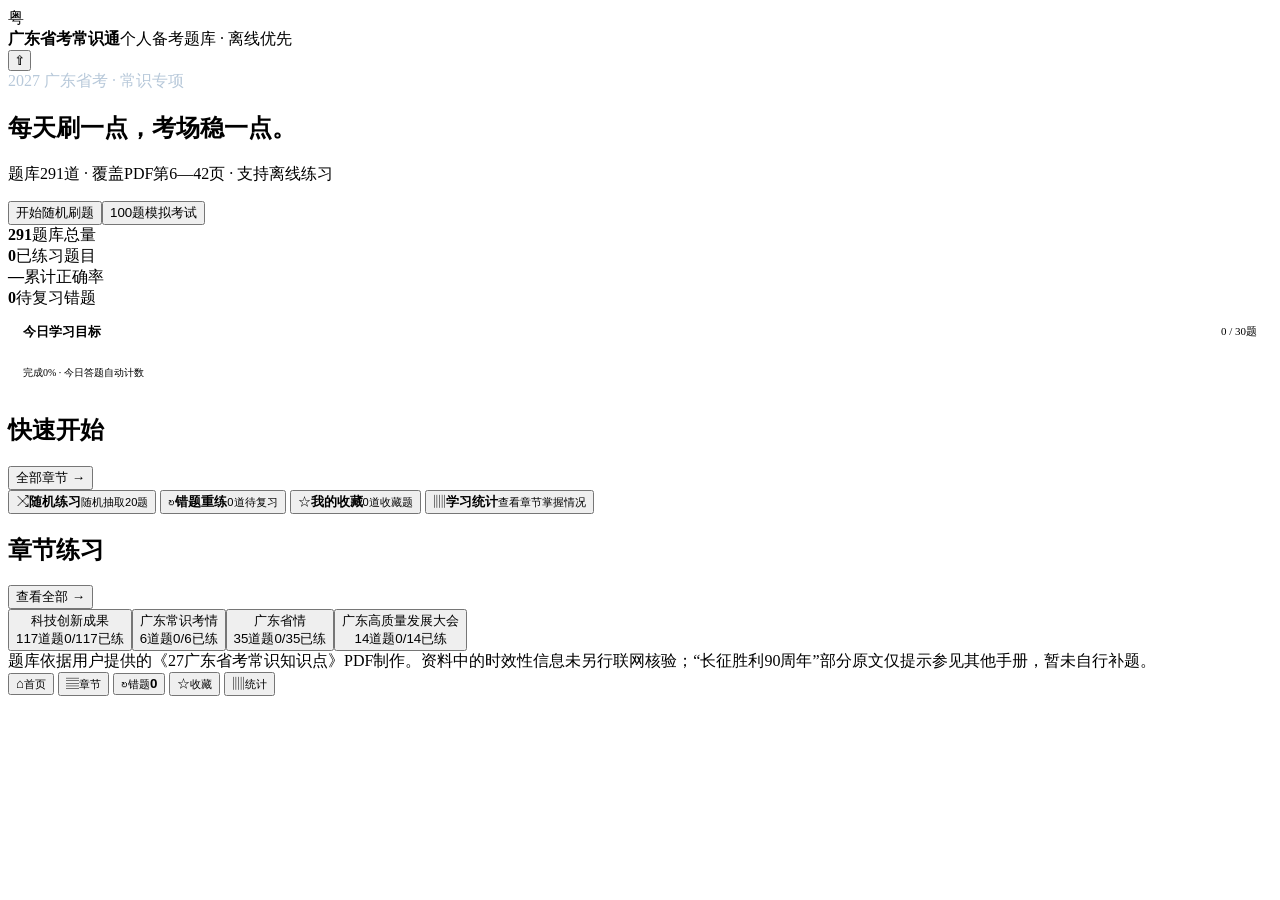
==== standalone.html @ e4b6126d "add standalone.html" ====
<!doctype html>
<html lang="zh-CN">
<head>
  <meta charset="utf-8">
  <meta name="viewport" content="width=device-width,initial-scale=1,viewport-fit=cover">
  <meta name="theme-color" content="#142d4e">
  <meta name="apple-mobile-web-app-capable" content="yes">
  <meta name="apple-mobile-web-app-status-bar-style" content="black-translucent">
  <meta name="apple-mobile-web-app-title" content="广东常识通">
  <meta name="description" content="广东省考常识离线刷题、错题复习与模拟考试">
  
  
  
  <link rel="stylesheet" href="styles.css">
  <title>广东省考常识通</title>
</head>
<body>
  <div class="app-shell">
    <header class="topbar">
      <div class="brand-mark">粤</div>
      <div class="brand-copy"><strong>广东省考常识通</strong><span>个人备考题库 · 离线优先</span></div>
      <button class="icon-button" id="backupBtn" title="数据备份" aria-label="数据备份">⇧</button>
    </header>

    <main id="app" class="main-content">
      <div class="loading"><div class="spinner"></div><p>正在载入题库…</p></div>
    </main>

    <nav class="bottom-nav" aria-label="主导航">
      <button data-nav="home" class="nav-item active"><span>⌂</span><small>首页</small></button>
      <button data-nav="chapters" class="nav-item"><span>▤</span><small>章节</small></button>
      <button data-nav="wrong" class="nav-item"><span>↻</span><small>错题</small><b id="wrongBadge" class="nav-badge">0</b></button>
      <button data-nav="favorites" class="nav-item"><span>☆</span><small>收藏</small></button>
      <button data-nav="stats" class="nav-item"><span>▥</span><small>统计</small></button>
    </nav>
  </div>

  <input type="file" id="importFile" accept="application/json,.json" hidden>
  <script>window.QUESTION_DATA = {"meta":{"title":"广东省考常识通","version":"1.0.0","source":"《27广东省考常识知识点 登科七月(11月已更新)(1).pdf》PDF第6—42页","generatedAt":"2026-11-19","totalQuestions":291,"technologyEntriesParsed":117,"note":"题目以用户提供的PDF为依据，保留原资料表述；不代表对资料中时效性信息进行了外部核验。长征胜利90周年部分原文仅提示详见“政治理论知识手册”，未提供具体知识点，因此暂不编造题目。"},"questions":[{"id":"q0001","category":"科技创新成果","section":"2026年重要科技创新成果（1—11月）","question":"根据资料，以下关于漳州核电“华龙一号”一期工程全面建成投产的表述正确的是？","options":["高丰度硼-10 同位素技术暨产业化成果发布会在山东省东营市举办，全球最大产能的高丰度 硼-10 同位素装置宣告投产","狮子洋大桥锚碇主体施工完工，锚碇承担大桥主缆传递的巨大拉力，狮子洋通道预计2029年建成通车。","漳州核电“华龙一号”一期工程 2 台机组全面建成投产，每年可提供约 200 亿度清洁电力， 相当于减少二氧化碳排放约 1600 万吨","FAST发布FASHI第二批数据，累计给出15.6万个中性氢星系源，覆盖19500平方度天区，测量精度达0.6%。"],"answer":2,"explanation":"资料第10页记载：漳州核电“华龙一号”一期工程 2 台机组全面建成投产，每年可提供约 200 亿度清洁电力， 相当于减少二氧化碳排放约 1600 万吨（对应科技成果第1项）。","sourcePage":10,"difficulty":"基础","type":"single"},{"id":"q0002","category":"科技创新成果","section":"2026年重要科技创新成果（1—11月）","question":"根据资料，以下关于我国科研团队发现火星约 7.5 亿年前仍存在水活动的表述正确的是？","options":["全球单机储热容量最大、镜场面积最大的光热电站——中广核格尔木 350 兆瓦光热示范项 目在青海开工建设","引力一号运载火箭在上海东部海域成功发射 9 颗卫星","中国科学院地质与地球物理研究所科研团队通过分析祝融号火星车此前获取的数据，发现火星表层在 约 7.5 亿年前仍存在显著水体活动，将火星含水的历史向后…","C919执飞CA723航班从北京飞往乌兰巴托，标志国产大飞机正式开启国际定期商业航线运营。"],"answer":2,"explanation":"资料第10页记载：中国科学院地质与地球物理研究所科研团队通过分析祝融号火星车此前获取的数据，发现火星表层在 约 7.5 亿年前仍存在显著水体活动，将火星含水的历史向后…（对应科技成果第2项）。","sourcePage":10,"difficulty":"基础","type":"single"},{"id":"q0003","category":"科技创新成果","section":"2026年重要科技创新成果（1—11月）","question":"根据资料，以下关于我国科学家发现 5 亿年前花垣生物群的表述正确的是？","options":["经过五年发掘研究，我国科研团队在湖南花垣生物群遗址，发掘出 5 万多块化石标本，从中识别出 150 多个动物物种，近六成为新物种，填补了 5 亿多年…","世界首台 500 兆瓦冲击式水电机组转子在西藏扎拉水电站成功吊装","我国自主研发制造的新一代“雪豹”车已成功完成在南极内陆总计超 1 万公里的测试任务","我国第四代新型粮仓——9000 吨级气膜粮仓在湖南长沙完成首次装粮压仓"],"answer":0,"explanation":"资料第10页记载：经过五年发掘研究，我国科研团队在湖南花垣生物群遗址，发掘出 5 万多块化石标本，从中识别出 150 多个动物物种，近六成为新物种，填补了 5 亿多年…（对应科技成果第3项）。","sourcePage":10,"difficulty":"基础","type":"single"},{"id":"q0004","category":"科技创新成果","section":"2026年重要科技创新成果（1—11月）","question":"根据资料，以下关于我国成功发射阿尔及利亚遥感三号卫星 B 星的表述正确的是？","options":["在中国科学院量子信息与量子科技创新研究院授权指导下，科大国盾量子技术股份有限公司（以下简 称“国盾量子”）完成工程化开发的国产稀释制冷机 ez-QF…","我国在酒泉卫星发射中心使用长征二号丙运载火箭成功将阿尔及利亚遥感三号 卫星 B 星发射升空，卫星顺利进入预定轨道","全球首款混合动力无人运输机彩虹 YH-1000S 近日在重庆梁平首飞成功","我国第四代新型粮仓——9000 吨级气膜粮仓在湖南长沙完成首次装粮压仓"],"answer":1,"explanation":"资料第11页记载：我国在酒泉卫星发射中心使用长征二号丙运载火箭成功将阿尔及利亚遥感三号 卫星 B 星发射升空，卫星顺利进入预定轨道（对应科技成果第4项）。","sourcePage":11,"difficulty":"进阶","type":"single"},{"id":"q0005","category":"科技创新成果","section":"2026年重要科技创新成果（1—11月）","question":"根据资料，以下关于全球首款混合动力无人运输机首飞成功的表述正确的是？","options":["漳州核电“华龙一号”一期工程 2 台机组全面建成投产，每年可提供约 200 亿度清洁电力， 相当于减少二氧化碳排放约 1600 万吨","全球首款混合动力无人运输机彩虹 YH-1000S 近日在重庆梁平首飞成功","我国自主研制的船用风力旋筒助推系统正式发布","我国首次在海上实施长征十号运载火箭一级箭体打捞回收，有助于推进运载火箭可重复使用技术。"],"answer":1,"explanation":"资料第11页记载：全球首款混合动力无人运输机彩虹 YH-1000S 近日在重庆梁平首飞成功（对应科技成果第5项）。","sourcePage":11,"difficulty":"基础","type":"single"},{"id":"q0006","category":"科技创新成果","section":"2026年重要科技创新成果（1—11月）","question":"根据资料，以下关于北斗短信业务全面开通的表述正确的是？","options":["由中国兵器工业集团自主研发的长鹰-8 大型运输无人机在郑州上街机场成功首飞，顺利完 成各系统关键科目验证，成为全球迄今首飞成功的最大无人运输机","我国在海南商业航天发射场使用长征八号运载火箭成功发射千帆极轨 12 组卫星， 至此，千帆星座卫星数量增至 200 颗，组网加速形成","搭载天舟十号货运飞船的长征七号遥十一运载火箭在我国文昌航天发射场点火发射， 飞船顺利进入预定轨道","支持该功能的手机可在没有地面网络信号时，直接经北斗卫星收发信息。"],"answer":3,"explanation":"资料第11页记载：支持该功能的手机可在没有地面网络信号时，直接经北斗卫星收发信息。（对应科技成果第6项）。","sourcePage":11,"difficulty":"基础","type":"single"},{"id":"q0007","category":"科技创新成果","section":"2026年重要科技创新成果（1—11月）","question":"根据资料，以下关于我国载人月球探测工程研制工作取得重要阶段性突破的表述正确的是？","options":["我国中西部地区最大乙烯产业基地——中国石油独山子石化塔里木 120 万吨乙烯绿色低碳示范工程 7 月 16 日在新疆建成投产，工程构建起全链条低碳技…","搭载天舟十号货运飞船的长征七号遥十一运载火箭在我国文昌航天发射场点火发射， 飞船顺利进入预定轨道","我国在文昌航天发射场成功组织实施长征十号运载火箭系统低空演示试验与梦舟载人飞船 系统最大动压逃逸飞行试验，我国载人月球探测工程研制工作取得重要阶段性…","张陆、武飞在舱外作业，张洪章在舱内支持；张陆当时已累计进行6次舱外活动。"],"answer":2,"explanation":"资料第11页记载：我国在文昌航天发射场成功组织实施长征十号运载火箭系统低空演示试验与梦舟载人飞船 系统最大动压逃逸飞行试验，我国载人月球探测工程研制工作取得重要阶段性…（对应科技成果第7项）。","sourcePage":11,"difficulty":"基础","type":"single"},{"id":"q0008","category":"科技创新成果","section":"2026年重要科技创新成果（1—11月）","question":"根据资料，以下关于新一代“雪豹”车成功完成南极内陆测试任务的表述正确的是？","options":["由我国科学家牵头的全球首个气溶胶预报人工智能模型 AI—GAMFS 在国际学术期刊《自然》 发布","我国自主研发制造的新一代“雪豹”车已成功完成在南极内陆总计超 1 万公里的测试任务","从中核集团了解到，我国首次成功实现丰度超过 99.99%的硅-28 同位素自主量产，产品 关键指标达国际先进水平，将为我国硅基量子计算核心材料的自主…","FAST发布FASHI第二批数据，累计给出15.6万个中性氢星系源，覆盖19500平方度天区，测量精度达0.6%。"],"answer":1,"explanation":"资料第11页记载：我国自主研发制造的新一代“雪豹”车已成功完成在南极内陆总计超 1 万公里的测试任务（对应科技成果第8项）。","sourcePage":11,"difficulty":"进阶","type":"single"},{"id":"q0009","category":"科技创新成果","section":"2026年重要科技创新成果（1—11月）","question":"根据资料，以下关于我国完成首次火箭一级箭体海上打捞回收任务的表述正确的是？","options":["我国科研团队首次揭开了制约正式结构钙钛矿太阳能电池效率的关键物理“黑箱”，并基于此创新性地 提出了连续梯度掺杂电子传输层设计","我国首次在海上实施长征十号运载火箭一级箭体打捞回收，有助于推进运载火箭可重复使用技术。","支持该功能的手机可在没有地面网络信号时，直接经北斗卫星收发信息。","长征十号乙运载火箭在海南商业航天发射场发射升空，将卫星送入预定轨道，一子级完成 全球首次海上网系回收"],"answer":1,"explanation":"资料第11页记载：我国首次在海上实施长征十号运载火箭一级箭体打捞回收，有助于推进运载火箭可重复使用技术。（对应科技成果第9项）。","sourcePage":11,"difficulty":"基础","type":"single"},{"id":"q0010","category":"科技创新成果","section":"2026年重要科技创新成果（1—11月）","question":"根据资料，以下关于“雪龙”号完成阿蒙森海大洋作业的表述正确的是？","options":["执行中国第 42 次南极考察的“雪龙”号，顺利结束在阿蒙森海区域的大洋作业，获取了南极大 磷虾、电灯鱼等一批珍贵的科研样品","位于山西的我国最大煤岩气田——大吉气田年产能突破 40 亿立方米，成为我国天然气产量 增长的重要接替资源","世界最大跨度三塔钢箱梁斜拉桥——青龙门特大桥主桥顺利合龙，大桥主体结构完工，为 宁波舟山港六横公路大桥二期工程按期通车奠定了坚实基础","2026年计划实施神舟二十三号、神舟二十四号载人飞行任务和天舟十号货运补给任务；载人登月目标为2030年前实现中国人首次登陆月球。"],"answer":0,"explanation":"资料第11页记载：执行中国第 42 次南极考察的“雪龙”号，顺利结束在阿蒙森海区域的大洋作业，获取了南极大 磷虾、电灯鱼等一批珍贵的科研样品（对应科技成果第10项）。","sourcePage":11,"difficulty":"基础","type":"single"},{"id":"q0011","category":"科技创新成果","section":"2026年重要科技创新成果（1—11月）","question":"根据资料，以下关于中国大洋考察取得新进展的表述正确的是？","options":["我国在文昌航天发射场成功组织实施长征十号运载火箭系统低空演示试验与梦舟载人飞船 系统最大动压逃逸飞行试验，我国载人月球探测工程研制工作取得重要阶段性…","平陆运河是新中国成立以来我国第一条国家层面统筹的通江达海运河工程，创下四项同类运河“世界之最”。","“深海一号”船搭载“蛟龙”号载人潜水器和无人遥控潜水器联合作业，标志“一船双潜器”模式进入业务化阶段。","在中国科学院量子信息与量子科技创新研究院授权指导下，科大国盾量子技术股份有限公司（以下简 称“国盾量子”）完成工程化开发的国产稀释制冷机 ez-QF…"],"answer":2,"explanation":"资料第11页记载：“深海一号”船搭载“蛟龙”号载人潜水器和无人遥控潜水器联合作业，标志“一船双潜器”模式进入业务化阶段。（对应科技成果第11项）。","sourcePage":11,"difficulty":"基础","type":"single"},{"id":"q0012","category":"科技创新成果","section":"2026年重要科技创新成果（1—11月）","question":"根据资料，以下关于2026 年度中国载人航天飞行任务公布的表述正确的是？","options":["2026年计划实施神舟二十三号、神舟二十四号载人飞行任务和天舟十号货运补给任务；载人登月目标为2030年前实现中国人首次登陆月球。","中广核阳江帆石海上风电项目 200 万千瓦全容量投运，共安装 33 台 18 兆瓦海上风电机组， 是我国首个规模化应用 18 兆瓦机组的海上风电项目","全长 537.25 公里的连霍高速改扩建工程星星峡至吐峪沟段正式通车运营","大桥位于钦江入海口关键区位，可满足运河5000吨级船舶安全通航需求。"],"answer":0,"explanation":"资料第11页记载：2026年计划实施神舟二十三号、神舟二十四号载人飞行任务和天舟十号货运补给任务；载人登月目标为2030年前实现中国人首次登陆月球。（对应科技成果第12项）。","sourcePage":11,"difficulty":"进阶","type":"single"},{"id":"q0013","category":"科技创新成果","section":"2026年重要科技创新成果（1—11月）","question":"根据资料，以下关于全球首个气溶胶预报人工智能模型 AI—GAMFS 发布的表述正确的是？","options":["我国在东风商业航天创新试验区使用力箭一号遥十四运载火箭，成功将吉星高 分 07C04 等 8 颗卫星发射升空，卫星顺利进入预定轨道，发射任务取得圆满成功","由我国科学家牵头的全球首个气溶胶预报人工智能模型 AI—GAMFS 在国际学术期刊《自然》 发布","我国单机容量最大抽水蓄能电站——天台抽水蓄能电站全面投产发电","截至资料记载时，航天员张陆已累计进行7次出舱活动，刷新中国航天员个人出舱活动次数纪录。"],"answer":1,"explanation":"资料第12页记载：由我国科学家牵头的全球首个气溶胶预报人工智能模型 AI—GAMFS 在国际学术期刊《自然》 发布（对应科技成果第13项）。","sourcePage":12,"difficulty":"基础","type":"single"},{"id":"q0014","category":"科技创新成果","section":"2026年重要科技创新成果（1—11月）","question":"根据资料，以下关于大吉气田年产能突破 40 亿立方米的表述正确的是？","options":["我国首次在海上实施长征十号运载火箭一级箭体打捞回收，有助于推进运载火箭可重复使用技术。","自然资源部第三海洋研究所珊瑚研究团队通过综合分类学方法，在福建东山海域发现佩罗尼同 星珊瑚，这是中国造礁石珊瑚新记录种，为珊瑚群落适应极端环境的研究…","位于山西的我国最大煤岩气田——大吉气田年产能突破 40 亿立方米，成为我国天然气产量 增长的重要接替资源","位于江苏连云港的田湾核电 7 号机组首次核燃料装载工作结束，进入带核调试阶段"],"answer":2,"explanation":"资料第12页记载：位于山西的我国最大煤岩气田——大吉气田年产能突破 40 亿立方米，成为我国天然气产量 增长的重要接替资源（对应科技成果第14项）。","sourcePage":12,"difficulty":"基础","type":"single"},{"id":"q0015","category":"科技创新成果","section":"2026年重要科技创新成果（1—11月）","question":"根据资料，以下关于“向阳红 81”科考船在海南海口入列的表述正确的是？","options":["我国首颗聚焦文物保护的定制遥感监测卫星——“文物 01 星”，日前对我国文物资源空间信息进行了 首批图像采集","我国首台 550 兆瓦 F 级燃气机组——华电重庆潼南燃机项目 1 号机组投产发电，该机组是 目前国内 F 级重型燃机单机容量最大、效率最高的机组","长三角地区首台“华龙一号”核电机组——中广核浙江三澳核电项目 1 号机组投产发电， 正式具备商业运行条件","“向阳红81”科考船搭载多波束测深仪、浅地层剖面仪、磁力仪、侧扫声呐等设备，可开展近海地球物理、海洋测绘和地质取样等综合调查。"],"answer":3,"explanation":"资料第12页记载：“向阳红81”科考船搭载多波束测深仪、浅地层剖面仪、磁力仪、侧扫声呐等设备，可开展近海地球物理、海洋测绘和地质取样等综合调查。（对应科技成果第15项）。","sourcePage":12,"difficulty":"基础","type":"single"},{"id":"q0016","category":"科技创新成果","section":"2026年重要科技创新成果（1—11月）","question":"根据资料，以下关于长三角首台“华龙一号”核电机组并网发电的表述正确的是？","options":["长三角地区首台“华龙一号”核电机组——中广核浙江三澳核电项目 1 号机组成功并网发 电","我国渤海首个千亿方大气田——渤中 19-6 气田一期开发项目全面投产，该气田日产油气当 量超 5800 立方米","天问二号探测目标是小行星和彗星，2025年5月由西昌卫星发射中心发射；天问一号负责探测火星。","中广核广东太平岭核电项目 2 号机组 7 月 4 日首次并网成功，标志着机组正式具备向电网输送电力的 能力"],"answer":0,"explanation":"资料第12页记载：长三角地区首台“华龙一号”核电机组——中广核浙江三澳核电项目 1 号机组成功并网发 电（对应科技成果第16项）。","sourcePage":12,"difficulty":"进阶","type":"single"},{"id":"q0017","category":"科技创新成果","section":"2026年重要科技创新成果（1—11月）","question":"根据资料，以下关于我国 055 型导弹驱逐舰列装数量达 10 艘的表述正确的是？","options":["055 型导弹驱逐舰东莞舰、安庆舰同步列装东部战区海军，并开展首次海上实战化训练","高丰度硼-10 同位素技术暨产业化成果发布会在山东省东营市举办，全球最大产能的高丰度 硼-10 同位素装置宣告投产","我国在海南商业航天发射场使用长征十二号运载火箭，成功将卫星互联网低轨 22 组卫星发射升空，卫星顺利进入预定轨道，发射任务圆满成功","我国在太原卫星发射中心使用长征二号丙运载火箭，成功将 SEO 卫星发射升空， 卫星顺利进入预定轨道，发射任务取得圆满成功"],"answer":0,"explanation":"资料第12页记载：055 型导弹驱逐舰东莞舰、安庆舰同步列装东部战区海军，并开展首次海上实战化训练（对应科技成果第17项）。","sourcePage":12,"difficulty":"基础","type":"single"},{"id":"q0018","category":"科技创新成果","section":"2026年重要科技创新成果（1—11月）","question":"根据资料，以下关于快舟十一号遥七运载火箭发射成功的表述正确的是？","options":["首个“预制算力中心底座”在山东青岛正式投用，能为算力中心提供持续稳定的电力支撑","我国首颗聚焦文物保护的定制遥感监测卫星——“文物 01 星”，日前对我国文物资源空间信息进行了 首批图像采集","快舟十一号遥七运载火箭在酒泉卫星发射中心发射升空，将钧天一号 04A 卫星 等 8 颗卫星顺利送入预定轨道，飞行试验任务取得圆满成功","搭载天舟十号货运飞船的长征七号遥十一运载火箭在我国文昌航天发射场点火发射， 飞船顺利进入预定轨道"],"answer":2,"explanation":"资料第12页记载：快舟十一号遥七运载火箭在酒泉卫星发射中心发射升空，将钧天一号 04A 卫星 等 8 颗卫星顺利送入预定轨道，飞行试验任务取得圆满成功（对应科技成果第18项）。","sourcePage":12,"difficulty":"基础","type":"single"},{"id":"q0019","category":"科技创新成果","section":"2026年重要科技创新成果（1—11月）","question":"根据资料，以下关于神舟二十一号航天员乘组圆满完成第二次出舱活动的表述正确的是？","options":["“微笑”卫星探测太阳风与地球磁层相互作用，将首次实现二者相互作用的整体成像观测。","我国第四代新型粮仓——9000 吨级气膜粮仓在湖南长沙完成首次装粮压仓","张陆、武飞在舱外作业，张洪章在舱内支持；张陆当时已累计进行6次舱外活动。","三体计算星座是我国正在建设的太空计算基础设施，规划到2032年达到千颗卫星规模。"],"answer":2,"explanation":"资料第12页记载：张陆、武飞在舱外作业，张洪章在舱内支持；张陆当时已累计进行6次舱外活动。（对应科技成果第19项）。","sourcePage":12,"difficulty":"基础","type":"single"},{"id":"q0020","category":"科技创新成果","section":"2026年重要科技创新成果（1—11月）","question":"根据资料，以下关于第二艘国产大型邮轮“爱达·花城号”顺利出坞的表述正确的是？","options":["“奋斗者”号共完成63个潜次，其中50次下潜深度超过6000米；本次航次历时156天，总航程超过4万公里。","“爱达·花城号”总吨位 14.19 万吨，总长 341 米","第二艘国产大型邮轮“爱达·花城号”交付，总长 341 米、总吨位 14.19 万吨、最大载客 5232 人，标志我国大型邮轮批量化设计建造能力进一步成熟","我国单机容量最大抽水蓄能电站——天台抽水蓄能电站全面投产发电"],"answer":1,"explanation":"资料第13页记载：“爱达·花城号”总吨位 14.19 万吨，总长 341 米（对应科技成果第20项）。","sourcePage":13,"difficulty":"进阶","type":"single"},{"id":"q0021","category":"科技创新成果","section":"2026年重要科技创新成果（1—11月）","question":"根据资料，以下关于我国首台 550 兆瓦 F 级燃气机组投产发电的表述正确的是？","options":["我国建造的 62000 吨多用途重吊船正式交付","我国自主研发制造的新一代“雪豹”车已成功完成在南极内陆总计超 1 万公里的测试任务","我国首台 550 兆瓦 F 级燃气机组——华电重庆潼南燃机项目 1 号机组投产发电，该机组是 目前国内 F 级重型燃机单机容量最大、效率最高的机组","大桥位于钦江入海口关键区位，可满足运河5000吨级船舶安全通航需求。"],"answer":2,"explanation":"资料第13页记载：我国首台 550 兆瓦 F 级燃气机组——华电重庆潼南燃机项目 1 号机组投产发电，该机组是 目前国内 F 级重型燃机单机容量最大、效率最高的机组（对应科技成果第21项）。","sourcePage":13,"difficulty":"基础","type":"single"},{"id":"q0022","category":"科技创新成果","section":"2026年重要科技创新成果（1—11月）","question":"根据资料，以下关于我国科学家成功培育多年生“长寿水稻”的表述正确的是？","options":["朱雀二号改进型遥七运载火箭以“一箭十星”方式将千帆极轨 19 组卫星送入轨道，这是我 国民营火箭首次实施规模化星座组网发射","位于南海的恩平 24-2 平台建成投用，是我国首座作业水深超过百米、能够在原位对油气处 理能力实施扩容的生产平台","长征十二号乙遥一运载火箭在东风商业航天创新试验区发射升空，将搭载的千帆极轨 08 组 卫星顺利送入预定轨道，飞行试验任务取得圆满成功","经过多年攻关，中国科学院科研团队首次找到决定野生稻可以多年生长的关键基因，并在现有栽培稻 的基础上培育出可以一次播种、多次收获的“长寿水稻” ，这一…"],"answer":3,"explanation":"资料第13页记载：经过多年攻关，中国科学院科研团队首次找到决定野生稻可以多年生长的关键基因，并在现有栽培稻 的基础上培育出可以一次播种、多次收获的“长寿水稻” ，这一…（对应科技成果第22项）。","sourcePage":13,"difficulty":"基础","type":"single"},{"id":"q0023","category":"科技创新成果","section":"2026年重要科技创新成果（1—11月）","question":"根据资料，以下关于“无人空中重卡”长鹰-8 成功首飞的表述正确的是？","options":["自然资源部第三海洋研究所珊瑚研究团队通过综合分类学方法，在福建东山海域发现佩罗尼同 星珊瑚，这是中国造礁石珊瑚新记录种，为珊瑚群落适应极端环境的研究…","长征十二号乙遥一运载火箭在东风商业航天创新试验区发射升空，将搭载的千帆极轨 08 组 卫星顺利送入预定轨道，飞行试验任务取得圆满成功","天问二号探测目标是小行星和彗星，2025年5月由西昌卫星发射中心发射；天问一号负责探测火星。","由中国兵器工业集团自主研发的长鹰-8 大型运输无人机在郑州上街机场成功首飞，顺利完 成各系统关键科目验证，成为全球迄今首飞成功的最大无人运输机"],"answer":3,"explanation":"资料第13页记载：由中国兵器工业集团自主研发的长鹰-8 大型运输无人机在郑州上街机场成功首飞，顺利完 成各系统关键科目验证，成为全球迄今首飞成功的最大无人运输机（对应科技成果第23项）。","sourcePage":13,"difficulty":"基础","type":"single"},{"id":"q0024","category":"科技创新成果","section":"2026年重要科技创新成果（1—11月）","question":"根据资料，以下关于力箭二号遥一运载火箭发射成功的表述正确的是？","options":["执行中国第 42 次南极考察的“雪龙”号，顺利结束在阿蒙森海区域的大洋作业，获取了南极大 磷虾、电灯鱼等一批珍贵的科研样品","力箭二号遥一运载火箭在东风商业航天创新试验区发射升空，将搭载的新征程 01 卫星、新 征程 02 卫星等顺利送入预定轨道，飞行试验任务取得圆满成功","中国超算“灵晟”以持续双精度浮点性能2.198EFlops登顶全球超算500强，芯片到系统全部自主研制。","我国首次在海上实施长征十号运载火箭一级箭体打捞回收，有助于推进运载火箭可重复使用技术。"],"answer":1,"explanation":"资料第13页记载：力箭二号遥一运载火箭在东风商业航天创新试验区发射升空，将搭载的新征程 01 卫星、新 征程 02 卫星等顺利送入预定轨道，飞行试验任务取得圆满成功（对应科技成果第24项）。","sourcePage":13,"difficulty":"进阶","type":"single"},{"id":"q0025","category":"科技创新成果","section":"2026年重要科技创新成果（1—11月）","question":"根据资料，以下关于平陆运河沙井钦江大桥建成通车的表述正确的是？","options":["长征十二号乙遥一运载火箭在东风商业航天创新试验区发射升空，将搭载的千帆极轨 08 组 卫星顺利送入预定轨道，飞行试验任务取得圆满成功","长征八号甲运载火箭在海南商业航天发射场成功发射，将千帆极轨 15 组卫星准确送入预定 轨道","大桥位于钦江入海口关键区位，可满足运河5000吨级船舶安全通航需求。","由中国航发自主研制的 AEE25 航空电动发动机完成首台下线交付"],"answer":2,"explanation":"资料第13页记载：大桥位于钦江入海口关键区位，可满足运河5000吨级船舶安全通航需求。（对应科技成果第25项）。","sourcePage":13,"difficulty":"基础","type":"single"},{"id":"q0026","category":"科技创新成果","section":"2026年重要科技创新成果（1—11月）","question":"根据资料，以下关于中国第 42 次南极考察取得丰硕成果的表述正确的是？","options":["我国在海南商业航天发射场使用长征十二号运载火箭，成功将卫星互联网低轨 22 组卫星发射升空，卫星顺利进入预定轨道，发射任务圆满成功","第二艘国产大型邮轮“爱达·花城号”交付，总长 341 米、总吨位 14.19 万吨、最大载客 5232 人，标志我国大型邮轮批量化设计建造能力进一步成熟","我国在文昌航天发射场成功组织实施长征十号运载火箭系统低空演示试验与梦舟载人飞船 系统最大动压逃逸飞行试验，我国载人月球探测工程研制工作取得重要阶段性…","执行中国第 42 次南极考察任务的“雪龙”号返回上海"],"answer":3,"explanation":"资料第13页记载：执行中国第 42 次南极考察任务的“雪龙”号返回上海（对应科技成果第26项）。","sourcePage":13,"difficulty":"基础","type":"single"},{"id":"q0027","category":"科技创新成果","section":"2026年重要科技创新成果（1—11月）","question":"根据资料，以下关于“海洋地质二号”完成第 33 航次深海科考的表述正确的是？","options":["搭载天舟十号货运飞船的长征七号遥十一运载火箭在我国文昌航天发射场点火发射， 飞船顺利进入预定轨道","历时 30 天， “海洋地质二号”圆满完成第 33 航次深海科考任务","我国在海南商业航天发射场使用长征十二号运载火箭，成功将卫星互联网低轨 24 组卫星发射升空，卫星顺利进入预定轨道，发射任务获得圆满成功","第二艘国产大型邮轮“爱达·花城号”交付，总长 341 米、总吨位 14.19 万吨、最大载客 5232 人，标志我国大型邮轮批量化设计建造能力进一步成熟"],"answer":1,"explanation":"资料第13页记载：历时 30 天， “海洋地质二号”圆满完成第 33 航次深海科考任务（对应科技成果第27项）。","sourcePage":13,"difficulty":"基础","type":"single"},{"id":"q0028","category":"科技创新成果","section":"2026年重要科技创新成果（1—11月）","question":"根据资料，以下关于我国首个海上注碳增气技术示范应用项目启动的表述正确的是？","options":["C919执飞CA723航班从北京飞往乌兰巴托，标志国产大飞机正式开启国际定期商业航线运营。","海南岛海域东方1-1气田项目是我国首个海上注碳增气技术示范应用项目，预计全面投产后每年可在地层封存超100万吨二氧化碳。","我国建造的 62000 吨多用途重吊船正式交付","我国在酒泉卫星发射中心使用长征二号丙运载火箭成功将阿尔及利亚遥感三号 卫星 B 星发射升空，卫星顺利进入预定轨道"],"answer":1,"explanation":"资料第14页记载：海南岛海域东方1-1气田项目是我国首个海上注碳增气技术示范应用项目，预计全面投产后每年可在地层封存超100万吨二氧化碳。（对应科技成果第28项）。","sourcePage":14,"difficulty":"进阶","type":"single"},{"id":"q0029","category":"科技创新成果","section":"2026年重要科技创新成果（1—11月）","question":"根据资料，以下关于我国成功发射吉星高分 07A02 星等 8 颗卫星的表述正确的是？","options":["C919执飞CA723航班从北京飞往乌兰巴托，标志国产大飞机正式开启国际定期商业航线运营。","福建舰是我国自主设计建造的首艘弹射型航空母舰，也是我国第一艘电磁弹射型航空母舰。","“海油安澜号”安装水深达到 136 米，按照可抵御 17 级台风的极端工况设计建造，整体高度近 110 层 楼高，张力腿浮式风电平台是专门为开发深远…","我国在东风商业航天创新试验区使用力箭一号遥十二运载火箭，成功将吉星高分 07A02 星 等 8 颗卫星发射升空，卫星顺利进入预定轨道，发射任务取得圆…"],"answer":3,"explanation":"资料第14页记载：我国在东风商业航天创新试验区使用力箭一号遥十二运载火箭，成功将吉星高分 07A02 星 等 8 颗卫星发射升空，卫星顺利进入预定轨道，发射任务取得圆…（对应科技成果第29项）。","sourcePage":14,"difficulty":"基础","type":"single"},{"id":"q0030","category":"科技创新成果","section":"2026年重要科技创新成果（1—11月）","question":"根据资料，以下关于神舟二十一号航天员乘组圆满完成第三次出舱活动的表述正确的是？","options":["朱雀二号改进型遥七运载火箭以“一箭十星”方式将千帆极轨 19 组卫星送入轨道，这是我 国民营火箭首次实施规模化星座组网发射","在中国科学院量子信息与量子科技创新研究院授权指导下，科大国盾量子技术股份有限公司（以下简 称“国盾量子”）完成工程化开发的国产稀释制冷机 ez-QF…","我国在文昌航天发射场成功组织实施长征十号运载火箭系统低空演示试验与梦舟载人飞船 系统最大动压逃逸飞行试验，我国载人月球探测工程研制工作取得重要阶段性…","截至资料记载时，航天员张陆已累计进行7次出舱活动，刷新中国航天员个人出舱活动次数纪录。"],"answer":3,"explanation":"资料第14页记载：截至资料记载时，航天员张陆已累计进行7次出舱活动，刷新中国航天员个人出舱活动次数纪录。（对应科技成果第30项）。","sourcePage":14,"difficulty":"基础","type":"single"},{"id":"q0031","category":"科技创新成果","section":"2026年重要科技创新成果（1—11月）","question":"根据资料，以下关于我国自研船用风力旋筒助推系统正式发布的表述正确的是？","options":["我国渤海首个千亿方大气田——渤中 19-6 气田一期开发项目全面投产，该气田日产油气当 量超 5800 立方米","引力一号运载火箭在上海东部海域成功发射 9 颗卫星","我国自主研发建造的 99000 立方米超大型乙烷乙烯运输船正式交付用户","我国自主研制的船用风力旋筒助推系统正式发布"],"answer":3,"explanation":"资料第14页记载：我国自主研制的船用风力旋筒助推系统正式发布（对应科技成果第31项）。","sourcePage":14,"difficulty":"基础","type":"single"},{"id":"q0032","category":"科技创新成果","section":"2026年重要科技创新成果（1—11月）","question":"根据资料，以下关于我国科学家研制出超强高导耐热新型铜箔的表述正确的是？","options":["“雪龙”号和“雪龙2”号共完成19个冰站的多学科综合调查，并构建北冰洋无人值守观测网。","由中船集团沪东中华建造的 17.4 万立方米大型 LNG 运输船正式交付","长三角地区首台“华龙一号”核电机组——中广核浙江三澳核电项目 1 号机组投产发电， 正式具备商业运行条件","我国科研团队成功研制出一种兼具超高强度、高导电性与优异热稳定性的新型铜箔材料"],"answer":3,"explanation":"资料第14页记载：我国科研团队成功研制出一种兼具超高强度、高导电性与优异热稳定性的新型铜箔材料（对应科技成果第32项）。","sourcePage":14,"difficulty":"进阶","type":"single"},{"id":"q0033","category":"科技创新成果","section":"2026年重要科技创新成果（1—11月）","question":"根据资料，以下关于粤港澳大湾区首台“华龙一号”核电机组投产发电的表述正确的是？","options":["自然资源部第三海洋研究所珊瑚研究团队通过综合分类学方法，在福建东山海域发现佩罗尼同 星珊瑚，这是中国造礁石珊瑚新记录种，为珊瑚群落适应极端环境的研究…","粤港澳大湾区首台“华龙一号”核电机组——中广核广东太平岭核电项目 1 号机组投产发 电，年发电量超 90 亿千瓦时","我国在太原卫星发射中心使用长征二号丙运载火箭，成功将 SEO 卫星发射升空， 卫星顺利进入预定轨道，发射任务取得圆满成功","我国在海南商业航天发射场使用长征八号运载火箭成功发射千帆极轨 12 组卫星， 至此，千帆星座卫星数量增至 200 颗，组网加速形成"],"answer":1,"explanation":"资料第14页记载：粤港澳大湾区首台“华龙一号”核电机组——中广核广东太平岭核电项目 1 号机组投产发 电，年发电量超 90 亿千瓦时（对应科技成果第33项）。","sourcePage":14,"difficulty":"基础","type":"single"},{"id":"q0034","category":"科技创新成果","section":"2026年重要科技创新成果（1—11月）","question":"根据资料，以下关于我国发现月球新矿物“铈镁嫦娥石”的表述正确的是？","options":["资料记载该工程于2025年开工建设。","平陆运河是新中国成立以来我国第一条国家层面统筹的通江达海运河工程，创下四项同类运河“世界之最”。","我国发现并申报的月球新矿物——“铈镁嫦娥石”正式获得国际矿物学会批准","中广核阳江帆石海上风电项目 200 万千瓦全容量投运，共安装 33 台 18 兆瓦海上风电机组， 是我国首个规模化应用 18 兆瓦机组的海上风电项目"],"answer":2,"explanation":"资料第14页记载：我国发现并申报的月球新矿物——“铈镁嫦娥石”正式获得国际矿物学会批准（对应科技成果第34项）。","sourcePage":14,"difficulty":"基础","type":"single"},{"id":"q0035","category":"科技创新成果","section":"2026年重要科技创新成果（1—11月）","question":"根据资料，以下关于超大规模数字虚拟宇宙“千衍”发布的表述正确的是？","options":["出舱活动历时约5.5小时，完成太阳翼舱外维修、空间碎片防护装置安装等任务。","中国科学院国家天文台 4 月 23 日发布由我国科学家领衔构建的超大规模数字虚拟宇宙“千衍”","我国在海南商业航天发射场使用长征八号运载火箭成功发射千帆极轨 12 组卫星， 至此，千帆星座卫星数量增至 200 颗，组网加速形成","国家重点电力工程——烟威 1000 千伏特高压工程实现全线贯通"],"answer":1,"explanation":"资料第14页记载：中国科学院国家天文台 4 月 23 日发布由我国科学家领衔构建的超大规模数字虚拟宇宙“千衍”（对应科技成果第35项）。","sourcePage":14,"difficulty":"基础","type":"single"},{"id":"q0036","category":"科技创新成果","section":"2026年重要科技创新成果（1—11月）","question":"根据资料，以下关于我国成功发射卫星互联网技术试验卫星的表述正确的是？","options":["我国在西昌卫星发射中心使用长征二号丁运载火箭，成功将卫星互联 网技术试验卫星发射升空","粤港澳大湾区首台“华龙一号”核电机组——中广核广东太平岭核电项目 1 号机组投产发 电，年发电量超 90 亿千瓦时","截至资料记载时，航天员张陆已累计进行7次出舱活动，刷新中国航天员个人出舱活动次数纪录。","我国实现1007.48公里空芯光纤双向实时传输，单纤双向速率64Tb/s。"],"answer":0,"explanation":"资料第14页记载：我国在西昌卫星发射中心使用长征二号丁运载火箭，成功将卫星互联 网技术试验卫星发射升空（对应科技成果第36项）。","sourcePage":14,"difficulty":"进阶","type":"single"},{"id":"q0037","category":"科技创新成果","section":"2026年重要科技创新成果（1—11月）","question":"根据资料，以下关于我国单机容量最大抽水蓄能电站 3 号机组投运的表述正确的是？","options":["出舱活动历时约5.5小时，完成太阳翼舱外维修、空间碎片防护装置安装等任务。","我国单机容量最大的抽水蓄能电站——浙江天台抽水蓄能电站 3 号机组日前顺利投运","C919 高原型首架机在上海浦东国际机场开展首次飞行试验，完成全部预定试飞科目，标志 着 C919 飞机系列化发展迈出重要一步","重庆菜园坝长江铁路隧道全长11942米，是国内首条穿越长江实现贯通的高铁隧道，属于渝厦高铁。"],"answer":1,"explanation":"资料第15页记载：我国单机容量最大的抽水蓄能电站——浙江天台抽水蓄能电站 3 号机组日前顺利投运（对应科技成果第37项）。","sourcePage":15,"difficulty":"基础","type":"single"},{"id":"q0038","category":"科技创新成果","section":"2026年重要科技创新成果（1—11月）","question":"根据资料，以下关于全球首艘万车级双燃料汽车运输船交付的表述正确的是？","options":["在中国科学院量子信息与量子科技创新研究院授权指导下，科大国盾量子技术股份有限公司（以下简 称“国盾量子”）完成工程化开发的国产稀释制冷机 ez-QF…","全球首艘万车级汽车运输船在广州南沙完成交付，标志着我国完全掌握了此类船型的建造 技术","位于江苏连云港的田湾核电 7 号机组首次核燃料装载工作结束，进入带核调试阶段","历时 30 天， “海洋地质二号”圆满完成第 33 航次深海科考任务"],"answer":1,"explanation":"资料第15页记载：全球首艘万车级汽车运输船在广州南沙完成交付，标志着我国完全掌握了此类船型的建造 技术（对应科技成果第38项）。","sourcePage":15,"difficulty":"基础","type":"single"},{"id":"q0039","category":"科技创新成果","section":"2026年重要科技创新成果（1—11月）","question":"根据资料，以下关于长三角首台“华龙一号”核电机组投产发电的表述正确的是？","options":["长征十二号乙遥一运载火箭在东风商业航天创新试验区发射升空，将搭载的千帆极轨 08 组 卫星顺利送入预定轨道，飞行试验任务取得圆满成功","长三角地区首台“华龙一号”核电机组——中广核浙江三澳核电项目 1 号机组投产发电， 正式具备商业运行条件","全球首艘万车级汽车运输船在广州南沙完成交付，标志着我国完全掌握了此类船型的建造 技术","搭载天舟十号货运飞船的长征七号遥十一运载火箭在我国文昌航天发射场点火发射， 飞船顺利进入预定轨道"],"answer":1,"explanation":"资料第15页记载：长三角地区首台“华龙一号”核电机组——中广核浙江三澳核电项目 1 号机组投产发电， 正式具备商业运行条件（对应科技成果第39项）。","sourcePage":15,"difficulty":"基础","type":"single"},{"id":"q0040","category":"科技创新成果","section":"2026年重要科技创新成果（1—11月）","question":"根据资料，以下关于我国科研团队首次揭开制约正式结构钙钛矿太阳能电池效率的关键物理“黑箱”的表述正确的是？","options":["在中国科学院量子信息与量子科技创新研究院授权指导下，科大国盾量子技术股份有限公司（以下简 称“国盾量子”）完成工程化开发的国产稀释制冷机 ez-QF…","“雪龙”号和“雪龙2”号共完成19个冰站的多学科综合调查，并构建北冰洋无人值守观测网。","海南自贸港首个“华龙一号”核电机组——华能昌江核电二期项目 3 号机组成功并网","我国科研团队首次揭开了制约正式结构钙钛矿太阳能电池效率的关键物理“黑箱”，并基于此创新性地 提出了连续梯度掺杂电子传输层设计"],"answer":3,"explanation":"资料第15页记载：我国科研团队首次揭开了制约正式结构钙钛矿太阳能电池效率的关键物理“黑箱”，并基于此创新性地 提出了连续梯度掺杂电子传输层设计（对应科技成果第40项）。","sourcePage":15,"difficulty":"进阶","type":"single"},{"id":"q0041","category":"科技创新成果","section":"2026年重要科技创新成果（1—11月）","question":"根据资料，以下关于“全球深渊探索计划”完成太平洋穿越科考航次的表述正确的是？","options":["世界最大跨度三塔钢箱梁斜拉桥——青龙门特大桥主桥顺利合龙，大桥主体结构完工，为 宁波舟山港六横公路大桥二期工程按期通车奠定了坚实基础","“奋斗者”号共完成63个潜次，其中50次下潜深度超过6000米；本次航次历时156天，总航程超过4万公里。","我国首台 550 兆瓦 F 级燃气机组——华电重庆潼南燃机项目 1 号机组投产发电，该机组是 目前国内 F 级重型燃机单机容量最大、效率最高的机组","055 型导弹驱逐舰东莞舰、安庆舰同步列装东部战区海军，并开展首次海上实战化训练"],"answer":1,"explanation":"资料第15页记载：“奋斗者”号共完成63个潜次，其中50次下潜深度超过6000米；本次航次历时156天，总航程超过4万公里。（对应科技成果第41项）。","sourcePage":15,"difficulty":"基础","type":"single"},{"id":"q0042","category":"科技创新成果","section":"2026年重要科技创新成果（1—11月）","question":"根据资料，以下关于天舟十号货运飞船发射任务取得圆满成功的表述正确的是？","options":["执行中国第 42 次南极考察的“雪龙”号，顺利结束在阿蒙森海区域的大洋作业，获取了南极大 磷虾、电灯鱼等一批珍贵的科研样品","搭载天舟十号货运飞船的长征七号遥十一运载火箭在我国文昌航天发射场点火发射， 飞船顺利进入预定轨道","我国自主研制的船用风力旋筒助推系统正式发布","我国渤海首个千亿方大气田——渤中 19-6 气田一期开发项目全面投产，该气田日产油气当 量超 5800 立方米"],"answer":1,"explanation":"资料第15页记载：搭载天舟十号货运飞船的长征七号遥十一运载火箭在我国文昌航天发射场点火发射， 飞船顺利进入预定轨道（对应科技成果第42项）。","sourcePage":15,"difficulty":"基础","type":"single"},{"id":"q0043","category":"科技创新成果","section":"2026年重要科技创新成果（1—11月）","question":"根据资料，以下关于第二艘国产大型邮轮“爱达·花城号”出海试航的表述正确的是？","options":["全球单机储热容量最大、镜场面积最大的光热电站——中广核格尔木 350 兆瓦光热示范项 目在青海开工建设","“爱达·花城号”开展为期12天的试航，检验系统可靠性和航速等关键指标，计划于2026年底交付。","长征八号甲运载火箭在海南商业航天发射场成功发射，将千帆极轨 15 组卫星准确送入预定 轨道","我国在海南商业航天发射场使用长征十二号运载火箭，成功将卫星互联网低轨 22 组卫星发射升空，卫星顺利进入预定轨道，发射任务圆满成功"],"answer":1,"explanation":"资料第15页记载：“爱达·花城号”开展为期12天的试航，检验系统可靠性和航速等关键指标，计划于2026年底交付。（对应科技成果第43项）。","sourcePage":15,"difficulty":"基础","type":"single"},{"id":"q0044","category":"科技创新成果","section":"2026年重要科技创新成果（1—11月）","question":"根据资料，以下关于中欧联合研制“微笑”卫星成功发射的表述正确的是？","options":["“微笑”卫星探测太阳风与地球磁层相互作用，将首次实现二者相互作用的整体成像观测。","出舱活动历时约5.5小时，完成太阳翼舱外维修、空间碎片防护装置安装等任务。","我国自主研发制造的新一代“雪豹”车已成功完成在南极内陆总计超 1 万公里的测试任务","我国科研团队首次实现地球和月球之间的双向高速激光通信，测得链路上行速率约每秒 1.25 兆， 下行速率约每秒 100 兆，向下传输一幅 8K 月面高…"],"answer":0,"explanation":"资料第15页记载：“微笑”卫星探测太阳风与地球磁层相互作用，将首次实现二者相互作用的整体成像观测。（对应科技成果第44项）。","sourcePage":15,"difficulty":"进阶","type":"single"},{"id":"q0045","category":"科技创新成果","section":"2026年重要科技创新成果（1—11月）","question":"根据资料，以下关于我国首次发现造礁石珊瑚新记录物种的表述正确的是？","options":["截至资料记载时，航天员张陆已累计进行7次出舱活动，刷新中国航天员个人出舱活动次数纪录。","自然资源部第三海洋研究所珊瑚研究团队通过综合分类学方法，在福建东山海域发现佩罗尼同 星珊瑚，这是中国造礁石珊瑚新记录种，为珊瑚群落适应极端环境的研究…","中国空间站梦天实验舱超冷原子柜制备出温度 9.7 皮开尔文的物质，是已知宇宙中最冷的 物质，并实现长达 7 秒的稳定观测","世界首台 500 兆瓦冲击式水电机组转子在西藏扎拉水电站成功吊装"],"answer":1,"explanation":"资料第16页记载：自然资源部第三海洋研究所珊瑚研究团队通过综合分类学方法，在福建东山海域发现佩罗尼同 星珊瑚，这是中国造礁石珊瑚新记录种，为珊瑚群落适应极端环境的研究…（对应科技成果第45项）。","sourcePage":16,"difficulty":"基础","type":"single"},{"id":"q0046","category":"科技创新成果","section":"2026年重要科技创新成果（1—11月）","question":"根据资料，以下关于国产 F406 涡扇发动机完成首飞试验的表述正确的是？","options":["全球单体规模最大的煤制油项目——国家能源集团宁夏煤业 400 万吨/年煤炭间接液化项目 完成智能化改造并投入运营","长三角地区首台“华龙一号”核电机组——中广核浙江三澳核电项目 1 号机组投产发电， 正式具备商业运行条件","我国自主研制的 600 公斤推力级 F406 涡扇发动机，以双发形式配装在先进气象无人机上，近日圆满完 成首次飞行试验","中国超算“灵晟”以持续双精度浮点性能2.198EFlops登顶全球超算500强，芯片到系统全部自主研制。"],"answer":2,"explanation":"资料第16页记载：我国自主研制的 600 公斤推力级 F406 涡扇发动机，以双发形式配装在先进气象无人机上，近日圆满完 成首次飞行试验（对应科技成果第46项）。","sourcePage":16,"difficulty":"基础","type":"single"},{"id":"q0047","category":"科技创新成果","section":"2026年重要科技创新成果（1—11月）","question":"根据资料，以下关于神舟二十三号载人飞船发射取得圆满成功的表述正确的是？","options":["搭载神舟二十三号载人飞船的长征二号 F 遥二十三运载火箭在酒泉卫星发射中 心成功发射","经过五年发掘研究，我国科研团队在湖南花垣生物群遗址，发掘出 5 万多块化石标本，从中识别出 150 多个动物物种，近六成为新物种，填补了 5 亿多年…","我国第四代新型粮仓——9000 吨级气膜粮仓在湖南长沙完成首次装粮压仓","我国在太原卫星发射中心使用长征二号丙运载火箭，成功将 SEO 卫星发射升空， 卫星顺利进入预定轨道，发射任务取得圆满成功"],"answer":0,"explanation":"资料第16页记载：搭载神舟二十三号载人飞船的长征二号 F 遥二十三运载火箭在酒泉卫星发射中 心成功发射（对应科技成果第47项）。","sourcePage":16,"difficulty":"基础","type":"single"},{"id":"q0048","category":"科技创新成果","section":"2026年重要科技创新成果（1—11月）","question":"根据资料，以下关于我国首艘货舱系统全国产低温阀 LNG 船交付的表述正确的是？","options":["全球单机储热容量最大、镜场面积最大的光热电站——中广核格尔木 350 兆瓦光热示范项 目在青海开工建设","长征十二号乙遥一运载火箭在东风商业航天创新试验区发射升空，将搭载的千帆极轨 08 组 卫星顺利送入预定轨道，飞行试验任务取得圆满成功","由中船集团沪东中华建造的 17.4 万立方米大型 LNG 运输船正式交付","搭载神舟二十三号载人飞船的长征二号 F 遥二十三运载火箭在酒泉卫星发射中 心成功发射"],"answer":2,"explanation":"资料第16页记载：由中船集团沪东中华建造的 17.4 万立方米大型 LNG 运输船正式交付（对应科技成果第48项）。","sourcePage":16,"difficulty":"进阶","type":"single"},{"id":"q0049","category":"科技创新成果","section":"2026年重要科技创新成果（1—11月）","question":"根据资料，以下关于神舟二十一号飞行乘组返回任务圆满成功的表述正确的是？","options":["神舟二十一号航天员乘组搭乘神舟二十二号载人飞船在东风着陆场成功着陆， 航天员张陆、武飞、张洪章身体状态良好，任务取得圆满成功","引力一号运载火箭在上海东部海域成功发射 9 颗卫星","搭载天舟十号货运飞船的长征七号遥十一运载火箭在我国文昌航天发射场点火发射， 飞船顺利进入预定轨道","我国自主研发建造的 99000 立方米超大型乙烷乙烯运输船正式交付用户"],"answer":0,"explanation":"资料第16页记载：神舟二十一号航天员乘组搭乘神舟二十二号载人飞船在东风着陆场成功着陆， 航天员张陆、武飞、张洪章身体状态良好，任务取得圆满成功（对应科技成果第49项）。","sourcePage":16,"difficulty":"基础","type":"single"},{"id":"q0050","category":"科技创新成果","section":"2026年重要科技创新成果（1—11月）","question":"根据资料，以下关于长征十二号乙遥一运载火箭发射成功的表述正确的是？","options":["我国发现并申报的月球新矿物——“铈镁嫦娥石”正式获得国际矿物学会批准","055 型导弹驱逐舰东莞舰、安庆舰同步列装东部战区海军，并开展首次海上实战化训练","长征十二号乙遥一运载火箭在东风商业航天创新试验区发射升空，将搭载的千帆极轨 08 组 卫星顺利送入预定轨道，飞行试验任务取得圆满成功","我国在海南商业航天发射场使用长征十二号运载火箭，成功将卫星互联网低轨 22 组卫星发射升空，卫星顺利进入预定轨道，发射任务圆满成功"],"answer":2,"explanation":"资料第16页记载：长征十二号乙遥一运载火箭在东风商业航天创新试验区发射升空，将搭载的千帆极轨 08 组 卫星顺利送入预定轨道，飞行试验任务取得圆满成功（对应科技成果第50项）。","sourcePage":16,"difficulty":"基础","type":"single"},{"id":"q0051","category":"科技创新成果","section":"2026年重要科技创新成果（1—11月）","question":"根据资料，以下关于我国成功发射千帆极轨 12 组卫星的表述正确的是？","options":["我国向联合国赠送嫦娥六号月球背面样品，交接仪式在维也纳举行","我国首台 550 兆瓦 F 级燃气机组——华电重庆潼南燃机项目 1 号机组投产发电，该机组是 目前国内 F 级重型燃机单机容量最大、效率最高的机组","我国在海南商业航天发射场使用长征八号运载火箭成功发射千帆极轨 12 组卫星， 至此，千帆星座卫星数量增至 200 颗，组网加速形成","我国实现1007.48公里空芯光纤双向实时传输，单纤双向速率64Tb/s。"],"answer":2,"explanation":"资料第16页记载：我国在海南商业航天发射场使用长征八号运载火箭成功发射千帆极轨 12 组卫星， 至此，千帆星座卫星数量增至 200 颗，组网加速形成（对应科技成果第51项）。","sourcePage":16,"difficulty":"基础","type":"single"},{"id":"q0052","category":"科技创新成果","section":"2026年重要科技创新成果（1—11月）","question":"根据资料，以下关于我国自主研制全集成航空电动发动机下线交付的表述正确的是？","options":["执行中国第 42 次南极考察任务的“雪龙”号返回上海","我国自主研制的全球首艘双向航行自卸船在江苏交付","长征十二号乙遥一运载火箭在东风商业航天创新试验区发射升空，将搭载的千帆极轨 08 组 卫星顺利送入预定轨道，飞行试验任务取得圆满成功","由中国航发自主研制的 AEE25 航空电动发动机完成首台下线交付"],"answer":3,"explanation":"资料第17页记载：由中国航发自主研制的 AEE25 航空电动发动机完成首台下线交付（对应科技成果第52项）。","sourcePage":17,"difficulty":"进阶","type":"single"},{"id":"q0053","category":"科技创新成果","section":"2026年重要科技创新成果（1—11月）","question":"根据资料，以下关于全球海洋现象智能预报大模型“琅琊”2.0 发布的表述正确的是？","options":["由中国科学院海洋研究所自主研发的全球海洋现象智能预报大模型“琅琊”2.0 发布","我国首颗聚焦文物保护的定制遥感监测卫星——“文物 01 星”，日前对我国文物资源空间信息进行了 首批图像采集","中广核广东太平岭核电项目 2 号机组 7 月 4 日首次并网成功，标志着机组正式具备向电网输送电力的 能力","由中国电科承建的新疆奇台 110 米口径射电望远镜完成核心结构安装，项目计划 2028 年建 成投用，可重点解决我国在深空探测等领域缺少超大口径天线…"],"answer":0,"explanation":"资料第17页记载：由中国科学院海洋研究所自主研发的全球海洋现象智能预报大模型“琅琊”2.0 发布（对应科技成果第53项）。","sourcePage":17,"difficulty":"基础","type":"single"},{"id":"q0054","category":"科技创新成果","section":"2026年重要科技创新成果（1—11月）","question":"根据资料，以下关于首个“预制算力中心底座”正式投用的表述正确的是？","options":["我国自主研制的全球首艘双向航行自卸船在江苏交付","由中国电科承建的新疆奇台 110 米口径射电望远镜完成核心结构安装，项目计划 2028 年建 成投用，可重点解决我国在深空探测等领域缺少超大口径天线…","首个“预制算力中心底座”在山东青岛正式投用，能为算力中心提供持续稳定的电力支撑","全长 537.25 公里的连霍高速改扩建工程星星峡至吐峪沟段正式通车运营"],"answer":2,"explanation":"资料第17页记载：首个“预制算力中心底座”在山东青岛正式投用，能为算力中心提供持续稳定的电力支撑（对应科技成果第54项）。","sourcePage":17,"difficulty":"基础","type":"single"},{"id":"q0055","category":"科技创新成果","section":"2026年重要科技创新成果（1—11月）","question":"根据资料，以下关于三峡水运新通道工程开工仪式举行的表述正确的是？","options":["工程集水利、航运、生态等功能于一体，是三峡工程之后长江干线上最大的综合性工程。","资料记载该工程于2025年开工建设。","连接雄安新区与山西忻州的雄忻高铁正线铺轨全部完成","国家重点电力工程——烟威 1000 千伏特高压工程实现全线贯通"],"answer":0,"explanation":"资料第17页记载：工程集水利、航运、生态等功能于一体，是三峡工程之后长江干线上最大的综合性工程。（对应科技成果第55项）。","sourcePage":17,"difficulty":"基础","type":"single"},{"id":"q0056","category":"科技创新成果","section":"2026年重要科技创新成果（1—11月）","question":"根据资料，以下关于我国成功实现超高丰度硅-28 自主量产的表述正确的是？","options":["我国第四代新型粮仓——9000 吨级气膜粮仓在湖南长沙完成首次装粮压仓","从中核集团了解到，我国首次成功实现丰度超过 99.99%的硅-28 同位素自主量产，产品 关键指标达国际先进水平，将为我国硅基量子计算核心材料的自主…","神舟二十一号航天员乘组搭乘神舟二十二号载人飞船在东风着陆场成功着陆， 航天员张陆、武飞、张洪章身体状态良好，任务取得圆满成功","国家电投百吨级纯电动双向行驶无人驾驶矿用自卸车成功投运"],"answer":1,"explanation":"资料第17页记载：从中核集团了解到，我国首次成功实现丰度超过 99.99%的硅-28 同位素自主量产，产品 关键指标达国际先进水平，将为我国硅基量子计算核心材料的自主…（对应科技成果第56项）。","sourcePage":17,"difficulty":"进阶","type":"single"},{"id":"q0057","category":"科技创新成果","section":"2026年重要科技创新成果（1—11月）","question":"根据资料，以下关于我国成功发射吉星高分 07C04 星等 8 颗卫星的表述正确的是？","options":["2026年计划实施神舟二十三号、神舟二十四号载人飞行任务和天舟十号货运补给任务；载人登月目标为2030年前实现中国人首次登陆月球。","执行中国第 42 次南极考察任务的“雪龙”号返回上海","由中国航发自主研制的 AEE25 航空电动发动机完成首台下线交付","我国在东风商业航天创新试验区使用力箭一号遥十四运载火箭，成功将吉星高 分 07C04 等 8 颗卫星发射升空，卫星顺利进入预定轨道，发射任务取得圆满成功"],"answer":3,"explanation":"资料第17页记载：我国在东风商业航天创新试验区使用力箭一号遥十四运载火箭，成功将吉星高 分 07C04 等 8 颗卫星发射升空，卫星顺利进入预定轨道，发射任务取得圆满成功（对应科技成果第57项）。","sourcePage":17,"difficulty":"基础","type":"single"},{"id":"q0058","category":"科技创新成果","section":"2026年重要科技创新成果（1—11月）","question":"根据资料，以下关于全球单机储热容量最大的光热电站开工建设的表述正确的是？","options":["自然资源部第三海洋研究所珊瑚研究团队通过综合分类学方法，在福建东山海域发现佩罗尼同 星珊瑚，这是中国造礁石珊瑚新记录种，为珊瑚群落适应极端环境的研究…","力箭二号遥一运载火箭在东风商业航天创新试验区发射升空，将搭载的新征程 01 卫星、新 征程 02 卫星等顺利送入预定轨道，飞行试验任务取得圆满成功","全球单机储热容量最大、镜场面积最大的光热电站——中广核格尔木 350 兆瓦光热示范项 目在青海开工建设","长征十号乙运载火箭在海南商业航天发射场发射升空，将卫星送入预定轨道，一子级完成 全球首次海上网系回收"],"answer":2,"explanation":"资料第17页记载：全球单机储热容量最大、镜场面积最大的光热电站——中广核格尔木 350 兆瓦光热示范项 目在青海开工建设（对应科技成果第58项）。","sourcePage":17,"difficulty":"基础","type":"single"},{"id":"q0059","category":"科技创新成果","section":"2026年重要科技创新成果（1—11月）","question":"根据资料，以下关于我国成功发射卫星互联网低轨 22 组卫星的表述正确的是？","options":["我国在海南商业航天发射场使用长征十二号运载火箭，成功将卫星互联网低轨 22 组卫星发射升空，卫星顺利进入预定轨道，发射任务圆满成功","我国在海南商业航天发射场使用长征八号运载火箭成功发射千帆极轨 12 组卫星， 至此，千帆星座卫星数量增至 200 颗，组网加速形成","全球单机储热容量最大、镜场面积最大的光热电站——中广核格尔木 350 兆瓦光热示范项 目在青海开工建设","搭载神舟二十三号载人飞船的长征二号 F 遥二十三运载火箭在酒泉卫星发射中 心成功发射"],"answer":0,"explanation":"资料第17页记载：我国在海南商业航天发射场使用长征十二号运载火箭，成功将卫星互联网低轨 22 组卫星发射升空，卫星顺利进入预定轨道，发射任务圆满成功（对应科技成果第59项）。","sourcePage":17,"difficulty":"基础","type":"single"},{"id":"q0060","category":"科技创新成果","section":"2026年重要科技创新成果（1—11月）","question":"根据资料，以下关于中国超算“灵晟”登顶全球超算 500 强的表述正确的是？","options":["中国超算“灵晟”以持续双精度浮点性能2.198EFlops登顶全球超算500强，芯片到系统全部自主研制。","“微笑”卫星探测太阳风与地球磁层相互作用，将首次实现二者相互作用的整体成像观测。","漳州核电“华龙一号”一期工程 2 台机组全面建成投产，每年可提供约 200 亿度清洁电力， 相当于减少二氧化碳排放约 1600 万吨","国家电投百吨级纯电动双向行驶无人驾驶矿用自卸车成功投运"],"answer":0,"explanation":"资料第18页记载：中国超算“灵晟”以持续双精度浮点性能2.198EFlops登顶全球超算500强，芯片到系统全部自主研制。（对应科技成果第60项）。","sourcePage":18,"difficulty":"进阶","type":"single"},{"id":"q0061","category":"科技创新成果","section":"2026年重要科技创新成果（1—11月）","question":"根据资料，以下关于全长 2212 米，世界最大跨度三塔钢箱梁斜拉桥，主桥顺利合龙的表述正确的是？","options":["我国在海南商业航天发射场使用长征十二号运载火箭，成功将卫星互联网低轨 22 组卫星发射升空，卫星顺利进入预定轨道，发射任务圆满成功","世界最大跨度三塔钢箱梁斜拉桥——青龙门特大桥主桥顺利合龙，大桥主体结构完工，为 宁波舟山港六横公路大桥二期工程按期通车奠定了坚实基础","长征八号甲运载火箭在海南商业航天发射场成功发射，将千帆极轨 15 组卫星准确送入预定 轨道","全球首款混合动力无人运输机彩虹 YH-1000S 近日在重庆梁平首飞成功"],"answer":1,"explanation":"资料第18页记载：世界最大跨度三塔钢箱梁斜拉桥——青龙门特大桥主桥顺利合龙，大桥主体结构完工，为 宁波舟山港六横公路大桥二期工程按期通车奠定了坚实基础（对应科技成果第61项）。","sourcePage":18,"difficulty":"基础","type":"single"},{"id":"q0062","category":"科技创新成果","section":"2026年重要科技创新成果（1—11月）","question":"根据资料，以下关于通信技术试验卫星二十六号 A 星发射任务取得圆满成功的表述正确的是？","options":["我国科研团队成功研制出一种兼具超高强度、高导电性与优异热稳定性的新型铜箔材料","自然资源部第三海洋研究所珊瑚研究团队通过综合分类学方法，在福建东山海域发现佩罗尼同 星珊瑚，这是中国造礁石珊瑚新记录种，为珊瑚群落适应极端环境的研究…","长征七号改运载火箭在中国文昌航天发射场点火起飞，随后将通信技术试验卫 星二十六号 A 星送入预定轨道，发射任务取得圆满成功","我国渤海首个千亿方大气田——渤中 19-6 气田一期开发项目全面投产，该气田日产油气当 量超 5800 立方米"],"answer":2,"explanation":"资料第18页记载：长征七号改运载火箭在中国文昌航天发射场点火起飞，随后将通信技术试验卫 星二十六号 A 星送入预定轨道，发射任务取得圆满成功（对应科技成果第62项）。","sourcePage":18,"difficulty":"基础","type":"single"},{"id":"q0063","category":"科技创新成果","section":"2026年重要科技创新成果（1—11月）","question":"根据资料，以下关于全球最大产能的高丰度硼-10 同位素装置宣告投产的表述正确的是？","options":["我国渤海首个千亿方大气田——渤中 19-6 气田一期开发项目全面投产，该气田日产油气当 量超 5800 立方米","国家电投百吨级纯电动双向行驶无人驾驶矿用自卸车成功投运","高丰度硼-10 同位素技术暨产业化成果发布会在山东省东营市举办，全球最大产能的高丰度 硼-10 同位素装置宣告投产","由中船集团沪东中华建造的 17.4 万立方米大型 LNG 运输船正式交付"],"answer":2,"explanation":"资料第18页记载：高丰度硼-10 同位素技术暨产业化成果发布会在山东省东营市举办，全球最大产能的高丰度 硼-10 同位素装置宣告投产（对应科技成果第63项）。","sourcePage":18,"difficulty":"基础","type":"single"},{"id":"q0064","category":"科技创新成果","section":"2026年重要科技创新成果（1—11月）","question":"根据资料，以下关于超导量子计算机核心设备，成功下线的表述正确的是？","options":["“奋斗者”号共完成63个潜次，其中50次下潜深度超过6000米；本次航次历时156天，总航程超过4万公里。","张陆、武飞在舱外作业，张洪章在舱内支持；张陆当时已累计进行6次舱外活动。","在中国科学院量子信息与量子科技创新研究院授权指导下，科大国盾量子技术股份有限公司（以下简 称“国盾量子”）完成工程化开发的国产稀释制冷机 ez-QF…","我国单机容量最大的抽水蓄能电站——浙江天台抽水蓄能电站 3 号机组日前顺利投运"],"answer":2,"explanation":"资料第18页记载：在中国科学院量子信息与量子科技创新研究院授权指导下，科大国盾量子技术股份有限公司（以下简 称“国盾量子”）完成工程化开发的国产稀释制冷机 ez-QF…（对应科技成果第64项）。","sourcePage":18,"difficulty":"进阶","type":"single"},{"id":"q0065","category":"科技创新成果","section":"2026年重要科技创新成果（1—11月）","question":"根据资料，以下关于天台抽水蓄能电站全面投产的表述正确的是？","options":["我国中西部地区最大乙烯产业基地——中国石油独山子石化塔里木 120 万吨乙烯绿色低碳示范工程 7 月 16 日在新疆建成投产，工程构建起全链条低碳技…","中国科学院国家天文台 4 月 23 日发布由我国科学家领衔构建的超大规模数字虚拟宇宙“千衍”","我国自主研发建造的 99000 立方米超大型乙烷乙烯运输船正式交付用户","我国单机容量最大抽水蓄能电站——天台抽水蓄能电站全面投产发电"],"answer":3,"explanation":"资料第18页记载：我国单机容量最大抽水蓄能电站——天台抽水蓄能电站全面投产发电（对应科技成果第65项）。","sourcePage":18,"difficulty":"基础","type":"single"},{"id":"q0066","category":"科技创新成果","section":"2026年重要科技创新成果（1—11月）","question":"根据资料，以下关于太平岭核电 2 号机组成功并网的表述正确的是？","options":["在中国科学院量子信息与量子科技创新研究院授权指导下，科大国盾量子技术股份有限公司（以下简 称“国盾量子”）完成工程化开发的国产稀释制冷机 ez-QF…","我国实现1007.48公里空芯光纤双向实时传输，单纤双向速率64Tb/s。","位于西藏阿里噶尔县、海拔 4300 米的光热电站并网发电，装机 15 万千瓦，为全球海拔最 高的并网光热电站","中广核广东太平岭核电项目 2 号机组 7 月 4 日首次并网成功，标志着机组正式具备向电网输送电力的 能力"],"answer":3,"explanation":"资料第18页记载：中广核广东太平岭核电项目 2 号机组 7 月 4 日首次并网成功，标志着机组正式具备向电网输送电力的 能力（对应科技成果第66项）。","sourcePage":18,"difficulty":"基础","type":"single"},{"id":"q0067","category":"科技创新成果","section":"2026年重要科技创新成果（1—11月）","question":"根据资料，以下关于天问二号探测器抵达目标小行星展开科学探测的表述正确的是？","options":["国家航天局 7 月 6 日发布消息，天问二号探测器历经约 400 天、行程约 10 亿公里的“追星”之旅，与 小行星 2016HO3 成功交会，并开…","全球首艘万车级汽车运输船在广州南沙完成交付，标志着我国完全掌握了此类船型的建造 技术","高丰度硼-10 同位素技术暨产业化成果发布会在山东省东营市举办，全球最大产能的高丰度 硼-10 同位素装置宣告投产","2026年计划实施神舟二十三号、神舟二十四号载人飞行任务和天舟十号货运补给任务；载人登月目标为2030年前实现中国人首次登陆月球。"],"answer":0,"explanation":"资料第18页记载：国家航天局 7 月 6 日发布消息，天问二号探测器历经约 400 天、行程约 10 亿公里的“追星”之旅，与 小行星 2016HO3 成功交会，并开…（对应科技成果第67项）。","sourcePage":18,"difficulty":"基础","type":"single"},{"id":"q0068","category":"科技创新成果","section":"2026年重要科技创新成果（1—11月）","question":"根据资料，以下关于我国成功发射千帆极轨 15 组卫星的表述正确的是？","options":["长征八号甲运载火箭在海南商业航天发射场成功发射，将千帆极轨 15 组卫星准确送入预定 轨道","在中国科学院量子信息与量子科技创新研究院授权指导下，科大国盾量子技术股份有限公司（以下简 称“国盾量子”）完成工程化开发的国产稀释制冷机 ez-QF…","我国单机容量最大的抽水蓄能电站——浙江天台抽水蓄能电站 3 号机组日前顺利投运","截至资料记载时，航天员张陆已累计进行7次出舱活动，刷新中国航天员个人出舱活动次数纪录。"],"answer":0,"explanation":"资料第19页记载：长征八号甲运载火箭在海南商业航天发射场成功发射，将千帆极轨 15 组卫星准确送入预定 轨道（对应科技成果第68项）。","sourcePage":19,"difficulty":"进阶","type":"single"},{"id":"q0069","category":"科技创新成果","section":"2026年重要科技创新成果（1—11月）","question":"根据资料，以下关于历史性突破长征十号乙完成全球首次海上网系回收的表述正确的是？","options":["长征十号乙运载火箭在海南商业航天发射场发射升空，将卫星送入预定轨道，一子级完成 全球首次海上网系回收","中国空间站梦天实验舱超冷原子柜制备出温度 9.7 皮开尔文的物质，是已知宇宙中最冷的 物质，并实现长达 7 秒的稳定观测","全球首艘万车级汽车运输船在广州南沙完成交付，标志着我国完全掌握了此类船型的建造 技术","出舱活动历时约5.5小时，完成太阳翼舱外维修、空间碎片防护装置安装等任务。"],"answer":0,"explanation":"资料第19页记载：长征十号乙运载火箭在海南商业航天发射场发射升空，将卫星送入预定轨道，一子级完成 全球首次海上网系回收（对应科技成果第69项）。","sourcePage":19,"difficulty":"基础","type":"single"},{"id":"q0070","category":"科技创新成果","section":"2026年重要科技创新成果（1—11月）","question":"根据资料，以下关于我国中西部地区最大乙烯产业基地建成的表述正确的是？","options":["位于山西的我国最大煤岩气田——大吉气田年产能突破 40 亿立方米，成为我国天然气产量 增长的重要接替资源","国家电投百吨级纯电动双向行驶无人驾驶矿用自卸车成功投运","“深海一号”船搭载“蛟龙”号载人潜水器和无人遥控潜水器联合作业，标志“一船双潜器”模式进入业务化阶段。","我国中西部地区最大乙烯产业基地——中国石油独山子石化塔里木 120 万吨乙烯绿色低碳示范工程 7 月 16 日在新疆建成投产，工程构建起全链条低碳技…"],"answer":3,"explanation":"资料第19页记载：我国中西部地区最大乙烯产业基地——中国石油独山子石化塔里木 120 万吨乙烯绿色低碳示范工程 7 月 16 日在新疆建成投产，工程构建起全链条低碳技…（对应科技成果第70项）。","sourcePage":19,"difficulty":"基础","type":"single"},{"id":"q0071","category":"科技创新成果","section":"2026年重要科技创新成果（1—11月）","question":"根据资料，以下关于全球最大煤制油项目智能化改造完成的表述正确的是？","options":["我国在海南商业航天发射场使用长征八号运载火箭成功发射千帆极轨 12 组卫星， 至此，千帆星座卫星数量增至 200 颗，组网加速形成","出舱活动历时约5.5小时，完成太阳翼舱外维修、空间碎片防护装置安装等任务。","中广核阳江帆石海上风电项目 200 万千瓦全容量投运，共安装 33 台 18 兆瓦海上风电机组， 是我国首个规模化应用 18 兆瓦机组的海上风电项目","全球单体规模最大的煤制油项目——国家能源集团宁夏煤业 400 万吨/年煤炭间接液化项目 完成智能化改造并投入运营"],"answer":3,"explanation":"资料第19页记载：全球单体规模最大的煤制油项目——国家能源集团宁夏煤业 400 万吨/年煤炭间接液化项目 完成智能化改造并投入运营（对应科技成果第71项）。","sourcePage":19,"difficulty":"基础","type":"single"},{"id":"q0072","category":"科技创新成果","section":"2026年重要科技创新成果（1—11月）","question":"根据资料，以下关于全球首艘 41800 吨双向航行自卸船在江苏交付的表述正确的是？","options":["我国自主研制的全球首艘双向航行自卸船在江苏交付","我国建造的 62000 吨多用途重吊船正式交付","由我国科学家牵头的全球首个气溶胶预报人工智能模型 AI—GAMFS 在国际学术期刊《自然》 发布","中广核阳江帆石海上风电项目 200 万千瓦全容量投运，共安装 33 台 18 兆瓦海上风电机组， 是我国首个规模化应用 18 兆瓦机组的海上风电项目"],"answer":0,"explanation":"资料第19页记载：我国自主研制的全球首艘双向航行自卸船在江苏交付（对应科技成果第72项）。","sourcePage":19,"difficulty":"进阶","type":"single"},{"id":"q0073","category":"科技创新成果","section":"2026年重要科技创新成果（1—11月）","question":"根据资料，以下关于强流重离子加速器装置建成试运行的表述正确的是？","options":["国家重大科技基础设施——强流重离子加速器装置通过工艺验收，转入试运行，面向全球 科研用户开放，标志着这台取得多项全球首创技术的大国重器正式建成，将为…","我国建造的 62000 吨多用途重吊船正式交付","中国科学院地质与地球物理研究所科研团队通过分析祝融号火星车此前获取的数据，发现火星表层在 约 7.5 亿年前仍存在显著水体活动，将火星含水的历史向后…","我国自主研发制造的新一代“雪豹”车已成功完成在南极内陆总计超 1 万公里的测试任务"],"answer":0,"explanation":"资料第19页记载：国家重大科技基础设施——强流重离子加速器装置通过工艺验收，转入试运行，面向全球 科研用户开放，标志着这台取得多项全球首创技术的大国重器正式建成，将为…（对应科技成果第73项）。","sourcePage":19,"difficulty":"基础","type":"single"},{"id":"q0074","category":"科技创新成果","section":"2026年重要科技创新成果（1—11月）","question":"根据资料，以下关于引力一号火箭首次远海发射任务成功的表述正确的是？","options":["海南自贸港首个“华龙一号”核电机组——华能昌江核电二期项目 3 号机组成功并网","捷龙三号运载火箭在山东海阳附近海域成功发射东方慧眼高光谱 01、02 星，这两颗卫星是 高光谱遥感卫星，搭载了 AI 大模型，主要用于水质、水体悬浮…","引力一号运载火箭在上海东部海域成功发射 9 颗卫星","我国首台 550 兆瓦 F 级燃气机组——华电重庆潼南燃机项目 1 号机组投产发电，该机组是 目前国内 F 级重型燃机单机容量最大、效率最高的机组"],"answer":2,"explanation":"资料第19页记载：引力一号运载火箭在上海东部海域成功发射 9 颗卫星（对应科技成果第74项）。","sourcePage":19,"difficulty":"基础","type":"single"},{"id":"q0075","category":"科技创新成果","section":"2026年重要科技创新成果（1—11月）","question":"根据资料，以下关于三体计算星座加速建设 2032 年实现千颗卫星规模的表述正确的是？","options":["由中国兵器工业集团自主研发的长鹰-8 大型运输无人机在郑州上街机场成功首飞，顺利完 成各系统关键科目验证，成为全球迄今首飞成功的最大无人运输机","海南岛海域东方1-1气田项目是我国首个海上注碳增气技术示范应用项目，预计全面投产后每年可在地层封存超100万吨二氧化碳。","经过五年发掘研究，我国科研团队在湖南花垣生物群遗址，发掘出 5 万多块化石标本，从中识别出 150 多个动物物种，近六成为新物种，填补了 5 亿多年…","三体计算星座是我国正在建设的太空计算基础设施，规划到2032年达到千颗卫星规模。"],"answer":3,"explanation":"资料第19页记载：三体计算星座是我国正在建设的太空计算基础设施，规划到2032年达到千颗卫星规模。（对应科技成果第75项）。","sourcePage":19,"difficulty":"基础","type":"single"},{"id":"q0076","category":"科技创新成果","section":"2026年重要科技创新成果（1—11月）","question":"根据资料，以下关于国内首条穿越长江高铁隧道贯通的表述正确的是？","options":["我国单机容量最大的抽水蓄能电站——浙江天台抽水蓄能电站 3 号机组日前顺利投运","国家重大科技基础设施——强流重离子加速器装置通过工艺验收，转入试运行，面向全球 科研用户开放，标志着这台取得多项全球首创技术的大国重器正式建成，将为…","重庆菜园坝长江铁路隧道全长11942米，是国内首条穿越长江实现贯通的高铁隧道，属于渝厦高铁。","狮子洋大桥锚碇主体施工完工，锚碇承担大桥主缆传递的巨大拉力，狮子洋通道预计2029年建成通车。"],"answer":2,"explanation":"资料第20页记载：重庆菜园坝长江铁路隧道全长11942米，是国内首条穿越长江实现贯通的高铁隧道，属于渝厦高铁。（对应科技成果第76项）。","sourcePage":20,"difficulty":"进阶","type":"single"},{"id":"q0077","category":"科技创新成果","section":"2026年重要科技创新成果（1—11月）","question":"根据资料，以下关于C919 高原型首架机完成首次飞行试验的表述正确的是？","options":["C919 高原型首架机在上海浦东国际机场开展首次飞行试验，完成全部预定试飞科目，标志 着 C919 飞机系列化发展迈出重要一步","我国在太原卫星发射中心使用长征二号丙运载火箭，成功将 SEO 卫星发射升空， 卫星顺利进入预定轨道，发射任务取得圆满成功","历时 30 天， “海洋地质二号”圆满完成第 33 航次深海科考任务","长征十二号乙遥一运载火箭在东风商业航天创新试验区发射升空，将搭载的千帆极轨 08 组 卫星顺利送入预定轨道，飞行试验任务取得圆满成功"],"answer":0,"explanation":"资料第20页记载：C919 高原型首架机在上海浦东国际机场开展首次飞行试验，完成全部预定试飞科目，标志 着 C919 飞机系列化发展迈出重要一步（对应科技成果第77项）。","sourcePage":20,"difficulty":"基础","type":"single"},{"id":"q0078","category":"科技创新成果","section":"2026年重要科技创新成果（1—11月）","question":"根据资料，以下关于连霍高速改扩建工程星星峡至吐峪沟段正式通车的表述正确的是？","options":["全长 537.25 公里的连霍高速改扩建工程星星峡至吐峪沟段正式通车运营","全球单机储热容量最大、镜场面积最大的光热电站——中广核格尔木 350 兆瓦光热示范项 目在青海开工建设","全球首艘万车级汽车运输船在广州南沙完成交付，标志着我国完全掌握了此类船型的建造 技术","由中国航发自主研制的 AEE25 航空电动发动机完成首台下线交付"],"answer":0,"explanation":"资料第20页记载：全长 537.25 公里的连霍高速改扩建工程星星峡至吐峪沟段正式通车运营（对应科技成果第78项）。","sourcePage":20,"difficulty":"基础","type":"single"},{"id":"q0079","category":"科技创新成果","section":"2026年重要科技创新成果（1—11月）","question":"根据资料，以下关于9000 吨级气膜粮仓完成首次装粮压仓的表述正确的是？","options":["我国在东风商业航天创新试验区使用力箭一号遥十二运载火箭，成功将吉星高分 07A02 星 等 8 颗卫星发射升空，卫星顺利进入预定轨道，发射任务取得圆…","我国第四代新型粮仓——9000 吨级气膜粮仓在湖南长沙完成首次装粮压仓","我国首台 550 兆瓦 F 级燃气机组——华电重庆潼南燃机项目 1 号机组投产发电，该机组是 目前国内 F 级重型燃机单机容量最大、效率最高的机组","“爱达·花城号”开展为期12天的试航，检验系统可靠性和航速等关键指标，计划于2026年底交付。"],"answer":1,"explanation":"资料第20页记载：我国第四代新型粮仓——9000 吨级气膜粮仓在湖南长沙完成首次装粮压仓（对应科技成果第79项）。","sourcePage":20,"difficulty":"基础","type":"single"},{"id":"q0080","category":"科技创新成果","section":"2026年重要科技创新成果（1—11月）","question":"根据资料，以下关于烟威 1000 千伏特高压工程今天实现全线贯通的表述正确的是？","options":["我国向联合国赠送嫦娥六号月球背面样品，交接仪式在维也纳举行","国家重点电力工程——烟威 1000 千伏特高压工程实现全线贯通","自然资源部第三海洋研究所珊瑚研究团队通过综合分类学方法，在福建东山海域发现佩罗尼同 星珊瑚，这是中国造礁石珊瑚新记录种，为珊瑚群落适应极端环境的研究…","全球首艘万车级汽车运输船在广州南沙完成交付，标志着我国完全掌握了此类船型的建造 技术"],"answer":1,"explanation":"资料第20页记载：国家重点电力工程——烟威 1000 千伏特高压工程实现全线贯通（对应科技成果第80项）。","sourcePage":20,"difficulty":"进阶","type":"single"},{"id":"q0081","category":"科技创新成果","section":"2026年重要科技创新成果（1—11月）","question":"根据资料，以下关于“文物 01 星”首批空间采集图像公布的表述正确的是？","options":["我国首颗聚焦文物保护的定制遥感监测卫星——“文物 01 星”，日前对我国文物资源空间信息进行了 首批图像采集","我国自主研制的船用风力旋筒助推系统正式发布","经过多年攻关，中国科学院科研团队首次找到决定野生稻可以多年生长的关键基因，并在现有栽培稻 的基础上培育出可以一次播种、多次收获的“长寿水稻” ，这一…","连接雄安新区与山西忻州的雄忻高铁正线铺轨全部完成"],"answer":0,"explanation":"资料第20页记载：我国首颗聚焦文物保护的定制遥感监测卫星——“文物 01 星”，日前对我国文物资源空间信息进行了 首批图像采集（对应科技成果第81项）。","sourcePage":20,"difficulty":"基础","type":"single"},{"id":"q0082","category":"科技创新成果","section":"2026年重要科技创新成果（1—11月）","question":"根据资料，以下关于海南首个“华龙一号”核电机组并网发电的表述正确的是？","options":["我国在西昌卫星发射中心使用长征二号丁运载火箭，成功将卫星互联 网技术试验卫星发射升空","位于南海的恩平 24-2 平台建成投用，是我国首座作业水深超过百米、能够在原位对油气处 理能力实施扩容的生产平台","海南自贸港首个“华龙一号”核电机组——华能昌江核电二期项目 3 号机组成功并网","首个“预制算力中心底座”在山东青岛正式投用，能为算力中心提供持续稳定的电力支撑"],"answer":2,"explanation":"资料第20页记载：海南自贸港首个“华龙一号”核电机组——华能昌江核电二期项目 3 号机组成功并网（对应科技成果第82项）。","sourcePage":20,"difficulty":"基础","type":"single"},{"id":"q0083","category":"科技创新成果","section":"2026年重要科技创新成果（1—11月）","question":"根据资料，以下关于百吨级纯电双向行驶无人驾驶矿用自卸车成功投运的表述正确的是？","options":["我国科研团队成功研制出一种兼具超高强度、高导电性与优异热稳定性的新型铜箔材料","国家电投百吨级纯电动双向行驶无人驾驶矿用自卸车成功投运","漳州核电“华龙一号”一期工程 2 台机组全面建成投产，每年可提供约 200 亿度清洁电力， 相当于减少二氧化碳排放约 1600 万吨","长征七号改运载火箭在中国文昌航天发射场点火起飞，随后将通信技术试验卫 星二十六号 A 星送入预定轨道，发射任务取得圆满成功"],"answer":1,"explanation":"资料第20页记载：国家电投百吨级纯电动双向行驶无人驾驶矿用自卸车成功投运（对应科技成果第83项）。","sourcePage":20,"difficulty":"基础","type":"single"},{"id":"q0084","category":"科技创新成果","section":"2026年重要科技创新成果（1—11月）","question":"根据资料，以下关于粤港澳大湾区首个“华龙一号”项目一期工程全面建成的表述正确的是？","options":["长征七号改运载火箭在中国文昌航天发射场点火起飞，随后将通信技术试验卫 星二十六号 A 星送入预定轨道，发射任务取得圆满成功","位于南海的恩平 24-2 平台建成投用，是我国首座作业水深超过百米、能够在原位对油气处 理能力实施扩容的生产平台","中广核广东太平岭核电项目 2 号机组正式投产发电，标志着粤港澳大湾区首个“华龙一号” 核电项目一期工程全面建成投产","神舟二十一号航天员乘组搭乘神舟二十二号载人飞船在东风着陆场成功着陆， 航天员张陆、武飞、张洪章身体状态良好，任务取得圆满成功"],"answer":2,"explanation":"资料第21页记载：中广核广东太平岭核电项目 2 号机组正式投产发电，标志着粤港澳大湾区首个“华龙一号” 核电项目一期工程全面建成投产（对应科技成果第84项）。","sourcePage":21,"difficulty":"进阶","type":"single"},{"id":"q0085","category":"科技创新成果","section":"2026年重要科技创新成果（1—11月）","question":"根据资料，以下关于捷龙三号运载火箭发射 AI 双星顺利入轨的表述正确的是？","options":["快舟十一号遥七运载火箭在酒泉卫星发射中心发射升空，将钧天一号 04A 卫星 等 8 颗卫星顺利送入预定轨道，飞行试验任务取得圆满成功","执行中国第 42 次南极考察任务的“雪龙”号返回上海","捷龙三号运载火箭在山东海阳附近海域成功发射东方慧眼高光谱 01、02 星，这两颗卫星是 高光谱遥感卫星，搭载了 AI 大模型，主要用于水质、水体悬浮…","由中船集团沪东中华建造的 17.4 万立方米大型 LNG 运输船正式交付"],"answer":2,"explanation":"资料第21页记载：捷龙三号运载火箭在山东海阳附近海域成功发射东方慧眼高光谱 01、02 星，这两颗卫星是 高光谱遥感卫星，搭载了 AI 大模型，主要用于水质、水体悬浮…（对应科技成果第85项）。","sourcePage":21,"difficulty":"基础","type":"single"},{"id":"q0086","category":"科技创新成果","section":"2026年重要科技创新成果（1—11月）","question":"根据资料，以下关于我国首座可抗 17 级台风海上浮式风电平台正式投运的表述正确的是？","options":["“海油安澜号”安装水深达到 136 米，按照可抵御 17 级台风的极端工况设计建造，整体高度近 110 层 楼高，张力腿浮式风电平台是专门为开发深远…","经过多年攻关，中国科学院科研团队首次找到决定野生稻可以多年生长的关键基因，并在现有栽培稻 的基础上培育出可以一次播种、多次收获的“长寿水稻” ，这一…","我国发现并申报的月球新矿物——“铈镁嫦娥石”正式获得国际矿物学会批准","由中国兵器工业集团自主研发的长鹰-8 大型运输无人机在郑州上街机场成功首飞，顺利完 成各系统关键科目验证，成为全球迄今首飞成功的最大无人运输机"],"answer":0,"explanation":"资料第21页记载：“海油安澜号”安装水深达到 136 米，按照可抵御 17 级台风的极端工况设计建造，整体高度近 110 层 楼高，张力腿浮式风电平台是专门为开发深远…（对应科技成果第86项）。","sourcePage":21,"difficulty":"基础","type":"single"},{"id":"q0087","category":"科技创新成果","section":"2026年重要科技创新成果（1—11月）","question":"根据资料，以下关于我国渤海首个千亿方大气田一期开发项目全面投产的表述正确的是？","options":["引力一号运载火箭在上海东部海域成功发射 9 颗卫星","长征十二号乙遥一运载火箭在东风商业航天创新试验区发射升空，将搭载的千帆极轨 08 组 卫星顺利送入预定轨道，飞行试验任务取得圆满成功","我国渤海首个千亿方大气田——渤中 19-6 气田一期开发项目全面投产，该气田日产油气当 量超 5800 立方米","重庆菜园坝长江铁路隧道全长11942米，是国内首条穿越长江实现贯通的高铁隧道，属于渝厦高铁。"],"answer":2,"explanation":"资料第21页记载：我国渤海首个千亿方大气田——渤中 19-6 气田一期开发项目全面投产，该气田日产油气当 量超 5800 立方米（对应科技成果第87项）。","sourcePage":21,"difficulty":"基础","type":"single"},{"id":"q0088","category":"科技创新成果","section":"2026年重要科技创新成果（1—11月）","question":"根据资料，以下关于世界首台 500 兆瓦冲击式水电机组转子成功吊装的表述正确的是？","options":["我国建造的 62000 吨多用途重吊船正式交付","中小型纯太阳能无人机“轻骑兵”首飞成功，实现全太阳能动力的长航时飞行","世界首台 500 兆瓦冲击式水电机组转子在西藏扎拉水电站成功吊装","国家电投百吨级纯电动双向行驶无人驾驶矿用自卸车成功投运"],"answer":2,"explanation":"资料第21页记载：世界首台 500 兆瓦冲击式水电机组转子在西藏扎拉水电站成功吊装（对应科技成果第88项）。","sourcePage":21,"difficulty":"进阶","type":"single"},{"id":"q0089","category":"科技创新成果","section":"2026年重要科技创新成果（1—11月）","question":"根据资料，以下关于我国建造的全球最大多用途重吊船交付的表述正确的是？","options":["我国单机容量最大抽水蓄能电站——天台抽水蓄能电站全面投产发电","我国建造的 62000 吨多用途重吊船正式交付","全球单机储热容量最大、镜场面积最大的光热电站——中广核格尔木 350 兆瓦光热示范项 目在青海开工建设","我国科研团队首次实现地球和月球之间的双向高速激光通信，测得链路上行速率约每秒 1.25 兆， 下行速率约每秒 100 兆，向下传输一幅 8K 月面高…"],"answer":1,"explanation":"资料第21页记载：我国建造的 62000 吨多用途重吊船正式交付（对应科技成果第89项）。","sourcePage":21,"difficulty":"基础","type":"single"},{"id":"q0090","category":"科技创新成果","section":"2026年重要科技创新成果（1—11月）","question":"根据资料，以下关于国产大飞机 C919 正式执飞国际商业航线的表述正确的是？","options":["我国实现1007.48公里空芯光纤双向实时传输，单纤双向速率64Tb/s。","C919执飞CA723航班从北京飞往乌兰巴托，标志国产大飞机正式开启国际定期商业航线运营。","我国在太原卫星发射中心使用长征二号丙运载火箭，成功将 SEO 卫星发射升空， 卫星顺利进入预定轨道，发射任务取得圆满成功","我国首次在海上实施长征十号运载火箭一级箭体打捞回收，有助于推进运载火箭可重复使用技术。"],"answer":1,"explanation":"资料第21页记载：C919执飞CA723航班从北京飞往乌兰巴托，标志国产大飞机正式开启国际定期商业航线运营。（对应科技成果第90项）。","sourcePage":21,"difficulty":"基础","type":"single"},{"id":"q0091","category":"科技创新成果","section":"2026年重要科技创新成果（1—11月）","question":"根据资料，以下关于连云港至仪征原油管道首段投产运营的表述正确的是？","options":["连云港至仪征原油管道工程连云港至淮安段成功投产","福建舰是我国自主设计建造的首艘弹射型航空母舰，也是我国第一艘电磁弹射型航空母舰。","国家重点电力工程——烟威 1000 千伏特高压工程实现全线贯通","长征八号甲运载火箭在海南商业航天发射场成功发射，将千帆极轨 15 组卫星准确送入预定 轨道"],"answer":0,"explanation":"资料第21页记载：连云港至仪征原油管道工程连云港至淮安段成功投产（对应科技成果第91项）。","sourcePage":21,"difficulty":"基础","type":"single"},{"id":"q0092","category":"科技创新成果","section":"2026年重要科技创新成果（1—11月）","question":"根据资料，以下关于狮子洋大桥完成锚碇主体施工的表述正确的是？","options":["我国第四代新型粮仓——9000 吨级气膜粮仓在湖南长沙完成首次装粮压仓","我国自主研制的船用风力旋筒助推系统正式发布","狮子洋大桥锚碇主体施工完工，锚碇承担大桥主缆传递的巨大拉力，狮子洋通道预计2029年建成通车。","三体计算星座是我国正在建设的太空计算基础设施，规划到2032年达到千颗卫星规模。"],"answer":2,"explanation":"资料第21页记载：狮子洋大桥锚碇主体施工完工，锚碇承担大桥主缆传递的巨大拉力，狮子洋通道预计2029年建成通车。（对应科技成果第92项）。","sourcePage":21,"difficulty":"进阶","type":"single"},{"id":"q0093","category":"科技创新成果","section":"2026年重要科技创新成果（1—11月）","question":"根据资料，以下关于雄忻高铁正线铺轨全部完成的表述正确的是？","options":["连接雄安新区与山西忻州的雄忻高铁正线铺轨全部完成","我国在东风商业航天创新试验区使用力箭一号遥十四运载火箭，成功将吉星高 分 07C04 等 8 颗卫星发射升空，卫星顺利进入预定轨道，发射任务取得圆满成功","2026年计划实施神舟二十三号、神舟二十四号载人飞行任务和天舟十号货运补给任务；载人登月目标为2030年前实现中国人首次登陆月球。","我国自主研制的全球首艘双向航行自卸船在江苏交付"],"answer":0,"explanation":"资料第22页记载：连接雄安新区与山西忻州的雄忻高铁正线铺轨全部完成（对应科技成果第93项）。","sourcePage":22,"difficulty":"基础","type":"single"},{"id":"q0094","category":"科技创新成果","section":"2026年重要科技创新成果（1—11月）","question":"根据资料，以下关于我国成功发射卫星互联网低轨 24 组卫星的表述正确的是？","options":["由我国科学家牵头的全球首个气溶胶预报人工智能模型 AI—GAMFS 在国际学术期刊《自然》 发布","中国超算“灵晟”以持续双精度浮点性能2.198EFlops登顶全球超算500强，芯片到系统全部自主研制。","我国在海南商业航天发射场使用长征十二号运载火箭，成功将卫星互联网低轨 24 组卫星发射升空，卫星顺利进入预定轨道，发射任务获得圆满成功","055 型导弹驱逐舰东莞舰、安庆舰同步列装东部战区海军，并开展首次海上实战化训练"],"answer":2,"explanation":"资料第22页记载：我国在海南商业航天发射场使用长征十二号运载火箭，成功将卫星互联网低轨 24 组卫星发射升空，卫星顺利进入预定轨道，发射任务获得圆满成功（对应科技成果第94项）。","sourcePage":22,"difficulty":"基础","type":"single"},{"id":"q0095","category":"科技创新成果","section":"2026年重要科技创新成果（1—11月）","question":"根据资料，以下关于田湾核电 7 号机组进入带核调试阶段的表述正确的是？","options":["位于江苏连云港的田湾核电 7 号机组首次核燃料装载工作结束，进入带核调试阶段","支持该功能的手机可在没有地面网络信号时，直接经北斗卫星收发信息。","中国科学院地质与地球物理研究所科研团队通过分析祝融号火星车此前获取的数据，发现火星表层在 约 7.5 亿年前仍存在显著水体活动，将火星含水的历史向后…","我国自主研制的全球首艘双向航行自卸船在江苏交付"],"answer":0,"explanation":"资料第22页记载：位于江苏连云港的田湾核电 7 号机组首次核燃料装载工作结束，进入带核调试阶段（对应科技成果第95项）。","sourcePage":22,"difficulty":"基础","type":"single"},{"id":"q0096","category":"科技创新成果","section":"2026年重要科技创新成果（1—11月）","question":"根据资料，以下关于新疆奇台射电望远镜完成核心结构安装的表述正确的是？","options":["张陆、武飞在舱外作业，张洪章在舱内支持；张陆当时已累计进行6次舱外活动。","神舟二十一号航天员乘组搭乘神舟二十二号载人飞船在东风着陆场成功着陆， 航天员张陆、武飞、张洪章身体状态良好，任务取得圆满成功","我国在酒泉卫星发射中心使用长征二号丙运载火箭成功将阿尔及利亚遥感三号 卫星 B 星发射升空，卫星顺利进入预定轨道","由中国电科承建的新疆奇台 110 米口径射电望远镜完成核心结构安装，项目计划 2028 年建 成投用，可重点解决我国在深空探测等领域缺少超大口径天线…"],"answer":3,"explanation":"资料第22页记载：由中国电科承建的新疆奇台 110 米口径射电望远镜完成核心结构安装，项目计划 2028 年建 成投用，可重点解决我国在深空探测等领域缺少超大口径天线…（对应科技成果第96项）。","sourcePage":22,"difficulty":"进阶","type":"single"},{"id":"q0097","category":"科技创新成果","section":"2026年重要科技创新成果（1—11月）","question":"根据资料，以下关于99000 立方米超大型乙烷乙烯运输船今天交付的表述正确的是？","options":["由中国兵器工业集团自主研发的长鹰-8 大型运输无人机在郑州上街机场成功首飞，顺利完 成各系统关键科目验证，成为全球迄今首飞成功的最大无人运输机","C919 高原型首架机在上海浦东国际机场开展首次飞行试验，完成全部预定试飞科目，标志 着 C919 飞机系列化发展迈出重要一步","中小型纯太阳能无人机“轻骑兵”首飞成功，实现全太阳能动力的长航时飞行","我国自主研发建造的 99000 立方米超大型乙烷乙烯运输船正式交付用户"],"answer":3,"explanation":"资料第22页记载：我国自主研发建造的 99000 立方米超大型乙烷乙烯运输船正式交付用户（对应科技成果第97项）。","sourcePage":22,"difficulty":"基础","type":"single"},{"id":"q0098","category":"科技创新成果","section":"2026年重要科技创新成果（1—11月）","question":"根据资料，以下关于我国首次实现火箭陆地回收的表述正确的是？","options":["在中国科学院量子信息与量子科技创新研究院授权指导下，科大国盾量子技术股份有限公司（以下简 称“国盾量子”）完成工程化开发的国产稀释制冷机 ez-QF…","我国在文昌航天发射场成功组织实施长征十号运载火箭系统低空演示试验与梦舟载人飞船 系统最大动压逃逸飞行试验，我国载人月球探测工程研制工作取得重要阶段性…","我国在海南商业航天发射场使用长征十二号运载火箭，成功将卫星互联网低轨 24 组卫星发射升空，卫星顺利进入预定轨道，发射任务获得圆满成功","在东风商业航天创新试验区，朱雀三号遥二运载火箭发射升空，将鸿鹄 03 星送入预定轨道， 火箭一子级完成我国首次着陆腿方式陆地可控回收，标志着我国在重…"],"answer":3,"explanation":"资料第22页记载：在东风商业航天创新试验区，朱雀三号遥二运载火箭发射升空，将鸿鹄 03 星送入预定轨道， 火箭一子级完成我国首次着陆腿方式陆地可控回收，标志着我国在重…（对应科技成果第98项）。","sourcePage":22,"difficulty":"基础","type":"single"},{"id":"q0099","category":"科技创新成果","section":"2026年重要科技创新成果（1—11月）","question":"根据资料，以下关于中国第 16 次北冰洋考察冰站调查全部完成的表述正确的是？","options":["“雪龙”号和“雪龙2”号共完成19个冰站的多学科综合调查，并构建北冰洋无人值守观测网。","中广核广东太平岭核电项目 2 号机组 7 月 4 日首次并网成功，标志着机组正式具备向电网输送电力的 能力","我国在酒泉卫星发射中心使用长征二号丙运载火箭成功将阿尔及利亚遥感三号 卫星 B 星发射升空，卫星顺利进入预定轨道","搭载天舟十号货运飞船的长征七号遥十一运载火箭在我国文昌航天发射场点火发射， 飞船顺利进入预定轨道"],"answer":0,"explanation":"资料第22页记载：“雪龙”号和“雪龙2”号共完成19个冰站的多学科综合调查，并构建北冰洋无人值守观测网。（对应科技成果第99项）。","sourcePage":22,"difficulty":"基础","type":"single"},{"id":"q0100","category":"科技创新成果","section":"2026年重要科技创新成果（1—11月）","question":"根据资料，以下关于我国成功发射 SEO 卫星的表述正确的是？","options":["我国在太原卫星发射中心使用长征二号丙运载火箭，成功将 SEO 卫星发射升空， 卫星顺利进入预定轨道，发射任务取得圆满成功","工程集水利、航运、生态等功能于一体，是三峡工程之后长江干线上最大的综合性工程。","快舟十一号遥七运载火箭在酒泉卫星发射中心发射升空，将钧天一号 04A 卫星 等 8 颗卫星顺利送入预定轨道，飞行试验任务取得圆满成功","我国科研团队首次揭开了制约正式结构钙钛矿太阳能电池效率的关键物理“黑箱”，并基于此创新性地 提出了连续梯度掺杂电子传输层设计"],"answer":0,"explanation":"资料第22页记载：我国在太原卫星发射中心使用长征二号丙运载火箭，成功将 SEO 卫星发射升空， 卫星顺利进入预定轨道，发射任务取得圆满成功（对应科技成果第100项）。","sourcePage":22,"difficulty":"进阶","type":"single"},{"id":"q0101","category":"科技创新成果","section":"2026年重要科技创新成果（1—11月）","question":"根据资料，以下关于神舟二十三号航天员乘组圆满完成出舱活动的表述正确的是？","options":["“雪龙”号和“雪龙2”号共完成19个冰站的多学科综合调查，并构建北冰洋无人值守观测网。","我国在海南商业航天发射场使用长征十二号运载火箭，成功将卫星互联网低轨 24 组卫星发射升空，卫星顺利进入预定轨道，发射任务获得圆满成功","漳州核电“华龙一号”一期工程 2 台机组全面建成投产，每年可提供约 200 亿度清洁电力， 相当于减少二氧化碳排放约 1600 万吨","出舱活动历时约5.5小时，完成太阳翼舱外维修、空间碎片防护装置安装等任务。"],"answer":3,"explanation":"资料第23页记载：出舱活动历时约5.5小时，完成太阳翼舱外维修、空间碎片防护装置安装等任务。（对应科技成果第101项）。","sourcePage":23,"difficulty":"基础","type":"single"},{"id":"q0102","category":"科技创新成果","section":"2026年重要科技创新成果（1—11月）","question":"根据资料，以下关于我国首次实现地月双向高速激光通信的表述正确的是？","options":["我国在酒泉卫星发射中心使用长征二号丙运载火箭成功将阿尔及利亚遥感三号 卫星 B 星发射升空，卫星顺利进入预定轨道","位于南海的恩平 24-2 平台建成投用，是我国首座作业水深超过百米、能够在原位对油气处 理能力实施扩容的生产平台","我国科研团队首次实现地球和月球之间的双向高速激光通信，测得链路上行速率约每秒 1.25 兆， 下行速率约每秒 100 兆，向下传输一幅 8K 月面高…","捷龙三号运载火箭在山东海阳附近海域成功发射东方慧眼高光谱 01、02 星，这两颗卫星是 高光谱遥感卫星，搭载了 AI 大模型，主要用于水质、水体悬浮…"],"answer":2,"explanation":"资料第23页记载：我国科研团队首次实现地球和月球之间的双向高速激光通信，测得链路上行速率约每秒 1.25 兆， 下行速率约每秒 100 兆，向下传输一幅 8K 月面高…（对应科技成果第102项）。","sourcePage":23,"difficulty":"基础","type":"single"},{"id":"q0103","category":"科技创新成果","section":"2026年重要科技创新成果（1—11月）","question":"根据资料，以下关于FAST 发布世界最大中性氢星系样本库的表述正确的是？","options":["大桥位于钦江入海口关键区位，可满足运河5000吨级船舶安全通航需求。","FAST发布FASHI第二批数据，累计给出15.6万个中性氢星系源，覆盖19500平方度天区，测量精度达0.6%。","天问二号探测目标是小行星和彗星，2025年5月由西昌卫星发射中心发射；天问一号负责探测火星。","我国首次在海上实施长征十号运载火箭一级箭体打捞回收，有助于推进运载火箭可重复使用技术。"],"answer":1,"explanation":"资料第23页记载：FAST发布FASHI第二批数据，累计给出15.6万个中性氢星系源，覆盖19500平方度天区，测量精度达0.6%。（对应科技成果第103项）。","sourcePage":23,"difficulty":"基础","type":"single"},{"id":"q0104","category":"科技创新成果","section":"2026年重要科技创新成果（1—11月）","question":"根据资料，以下关于我国首座百米水深油气原位扩容平台投用的表述正确的是？","options":["执行中国第 42 次南极考察的“雪龙”号，顺利结束在阿蒙森海区域的大洋作业，获取了南极大 磷虾、电灯鱼等一批珍贵的科研样品","重庆菜园坝长江铁路隧道全长11942米，是国内首条穿越长江实现贯通的高铁隧道，属于渝厦高铁。","我国在酒泉卫星发射中心使用长征二号丙运载火箭成功将阿尔及利亚遥感三号 卫星 B 星发射升空，卫星顺利进入预定轨道","位于南海的恩平 24-2 平台建成投用，是我国首座作业水深超过百米、能够在原位对油气处 理能力实施扩容的生产平台"],"answer":3,"explanation":"资料第23页记载：位于南海的恩平 24-2 平台建成投用，是我国首座作业水深超过百米、能够在原位对油气处 理能力实施扩容的生产平台（对应科技成果第104项）。","sourcePage":23,"difficulty":"进阶","type":"single"},{"id":"q0105","category":"科技创新成果","section":"2026年重要科技创新成果（1—11月）","question":"根据资料，以下关于我国首个地球系统数据国际交换中心启动建设的表述正确的是？","options":["中国科学院国家天文台 4 月 23 日发布由我国科学家领衔构建的超大规模数字虚拟宇宙“千衍”","长征八号甲运载火箭在海南商业航天发射场成功发射，将千帆极轨 15 组卫星准确送入预定 轨道","世界最大跨度三塔钢箱梁斜拉桥——青龙门特大桥主桥顺利合龙，大桥主体结构完工，为 宁波舟山港六横公路大桥二期工程按期通车奠定了坚实基础","我国首个地球系统数据国际交换中心在珠海横琴启动建设，将面向全球提供地球系统科学 数据的汇交、共享与交换服务"],"answer":3,"explanation":"资料第23页记载：我国首个地球系统数据国际交换中心在珠海横琴启动建设，将面向全球提供地球系统科学 数据的汇交、共享与交换服务（对应科技成果第105项）。","sourcePage":23,"difficulty":"基础","type":"single"},{"id":"q0106","category":"科技创新成果","section":"2026年重要科技创新成果（1—11月）","question":"根据资料，以下关于嫦娥六号月壤样品赠送联合国的表述正确的是？","options":["长征十二号乙遥一运载火箭在东风商业航天创新试验区发射升空，将搭载的千帆极轨 08 组 卫星顺利送入预定轨道，飞行试验任务取得圆满成功","经过五年发掘研究，我国科研团队在湖南花垣生物群遗址，发掘出 5 万多块化石标本，从中识别出 150 多个动物物种，近六成为新物种，填补了 5 亿多年…","我国向联合国赠送嫦娥六号月球背面样品，交接仪式在维也纳举行","位于山西的我国最大煤岩气田——大吉气田年产能突破 40 亿立方米，成为我国天然气产量 增长的重要接替资源"],"answer":2,"explanation":"资料第23页记载：我国向联合国赠送嫦娥六号月球背面样品，交接仪式在维也纳举行（对应科技成果第106项）。","sourcePage":23,"difficulty":"基础","type":"single"},{"id":"q0107","category":"科技创新成果","section":"2026年重要科技创新成果（1—11月）","question":"根据资料，以下关于朱雀二号改进型遥七“一箭十星”的表述正确的是？","options":["朱雀二号改进型遥七运载火箭以“一箭十星”方式将千帆极轨 19 组卫星送入轨道，这是我 国民营火箭首次实施规模化星座组网发射","“奋斗者”号共完成63个潜次，其中50次下潜深度超过6000米；本次航次历时156天，总航程超过4万公里。","我国向联合国赠送嫦娥六号月球背面样品，交接仪式在维也纳举行","国家重大科技基础设施——强流重离子加速器装置通过工艺验收，转入试运行，面向全球 科研用户开放，标志着这台取得多项全球首创技术的大国重器正式建成，将为…"],"answer":0,"explanation":"资料第23页记载：朱雀二号改进型遥七运载火箭以“一箭十星”方式将千帆极轨 19 组卫星送入轨道，这是我 国民营火箭首次实施规模化星座组网发射（对应科技成果第107项）。","sourcePage":23,"difficulty":"基础","type":"single"},{"id":"q0108","category":"科技创新成果","section":"2026年重要科技创新成果（1—11月）","question":"根据资料，以下关于平陆运河通航的表述正确的是？","options":["大桥位于钦江入海口关键区位，可满足运河5000吨级船舶安全通航需求。","力箭二号遥一运载火箭在东风商业航天创新试验区发射升空，将搭载的新征程 01 卫星、新 征程 02 卫星等顺利送入预定轨道，飞行试验任务取得圆满成功","由中船集团沪东中华建造的 17.4 万立方米大型 LNG 运输船正式交付","平陆运河是新中国成立以来我国第一条国家层面统筹的通江达海运河工程，创下四项同类运河“世界之最”。"],"answer":3,"explanation":"资料第23页记载：平陆运河是新中国成立以来我国第一条国家层面统筹的通江达海运河工程，创下四项同类运河“世界之最”。（对应科技成果第108项）。","sourcePage":23,"difficulty":"进阶","type":"single"},{"id":"q0109","category":"科技创新成果","section":"2026年重要科技创新成果（1—11月）","question":"根据资料，以下关于我国首个规模化应用 18 兆瓦海上风机项目全容量投运的表述正确的是？","options":["中广核阳江帆石海上风电项目 200 万千瓦全容量投运，共安装 33 台 18 兆瓦海上风电机组， 是我国首个规模化应用 18 兆瓦机组的海上风电项目","高丰度硼-10 同位素技术暨产业化成果发布会在山东省东营市举办，全球最大产能的高丰度 硼-10 同位素装置宣告投产","我国建造的 62000 吨多用途重吊船正式交付","“深海一号”船搭载“蛟龙”号载人潜水器和无人遥控潜水器联合作业，标志“一船双潜器”模式进入业务化阶段。"],"answer":0,"explanation":"资料第24页记载：中广核阳江帆石海上风电项目 200 万千瓦全容量投运，共安装 33 台 18 兆瓦海上风电机组， 是我国首个规模化应用 18 兆瓦机组的海上风电项目（对应科技成果第109项）。","sourcePage":24,"difficulty":"基础","type":"single"},{"id":"q0110","category":"科技创新成果","section":"2026年重要科技创新成果（1—11月）","question":"根据资料，以下关于第二艘国产大型邮轮“爱达·花城号”交付的表述正确的是？","options":["2026年计划实施神舟二十三号、神舟二十四号载人飞行任务和天舟十号货运补给任务；载人登月目标为2030年前实现中国人首次登陆月球。","自然资源部第三海洋研究所珊瑚研究团队通过综合分类学方法，在福建东山海域发现佩罗尼同 星珊瑚，这是中国造礁石珊瑚新记录种，为珊瑚群落适应极端环境的研究…","出舱活动历时约5.5小时，完成太阳翼舱外维修、空间碎片防护装置安装等任务。","第二艘国产大型邮轮“爱达·花城号”交付，总长 341 米、总吨位 14.19 万吨、最大载客 5232 人，标志我国大型邮轮批量化设计建造能力进一步成熟"],"answer":3,"explanation":"资料第24页记载：第二艘国产大型邮轮“爱达·花城号”交付，总长 341 米、总吨位 14.19 万吨、最大载客 5232 人，标志我国大型邮轮批量化设计建造能力进一步成熟（对应科技成果第110项）。","sourcePage":24,"difficulty":"基础","type":"single"},{"id":"q0111","category":"科技创新成果","section":"2026年重要科技创新成果（1—11月）","question":"根据资料，以下关于中国空间站制备出已知最冷物质的表述正确的是？","options":["在东风商业航天创新试验区，朱雀三号遥二运载火箭发射升空，将鸿鹄 03 星送入预定轨道， 火箭一子级完成我国首次着陆腿方式陆地可控回收，标志着我国在重…","引力一号运载火箭在上海东部海域成功发射 9 颗卫星","中国空间站梦天实验舱超冷原子柜制备出温度 9.7 皮开尔文的物质，是已知宇宙中最冷的 物质，并实现长达 7 秒的稳定观测","海南自贸港首个“华龙一号”核电机组——华能昌江核电二期项目 3 号机组成功并网"],"answer":2,"explanation":"资料第24页记载：中国空间站梦天实验舱超冷原子柜制备出温度 9.7 皮开尔文的物质，是已知宇宙中最冷的 物质，并实现长达 7 秒的稳定观测（对应科技成果第111项）。","sourcePage":24,"difficulty":"基础","type":"single"},{"id":"q0112","category":"科技创新成果","section":"2026年重要科技创新成果（1—11月）","question":"根据资料，以下关于全球海拔最高并网光热电站投运的表述正确的是？","options":["位于西藏阿里噶尔县、海拔 4300 米的光热电站并网发电，装机 15 万千瓦，为全球海拔最 高的并网光热电站","我国自主研制的船用风力旋筒助推系统正式发布","我国第四代新型粮仓——9000 吨级气膜粮仓在湖南长沙完成首次装粮压仓","首个“预制算力中心底座”在山东青岛正式投用，能为算力中心提供持续稳定的电力支撑"],"answer":0,"explanation":"资料第24页记载：位于西藏阿里噶尔县、海拔 4300 米的光热电站并网发电，装机 15 万千瓦，为全球海拔最 高的并网光热电站（对应科技成果第112项）。","sourcePage":24,"difficulty":"进阶","type":"single"},{"id":"q0113","category":"科技创新成果","section":"2026年重要科技创新成果（1—11月）","question":"根据资料，以下关于全球首个千公里空芯光纤双向实时传输验证成功的表述正确的是？","options":["中小型纯太阳能无人机“轻骑兵”首飞成功，实现全太阳能动力的长航时飞行","我国实现1007.48公里空芯光纤双向实时传输，单纤双向速率64Tb/s。","我国第四代新型粮仓——9000 吨级气膜粮仓在湖南长沙完成首次装粮压仓","FAST发布FASHI第二批数据，累计给出15.6万个中性氢星系源，覆盖19500平方度天区，测量精度达0.6%。"],"answer":1,"explanation":"资料第24页记载：我国实现1007.48公里空芯光纤双向实时传输，单纤双向速率64Tb/s。（对应科技成果第113项）。","sourcePage":24,"difficulty":"基础","type":"single"},{"id":"q0114","category":"科技创新成果","section":"2026年重要科技创新成果（1—11月）","question":"根据资料，以下关于“轻骑兵”中小型纯太阳能无人机首飞的表述正确的是？","options":["我国实现1007.48公里空芯光纤双向实时传输，单纤双向速率64Tb/s。","中小型纯太阳能无人机“轻骑兵”首飞成功，实现全太阳能动力的长航时飞行","重庆菜园坝长江铁路隧道全长11942米，是国内首条穿越长江实现贯通的高铁隧道，属于渝厦高铁。","全球单体规模最大的煤制油项目——国家能源集团宁夏煤业 400 万吨/年煤炭间接液化项目 完成智能化改造并投入运营"],"answer":1,"explanation":"资料第24页记载：中小型纯太阳能无人机“轻骑兵”首飞成功，实现全太阳能动力的长航时飞行（对应科技成果第114项）。","sourcePage":24,"difficulty":"基础","type":"single"},{"id":"q0115","category":"科技创新成果","section":"2026年重要科技创新成果（1—11月）","question":"根据资料，以下关于2026 年，天问二号抵达目标小行星的表述正确的是？","options":["天问二号探测目标是小行星和彗星，2025年5月由西昌卫星发射中心发射；天问一号负责探测火星。","长三角地区首台“华龙一号”核电机组——中广核浙江三澳核电项目 1 号机组成功并网发 电","世界首台 500 兆瓦冲击式水电机组转子在西藏扎拉水电站成功吊装","由我国科学家牵头的全球首个气溶胶预报人工智能模型 AI—GAMFS 在国际学术期刊《自然》 发布"],"answer":0,"explanation":"资料第24页记载：天问二号探测目标是小行星和彗星，2025年5月由西昌卫星发射中心发射；天问一号负责探测火星。（对应科技成果第115项）。","sourcePage":24,"difficulty":"基础","type":"single"},{"id":"q0116","category":"科技创新成果","section":"2026年重要科技创新成果（1—11月）","question":"根据资料，以下关于2025 年，雅鲁藏布江下游水电工程开工建设的表述正确的是？","options":["长征十二号乙遥一运载火箭在东风商业航天创新试验区发射升空，将搭载的千帆极轨 08 组 卫星顺利送入预定轨道，飞行试验任务取得圆满成功","资料记载该工程于2025年开工建设。","我国首次在海上实施长征十号运载火箭一级箭体打捞回收，有助于推进运载火箭可重复使用技术。","长征十号乙运载火箭在海南商业航天发射场发射升空，将卫星送入预定轨道，一子级完成 全球首次海上网系回收"],"answer":1,"explanation":"资料第24页记载：资料记载该工程于2025年开工建设。（对应科技成果第116项）。","sourcePage":24,"difficulty":"进阶","type":"single"},{"id":"q0117","category":"科技创新成果","section":"2026年重要科技创新成果（1—11月）","question":"根据资料，以下关于福建舰，是中国自主设计建造的首艘弹射型航空母舰，是中国第一艘电磁弹射型航空母舰的表述正确的是？","options":["狮子洋大桥锚碇主体施工完工，锚碇承担大桥主缆传递的巨大拉力，狮子洋通道预计2029年建成通车。","2026年计划实施神舟二十三号、神舟二十四号载人飞行任务和天舟十号货运补给任务；载人登月目标为2030年前实现中国人首次登陆月球。","位于西藏阿里噶尔县、海拔 4300 米的光热电站并网发电，装机 15 万千瓦，为全球海拔最 高的并网光热电站","福建舰是我国自主设计建造的首艘弹射型航空母舰，也是我国第一艘电磁弹射型航空母舰。"],"answer":3,"explanation":"资料第24页记载：福建舰是我国自主设计建造的首艘弹射型航空母舰，也是我国第一艘电磁弹射型航空母舰。（对应科技成果第117项）。","sourcePage":24,"difficulty":"基础","type":"single"},{"id":"q0118","category":"广东常识考情","section":"近五年考情概览","question":"资料说明，2025年起广东省考对哪一板块作了单独设置？","options":["科技创新板块","政治理论板块","广东省情板块","社会民生板块"],"answer":1,"explanation":"资料指出2025年起广东省考单独设置政治理论板块，因此考情表仅分析常识题，不包括政治理论题。","sourcePage":6,"difficulty":"基础","type":"single"},{"id":"q0119","category":"广东常识考情","section":"近五年考情概览","question":"按资料中的2026年广东省考常识分类统计，经济与产业类题目有几道？","options":["5道","3道","1道","2道"],"answer":1,"explanation":"资料表格中2026年经济产业为3题，广东省情和法律各1题。","sourcePage":6,"difficulty":"基础","type":"single"},{"id":"q0120","category":"广东常识考情","section":"历年考点来源","question":"资料指出，近五年广东省考常识中最稳定的高频领域之一是？","options":["文化文学","社会民生","法律","哲学思维"],"answer":2,"explanation":"资料指出法律是近五年最稳定的高频领域之一，常考具体制度与生活场景。","sourcePage":6,"difficulty":"基础","type":"single"},{"id":"q0121","category":"广东常识考情","section":"分领域考情分析","question":"资料建议复习历史题时采用哪种思路？","options":["诗句+节气+植物+地理","区域+产业+人口+财政","法律条文+司法解释+案例","时间轴+人物+著作+事件"],"answer":3,"explanation":"资料建议历史按“时间轴+人物+著作+事件”思路记忆，并补充广东地方历史。","sourcePage":6,"difficulty":"基础","type":"single"},{"id":"q0122","category":"广东常识考情","section":"分领域考情分析","question":"资料指出，广东省情与区域发展近两年呈现的考查特点是？","options":["完全退出考查范围","成为鲜明高频方向","只考人口和方言","只考广东历史"],"answer":1,"explanation":"资料指出广东省情与区域发展近两年成为鲜明高频方向，涉及重大工程和产业发展等。","sourcePage":6,"difficulty":"基础","type":"single"},{"id":"q0123","category":"广东常识考情","section":"分领域考情分析","question":"资料建议将生态农业与自然地理知识和哪一类内容结合复习？","options":["乡村振兴与绿色发展相关政策","国际贸易仲裁规则","商标注册程序","古代文学流派"],"answer":0,"explanation":"资料指出生态农业与自然地理常与乡村振兴、绿色发展结合，建议把政策文件与基础自然地理知识结合。","sourcePage":6,"difficulty":"基础","type":"single"},{"id":"q0124","category":"广东省情","section":"重大工程建设","question":"资料提到，“港车北上”“澳车北上”“粤车南下”累计通行量为多少？","options":["832万辆次","1280万辆次","532万辆次","382万辆次"],"answer":0,"explanation":"资料记载三项通行累计832万辆次，主要城市间基本实现1小时通达。","sourcePage":7,"difficulty":"基础","type":"single"},{"id":"q0125","category":"广东省情","section":"重大工程建设","question":"广东轨道交通“四网融合”试点中，资料列出的“四线贯通”组合是？","options":["广深城际、广珠城际、广佛地铁、莞深城际","广汕高铁、广湛高铁、梅龙高铁、深汕高铁","广佛南环、佛莞城际、佛肇城际、莞惠城际","广佛南环、深中通道、黄茅海通道、虎门大桥"],"answer":2,"explanation":"广佛南环、佛莞城际开通运营，与佛肇、莞惠城际“四线贯通”，实现城际公交化运营。","sourcePage":7,"difficulty":"基础","type":"single"},{"id":"q0126","category":"广东省情","section":"重大工程建设","question":"粤港澳大湾区建设中，资料所述“一区两园”对应哪一合作平台？","options":["河套","南沙","前海","横琴"],"answer":0,"explanation":"资料表述为河套“一区两园”协同发展。","sourcePage":7,"difficulty":"基础","type":"single"},{"id":"q0127","category":"广东省情","section":"重大工程建设","question":"资料列举的标志性文化设施是？","options":["广东省博物馆、广州塔","广州图书馆、深圳音乐厅","深圳科学技术馆、珠海大剧院","广州国家版本馆、白鹅潭大湾区艺术中心"],"answer":3,"explanation":"资料指出广州国家版本馆、白鹅潭大湾区艺术中心等建成使用。","sourcePage":7,"difficulty":"基础","type":"single"},{"id":"q0128","category":"广东省情","section":"重大工程建设","question":"资料提到已建成的水利工程组合是？","options":["西江引水工程、东江北干流工程","珠三角水资源配置工程、韩江榕江练江水系连通工程","韩江调水工程、鉴江水库工程","珠江口海堤工程、北江水库工程"],"answer":1,"explanation":"两项工程均在资料重大工程建设部分列明。","sourcePage":7,"difficulty":"基础","type":"single"},{"id":"q0129","category":"广东省情","section":"重大工程建设","question":"超大型风渔融合网箱平台“伏羲一号”在广东哪个城市建成投运？","options":["汕尾","湛江","阳江","珠海"],"answer":0,"explanation":"资料记载“伏羲一号”在汕尾建成投运。","sourcePage":7,"difficulty":"基础","type":"single"},{"id":"q0130","category":"广东省情","section":"重大工程建设","question":"资料中，获颁首张无人驾驶载人航空器生产许可证的企业是？","options":["珠海格力","广州广汽","广州亿航","深圳大疆"],"answer":2,"explanation":"资料指出广州亿航获颁首张无人驾驶载人航空器生产许可证。","sourcePage":7,"difficulty":"基础","type":"single"},{"id":"q0131","category":"广东省情","section":"重大工程建设","question":"全球首条跨海跨城电动垂直起降航空器航线在哪个省开展验证飞行？","options":["广东","浙江","福建","海南"],"answer":0,"explanation":"资料明确该航线在广东开展验证飞行。","sourcePage":7,"difficulty":"基础","type":"single"},{"id":"q0132","category":"广东省情","section":"重大工程建设","question":"2024年开通运营、使粤东高铁“环线”成形的是？","options":["梅龙高铁","赣深高铁","深汕高铁","广湛高铁"],"answer":0,"explanation":"资料指出2024年梅龙高铁开通运营。","sourcePage":7,"difficulty":"基础","type":"single"},{"id":"q0133","category":"广东省情","section":"重大工程建设","question":"资料提到，全球单体容量最大的漂浮式风电平台“明阳天成号”于2024年在哪个城市投运？","options":["阳江","汕尾","汕头","珠海"],"answer":0,"explanation":"“明阳天成号”在阳江投运。","sourcePage":8,"difficulty":"基础","type":"single"},{"id":"q0134","category":"广东省情","section":"重大工程建设","question":"2024年正式成立的国际红树林中心，其相关示范区建设位于哪一生态领域？","options":["红树林保护修复","海草床修复","盐沼湿地开发","珊瑚礁人工繁育"],"answer":0,"explanation":"资料记载国际红树林中心成立，万亩级红树林示范区加快建设。","sourcePage":8,"difficulty":"基础","type":"single"},{"id":"q0135","category":"广东省情","section":"重大工程建设","question":"资料指出，广东将省级科技创新发展战略专项资金的多少比例以上投向基础研究？","options":["1/2","1/5","1/4","1/3"],"answer":3,"explanation":"资料表述为将1/3以上省级科技创新发展战略专项资金投向基础研究。","sourcePage":8,"difficulty":"基础","type":"single"},{"id":"q0136","category":"广东省情","section":"自然地理","question":"广东省西南部雷州半岛隔哪一海峡与海南省相望？","options":["琼州海峡","台湾海峡","琉球海峡","渤海海峡"],"answer":0,"explanation":"雷州半岛隔琼州海峡与海南省相望。","sourcePage":8,"difficulty":"基础","type":"single"},{"id":"q0137","category":"广东省情","section":"自然地理","question":"广东省沿海面积500平方米以上的岛屿有多少个？","options":["759个","695个","579个","975个"],"answer":0,"explanation":"资料列出759个，数量居全国第三位；海岛总面积居全国第二位。","sourcePage":8,"difficulty":"基础","type":"single"},{"id":"q0138","category":"广东省情","section":"自然地理","question":"广东海域面积约为陆地面积的多少倍？","options":["3.2倍","4.3倍","2.3倍","1.3倍"],"answer":2,"explanation":"资料记载广东海域面积是陆地面积的2.3倍。","sourcePage":8,"difficulty":"基础","type":"single"},{"id":"q0139","category":"广东省情","section":"自然地理","question":"广东省大陆岸线长度及全国位次是？","options":["4368.1公里，居中国第一位","2368.1公里，居中国第二位","3368.1公里，居中国第一位","3368.1公里，居中国第三位"],"answer":2,"explanation":"资料列明大陆岸线长3368.1公里，居中国第一位。","sourcePage":8,"difficulty":"基础","type":"single"},{"id":"q0140","category":"广东省情","section":"自然地理","question":"广东省位于中国地势三级阶梯中的哪一级？","options":["跨越第一、二级阶梯","第二级阶梯","第一级阶梯","第三级阶梯"],"answer":3,"explanation":"广东位于第三级阶梯，总体海拔较低。","sourcePage":8,"difficulty":"基础","type":"single"},{"id":"q0141","category":"广东省情","section":"自然地理","question":"广东省山地和丘陵面积约占陆地总面积的比例是？","options":["70%","50%","60%","40%"],"answer":2,"explanation":"资料指出山地和丘陵约占60%，台地和平原约占40%。","sourcePage":9,"difficulty":"基础","type":"single"},{"id":"q0142","category":"广东省情","section":"自然地理","question":"广东省地势总体呈现什么特点？","options":["东高西低","北高南低","西高东低","南高北低"],"answer":1,"explanation":"北部为山地和高丘陵，南部以平原和台地为主。","sourcePage":9,"difficulty":"基础","type":"single"},{"id":"q0143","category":"广东省情","section":"自然地理","question":"广东省最高峰石坑崆的海拔约为多少米？","options":["2002米","1702米","1802米","1902米"],"answer":3,"explanation":"石坑崆位于北部南岭山地，海拔1902米。","sourcePage":9,"difficulty":"基础","type":"single"},{"id":"q0144","category":"广东省情","section":"自然地理","question":"广东省降水主要集中在哪一时段？","options":["10—12月","4—9月","1—3月","全年均匀分布"],"answer":1,"explanation":"广东属于东亚季风区，雨热同季，降水主要集中在4—9月。","sourcePage":9,"difficulty":"基础","type":"single"},{"id":"q0145","category":"广东省情","section":"建制区划","question":"公元前214年秦平定岭南后设置的三个郡是？","options":["桂林郡、苍梧郡、合浦郡","南海郡、象郡、桂林郡","南海郡、闽中郡、长沙郡","南海郡、番禺郡、交趾郡"],"answer":1,"explanation":"秦设置南海郡、象郡、桂林郡，岭南地区始有行政建制。","sourcePage":9,"difficulty":"基础","type":"single"},{"id":"q0146","category":"广东省情","section":"建制区划","question":"公元前204年，赵佗在岭南建立南越国，建都何处？","options":["番禺","广州","肇庆","南海"],"answer":0,"explanation":"资料记载南越国建都番禺。","sourcePage":9,"difficulty":"基础","type":"single"},{"id":"q0147","category":"广东省情","section":"建制区划","question":"“广东”这一名称始于哪个朝代？","options":["元代","清初","唐代","北宋初"],"answer":3,"explanation":"资料指出北宋初“广东”得名；清初正式使用“广东省”名称。","sourcePage":9,"difficulty":"基础","type":"single"},{"id":"q0148","category":"广东省情","section":"人口方言","question":"资料记载，2025年年末广东常住人口约为多少？","options":["12859万人","11859万人","12589万人","13859万人"],"answer":0,"explanation":"资料给出2025年年末常住人口12859万人。","sourcePage":9,"difficulty":"基础","type":"single"},{"id":"q0149","category":"广东省情","section":"人口方言","question":"广东境内主要分布的三大汉语方言是？","options":["粤、客、闽","客、赣、湘","闽、吴、徽","粤、吴、湘"],"answer":0,"explanation":"广东主要分布粤方言、客家方言和闽方言。","sourcePage":9,"difficulty":"基础","type":"single"},{"id":"q0150","category":"广东省情","section":"人口方言","question":"广东闽方言主要分为哪两个片区？","options":["粤中广州片、粤北韶关片","珠三角片、粤北片","粤东梅州片、粤西湛江片","粤东潮汕片、粤西雷州片"],"answer":3,"explanation":"资料明确为粤东“潮汕片”和粤西“雷州片”。","sourcePage":10,"difficulty":"基础","type":"single"},{"id":"q0151","category":"广东省情","section":"民族宗教","question":"广东省具备的民族成分和宗教种类情况是？","options":["56个民族成分齐全，五大宗教齐全","56个民族成分齐全，六大宗教齐全","少数民族成分不齐全，五大宗教齐全","55个民族成分齐全，四大宗教齐全"],"answer":0,"explanation":"资料指出广东是56个民族成分齐全、佛教等五大宗教齐全的省份。","sourcePage":10,"difficulty":"基础","type":"single"},{"id":"q0152","category":"广东省情","section":"民族宗教","question":"2007年列入世界遗产名录、成为全国首个华侨文化世界遗产项目的是？","options":["潮州古城","丹霞山","开平碉楼与村落","广州十三行遗址"],"answer":2,"explanation":"资料明确开平碉楼与村落于2007年列入世界遗产名录。","sourcePage":10,"difficulty":"基础","type":"single"},{"id":"q0153","category":"广东省情","section":"经济发展","question":"资料记载，2025年广东地区生产总值总量连续多少年居全国首位？","options":["40年","30年","37年","27年"],"answer":2,"explanation":"2025年广东GDP总量连续37年居全国首位。","sourcePage":10,"difficulty":"基础","type":"single"},{"id":"q0154","category":"广东省情","section":"经济发展","question":"资料记载，2025年广东货物进出口总额约为？","options":["9.5万亿元","7.5万亿元","10.5万亿元","8.5万亿元"],"answer":0,"explanation":"资料给出货物进出口总额9.5万亿元，增长4.4%。","sourcePage":10,"difficulty":"基础","type":"single"},{"id":"q0155","category":"广东省情","section":"经济发展","question":"2025年广东服务贸易总额突破多少？","options":["2000亿美元","2500亿美元","1500亿美元","3500亿美元"],"answer":1,"explanation":"资料记载服务贸易总额突破2500亿美元、增长12.5%。","sourcePage":10,"difficulty":"基础","type":"single"},{"id":"q0156","category":"广东省情","section":"经济发展","question":"资料列出的广东无人机、工业机器人、服务机器人产量占全国比重依次为？","options":["约四成、约八成、约九成","约八成、约九成、约四成","约九成、约四成、约八成","约九成、约八成、约四成"],"answer":2,"explanation":"资料对应无人机九成、工业机器人四成、服务机器人八成。","sourcePage":10,"difficulty":"基础","type":"single"},{"id":"q0157","category":"广东高质量发展大会","section":"大会主题","question":"2026年广东高质量发展大会的产业主题是？","options":["数字经济与农业融合发展","制造业与服务业协同发展","现代金融与房地产协同发展","先进制造业单独发展"],"answer":1,"explanation":"资料将大会产业主题概括为“制造业与服务业协同发展”。","sourcePage":24,"difficulty":"基础","type":"single"},{"id":"q0158","category":"广东高质量发展大会","section":"总体要求","question":"资料概括的现代化产业体系由哪些方面协同构成？","options":["金融资本、数字平台、基础设施、消费市场","制造业、农业、旅游业、房地产","实体经济、科技创新、现代金融、人力资源","科技创新、文化产业、教育产业、医疗产业"],"answer":2,"explanation":"习近平总书记要求加快建设实体经济、科技创新、现代金融、人力资源协同发展的产业体系。","sourcePage":24,"difficulty":"基础","type":"single"},{"id":"q0159","category":"广东高质量发展大会","section":"总体要求","question":"资料指出，广东建设现代化产业体系应坚持以什么立省？","options":["金融业","制造业","服务业","旅游业"],"answer":1,"explanation":"资料强调坚持以制造业立省，强化数字经济引领。","sourcePage":24,"difficulty":"基础","type":"single"},{"id":"q0160","category":"广东高质量发展大会","section":"协同发展逻辑","question":"推动制造业与服务业协同发展，被资料概括为顺应产业演进规律、实现什么的必由之路？","options":["产业单一化","产业高级化","产业外迁化","产业低端化"],"answer":1,"explanation":"资料将两业协同视为实现产业高级化的必由之路。","sourcePage":24,"difficulty":"基础","type":"single"},{"id":"q0161","category":"广东高质量发展大会","section":"协同发展逻辑","question":"资料所述推动两业协同发展，拥抱科技浪潮的意义是？","options":["赢得未来主动","替代实体经济","减少科技创新投入","降低制造业比重"],"answer":0,"explanation":"资料指出两业协同是拥抱科技浪潮、赢得未来主动的关键之举。","sourcePage":24,"difficulty":"基础","type":"single"},{"id":"q0162","category":"广东高质量发展大会","section":"协同发展逻辑","question":"资料认为推动制造业与服务业深度协同，有助于统筹深化供给侧结构性改革和实施什么战略？","options":["出口替代战略","区域封闭战略","单纯投资拉动战略","扩大内需战略"],"answer":3,"explanation":"资料强调促进供需良性互动，服务和融入新发展格局。","sourcePage":25,"difficulty":"基础","type":"single"},{"id":"q0163","category":"广东高质量发展大会","section":"产业体系建设","question":"资料提出要毫不动摇坚持哪一原则？","options":["服务消费为本、平台经济当家","金融资本为本、房地产当家","出口贸易为本、外资企业当家","实体经济为本、制造业当家"],"answer":3,"explanation":"大会提出坚持实体经济为本、制造业当家，优旧、育新、攀高、向强一起抓。","sourcePage":25,"difficulty":"基础","type":"single"},{"id":"q0164","category":"广东高质量发展大会","section":"产业体系建设","question":"资料中，科技服务、金融服务、商务服务分别发挥什么作用？","options":["提升制造业核心竞争力、为实体经济注入源头活水、为工业产品开具市场通行证","替代制造业、扩大财政支出、降低产品质量","增加土地供给、扩大房地产投资、减少企业融资","提供劳动力、取代研发活动、控制市场准入"],"answer":0,"explanation":"资料明确科技服务、金融服务、商务服务的三项功能。","sourcePage":25,"difficulty":"基础","type":"single"},{"id":"q0165","category":"广东高质量发展大会","section":"经营主体","question":"大会提出重点培育的生态主导型企业称为？","options":["“平台”企业","“链尾”企业","“头雁”企业","“尖兵”企业"],"answer":2,"explanation":"“头雁”企业主要由龙头企业、链主企业组建产业联盟，贯通产业链上下游。","sourcePage":25,"difficulty":"基础","type":"single"},{"id":"q0166","category":"广东高质量发展大会","section":"经营主体","question":"深耕主业、聚焦细分赛道，成长为专精特新“小巨人”和制造业“单项冠军”的企业，在资料中称为？","options":["“头雁”企业","“枢纽”企业","“尖兵”企业","“平台”企业"],"answer":2,"explanation":"资料将深耕主业的企业称为“尖兵”企业。","sourcePage":26,"difficulty":"基础","type":"single"},{"id":"q0167","category":"广东高质量发展大会","section":"经营主体","question":"资料所称枢纽型“平台”企业，重点增强哪类能力？","options":["土地开发、房地产销售、人口管理能力","单一产品研发、终端零售、品牌宣传能力","行政审批、税收征管、司法裁判能力","资源配置、渠道掌控、生产统筹能力"],"answer":3,"explanation":"平台企业高效链接制造主体与多元服务机构，催化两业协同。","sourcePage":26,"difficulty":"基础","type":"single"},{"id":"q0168","category":"广东高质量发展大会","section":"科技创新","question":"资料列出的产业协同关键攻坚领域包括？","options":["农产品、纺织品、日用品和家具","房地产、餐饮、旅游和娱乐","金融衍生品、保险、证券和信托","关键材料、关键元器件、关键设备和基础软件"],"answer":3,"explanation":"资料强调在关键材料、关键元器件、关键设备和基础软件领域聚力攻坚。","sourcePage":26,"difficulty":"基础","type":"single"},{"id":"q0169","category":"广东高质量发展大会","section":"人才与营商环境","question":"资料称2025年“百万英才汇南粤”行动计划吸纳高校毕业生在粤就业创业超过多少万人？","options":["80万","150万","110万","100万"],"answer":2,"explanation":"资料给出2025年超110万，2026年目标仍为100万以上。","sourcePage":26,"difficulty":"基础","type":"single"},{"id":"q0170","category":"广东高质量发展大会","section":"人才与营商环境","question":"资料提出广东打造政务服务最优省，强调以党委政府的高效率促进什么？","options":["土地价格的高增长","企业的高效益","行政层级的增加","财政收入的高增速"],"answer":1,"explanation":"原文表述为“以党委政府的高效率促进企业的高效益”。","sourcePage":26,"difficulty":"基础","type":"single"},{"id":"q0171","category":"新法修订","section":"网络安全法","question":"《中华人民共和国网络安全法》修改决定自何时施行？","options":["2027年1月1日","2026年7月1日","2025年10月28日","2026年1月1日"],"answer":3,"explanation":"修改决定于2025年10月28日通过，自2026年1月1日起施行。","sourcePage":26,"difficulty":"基础","type":"single"},{"id":"q0172","category":"新法修订","section":"网络安全法","question":"网络安全法修改决定首次将哪一表述写入法律？","options":["发展数字人民币","推进数据跨境自由流动","建设数字乡村示范区","推进网络强国建设"],"answer":3,"explanation":"资料列明首次将“推进网络强国建设”写入法律，并增加促进人工智能应用和健康发展专门条款。","sourcePage":26,"difficulty":"基础","type":"single"},{"id":"q0173","category":"新法修订","section":"国家公园法","question":"《中华人民共和国国家公园法》是我国哪一类立法？","options":["首部国家公园地方立法","首部野生动物保护法","首部关于国家公园的专门立法","首部自然资源法典"],"answer":2,"explanation":"资料指出该法是我国首部关于国家公园的专门立法。","sourcePage":26,"difficulty":"基础","type":"single"},{"id":"q0174","category":"新法修订","section":"国家公园法","question":"国家公园法强调按照自然生态系统特性和内在规律，对国家公园实行？","options":["整体保护、系统修复、综合治理","分散开发、分类经营、商业利用","人工修复优先、自然恢复为辅","局部保护、重点开发、分级收费"],"answer":0,"explanation":"国家公园法强调山水林田湖草沙一体化保护以及整体保护、系统修复、综合治理。","sourcePage":26,"difficulty":"基础","type":"single"},{"id":"q0175","category":"新法修订","section":"生态环境法典","question":"《中华人民共和国生态环境法典》是我国第几部以“法典”命名的法律？","options":["第四部","第三部","第一部","第二部"],"answer":3,"explanation":"第一部是《民法典》，生态环境法典为第二部。","sourcePage":27,"difficulty":"基础","type":"single"},{"id":"q0176","category":"新法修订","section":"生态环境法典","question":"生态环境法典列出的基本原则不包括以下哪项？","options":["生态优先","系统治理","预防为主","先开发后治理"],"answer":3,"explanation":"资料列出预防为主、系统治理、生态优先、绿色发展、公众参与、损害担责。","sourcePage":27,"difficulty":"基础","type":"single"},{"id":"q0177","category":"新法修订","section":"生态环境法典","question":"生态环境法典规定，违法排放受罚款处罚并被责令改正后仍拒不改正的，可采取哪项措施？","options":["仅由行业协会进行内部处分","仅处一次警告，不再罚款","自责令改正之日次日起按原罚款数额按日连续处罚","直接吊销所有相关企业营业执照"],"answer":2,"explanation":"资料介绍按日连续处罚制度。","sourcePage":27,"difficulty":"基础","type":"single"},{"id":"q0178","category":"新法修订","section":"民族团结进步促进法","question":"《中华人民共和国民族团结进步促进法》自何时施行？","options":["2026年9月1日","2027年1月1日","2026年3月12日","2026年7月1日"],"answer":3,"explanation":"该法于2026年3月12日通过，自2026年7月1日起施行。","sourcePage":27,"difficulty":"基础","type":"single"},{"id":"q0179","category":"新法修订","section":"民族团结进步促进法","question":"每年几月的第四周为民族团结进步宣传周？","options":["7月","10月","5月","9月"],"answer":3,"explanation":"资料明确每年9月的第四周为民族团结进步宣传周。","sourcePage":27,"difficulty":"基础","type":"single"},{"id":"q0180","category":"新法修订","section":"民族团结进步促进法","question":"该法所强调的民族工作主线是？","options":["促进各民族区域分治","优先发展单一民族地区","推动民族文化完全同质化","铸牢中华民族共同体意识"],"answer":3,"explanation":"铸牢中华民族共同体意识是党的民族工作主线、民族地区各项工作的主线。","sourcePage":27,"difficulty":"基础","type":"single"},{"id":"q0181","category":"新法修订","section":"国家发展规划法","question":"国家发展规划体系以什么为统领？","options":["专项规划","国土空间规划","区域规划","国家发展规划"],"answer":3,"explanation":"资料表述为以国家发展规划为统领，以国土空间规划为基础，以专项规划、区域规划为支撑。","sourcePage":27,"difficulty":"基础","type":"single"},{"id":"q0182","category":"新法修订","section":"国家发展规划法","question":"国家发展规划草案由谁组织编制？","options":["国务院","全国人大常委会","国家发展改革委单独","地方人民政府"],"answer":0,"explanation":"根据党中央关于制定五年规划的建议，由国务院组织编制。","sourcePage":27,"difficulty":"基础","type":"single"},{"id":"q0183","category":"新法修订","section":"国家发展规划法","question":"国家发展规划草案最终提请哪个机关审查和批准？","options":["全国人民代表大会","最高人民法院","国务院常务会议","全国政协"],"answer":0,"explanation":"资料规定草案经党中央、国务院审议后，提请全国人民代表大会审查和批准。","sourcePage":28,"difficulty":"基础","type":"single"},{"id":"q0184","category":"新法修订","section":"社会救助法","question":"《中华人民共和国社会救助法》将救助体系分为哪三类？","options":["临时救助、就业救助、养老救助","医疗救助、教育救助、住房救助","基本生活救助、专项社会救助、急难社会救助","现金救助、实物救助、志愿服务"],"answer":2,"explanation":"资料明确三类救助体系。","sourcePage":28,"difficulty":"基础","type":"single"},{"id":"q0185","category":"新法修订","section":"社会救助法","question":"最低生活保障金在资料中规定为如何发放？","options":["按季度发放","按年度一次性发放","按半年发放","按月发放"],"answer":3,"explanation":"最低生活保障按月发放，可按实际差额或分档定额发放。","sourcePage":28,"difficulty":"基础","type":"single"},{"id":"q0186","category":"新法修订","section":"社会救助法","question":"社会救助工作的机制是？","options":["政府领导、民政负责、社会组织牵头","市场主导、政府补充、个人自愿","党委领导、政府负责、民政牵头、部门协同、社会参与","人大监督、法院负责、企业协同"],"answer":2,"explanation":"资料列出社会救助工作机制。","sourcePage":28,"difficulty":"基础","type":"single"},{"id":"q0187","category":"新法修订","section":"监狱法","question":"修订后的《中华人民共和国监狱法》自何时施行？","options":["2026年7月1日","2026年11月1日","2027年1月1日","2026年9月1日"],"answer":1,"explanation":"资料记载监狱法修订自2026年11月1日起施行。","sourcePage":28,"difficulty":"基础","type":"single"},{"id":"q0188","category":"新法修订","section":"监狱法","question":"交付执行前剩余刑期在几个月以下的，由看守所代为执行？","options":["三个月","十二个月","一个月","六个月"],"answer":0,"explanation":"资料明确剩余刑期三个月以下的，由看守所代为执行。","sourcePage":29,"difficulty":"基础","type":"single"},{"id":"q0189","category":"新法修订","section":"监狱法","question":"监狱工作的方针是？","options":["惩罚为主、劳动为辅，以威慑为宗旨","劳动为主、惩罚为辅，以生产为宗旨","教育为主、完全不劳动，以服务为宗旨","惩罚和改造相结合、教育和劳动相结合，以改造人为宗旨"],"answer":3,"explanation":"这是资料列出的监狱工作方针。","sourcePage":28,"difficulty":"基础","type":"single"},{"id":"q0190","category":"新法修订","section":"商标法","question":"修订后的《中华人民共和国商标法》自何时施行？","options":["2026年11月1日","2027年1月1日","2026年6月26日","2027年7月1日"],"answer":1,"explanation":"资料记载该法2026年6月26日通过，2027年1月1日施行。","sourcePage":29,"difficulty":"基础","type":"single"},{"id":"q0191","category":"新法修订","section":"商标法","question":"修订后的商标法将商标定义明确为主要用于识别和区分什么？","options":["企业经营规模的标志","企业注册资本的标志","商品或者服务来源的标志","商品价格的标志"],"answer":2,"explanation":"资料强调商标是用以识别和区分商品或者服务来源的标志，使用内涵包括互联网行为。","sourcePage":29,"difficulty":"基础","type":"single"},{"id":"q0192","category":"新法修订","section":"注册会计师法","question":"资料规定，有限责任会计师事务所注册资本不得少于多少万元？","options":["30万元","50万元","100万元","10万元"],"answer":0,"explanation":"有限责任会计师事务所注册资本不少于30万元，且至少有5名注册会计师。","sourcePage":29,"difficulty":"基础","type":"single"},{"id":"q0193","category":"新法修订","section":"注册会计师法","question":"设立会计师事务所的审批机关应在多少日内决定是否批准？","options":["15日","45日","60日","30日"],"answer":0,"explanation":"资料规定审批机关15日内决定；设立所自批准之日起60日内办理登记。","sourcePage":29,"difficulty":"基础","type":"single"},{"id":"q0194","category":"新法修订","section":"增值税法实施条例","question":"《中华人民共和国增值税法实施条例》自何时起施行？","options":["2026年7月1日","2026年1月1日","2026年5月15日","2025年12月19日"],"answer":1,"explanation":"该条例于2025年12月19日通过，自2026年1月1日起施行。","sourcePage":30,"difficulty":"基础","type":"single"},{"id":"q0195","category":"新法修订","section":"药品管理法实施条例","question":"修订后的《中华人民共和国药品管理法实施条例》自何时施行？","options":["2026年5月15日","2026年3月15日","2026年6月1日","2026年1月1日"],"answer":0,"explanation":"资料记载2025年12月31日修订通过，自2026年5月15日起施行。","sourcePage":30,"difficulty":"基础","type":"single"},{"id":"q0196","category":"新法修订","section":"自然保护区条例","question":"修订后的自然保护区条例将自然保护区分为哪两级？","options":["国家级、市级","国家级、省级","省级、县级","国家级、乡镇级"],"answer":1,"explanation":"资料规定自然保护区分为国家级、省级两级。","sourcePage":30,"difficulty":"基础","type":"single"},{"id":"q0197","category":"新法修订","section":"自然保护区条例","question":"自然保护区实行的分区管控方式是？","options":["核心区、缓冲区、实验区","核心保护区、一般控制区","重点开发区、一般建设区","生态红线区、产业发展区"],"answer":1,"explanation":"修订条例资料列出核心保护区和一般控制区。","sourcePage":31,"difficulty":"基础","type":"single"},{"id":"q0198","category":"新法修订","section":"供水条例","question":"《供水条例》自何时起施行？","options":["2026年8月1日","2027年1月1日","2026年6月1日","2026年7月1日"],"answer":2,"explanation":"资料明确供水条例自2026年6月1日起施行。","sourcePage":31,"difficulty":"基础","type":"single"},{"id":"q0199","category":"新法修订","section":"供水条例","question":"供水水源建设应统筹哪两组水源关系？","options":["河流水与湖泊水、冰川水与地下水","地表水与地下水、当地水与外调水","饮用水与工业水、城市水与农业水","淡水与海水、雨水与污水"],"answer":1,"explanation":"资料要求统筹地表水与地下水、当地水与外调水，实现多水源互补。","sourcePage":31,"difficulty":"基础","type":"single"},{"id":"q0200","category":"新法修订","section":"行政复议法实施条例","question":"修订后的行政复议法实施条例要求行政复议机关对行政行为进行哪两方面全面审查？","options":["合理性、可行性","必要性、经济性","合法性、适当性","真实性、盈利性"],"answer":2,"explanation":"资料明确对行政行为的合法性、适当性进行全面审查。","sourcePage":31,"difficulty":"基础","type":"single"},{"id":"q0201","category":"新法修订","section":"超龄劳动者权益","question":"《超龄劳动者基本权益保障暂行规定》是我国首部专门规范哪类群体权益的部门规章？","options":["超龄劳动者","退休公务员","灵活就业大学生","外卖骑手"],"answer":0,"explanation":"资料指出该规定是我国首部专门规范超龄劳动者权益的部门规章。","sourcePage":32,"difficulty":"基础","type":"single"},{"id":"q0202","category":"新法修订","section":"超龄劳动者权益","question":"暂行规定重点保障超龄劳动者的哪些权益？","options":["股权激励、企业分红、创业贷款","劳动报酬、休息休假、工伤保障等","职务晋升、职称评定、带薪留学","住房、购车、教育补贴"],"answer":1,"explanation":"资料列明劳动报酬、休息休假、工伤保障等合法权益。","sourcePage":32,"difficulty":"基础","type":"single"},{"id":"q0203","category":"新法修订","section":"行政法规制定程序条例","question":"修订后的《行政法规制定程序条例》自何时起施行？","options":["2027年1月1日","2026年8月1日","2026年6月1日","2026年7月1日"],"answer":3,"explanation":"资料明确自2026年7月1日起施行。","sourcePage":32,"difficulty":"基础","type":"single"},{"id":"q0204","category":"新法修订","section":"矿产资源法实施条例","question":"矿区生态修复的责任人是谁？","options":["矿产品购买者","矿区所在地居民","矿业行业协会","采矿权人"],"answer":3,"explanation":"资料明确采矿权人是矿区生态修复责任人。","sourcePage":32,"difficulty":"基础","type":"single"},{"id":"q0205","category":"新法修订","section":"疲劳驾驶认定规则","question":"普通驾驶人连续驾车超过多长时间且休息不足20分钟，可认定为疲劳驾驶？","options":["2小时","6小时","8小时","4小时"],"answer":3,"explanation":"GA/T2372—2026列出连续驾车超4小时、休息不足20分钟的判定标准。","sourcePage":33,"difficulty":"基础","type":"single"},{"id":"q0206","category":"新法修订","section":"疲劳驾驶认定规则","question":"客运驾驶人24小时累计驾车时长超过多少小时，出现该情形即可认定疲劳驾驶？","options":["8小时","10小时","12小时","6小时"],"answer":0,"explanation":"资料列出24小时累计驾车时长超出8小时的判定情形。","sourcePage":33,"difficulty":"基础","type":"single"},{"id":"q0207","category":"新法修订","section":"幼儿园食品安全","question":"《幼儿园落实食品安全主体责任监督管理规定》要求每学期检查不少于几次？","options":["两次","四次","三次","一次"],"answer":0,"explanation":"资料要求每学期检查不少于两次。","sourcePage":33,"difficulty":"基础","type":"single"},{"id":"q0208","category":"新法修订","section":"商业秘密保护规定","question":"经营者以电子侵入等不正当手段获取商业秘密，属于哪种行为？","options":["合法的信息公开行为","被禁止的不正当获取行为","受保护的商业秘密许可行为","正常的市场调查行为"],"answer":1,"explanation":"规定禁止盗窃、贿赂、欺诈、胁迫、电子侵入等不正当手段获取商业秘密。","sourcePage":33,"difficulty":"基础","type":"single"},{"id":"q0209","category":"新法修订","section":"退役军人就业创业促进条例","question":"退役军人就业优待中，机关、事业单位和国有企业招录招聘时可如何处理年龄和学历条件？","options":["可以适当放宽，同等条件下优先招录招聘","一律提高学历门槛","仅允许放宽年龄，不得优先","不得放宽且不得优先"],"answer":0,"explanation":"资料明确可以适当放宽年龄和学历条件，同等条件下优先招录、招聘退役军人。","sourcePage":33,"difficulty":"基础","type":"single"},{"id":"q0210","category":"新法修订","section":"退役军人就业创业促进条例","question":"资料提到，面向服现役满多少年的高校毕业生退役军人设置一定数量基层公务员职位？","options":["满5年","满3年","满8年","满2年"],"answer":0,"explanation":"资料规定面向服现役满5年的高校毕业生退役军人招考。","sourcePage":34,"difficulty":"基础","type":"single"},{"id":"q0211","category":"新法修订","section":"律师法","question":"修订后的律师法明确，符合条件的港澳律师取得内地执业资质后，可在粤港澳大湾区内地多少个城市开展规定范围的法律业务？","options":["十五市","六市","九市","十一市"],"answer":2,"explanation":"资料规定可在粤港澳大湾区内地九市从事规定范围法律业务。","sourcePage":34,"difficulty":"基础","type":"single"},{"id":"q0212","category":"新法修订","section":"国防动员法","question":"修订后的国防动员法将哪项制度上升为法律规定？","options":["全民义务教育制度","后备兵员储备制度","地方财政转移支付制度","退役军人就业推荐制度"],"answer":1,"explanation":"资料列明将后备兵员储备制度上升为法律规定，并要求公民和组织依法参加训练、演练。","sourcePage":34,"difficulty":"基础","type":"single"},{"id":"q0213","category":"重要事件史实","section":"全面从严治党","question":"资料记载，党的哪次全国代表大会首次提出“从严治党”？","options":["党的十四大","党的十二大","党的十五大","党的十三大"],"answer":3,"explanation":"资料记载1987年党的十三大首次提出“从严治党”。","sourcePage":34,"difficulty":"基础","type":"single"},{"id":"q0214","category":"重要事件史实","section":"全面从严治党","question":"中央八项规定出台的日期是？","options":["2013年12月4日","2014年12月4日","2012年10月1日","2012年12月4日"],"answer":3,"explanation":"资料列明2012年12月4日出台中央八项规定。","sourcePage":34,"difficulty":"基础","type":"single"},{"id":"q0215","category":"重要事件史实","section":"全面从严治党","question":"2013年党的群众路线教育实践活动聚焦的主题是？","options":["严以修身、严以用权、严以律己","学党章党规、学系列讲话","学思想、强党性、重实践、建新功","为民务实清廉"],"answer":3,"explanation":"2013年活动聚焦“为民务实清廉”，集中整治“四风”。","sourcePage":34,"difficulty":"基础","type":"single"},{"id":"q0216","category":"重要事件史实","section":"全面从严治党","question":"资料记载，习近平总书记首次明确提出“全面从严治党”是在何时？","options":["2017年10月","2016年10月","2012年12月","2014年12月"],"answer":3,"explanation":"资料记载2014年12月在江苏考察时首次提出“全面从严治党”。","sourcePage":35,"difficulty":"基础","type":"single"},{"id":"q0217","category":"重要事件史实","section":"全面从严治党","question":"“三严三实”专题教育面向的重点对象是？","options":["县处级以上领导干部","所有企业员工","全体中小学生","基层群众代表"],"answer":0,"explanation":"资料记载2015年“三严三实”专题教育面向县处级以上领导干部。","sourcePage":35,"difficulty":"基础","type":"single"},{"id":"q0218","category":"重要事件史实","section":"全面从严治党","question":"“两学一做”中的“两学”是指？","options":["学党章、学宪法","学党史、学法律法规","学党章党规、学系列讲话","学理论、学业务技能"],"answer":2,"explanation":"“两学一做”即学党章党规、学系列讲话，做合格党员。","sourcePage":35,"difficulty":"基础","type":"single"},{"id":"q0219","category":"重要事件史实","section":"全面从严治党","question":"2016年10月27日，十八届六中全会审议通过的两部法规是？","options":["《中国共产党纪律处分条例》和《中国共产党章程》","《中国共产党问责条例》和《党政领导干部选拔任用工作条例》","《关于新形势下党内政治生活的若干准则》和修订后的《中国共产党党内监督条例》","《中国共产党巡视工作条例》和《中华人民共和国监察法》"],"answer":2,"explanation":"资料列明这两部法规是十八届六中全会的重要制度成果。","sourcePage":35,"difficulty":"基础","type":"single"},{"id":"q0220","category":"重要事件史实","section":"全面从严治党","question":"党的十九大将党的哪项建设摆在首位？","options":["思想建设","组织建设","政治建设","作风建设"],"answer":2,"explanation":"资料记载党的十九大将党的政治建设摆在首位。","sourcePage":35,"difficulty":"基础","type":"single"},{"id":"q0221","category":"重要事件史实","section":"全面从严治党","question":"“不忘初心、牢记使命”主题教育以哪类干部为重点？","options":["县处级以上领导干部","乡村普通居民","国有企业一线员工","高校本科生"],"answer":0,"explanation":"资料记载2019年主题教育以县处级以上领导干部为重点。","sourcePage":35,"difficulty":"基础","type":"single"},{"id":"q0222","category":"重要事件史实","section":"全面从严治党","question":"党史学习教育提出的要求是？","options":["学党章、学党规、学讲话、做表率","学理论、学政策、学技术、学管理","明方向、强能力、重实践、促发展","学史明理、学史增信、学史崇德、学史力行"],"answer":3,"explanation":"资料记载2021年党史学习教育的四项要求。","sourcePage":35,"difficulty":"基础","type":"single"},{"id":"q0223","category":"重要事件史实","section":"全面从严治党","question":"十九届六中全会总结的“十个坚持”历史经验中，第十条是？","options":["坚持独立自主","坚持人民至上","坚持统一战线","坚持自我革命"],"answer":3,"explanation":"资料明确第十条为“坚持自我革命”。","sourcePage":35,"difficulty":"基础","type":"single"},{"id":"q0224","category":"重要事件史实","section":"全面从严治党","question":"2023年学习贯彻习近平新时代中国特色社会主义思想主题教育的总要求是？","options":["为民务实清廉","学思想、强党性、重实践、建新功","学党章、学党规、学讲话、做合格党员","严以修身、严以用权、严以律己"],"answer":1,"explanation":"资料列明2023年主题教育总要求。","sourcePage":35,"difficulty":"基础","type":"single"},{"id":"q0225","category":"重要事件史实","section":"全面从严治党","question":"1945年毛泽东在延安回答黄炎培关于“历史周期率”的提问时，给出的第一个答案是？","options":["自我革命","让人民来监督政府","民主集中制","依法治国"],"answer":1,"explanation":"资料将“让人民来监督政府”列为第一个答案，新时代的第二个答案是自我革命。","sourcePage":36,"difficulty":"基础","type":"single"},{"id":"q0226","category":"重要事件史实","section":"全面从严治党","question":"资料所述历史周期率的第二个答案是？","options":["依法治国","全面深化改革","让人民来监督政府","自我革命"],"answer":3,"explanation":"进入新时代，我们党给出的第二个答案是自我革命。","sourcePage":36,"difficulty":"基础","type":"single"},{"id":"q0227","category":"重要事件史实","section":"APEC","question":"亚太经合组织（APEC）成立于哪一年？","options":["1991年","2001年","1989年","1993年"],"answer":2,"explanation":"1989年11月5日至7日，APEC首届部长级会议在堪培拉举行，标志APEC正式成立。","sourcePage":36,"difficulty":"基础","type":"single"},{"id":"q0228","category":"重要事件史实","section":"APEC","question":"APEC成立时的创始成员数量为？","options":["21个","12个","18个","15个"],"answer":1,"explanation":"资料记载创始成员12个。","sourcePage":36,"difficulty":"基础","type":"single"},{"id":"q0229","category":"重要事件史实","section":"APEC","question":"中国、中国台北、中国香港同时加入APEC的时间是？","options":["2001年10月","1991年11月","1993年11月","1989年11月"],"answer":1,"explanation":"资料记载1991年11月三方同时加入APEC。","sourcePage":36,"difficulty":"基础","type":"single"},{"id":"q0230","category":"重要事件史实","section":"APEC","question":"APEC首次领导人非正式会议于何时举行？","options":["1995年11月","1993年11月","1989年11月","1991年11月"],"answer":1,"explanation":"1993年11月首次领导人非正式会议举行，此后成为最高决策机制，每年一次。","sourcePage":36,"difficulty":"基础","type":"single"},{"id":"q0231","category":"重要事件史实","section":"APEC","question":"资料记载，APEC现有多少个成员？","options":["18个","12个","21个","25个"],"answer":2,"explanation":"资料记载APEC现有21个成员。","sourcePage":36,"difficulty":"基础","type":"single"},{"id":"q0232","category":"重要事件史实","section":"APEC","question":"中国三次担任APEC东道主的城市依次是？","options":["上海、北京、深圳","北京、深圳、上海","北京、上海、广州","上海、广州、深圳"],"answer":0,"explanation":"资料列明2001年上海、2014年北京、2026年深圳。","sourcePage":36,"difficulty":"基础","type":"single"},{"id":"q0233","category":"重要事件史实","section":"APEC","question":"2026年APEC领导人非正式会议在深圳举行的会期和主题是？","options":["10月18日至19日，“亚太互联互通”","11月17日至18日，“开放包容、合作共赢”","11月18日至19日，“建设亚太共同体，促进共同繁荣”","12月18日至19日，“共建数字未来”"],"answer":2,"explanation":"资料列明深圳会议会期为11月18日至19日，主题为“建设亚太共同体，促进共同繁荣”。","sourcePage":37,"difficulty":"基础","type":"single"},{"id":"q0234","category":"重要事件史实","section":"APEC","question":"资料所述，2025年11月以来广东对APEC其他经济体进出口总额达到什么水平？","options":["迈上5万亿元台阶，位居全国第二","迈上10万亿元台阶，稳居全国第一","迈上3万亿元台阶，位居全国第三","迈上7万亿元台阶，稳居全国第一"],"answer":3,"explanation":"资料记载广东对APEC其他经济体进出口总额迈上7万亿元台阶，稳居全国第一。","sourcePage":37,"difficulty":"基础","type":"single"},{"id":"q0235","category":"政府工作报告","section":"经济数据","question":"据资料所引2026年广东省政府工作报告，2026年广东地区生产总值预期增长目标为？","options":["3%至3.5%","6%至6.5%","4.5%至5%","5.5%至6%"],"answer":2,"explanation":"资料列明2026年预期目标为地区生产总值增长4.5%至5%。","sourcePage":37,"difficulty":"基础","type":"single"},{"id":"q0236","category":"政府工作报告","section":"经济数据","question":"“十五五”时期广东地区生产总值年均增长目标约为？","options":["3%左右","6%左右","5%左右","4%左右"],"answer":2,"explanation":"资料记载“十五五”时期GDP年均增长5%左右。","sourcePage":37,"difficulty":"基础","type":"single"},{"id":"q0237","category":"政府工作报告","section":"标志性工程","question":"资料指出，广湛高铁建成通车、广汕汕高铁全线贯通后，广东哪项指标跃居全国第一？","options":["高速公路里程","民用机场数量","城际铁路站点数量","高铁运营里程"],"answer":3,"explanation":"资料指出全省高铁运营里程跃居全国第一。","sourcePage":37,"difficulty":"基础","type":"single"},{"id":"q0238","category":"政府工作报告","section":"标志性工程","question":"资料列举的2025年建成投用跨江跨海通道包括？","options":["南沙大桥、莲花山通道","深中通道、黄茅海通道","琼州海峡通道、伶仃洋通道","港珠澳大桥、虎门大桥"],"answer":1,"explanation":"资料列举深中通道、黄茅海通道等建成。","sourcePage":37,"difficulty":"基础","type":"single"},{"id":"q0239","category":"政府工作报告","section":"标志性工程","question":"资料指出，揭阳潮汕机场成为广东省第几个旅客吞吐量超千万人次机场？","options":["第3个","第5个","第2个","第4个"],"answer":3,"explanation":"资料指出揭阳潮汕机场成为全省第4个旅客吞吐量超千万人次机场。","sourcePage":37,"difficulty":"基础","type":"single"},{"id":"q0240","category":"政府工作报告","section":"标志性工程","question":"资料记载，广东2025年全省高速公路通车总里程约为？","options":["0.8万公里","1.2万公里","1.5万公里","1.0万公里"],"answer":1,"explanation":"资料列明全省高速公路通车总里程1.2万公里。","sourcePage":37,"difficulty":"基础","type":"single"},{"id":"q0241","category":"政府工作报告","section":"产业科技创新","question":"2025年广东全社会研发投入约为多少亿元？","options":["7350亿元","5350亿元","4350亿元","6350亿元"],"answer":1,"explanation":"资料列明2025年全社会研发投入5350亿元，增长4.9%，研发投入强度3.6%。","sourcePage":37,"difficulty":"基础","type":"single"},{"id":"q0242","category":"政府工作报告","section":"产业科技创新","question":"“深圳—香港—广州”创新集群在资料中位居全球第几？","options":["第二位","首位","第三位","第五位"],"answer":1,"explanation":"资料指出该创新集群跃居全球首位，区域创新能力连续9年全国第一。","sourcePage":37,"difficulty":"基础","type":"single"},{"id":"q0243","category":"政府工作报告","section":"产业科技创新","question":"资料列出的广东未来产业不包括以下哪一项？","options":["量子科技","具身智能","脑科学与脑机接口","传统房地产开发"],"answer":3,"explanation":"资料列出六代移动通信、具身智能、细胞与基因治疗、脑机接口、氢能及先进核能、深海探测、量子科技等。","sourcePage":38,"difficulty":"基础","type":"single"},{"id":"q0244","category":"政府工作报告","section":"产业科技创新","question":"资料列出的广东低空经济起降设施数量增至多少个？","options":["5592个","4592个","3592个","2592个"],"answer":2,"explanation":"资料列明低空经济起降设施增至3592个、飞行规模2061万架次。","sourcePage":38,"difficulty":"基础","type":"single"},{"id":"q0245","category":"政府工作报告","section":"产业科技创新","question":"资料所述广东低空经济飞行规模约为？","options":["2061万架次","1061万架次","3061万架次","4061万架次"],"answer":0,"explanation":"资料列明飞行规模2061万架次。","sourcePage":38,"difficulty":"基础","type":"single"},{"id":"q0246","category":"名词解读","section":"“十五五”规划纲要新词热词","question":"根据资料，“新兴支柱产业”的含义最符合以下哪项？","options":["发挥老年人的知识、技能和经验优势，鼓励志愿服务、社会参与和适宜岗位就业，开发老年人力资源。","重点培育新一代信息技术、新能源、新材料、智能网联新能源汽车、机器人、生物医药、高端装备、航空航天等战略性新兴产业，形成特色鲜明、优势互补的产业集群。","完善国家数据资源体系及统计调查制度，统一掌握全国数据资源规模、分布和使用情况，建立统一台账。","倡导积极健康的婚姻家庭观念和生育观念，治理高额彩礼等突出问题，形成文明理性的婚育环境。"],"answer":1,"explanation":"资料第38页对“新兴支柱产业”的解释为：重点培育新一代信息技术、新能源、新材料、智能网联新能源汽车、机器人、生物医药、高端装备、航空航天等战略性新兴产业，形成特色鲜明、优势互补的产业集群。","sourcePage":38,"difficulty":"进阶","type":"single"},{"id":"q0247","category":"名词解读","section":"“十五五”规划纲要新词热词","question":"根据资料，“未来产业发展示范工程”的含义最符合以下哪项？","options":["推动工业、交通、建筑等终端能源消费环节更多使用电能，减少化石能源直接使用，促进绿色低碳转型。","发挥老年人的知识、技能和经验优势，鼓励志愿服务、社会参与和适宜岗位就业，开发老年人力资源。","完善未来产业资金投入和风险分担制度，开展发展示范，探索技术路线、应用场景、商业模式和监管规则。","针对集成电路、工业母机、高端仪器、基础软件、先进材料、生物制造等重点领域，采取力度更大、组织更集中的措施突破关键核心技术。"],"answer":2,"explanation":"资料第38页对“未来产业发展示范工程”的解释为：完善未来产业资金投入和风险分担制度，开展发展示范，探索技术路线、应用场景、商业模式和监管规则。","sourcePage":38,"difficulty":"基础","type":"single"},{"id":"q0248","category":"名词解读","section":"“十五五”规划纲要新词热词","question":"根据资料，“新型储能”的含义最符合以下哪项？","options":["推动智能驾驶、新型太阳能电池和新型储能技术创新，扩大高安全性、高能量密度电池应用，并统筹抽水蓄能等技术。","推动数据与不同行业深度融合，培育数据产业，释放数据作为生产要素的价值。","完善适老化公共设施和数字服务，降低老年人使用数字技术的门槛，提升办事便利度。","依托产业集群建设共性技术服务平台、中试验证平台和质量基础设施，对关键技术和科研成果开展工程化验证与示范应用。"],"answer":0,"explanation":"资料第38页对“新型储能”的解释为：推动智能驾驶、新型太阳能电池和新型储能技术创新，扩大高安全性、高能量密度电池应用，并统筹抽水蓄能等技术。","sourcePage":38,"difficulty":"基础","type":"single"},{"id":"q0249","category":"名词解读","section":"“十五五”规划纲要新词热词","question":"根据资料，“终端用能电气化”的含义最符合以下哪项？","options":["推动粮食生产、加工、运输、储存、消费等环节节约减损，倡导合理膳食，提高粮食资源利用效率。","推动工业、交通、建筑等终端能源消费环节更多使用电能，减少化石能源直接使用，促进绿色低碳转型。","推动住房更加安全、舒适、绿色、智慧，实施房屋品质和物业服务质量提升行动。","针对集成电路、工业母机、高端仪器、基础软件、先进材料、生物制造等重点领域，采取力度更大、组织更集中的措施突破关键核心技术。"],"answer":1,"explanation":"资料第38页对“终端用能电气化”的解释为：推动工业、交通、建筑等终端能源消费环节更多使用电能，减少化石能源直接使用，促进绿色低碳转型。","sourcePage":38,"difficulty":"进阶","type":"single"},{"id":"q0250","category":"名词解读","section":"“十五五”规划纲要新词热词","question":"根据资料，“智改数转网联”的含义最符合以下哪项？","options":["推动制造业智能化改造、数字化转型、网络化联接，建设工业互联网网络、标识、平台、数据及安全体系。","重点培育新一代信息技术、新能源、新材料、智能网联新能源汽车、机器人、生物医药、高端装备、航空航天等战略性新兴产业，形成特色鲜明、优势互补的产业集群。","协调人口流动与土地资源、财政资金配置，使公共服务和资源配置适应人口流入流出变化。","组织专业人才团队对重点地区实施系统性帮扶，注重干部人才队伍建设和专业能力提升。"],"answer":0,"explanation":"资料第38页对“智改数转网联”的解释为：推动制造业智能化改造、数字化转型、网络化联接，建设工业互联网网络、标识、平台、数据及安全体系。","sourcePage":38,"difficulty":"基础","type":"single"},{"id":"q0251","category":"名词解读","section":"“十五五”规划纲要新词热词","question":"根据资料，“容灾备份体系”的含义最符合以下哪项？","options":["健全信息系统和数据灾难恢复、备份保障机制，强化网络安全防护，提高系统运行安全性与连续性。","实施就业优先战略，把扩大就业容量与提高就业质量结合起来，促进更充分、更高质量就业。","统筹建设卫星互联网星座，完善卫星发射、测控及安全保障能力，推动与北斗系统在重点行业和消费领域应用。","组织专业人才团队对重点地区实施系统性帮扶，注重干部人才队伍建设和专业能力提升。"],"answer":0,"explanation":"资料第38页对“容灾备份体系”的解释为：健全信息系统和数据灾难恢复、备份保障机制，强化网络安全防护，提高系统运行安全性与连续性。","sourcePage":38,"difficulty":"基础","type":"single"},{"id":"q0252","category":"名词解读","section":"“十五五”规划纲要新词热词","question":"根据资料，“中试”的含义最符合以下哪项？","options":["实施就业优先战略，把扩大就业容量与提高就业质量结合起来，促进更充分、更高质量就业。","针对集成电路、工业母机、高端仪器、基础软件、先进材料、生物制造等重点领域，采取力度更大、组织更集中的措施突破关键核心技术。","依托产业集群建设共性技术服务平台、中试验证平台和质量基础设施，对关键技术和科研成果开展工程化验证与示范应用。","发挥老年人的知识、技能和经验优势，鼓励志愿服务、社会参与和适宜岗位就业，开发老年人力资源。"],"answer":2,"explanation":"资料第38页对“中试”的解释为：依托产业集群建设共性技术服务平台、中试验证平台和质量基础设施，对关键技术和科研成果开展工程化验证与示范应用。","sourcePage":38,"difficulty":"进阶","type":"single"},{"id":"q0253","category":"名词解读","section":"“十五五”规划纲要新词热词","question":"根据资料，“超常规”的含义最符合以下哪项？","options":["发挥老年人的知识、技能和经验优势，鼓励志愿服务、社会参与和适宜岗位就业，开发老年人力资源。","健全数据标准与质量管理制度，建设人工智能训练语料库，开发能源、交通、制造、教育、健康、金融等领域高质量数据资源。","针对集成电路、工业母机、高端仪器、基础软件、先进材料、生物制造等重点领域，采取力度更大、组织更集中的措施突破关键核心技术。","推动社会保险参保扩面，完善社会保障制度，提高参保服务质量和保障水平。"],"answer":2,"explanation":"资料第39页对“超常规”的解释为：针对集成电路、工业母机、高端仪器、基础软件、先进材料、生物制造等重点领域，采取力度更大、组织更集中的措施突破关键核心技术。","sourcePage":38,"difficulty":"基础","type":"single"},{"id":"q0254","category":"名词解读","section":"“十五五”规划纲要新词热词","question":"根据资料，“卫星互联网”的含义最符合以下哪项？","options":["推进“东数西算”，建设多层次算力基础设施，强化跨区域算力协同调度，形成统一协调的算力网络。","依托产业集群建设共性技术服务平台、中试验证平台和质量基础设施，对关键技术和科研成果开展工程化验证与示范应用。","统筹建设卫星互联网星座，完善卫星发射、测控及安全保障能力，推动与北斗系统在重点行业和消费领域应用。","推动智能驾驶、新型太阳能电池和新型储能技术创新，扩大高安全性、高能量密度电池应用，并统筹抽水蓄能等技术。"],"answer":2,"explanation":"资料第39页对“卫星互联网”的解释为：统筹建设卫星互联网星座，完善卫星发射、测控及安全保障能力，推动与北斗系统在重点行业和消费领域应用。","sourcePage":39,"difficulty":"基础","type":"single"},{"id":"q0255","category":"名词解读","section":"“十五五”规划纲要新词热词","question":"根据资料，“全国一体化算力网”的含义最符合以下哪项？","options":["协调人口流动与土地资源、财政资金配置，使公共服务和资源配置适应人口流入流出变化。","推进“东数西算”，建设多层次算力基础设施，强化跨区域算力协同调度，形成统一协调的算力网络。","推动数据与不同行业深度融合，培育数据产业，释放数据作为生产要素的价值。","“一单制”强调多式联运全过程单证衔接；“一箱制”强调集装箱在多种运输方式间高效转换、减少重复装卸。"],"answer":1,"explanation":"资料第39页对“全国一体化算力网”的解释为：推进“东数西算”，建设多层次算力基础设施，强化跨区域算力协同调度，形成统一协调的算力网络。","sourcePage":39,"difficulty":"进阶","type":"single"},{"id":"q0256","category":"名词解读","section":"“十五五”规划纲要新词热词","question":"根据资料，“人工智能+”的含义最符合以下哪项？","options":["健全数据标准与质量管理制度，建设人工智能训练语料库，开发能源、交通、制造、教育、健康、金融等领域高质量数据资源。","推动人工智能与科技创新、产业发展、文化建设、民生保障和社会治理深度融合，拓展应用场景。","“一单制”强调多式联运全过程单证衔接；“一箱制”强调集装箱在多种运输方式间高效转换、减少重复装卸。","统筹建设卫星互联网星座，完善卫星发射、测控及安全保障能力，推动与北斗系统在重点行业和消费领域应用。"],"answer":1,"explanation":"资料第39页对“人工智能+”的解释为：推动人工智能与科技创新、产业发展、文化建设、民生保障和社会治理深度融合，拓展应用场景。","sourcePage":39,"difficulty":"基础","type":"single"},{"id":"q0257","category":"名词解读","section":"“十五五”规划纲要新词热词","question":"根据资料，“高质量数据集”的含义最符合以下哪项？","options":["推动社会保险参保扩面，完善社会保障制度，提高参保服务质量和保障水平。","实施就业优先战略，把扩大就业容量与提高就业质量结合起来，促进更充分、更高质量就业。","健全数据标准与质量管理制度，建设人工智能训练语料库，开发能源、交通、制造、教育、健康、金融等领域高质量数据资源。","完善政府投资基金从投资、融资到管理、退出的全流程机制，优化基金布局和投资评价体系。"],"answer":2,"explanation":"资料第39页对“高质量数据集”的解释为：健全数据标准与质量管理制度，建设人工智能训练语料库，开发能源、交通、制造、教育、健康、金融等领域高质量数据资源。","sourcePage":39,"difficulty":"基础","type":"single"},{"id":"q0258","category":"名词解读","section":"“十五五”规划纲要新词热词","question":"根据资料，“全国数据资源“一本账””的含义最符合以下哪项？","options":["重点培育新一代信息技术、新能源、新材料、智能网联新能源汽车、机器人、生物医药、高端装备、航空航天等战略性新兴产业，形成特色鲜明、优势互补的产业集群。","针对集成电路、工业母机、高端仪器、基础软件、先进材料、生物制造等重点领域，采取力度更大、组织更集中的措施突破关键核心技术。","完善国家数据资源体系及统计调查制度，统一掌握全国数据资源规模、分布和使用情况，建立统一台账。","依托产业集群建设共性技术服务平台、中试验证平台和质量基础设施，对关键技术和科研成果开展工程化验证与示范应用。"],"answer":2,"explanation":"资料第39页对“全国数据资源“一本账””的解释为：完善国家数据资源体系及统计调查制度，统一掌握全国数据资源规模、分布和使用情况，建立统一台账。","sourcePage":39,"difficulty":"进阶","type":"single"},{"id":"q0259","category":"名词解读","section":"“十五五”规划纲要新词热词","question":"根据资料，“数据要素×”的含义最符合以下哪项？","options":["发挥政策性金融工具支持和引导作用，为符合国家战略方向的重大项目、重点领域提供金融支持，带动社会资本参与。","推动智能驾驶、新型太阳能电池和新型储能技术创新，扩大高安全性、高能量密度电池应用，并统筹抽水蓄能等技术。","“一单制”强调多式联运全过程单证衔接；“一箱制”强调集装箱在多种运输方式间高效转换、减少重复装卸。","推动数据与不同行业深度融合，培育数据产业，释放数据作为生产要素的价值。"],"answer":3,"explanation":"资料第39页对“数据要素×”的解释为：推动数据与不同行业深度融合，培育数据产业，释放数据作为生产要素的价值。","sourcePage":39,"difficulty":"基础","type":"single"},{"id":"q0260","category":"名词解读","section":"“十五五”规划纲要新词热词","question":"根据资料，“购在中国”的含义最符合以下哪项？","options":["完善国家数据资源体系及统计调查制度，统一掌握全国数据资源规模、分布和使用情况，建立统一台账。","重点培育新一代信息技术、新能源、新材料、智能网联新能源汽车、机器人、生物医药、高端装备、航空航天等战略性新兴产业，形成特色鲜明、优势互补的产业集群。","健全数据标准与质量管理制度，建设人工智能训练语料库，开发能源、交通、制造、教育、健康、金融等领域高质量数据资源。","改善入境消费环境，优化离境退税商店布局，培育国际消费中心城市，提升“中国购物”国际影响力。"],"answer":3,"explanation":"资料第40页对“购在中国”的解释为：改善入境消费环境，优化离境退税商店布局，培育国际消费中心城市，提升“中国购物”国际影响力。","sourcePage":39,"difficulty":"基础","type":"single"},{"id":"q0261","category":"名词解读","section":"“十五五”规划纲要新词热词","question":"根据资料，“入境旅游促进计划”的含义最符合以下哪项？","options":["支持低收入群体增收，扩大中等收入群体规模，完善收入分配制度，持续缩小收入差距。","面向境外游客完善旅游便利化服务，提升我国旅游市场国际化水平和吸引力。","扩大高水平教育对外开放，吸引国外优秀学生来华接受高等教育，加强“留学中国”品牌建设。","健全数据标准与质量管理制度，建设人工智能训练语料库，开发能源、交通、制造、教育、健康、金融等领域高质量数据资源。"],"answer":1,"explanation":"资料第40页对“入境旅游促进计划”的解释为：面向境外游客完善旅游便利化服务，提升我国旅游市场国际化水平和吸引力。","sourcePage":39,"difficulty":"进阶","type":"single"},{"id":"q0262","category":"名词解读","section":"“十五五”规划纲要新词热词","question":"根据资料，“留学中国”的含义最符合以下哪项？","options":["推动粮食生产、加工、运输、储存、消费等环节节约减损，倡导合理膳食，提高粮食资源利用效率。","扩大高水平教育对外开放，吸引国外优秀学生来华接受高等教育，加强“留学中国”品牌建设。","统筹建设卫星互联网星座，完善卫星发射、测控及安全保障能力，推动与北斗系统在重点行业和消费领域应用。","发挥政策性金融工具支持和引导作用，为符合国家战略方向的重大项目、重点领域提供金融支持，带动社会资本参与。"],"answer":1,"explanation":"资料第40页对“留学中国”的解释为：扩大高水平教育对外开放，吸引国外优秀学生来华接受高等教育，加强“留学中国”品牌建设。","sourcePage":39,"difficulty":"基础","type":"single"},{"id":"q0263","category":"名词解读","section":"“十五五”规划纲要新词热词","question":"根据资料，“新型政策性金融工具”的含义最符合以下哪项？","options":["发挥政策性金融工具支持和引导作用，为符合国家战略方向的重大项目、重点领域提供金融支持，带动社会资本参与。","完善政府投资基金从投资、融资到管理、退出的全流程机制，优化基金布局和投资评价体系。","针对集成电路、工业母机、高端仪器、基础软件、先进材料、生物制造等重点领域，采取力度更大、组织更集中的措施突破关键核心技术。","完善适老化公共设施和数字服务，降低老年人使用数字技术的门槛，提升办事便利度。"],"answer":0,"explanation":"资料第40页对“新型政策性金融工具”的解释为：发挥政策性金融工具支持和引导作用，为符合国家战略方向的重大项目、重点领域提供金融支持，带动社会资本参与。","sourcePage":39,"difficulty":"基础","type":"single"},{"id":"q0264","category":"名词解读","section":"“十五五”规划纲要新词热词","question":"根据资料，“投融管退”的含义最符合以下哪项？","options":["推动工业、交通、建筑等终端能源消费环节更多使用电能，减少化石能源直接使用，促进绿色低碳转型。","完善政府投资基金从投资、融资到管理、退出的全流程机制，优化基金布局和投资评价体系。","倡导积极健康的婚姻家庭观念和生育观念，治理高额彩礼等突出问题，形成文明理性的婚育环境。","改善入境消费环境，优化离境退税商店布局，培育国际消费中心城市，提升“中国购物”国际影响力。"],"answer":1,"explanation":"资料第40页对“投融管退”的解释为：完善政府投资基金从投资、融资到管理、退出的全流程机制，优化基金布局和投资评价体系。","sourcePage":40,"difficulty":"进阶","type":"single"},{"id":"q0265","category":"名词解读","section":"“十五五”规划纲要新词热词","question":"根据资料，“耐心资本”的含义最符合以下哪项？","options":["通过合理膳食、科学运动和健康教育加强居民体重管理，预防和减少肥胖及相关慢性疾病风险。","发展注重长期价值的资本力量，支持中长期资金进入资本市场，为科技创新和长期产业发展提供稳定资金。","统筹建设卫星互联网星座，完善卫星发射、测控及安全保障能力，推动与北斗系统在重点行业和消费领域应用。","倡导积极健康的婚姻家庭观念和生育观念，治理高额彩礼等突出问题，形成文明理性的婚育环境。"],"answer":1,"explanation":"资料第40页对“耐心资本”的解释为：发展注重长期价值的资本力量，支持中长期资金进入资本市场，为科技创新和长期产业发展提供稳定资金。","sourcePage":40,"difficulty":"基础","type":"single"},{"id":"q0266","category":"名词解读","section":"“十五五”规划纲要新词热词","question":"根据资料，“沙盒监管”的含义最符合以下哪项？","options":["利用生物工程技术开发新产品和生产方式，拓展新型蛋白质来源，服务食品供给和生物制造。","在风险可控范围内探索适应新技术、新产业、新业态的试验性、包容性监管方式，包括沙盒监管、触发式监管。","推动工业、交通、建筑等终端能源消费环节更多使用电能，减少化石能源直接使用，促进绿色低碳转型。","健全数据标准与质量管理制度，建设人工智能训练语料库，开发能源、交通、制造、教育、健康、金融等领域高质量数据资源。"],"answer":1,"explanation":"资料第40页对“沙盒监管”的解释为：在风险可控范围内探索适应新技术、新产业、新业态的试验性、包容性监管方式，包括沙盒监管、触发式监管。","sourcePage":40,"difficulty":"基础","type":"single"},{"id":"q0267","category":"名词解读","section":"“十五五”规划纲要新词热词","question":"根据资料，“一单制、一箱制”的含义最符合以下哪项？","options":["实施就业优先战略，把扩大就业容量与提高就业质量结合起来，促进更充分、更高质量就业。","“一单制”强调多式联运全过程单证衔接；“一箱制”强调集装箱在多种运输方式间高效转换、减少重复装卸。","完善国家数据资源体系及统计调查制度，统一掌握全国数据资源规模、分布和使用情况，建立统一台账。","落实职工带薪休假制度，探索错峰休假安排，在符合条件地区推行中小学生春秋假。"],"answer":1,"explanation":"资料第41页对“一单制、一箱制”的解释为：“一单制”强调多式联运全过程单证衔接；“一箱制”强调集装箱在多种运输方式间高效转换、减少重复装卸。","sourcePage":40,"difficulty":"进阶","type":"single"},{"id":"q0268","category":"名词解读","section":"“十五五”规划纲要新词热词","question":"根据资料，“组团式帮扶”的含义最符合以下哪项？","options":["推进“东数西算”，建设多层次算力基础设施，强化跨区域算力协同调度，形成统一协调的算力网络。","推动人工智能与科技创新、产业发展、文化建设、民生保障和社会治理深度融合，拓展应用场景。","组织专业人才团队对重点地区实施系统性帮扶，注重干部人才队伍建设和专业能力提升。","推动粮食生产、加工、运输、储存、消费等环节节约减损，倡导合理膳食，提高粮食资源利用效率。"],"answer":2,"explanation":"资料第41页对“组团式帮扶”的解释为：组织专业人才团队对重点地区实施系统性帮扶，注重干部人才队伍建设和专业能力提升。","sourcePage":40,"difficulty":"基础","type":"single"},{"id":"q0269","category":"名词解读","section":"“十五五”规划纲要新词热词","question":"根据资料，“人地钱挂钩”的含义最符合以下哪项？","options":["推进跨城市交通、产业和公共服务一体化，构建通勤便捷的交通圈、分工协作的产业圈、便利共享的生活圈。","协调人口流动与土地资源、财政资金配置，使公共服务和资源配置适应人口流入流出变化。","重点培育新一代信息技术、新能源、新材料、智能网联新能源汽车、机器人、生物医药、高端装备、航空航天等战略性新兴产业，形成特色鲜明、优势互补的产业集群。","面向境外游客完善旅游便利化服务，提升我国旅游市场国际化水平和吸引力。"],"answer":1,"explanation":"资料第41页对“人地钱挂钩”的解释为：协调人口流动与土地资源、财政资金配置，使公共服务和资源配置适应人口流入流出变化。","sourcePage":40,"difficulty":"基础","type":"single"},{"id":"q0270","category":"名词解读","section":"“十五五”规划纲要新词热词","question":"根据资料，“好房子”的含义最符合以下哪项？","options":["推动工业、交通、建筑等终端能源消费环节更多使用电能，减少化石能源直接使用，促进绿色低碳转型。","利用生物工程技术开发新产品和生产方式，拓展新型蛋白质来源，服务食品供给和生物制造。","完善未来产业资金投入和风险分担制度，开展发展示范，探索技术路线、应用场景、商业模式和监管规则。","推动住房更加安全、舒适、绿色、智慧，实施房屋品质和物业服务质量提升行动。"],"answer":3,"explanation":"资料第41页对“好房子”的解释为：推动住房更加安全、舒适、绿色、智慧，实施房屋品质和物业服务质量提升行动。","sourcePage":40,"difficulty":"进阶","type":"single"},{"id":"q0271","category":"名词解读","section":"“十五五”规划纲要新词热词","question":"根据资料，“都市圈同城化发展”的含义最符合以下哪项？","options":["推进跨城市交通、产业和公共服务一体化，构建通勤便捷的交通圈、分工协作的产业圈、便利共享的生活圈。","改善入境消费环境，优化离境退税商店布局，培育国际消费中心城市，提升“中国购物”国际影响力。","推动数据与不同行业深度融合，培育数据产业，释放数据作为生产要素的价值。","推动住房更加安全、舒适、绿色、智慧，实施房屋品质和物业服务质量提升行动。"],"answer":0,"explanation":"资料第41页对“都市圈同城化发展”的解释为：推进跨城市交通、产业和公共服务一体化，构建通勤便捷的交通圈、分工协作的产业圈、便利共享的生活圈。","sourcePage":40,"difficulty":"基础","type":"single"},{"id":"q0272","category":"名词解读","section":"“十五五”规划纲要新词热词","question":"根据资料，“新型婚育文化”的含义最符合以下哪项？","options":["改善入境消费环境，优化离境退税商店布局，培育国际消费中心城市，提升“中国购物”国际影响力。","发展注重长期价值的资本力量，支持中长期资金进入资本市场，为科技创新和长期产业发展提供稳定资金。","推进“东数西算”，建设多层次算力基础设施，强化跨区域算力协同调度，形成统一协调的算力网络。","倡导积极健康的婚姻家庭观念和生育观念，治理高额彩礼等突出问题，形成文明理性的婚育环境。"],"answer":3,"explanation":"资料第41页对“新型婚育文化”的解释为：倡导积极健康的婚姻家庭观念和生育观念，治理高额彩礼等突出问题，形成文明理性的婚育环境。","sourcePage":40,"difficulty":"基础","type":"single"},{"id":"q0273","category":"名词解读","section":"“十五五”规划纲要新词热词","question":"根据资料，“健康体重管理行动”的含义最符合以下哪项？","options":["推进“东数西算”，建设多层次算力基础设施，强化跨区域算力协同调度，形成统一协调的算力网络。","通过合理膳食、科学运动和健康教育加强居民体重管理，预防和减少肥胖及相关慢性疾病风险。","推动粮食生产、加工、运输、储存、消费等环节节约减损，倡导合理膳食，提高粮食资源利用效率。","统筹建设卫星互联网星座，完善卫星发射、测控及安全保障能力，推动与北斗系统在重点行业和消费领域应用。"],"answer":1,"explanation":"资料第41页对“健康体重管理行动”的解释为：通过合理膳食、科学运动和健康教育加强居民体重管理，预防和减少肥胖及相关慢性疾病风险。","sourcePage":40,"difficulty":"进阶","type":"single"},{"id":"q0274","category":"名词解读","section":"“十五五”规划纲要新词热词","question":"根据资料，“中小学生春秋假”的含义最符合以下哪项？","options":["改善入境消费环境，优化离境退税商店布局，培育国际消费中心城市，提升“中国购物”国际影响力。","扩大高水平教育对外开放，吸引国外优秀学生来华接受高等教育，加强“留学中国”品牌建设。","落实职工带薪休假制度，探索错峰休假安排，在符合条件地区推行中小学生春秋假。","通过合理膳食、科学运动和健康教育加强居民体重管理，预防和减少肥胖及相关慢性疾病风险。"],"answer":2,"explanation":"资料第42页对“中小学生春秋假”的解释为：落实职工带薪休假制度，探索错峰休假安排，在符合条件地区推行中小学生春秋假。","sourcePage":41,"difficulty":"基础","type":"single"},{"id":"q0275","category":"名词解读","section":"“十五五”规划纲要新词热词","question":"根据资料，“银龄行动”的含义最符合以下哪项？","options":["推动数据与不同行业深度融合，培育数据产业，释放数据作为生产要素的价值。","推进跨城市交通、产业和公共服务一体化，构建通勤便捷的交通圈、分工协作的产业圈、便利共享的生活圈。","发挥老年人的知识、技能和经验优势，鼓励志愿服务、社会参与和适宜岗位就业，开发老年人力资源。","协调人口流动与土地资源、财政资金配置，使公共服务和资源配置适应人口流入流出变化。"],"answer":2,"explanation":"资料第42页对“银龄行动”的解释为：发挥老年人的知识、技能和经验优势，鼓励志愿服务、社会参与和适宜岗位就业，开发老年人力资源。","sourcePage":41,"difficulty":"基础","type":"single"},{"id":"q0276","category":"名词解读","section":"“十五五”规划纲要新词热词","question":"根据资料，“智慧助老”的含义最符合以下哪项？","options":["推动制造业智能化改造、数字化转型、网络化联接，建设工业互联网网络、标识、平台、数据及安全体系。","完善适老化公共设施和数字服务，降低老年人使用数字技术的门槛，提升办事便利度。","针对集成电路、工业母机、高端仪器、基础软件、先进材料、生物制造等重点领域，采取力度更大、组织更集中的措施突破关键核心技术。","推进跨城市交通、产业和公共服务一体化，构建通勤便捷的交通圈、分工协作的产业圈、便利共享的生活圈。"],"answer":1,"explanation":"资料第42页对“智慧助老”的解释为：完善适老化公共设施和数字服务，降低老年人使用数字技术的门槛，提升办事便利度。","sourcePage":41,"difficulty":"进阶","type":"single"},{"id":"q0277","category":"名词解读","section":"“十五五”规划纲要新词热词","question":"根据资料，“城乡居民增收计划”的含义最符合以下哪项？","options":["落实职工带薪休假制度，探索错峰休假安排，在符合条件地区推行中小学生春秋假。","支持低收入群体增收，扩大中等收入群体规模，完善收入分配制度，持续缩小收入差距。","推动社会保险参保扩面，完善社会保障制度，提高参保服务质量和保障水平。","完善适老化公共设施和数字服务，降低老年人使用数字技术的门槛，提升办事便利度。"],"answer":1,"explanation":"资料第42页对“城乡居民增收计划”的解释为：支持低收入群体增收，扩大中等收入群体规模，完善收入分配制度，持续缩小收入差距。","sourcePage":41,"difficulty":"基础","type":"single"},{"id":"q0278","category":"名词解读","section":"“十五五”规划纲要新词热词","question":"根据资料，“就业友好型发展方式”的含义最符合以下哪项？","options":["发挥政策性金融工具支持和引导作用，为符合国家战略方向的重大项目、重点领域提供金融支持，带动社会资本参与。","推动人工智能与科技创新、产业发展、文化建设、民生保障和社会治理深度融合，拓展应用场景。","实施就业优先战略，把扩大就业容量与提高就业质量结合起来，促进更充分、更高质量就业。","推动智能驾驶、新型太阳能电池和新型储能技术创新，扩大高安全性、高能量密度电池应用，并统筹抽水蓄能等技术。"],"answer":2,"explanation":"资料第42页对“就业友好型发展方式”的解释为：实施就业优先战略，把扩大就业容量与提高就业质量结合起来，促进更充分、更高质量就业。","sourcePage":41,"difficulty":"基础","type":"single"},{"id":"q0279","category":"名词解读","section":"“十五五”规划纲要新词热词","question":"根据资料，“高质量参保行动”的含义最符合以下哪项？","options":["推动社会保险参保扩面，完善社会保障制度，提高参保服务质量和保障水平。","推进“东数西算”，建设多层次算力基础设施，强化跨区域算力协同调度，形成统一协调的算力网络。","完善国家数据资源体系及统计调查制度，统一掌握全国数据资源规模、分布和使用情况，建立统一台账。","落实职工带薪休假制度，探索错峰休假安排，在符合条件地区推行中小学生春秋假。"],"answer":0,"explanation":"资料第42页对“高质量参保行动”的解释为：推动社会保险参保扩面，完善社会保障制度，提高参保服务质量和保障水平。","sourcePage":41,"difficulty":"进阶","type":"single"},{"id":"q0280","category":"名词解读","section":"“十五五”规划纲要新词热词","question":"根据资料，“全谷物行动计划”的含义最符合以下哪项？","options":["完善未来产业资金投入和风险分担制度，开展发展示范，探索技术路线、应用场景、商业模式和监管规则。","改善入境消费环境，优化离境退税商店布局，培育国际消费中心城市，提升“中国购物”国际影响力。","推动粮食生产、加工、运输、储存、消费等环节节约减损，倡导合理膳食，提高粮食资源利用效率。","完善政府投资基金从投资、融资到管理、退出的全流程机制，优化基金布局和投资评价体系。"],"answer":2,"explanation":"资料第42页对“全谷物行动计划”的解释为：推动粮食生产、加工、运输、储存、消费等环节节约减损，倡导合理膳食，提高粮食资源利用效率。","sourcePage":41,"difficulty":"基础","type":"single"},{"id":"q0281","category":"名词解读","section":"“十五五”规划纲要新词热词","question":"根据资料，“合成生物技术”的含义最符合以下哪项？","options":["利用生物工程技术开发新产品和生产方式，拓展新型蛋白质来源，服务食品供给和生物制造。","推动住房更加安全、舒适、绿色、智慧，实施房屋品质和物业服务质量提升行动。","健全信息系统和数据灾难恢复、备份保障机制，强化网络安全防护，提高系统运行安全性与连续性。","推动社会保险参保扩面，完善社会保障制度，提高参保服务质量和保障水平。"],"answer":0,"explanation":"资料第43页对“合成生物技术”的解释为：利用生物工程技术开发新产品和生产方式，拓展新型蛋白质来源，服务食品供给和生物制造。","sourcePage":41,"difficulty":"基础","type":"single"},{"id":"q0282","category":"广东省情","section":"人口方言","question":"资料记载，2025年广东常住人口城镇化率为？","options":["66.58%","86.58%","76.58%","70.68%"],"answer":2,"explanation":"资料给出2025年年末城镇常住人口9847万人，常住人口城镇化率76.58%。","sourcePage":10,"difficulty":"基础","type":"single"},{"id":"q0283","category":"广东省情","section":"经济发展","question":"资料记载，2025年广东地区生产总值约为多少亿元？","options":["135846.76亿元","155846.76亿元","145486.76亿元","145846.76亿元"],"answer":3,"explanation":"资料记载2025年广东GDP为145846.76亿元，增长3.9%。","sourcePage":10,"difficulty":"基础","type":"single"},{"id":"q0284","category":"名词解读","section":"2025年中央一号文件","question":"资料归纳的2025年中央一号文件三个关键词是？","options":["稳粮、强农、富民","安全、绿色、协调","改革、创新、开放","持续、完善、发展"],"answer":3,"explanation":"资料将2025年中央一号文件的三个关键词归纳为“持续”“完善”“发展”。","sourcePage":42,"difficulty":"基础","type":"single"},{"id":"q0285","category":"名词解读","section":"2025年中央一号文件","question":"2025年中央一号文件中，粮食播种面积基本稳定在多少以上？","options":["15亿亩","17亿亩","18亿亩","16亿亩"],"answer":1,"explanation":"资料记载我国粮食播种面积基本稳定在17亿亩以上，稳产增产主要靠提高单产。","sourcePage":42,"difficulty":"基础","type":"single"},{"id":"q0286","category":"名词解读","section":"2025年中央一号文件","question":"资料所述第二轮土地承包到期后再延长多少年？","options":["二十年","十五年","五十年","三十年"],"answer":3,"explanation":"“完善”关键词涉及扩大第二轮土地承包到期后再延长三十年整省试点范围。","sourcePage":42,"difficulty":"基础","type":"single"},{"id":"q0287","category":"名词解读","section":"2025年中央一号文件","question":"资料所述“发展”关键词提出因地制宜发展什么？","options":["农业新质生产力","农业传统产能","单一规模化种植","房地产新质生产力"],"answer":0,"explanation":"新提法是以科技创新引领先进生产要素集聚，因地制宜发展农业新质生产力。","sourcePage":42,"difficulty":"基础","type":"single"},{"id":"q0288","category":"名词解读","section":"2025年中央一号文件","question":"资料记载，2025年是巩固拓展脱贫攻坚成果五年过渡期的哪一年？","options":["第三年","最后一年","第二年","第一年"],"answer":1,"explanation":"资料指出2025年是五年过渡期最后一年，要求持续完善防止返贫致贫监测和帮扶机制。","sourcePage":42,"difficulty":"基础","type":"single"},{"id":"q0289","category":"名词解读","section":"2025年中央一号文件","question":"资料对农村宅基地管理明确提出，以下哪种做法不能允许？","options":["农民合法取得的住房通过出租方式盘活利用","城镇居民下乡购买宅基地、退休干部到农村占地建房","农民合法取得的住房通过入股方式盘活利用","农民合法取得的住房通过合作方式盘活利用"],"answer":1,"explanation":"资料强调城镇居民下乡购买宅基地、退休干部到农村占地建房“两个口子”不能开。","sourcePage":42,"difficulty":"基础","type":"single"},{"id":"q0290","category":"名词解读","section":"2025年中央一号文件","question":"资料列出的我国农业科技进步贡献率约为？","options":["53.2%","73.2%","83.2%","63.2%"],"answer":3,"explanation":"资料记载当时我国农业科技进步贡献率为63.2%。","sourcePage":42,"difficulty":"基础","type":"single"},{"id":"q0291","category":"名词解读","section":"2025年中央一号文件","question":"资料记载，2024年我国粮食产量首次突破多少？","options":["1.2万亿斤","1.4万亿斤","1.3万亿斤","1.5万亿斤"],"answer":1,"explanation":"资料记载2024年粮食产量首次突破1.4万亿斤。","sourcePage":42,"difficulty":"基础","type":"single"}]};</script>
  <script src="app.js"></script>
</body>
</html>
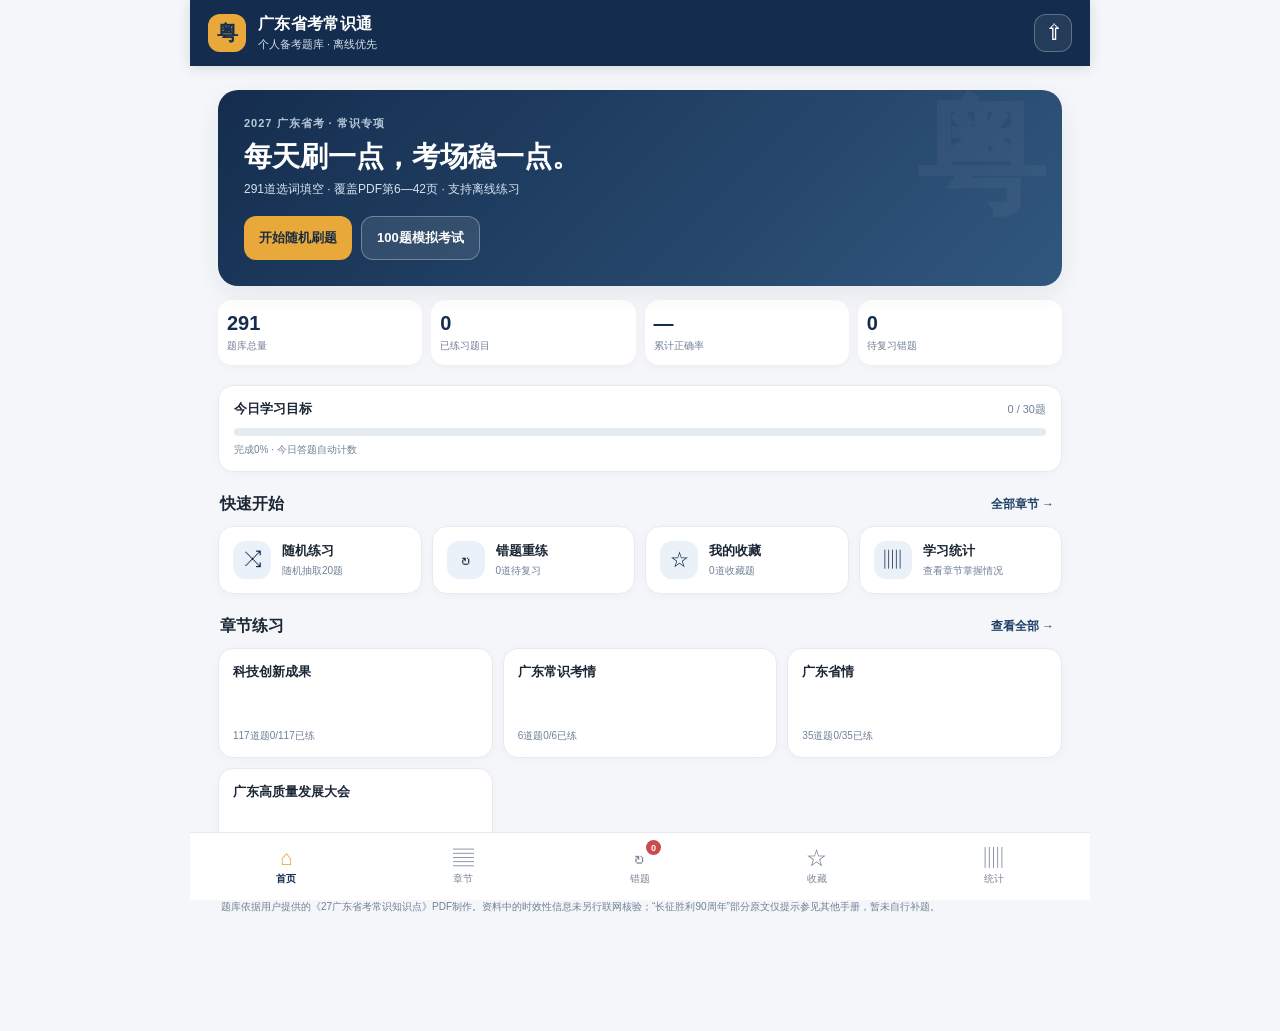
==== commit b39a46d0: "add standalone.html" ====
--- a/standalone.html
+++ b/standalone.html
@@ -7,11 +7,20 @@
   <meta name="apple-mobile-web-app-capable" content="yes">
   <meta name="apple-mobile-web-app-status-bar-style" content="black-translucent">
   <meta name="apple-mobile-web-app-title" content="广东常识通">
-  <meta name="description" content="广东省考常识离线刷题、错题复习与模拟考试">
+  <meta name="description" content="广东省考常识四选一选词填空、错题复习与模拟考试">
   
   
   
-  <link rel="stylesheet" href="styles.css">
+  <style>
+:root{--navy:#142d4e;--navy2:#203f65;--gold:#e8a93a;--bg:#f4f6f9;--card:#fff;--text:#1c2735;--muted:#718096;--line:#e7ebf0;--green:#16845b;--red:#c94b4b;--softblue:#eaf1f8;--shadow:0 8px 24px rgba(25,45,70,.07);font-family:-apple-system,BlinkMacSystemFont,"SF Pro Text","PingFang SC","Microsoft YaHei",sans-serif;color:var(--text)}
+*{box-sizing:border-box}body{margin:0;background:var(--bg);padding:0 0 env(safe-area-inset-bottom)}button,input{font:inherit}button{cursor:pointer}.app-shell{max-width:900px;min-height:100vh;margin:0 auto;background:var(--bg);padding-bottom:calc(76px + env(safe-area-inset-bottom))}.topbar{height:66px;background:var(--navy);color:white;display:flex;align-items:center;padding:0 18px;gap:12px;position:sticky;top:0;z-index:10;box-shadow:0 2px 12px #0b203a22}.brand-mark{width:38px;height:38px;border-radius:12px;background:var(--gold);color:#172f4e;display:grid;place-items:center;font-size:21px;font-weight:900}.brand-copy{display:flex;flex-direction:column;gap:2px;flex:1}.brand-copy strong{font-size:16px;letter-spacing:.3px}.brand-copy span{font-size:11px;color:#d6e0eb}.icon-button{width:38px;height:38px;border:1px solid #ffffff45;border-radius:12px;background:#ffffff12;color:white;font-size:22px}.main-content{padding:18px 16px 28px}.bottom-nav{position:fixed;bottom:0;left:50%;transform:translateX(-50%);width:min(100%,900px);height:calc(66px + env(safe-area-inset-bottom));padding:7px 8px calc(7px + env(safe-area-inset-bottom));background:#fff;border-top:1px solid var(--line);display:flex;justify-content:space-around;z-index:20}.nav-item{position:relative;border:0;background:transparent;color:#7b8795;min-width:54px;display:flex;flex-direction:column;align-items:center;justify-content:center;gap:3px}.nav-item span{font-size:21px;line-height:22px}.nav-item small{font-size:10px}.nav-item.active{color:var(--navy);font-weight:700}.nav-item.active span{color:var(--gold)}.nav-badge{position:absolute;top:0;right:6px;background:var(--red);color:white;border-radius:10px;font-size:9px;min-width:15px;height:15px;display:grid;place-items:center;padding:0 4px}.loading{padding:80px 10px;text-align:center;color:var(--muted)}.spinner{width:25px;height:25px;border:3px solid #dbe3ec;border-top-color:var(--gold);border-radius:50%;margin:0 auto 12px;animation:spin .8s linear infinite}@keyframes spin{to{transform:rotate(360deg)}}
+.eyebrow{font-size:11px;color:var(--muted);letter-spacing:1px;font-weight:700;text-transform:uppercase}.hero{background:linear-gradient(135deg,#142d4e,#31577e);color:white;border-radius:20px;padding:20px;box-shadow:var(--shadow);position:relative;overflow:hidden}.hero:after{content:"粤";position:absolute;right:16px;top:-20px;font-size:130px;font-weight:900;color:#ffffff0b}.hero h1{font-size:23px;margin:7px 0 5px;position:relative;z-index:1}.hero p{margin:0;color:#d7e2ef;font-size:12px;position:relative;z-index:1}.hero-actions{display:flex;gap:9px;margin-top:18px;position:relative;z-index:1}.btn{border:0;border-radius:12px;padding:12px 15px;font-weight:700;font-size:13px}.btn-primary{background:var(--gold);color:#1b2d43}.btn-light{background:#ffffff19;color:#fff;border:1px solid #ffffff50}.btn-outline{background:white;color:var(--navy);border:1px solid var(--line)}.btn-danger{background:#fff1f1;color:var(--red);border:1px solid #f4d6d6}.btn-small{padding:8px 11px;font-size:12px;border-radius:9px}.stats-grid{display:grid;grid-template-columns:repeat(4,1fr);gap:9px;margin:14px 0 20px}.stat-card{background:var(--card);border-radius:14px;padding:12px 9px;box-shadow:0 2px 10px #1d34550a;min-width:0}.stat-card strong{display:block;font-size:20px;color:var(--navy);font-variant-numeric:tabular-nums}.stat-card span{font-size:10px;color:var(--muted)}.section-head{display:flex;align-items:center;justify-content:space-between;margin:22px 2px 11px}.section-head h2{font-size:16px;margin:0}.section-head button{border:0;background:transparent;color:var(--navy2);font-size:12px;font-weight:700}.quick-grid{display:grid;grid-template-columns:repeat(2,1fr);gap:10px}.quick-card,.chapter-card,.panel{background:white;border:1px solid var(--line);border-radius:15px;padding:14px;box-shadow:0 2px 10px #1d345508}.quick-card{display:flex;align-items:center;gap:11px;text-align:left;color:var(--text);border:1px solid var(--line)}.quick-icon{width:38px;height:38px;border-radius:12px;background:var(--softblue);display:grid;place-items:center;font-size:19px;color:var(--navy)}.quick-card strong{font-size:13px;display:block}.quick-card small{font-size:10px;color:var(--muted)}.chapter-list{display:grid;grid-template-columns:repeat(2,minmax(0,1fr));gap:10px}.chapter-card{cursor:pointer;text-align:left;color:var(--text);min-height:110px;display:flex;flex-direction:column;gap:8px}.chapter-card .chapter-title{font-weight:750;font-size:13px;line-height:1.4}.chapter-card .chapter-meta{display:flex;justify-content:space-between;align-items:center;color:var(--muted);font-size:10px;margin-top:auto}.mini-track{height:5px;background:#edf1f5;border-radius:99px;overflow:hidden}.mini-track i{display:block;height:100%;background:var(--gold);border-radius:99px}.searchbar{display:flex;gap:8px;margin:12px 0}.searchbar input{width:100%;border:1px solid var(--line);background:white;border-radius:12px;padding:12px 14px;outline:none}.searchbar input:focus{border-color:#9bb2cb}.page-title{font-size:21px;margin:4px 0 5px}.page-subtitle{font-size:12px;color:var(--muted);margin:0 0 16px;line-height:1.6}.notice{padding:11px 13px;background:#fff8e8;border:1px solid #f5e5bd;border-radius:12px;color:#76531a;font-size:11px;line-height:1.6;margin:12px 0}.question-card{background:white;border:1px solid var(--line);border-radius:18px;padding:17px;box-shadow:var(--shadow)}.q-top{display:flex;align-items:center;justify-content:space-between;gap:8px}.pill{border-radius:99px;background:#edf2f7;color:var(--navy2);font-size:10px;padding:5px 9px;font-weight:700}.q-number{font-size:11px;color:var(--muted);font-variant-numeric:tabular-nums}.q-text{font-size:17px;line-height:1.65;font-weight:700;margin:18px 0}.option-list{display:flex;flex-direction:column;gap:9px}.option{display:flex;align-items:flex-start;gap:10px;width:100%;text-align:left;background:#fff;border:1px solid #e3e8ee;border-radius:13px;padding:12px;color:var(--text);font-size:13px;line-height:1.55;transition:.15s}.option .letter{flex:0 0 24px;height:24px;border-radius:50%;display:grid;place-items:center;background:#f0f3f6;color:#5e6b79;font-size:11px;font-weight:800}.option.selected{border-color:var(--navy2);background:#f2f6fb}.option.correct{border-color:#61b995;background:#effaf5}.option.correct .letter{background:var(--green);color:white}.option.incorrect{border-color:#e49a9a;background:#fff4f4}.option.incorrect .letter{background:var(--red);color:white}.option:disabled{cursor:default}.feedback{border-radius:13px;padding:13px;margin-top:14px;font-size:12px;line-height:1.65}.feedback.good{background:#effaf5;border:1px solid #cdebdc;color:#175b42}.feedback.bad{background:#fff5f5;border:1px solid #f2d4d4;color:#8a3333}.feedback strong{display:block;margin-bottom:3px}.explanation{color:#4b5a69}.q-actions{display:flex;justify-content:space-between;gap:9px;margin-top:16px}.q-actions .btn{flex:1}.progress-row{display:flex;align-items:center;gap:9px;margin:13px 0}.progress-track{height:6px;flex:1;background:#e6ebf0;border-radius:99px;overflow:hidden}.progress-track i{height:100%;display:block;background:var(--gold)}.progress-row small{font-size:10px;color:var(--muted);white-space:nowrap}.bookmark{border:1px solid var(--line);background:white;color:#a17a2a;border-radius:10px;padding:7px 9px;font-size:12px}.bookmark.on{background:#fff8e8;border-color:#f0dba8}.result-hero{background:white;border-radius:18px;padding:20px;text-align:center;box-shadow:var(--shadow)}.score{font-size:42px;font-weight:850;color:var(--navy);margin:8px}.score-label{color:var(--muted);font-size:12px}.result-list{display:flex;flex-direction:column;gap:9px;margin-top:13px}.result-item{background:white;border:1px solid var(--line);border-radius:13px;padding:12px;font-size:12px;line-height:1.6}.result-item strong{display:block;margin-bottom:4px}.toolbar{display:flex;flex-wrap:wrap;gap:8px;margin:13px 0}.empty{background:white;border:1px dashed #d5dde6;border-radius:15px;padding:28px 18px;text-align:center;color:var(--muted);font-size:12px;line-height:1.7}.empty b{display:block;color:var(--navy);font-size:15px;margin-bottom:5px}.bar-row{display:grid;grid-template-columns:100px 1fr 38px;gap:8px;align-items:center;margin:11px 0;font-size:11px}.bar-row .track{height:8px;background:#edf1f5;border-radius:99px;overflow:hidden}.bar-row .track i{display:block;height:100%;background:var(--navy2)}.bar-row em{font-style:normal;text-align:right;color:var(--muted)}.source-line{font-size:10px;color:var(--muted);margin-top:12px}.settings-row{display:flex;align-items:center;justify-content:space-between;gap:12px;padding:13px 0;border-bottom:1px solid var(--line);font-size:12px}.settings-row:last-child{border:0}.settings-row input{width:70px;border:1px solid var(--line);border-radius:9px;padding:7px}.footer-note{font-size:10px;line-height:1.7;color:var(--muted);margin:20px 3px 4px}.two-col{display:grid;grid-template-columns:1fr 1fr;gap:9px}.hidden{display:none!important}
+@media(min-width:700px){.main-content{padding:24px 28px 32px}.hero{padding:26px}.hero h1{font-size:28px}.chapter-list{grid-template-columns:repeat(3,minmax(0,1fr))}.quick-grid{grid-template-columns:repeat(4,1fr)}.q-text{font-size:20px}.option{font-size:14px;padding:14px}.question-card{padding:24px}.bottom-nav{height:68px;padding-bottom:7px}.app-shell{padding-bottom:80px}}
+@media(max-width:380px){.stats-grid{grid-template-columns:repeat(2,1fr)}.quick-grid{grid-template-columns:1fr}.hero-actions{flex-wrap:wrap}.hero-actions .btn{flex:1}.q-text{font-size:16px}}
+
+.q-format{display:inline-flex;align-items:center;background:#fff7e6;color:#8a6420;border:1px solid #f0dfb7;border-radius:8px;padding:5px 9px;font-size:10px;font-weight:800;letter-spacing:.3px;margin-top:14px}.q-text{margin-top:9px}
+
+</style>
   <title>广东省考常识通</title>
 </head>
 <body>
@@ -36,7 +45,205 @@
   </div>
 
   <input type="file" id="importFile" accept="application/json,.json" hidden>
-  <script>window.QUESTION_DATA = {"meta":{"title":"广东省考常识通","version":"1.0.0","source":"《27广东省考常识知识点 登科七月(11月已更新)(1).pdf》PDF第6—42页","generatedAt":"2026-11-19","totalQuestions":291,"technologyEntriesParsed":117,"note":"题目以用户提供的PDF为依据，保留原资料表述；不代表对资料中时效性信息进行了外部核验。长征胜利90周年部分原文仅提示详见“政治理论知识手册”，未提供具体知识点，因此暂不编造题目。"},"questions":[{"id":"q0001","category":"科技创新成果","section":"2026年重要科技创新成果（1—11月）","question":"根据资料，以下关于漳州核电“华龙一号”一期工程全面建成投产的表述正确的是？","options":["高丰度硼-10 同位素技术暨产业化成果发布会在山东省东营市举办，全球最大产能的高丰度 硼-10 同位素装置宣告投产","狮子洋大桥锚碇主体施工完工，锚碇承担大桥主缆传递的巨大拉力，狮子洋通道预计2029年建成通车。","漳州核电“华龙一号”一期工程 2 台机组全面建成投产，每年可提供约 200 亿度清洁电力， 相当于减少二氧化碳排放约 1600 万吨","FAST发布FASHI第二批数据，累计给出15.6万个中性氢星系源，覆盖19500平方度天区，测量精度达0.6%。"],"answer":2,"explanation":"资料第10页记载：漳州核电“华龙一号”一期工程 2 台机组全面建成投产，每年可提供约 200 亿度清洁电力， 相当于减少二氧化碳排放约 1600 万吨（对应科技成果第1项）。","sourcePage":10,"difficulty":"基础","type":"single"},{"id":"q0002","category":"科技创新成果","section":"2026年重要科技创新成果（1—11月）","question":"根据资料，以下关于我国科研团队发现火星约 7.5 亿年前仍存在水活动的表述正确的是？","options":["全球单机储热容量最大、镜场面积最大的光热电站——中广核格尔木 350 兆瓦光热示范项 目在青海开工建设","引力一号运载火箭在上海东部海域成功发射 9 颗卫星","中国科学院地质与地球物理研究所科研团队通过分析祝融号火星车此前获取的数据，发现火星表层在 约 7.5 亿年前仍存在显著水体活动，将火星含水的历史向后…","C919执飞CA723航班从北京飞往乌兰巴托，标志国产大飞机正式开启国际定期商业航线运营。"],"answer":2,"explanation":"资料第10页记载：中国科学院地质与地球物理研究所科研团队通过分析祝融号火星车此前获取的数据，发现火星表层在 约 7.5 亿年前仍存在显著水体活动，将火星含水的历史向后…（对应科技成果第2项）。","sourcePage":10,"difficulty":"基础","type":"single"},{"id":"q0003","category":"科技创新成果","section":"2026年重要科技创新成果（1—11月）","question":"根据资料，以下关于我国科学家发现 5 亿年前花垣生物群的表述正确的是？","options":["经过五年发掘研究，我国科研团队在湖南花垣生物群遗址，发掘出 5 万多块化石标本，从中识别出 150 多个动物物种，近六成为新物种，填补了 5 亿多年…","世界首台 500 兆瓦冲击式水电机组转子在西藏扎拉水电站成功吊装","我国自主研发制造的新一代“雪豹”车已成功完成在南极内陆总计超 1 万公里的测试任务","我国第四代新型粮仓——9000 吨级气膜粮仓在湖南长沙完成首次装粮压仓"],"answer":0,"explanation":"资料第10页记载：经过五年发掘研究，我国科研团队在湖南花垣生物群遗址，发掘出 5 万多块化石标本，从中识别出 150 多个动物物种，近六成为新物种，填补了 5 亿多年…（对应科技成果第3项）。","sourcePage":10,"difficulty":"基础","type":"single"},{"id":"q0004","category":"科技创新成果","section":"2026年重要科技创新成果（1—11月）","question":"根据资料，以下关于我国成功发射阿尔及利亚遥感三号卫星 B 星的表述正确的是？","options":["在中国科学院量子信息与量子科技创新研究院授权指导下，科大国盾量子技术股份有限公司（以下简 称“国盾量子”）完成工程化开发的国产稀释制冷机 ez-QF…","我国在酒泉卫星发射中心使用长征二号丙运载火箭成功将阿尔及利亚遥感三号 卫星 B 星发射升空，卫星顺利进入预定轨道","全球首款混合动力无人运输机彩虹 YH-1000S 近日在重庆梁平首飞成功","我国第四代新型粮仓——9000 吨级气膜粮仓在湖南长沙完成首次装粮压仓"],"answer":1,"explanation":"资料第11页记载：我国在酒泉卫星发射中心使用长征二号丙运载火箭成功将阿尔及利亚遥感三号 卫星 B 星发射升空，卫星顺利进入预定轨道（对应科技成果第4项）。","sourcePage":11,"difficulty":"进阶","type":"single"},{"id":"q0005","category":"科技创新成果","section":"2026年重要科技创新成果（1—11月）","question":"根据资料，以下关于全球首款混合动力无人运输机首飞成功的表述正确的是？","options":["漳州核电“华龙一号”一期工程 2 台机组全面建成投产，每年可提供约 200 亿度清洁电力， 相当于减少二氧化碳排放约 1600 万吨","全球首款混合动力无人运输机彩虹 YH-1000S 近日在重庆梁平首飞成功","我国自主研制的船用风力旋筒助推系统正式发布","我国首次在海上实施长征十号运载火箭一级箭体打捞回收，有助于推进运载火箭可重复使用技术。"],"answer":1,"explanation":"资料第11页记载：全球首款混合动力无人运输机彩虹 YH-1000S 近日在重庆梁平首飞成功（对应科技成果第5项）。","sourcePage":11,"difficulty":"基础","type":"single"},{"id":"q0006","category":"科技创新成果","section":"2026年重要科技创新成果（1—11月）","question":"根据资料，以下关于北斗短信业务全面开通的表述正确的是？","options":["由中国兵器工业集团自主研发的长鹰-8 大型运输无人机在郑州上街机场成功首飞，顺利完 成各系统关键科目验证，成为全球迄今首飞成功的最大无人运输机","我国在海南商业航天发射场使用长征八号运载火箭成功发射千帆极轨 12 组卫星， 至此，千帆星座卫星数量增至 200 颗，组网加速形成","搭载天舟十号货运飞船的长征七号遥十一运载火箭在我国文昌航天发射场点火发射， 飞船顺利进入预定轨道","支持该功能的手机可在没有地面网络信号时，直接经北斗卫星收发信息。"],"answer":3,"explanation":"资料第11页记载：支持该功能的手机可在没有地面网络信号时，直接经北斗卫星收发信息。（对应科技成果第6项）。","sourcePage":11,"difficulty":"基础","type":"single"},{"id":"q0007","category":"科技创新成果","section":"2026年重要科技创新成果（1—11月）","question":"根据资料，以下关于我国载人月球探测工程研制工作取得重要阶段性突破的表述正确的是？","options":["我国中西部地区最大乙烯产业基地——中国石油独山子石化塔里木 120 万吨乙烯绿色低碳示范工程 7 月 16 日在新疆建成投产，工程构建起全链条低碳技…","搭载天舟十号货运飞船的长征七号遥十一运载火箭在我国文昌航天发射场点火发射， 飞船顺利进入预定轨道","我国在文昌航天发射场成功组织实施长征十号运载火箭系统低空演示试验与梦舟载人飞船 系统最大动压逃逸飞行试验，我国载人月球探测工程研制工作取得重要阶段性…","张陆、武飞在舱外作业，张洪章在舱内支持；张陆当时已累计进行6次舱外活动。"],"answer":2,"explanation":"资料第11页记载：我国在文昌航天发射场成功组织实施长征十号运载火箭系统低空演示试验与梦舟载人飞船 系统最大动压逃逸飞行试验，我国载人月球探测工程研制工作取得重要阶段性…（对应科技成果第7项）。","sourcePage":11,"difficulty":"基础","type":"single"},{"id":"q0008","category":"科技创新成果","section":"2026年重要科技创新成果（1—11月）","question":"根据资料，以下关于新一代“雪豹”车成功完成南极内陆测试任务的表述正确的是？","options":["由我国科学家牵头的全球首个气溶胶预报人工智能模型 AI—GAMFS 在国际学术期刊《自然》 发布","我国自主研发制造的新一代“雪豹”车已成功完成在南极内陆总计超 1 万公里的测试任务","从中核集团了解到，我国首次成功实现丰度超过 99.99%的硅-28 同位素自主量产，产品 关键指标达国际先进水平，将为我国硅基量子计算核心材料的自主…","FAST发布FASHI第二批数据，累计给出15.6万个中性氢星系源，覆盖19500平方度天区，测量精度达0.6%。"],"answer":1,"explanation":"资料第11页记载：我国自主研发制造的新一代“雪豹”车已成功完成在南极内陆总计超 1 万公里的测试任务（对应科技成果第8项）。","sourcePage":11,"difficulty":"进阶","type":"single"},{"id":"q0009","category":"科技创新成果","section":"2026年重要科技创新成果（1—11月）","question":"根据资料，以下关于我国完成首次火箭一级箭体海上打捞回收任务的表述正确的是？","options":["我国科研团队首次揭开了制约正式结构钙钛矿太阳能电池效率的关键物理“黑箱”，并基于此创新性地 提出了连续梯度掺杂电子传输层设计","我国首次在海上实施长征十号运载火箭一级箭体打捞回收，有助于推进运载火箭可重复使用技术。","支持该功能的手机可在没有地面网络信号时，直接经北斗卫星收发信息。","长征十号乙运载火箭在海南商业航天发射场发射升空，将卫星送入预定轨道，一子级完成 全球首次海上网系回收"],"answer":1,"explanation":"资料第11页记载：我国首次在海上实施长征十号运载火箭一级箭体打捞回收，有助于推进运载火箭可重复使用技术。（对应科技成果第9项）。","sourcePage":11,"difficulty":"基础","type":"single"},{"id":"q0010","category":"科技创新成果","section":"2026年重要科技创新成果（1—11月）","question":"根据资料，以下关于“雪龙”号完成阿蒙森海大洋作业的表述正确的是？","options":["执行中国第 42 次南极考察的“雪龙”号，顺利结束在阿蒙森海区域的大洋作业，获取了南极大 磷虾、电灯鱼等一批珍贵的科研样品","位于山西的我国最大煤岩气田——大吉气田年产能突破 40 亿立方米，成为我国天然气产量 增长的重要接替资源","世界最大跨度三塔钢箱梁斜拉桥——青龙门特大桥主桥顺利合龙，大桥主体结构完工，为 宁波舟山港六横公路大桥二期工程按期通车奠定了坚实基础","2026年计划实施神舟二十三号、神舟二十四号载人飞行任务和天舟十号货运补给任务；载人登月目标为2030年前实现中国人首次登陆月球。"],"answer":0,"explanation":"资料第11页记载：执行中国第 42 次南极考察的“雪龙”号，顺利结束在阿蒙森海区域的大洋作业，获取了南极大 磷虾、电灯鱼等一批珍贵的科研样品（对应科技成果第10项）。","sourcePage":11,"difficulty":"基础","type":"single"},{"id":"q0011","category":"科技创新成果","section":"2026年重要科技创新成果（1—11月）","question":"根据资料，以下关于中国大洋考察取得新进展的表述正确的是？","options":["我国在文昌航天发射场成功组织实施长征十号运载火箭系统低空演示试验与梦舟载人飞船 系统最大动压逃逸飞行试验，我国载人月球探测工程研制工作取得重要阶段性…","平陆运河是新中国成立以来我国第一条国家层面统筹的通江达海运河工程，创下四项同类运河“世界之最”。","“深海一号”船搭载“蛟龙”号载人潜水器和无人遥控潜水器联合作业，标志“一船双潜器”模式进入业务化阶段。","在中国科学院量子信息与量子科技创新研究院授权指导下，科大国盾量子技术股份有限公司（以下简 称“国盾量子”）完成工程化开发的国产稀释制冷机 ez-QF…"],"answer":2,"explanation":"资料第11页记载：“深海一号”船搭载“蛟龙”号载人潜水器和无人遥控潜水器联合作业，标志“一船双潜器”模式进入业务化阶段。（对应科技成果第11项）。","sourcePage":11,"difficulty":"基础","type":"single"},{"id":"q0012","category":"科技创新成果","section":"2026年重要科技创新成果（1—11月）","question":"根据资料，以下关于2026 年度中国载人航天飞行任务公布的表述正确的是？","options":["2026年计划实施神舟二十三号、神舟二十四号载人飞行任务和天舟十号货运补给任务；载人登月目标为2030年前实现中国人首次登陆月球。","中广核阳江帆石海上风电项目 200 万千瓦全容量投运，共安装 33 台 18 兆瓦海上风电机组， 是我国首个规模化应用 18 兆瓦机组的海上风电项目","全长 537.25 公里的连霍高速改扩建工程星星峡至吐峪沟段正式通车运营","大桥位于钦江入海口关键区位，可满足运河5000吨级船舶安全通航需求。"],"answer":0,"explanation":"资料第11页记载：2026年计划实施神舟二十三号、神舟二十四号载人飞行任务和天舟十号货运补给任务；载人登月目标为2030年前实现中国人首次登陆月球。（对应科技成果第12项）。","sourcePage":11,"difficulty":"进阶","type":"single"},{"id":"q0013","category":"科技创新成果","section":"2026年重要科技创新成果（1—11月）","question":"根据资料，以下关于全球首个气溶胶预报人工智能模型 AI—GAMFS 发布的表述正确的是？","options":["我国在东风商业航天创新试验区使用力箭一号遥十四运载火箭，成功将吉星高 分 07C04 等 8 颗卫星发射升空，卫星顺利进入预定轨道，发射任务取得圆满成功","由我国科学家牵头的全球首个气溶胶预报人工智能模型 AI—GAMFS 在国际学术期刊《自然》 发布","我国单机容量最大抽水蓄能电站——天台抽水蓄能电站全面投产发电","截至资料记载时，航天员张陆已累计进行7次出舱活动，刷新中国航天员个人出舱活动次数纪录。"],"answer":1,"explanation":"资料第12页记载：由我国科学家牵头的全球首个气溶胶预报人工智能模型 AI—GAMFS 在国际学术期刊《自然》 发布（对应科技成果第13项）。","sourcePage":12,"difficulty":"基础","type":"single"},{"id":"q0014","category":"科技创新成果","section":"2026年重要科技创新成果（1—11月）","question":"根据资料，以下关于大吉气田年产能突破 40 亿立方米的表述正确的是？","options":["我国首次在海上实施长征十号运载火箭一级箭体打捞回收，有助于推进运载火箭可重复使用技术。","自然资源部第三海洋研究所珊瑚研究团队通过综合分类学方法，在福建东山海域发现佩罗尼同 星珊瑚，这是中国造礁石珊瑚新记录种，为珊瑚群落适应极端环境的研究…","位于山西的我国最大煤岩气田——大吉气田年产能突破 40 亿立方米，成为我国天然气产量 增长的重要接替资源","位于江苏连云港的田湾核电 7 号机组首次核燃料装载工作结束，进入带核调试阶段"],"answer":2,"explanation":"资料第12页记载：位于山西的我国最大煤岩气田——大吉气田年产能突破 40 亿立方米，成为我国天然气产量 增长的重要接替资源（对应科技成果第14项）。","sourcePage":12,"difficulty":"基础","type":"single"},{"id":"q0015","category":"科技创新成果","section":"2026年重要科技创新成果（1—11月）","question":"根据资料，以下关于“向阳红 81”科考船在海南海口入列的表述正确的是？","options":["我国首颗聚焦文物保护的定制遥感监测卫星——“文物 01 星”，日前对我国文物资源空间信息进行了 首批图像采集","我国首台 550 兆瓦 F 级燃气机组——华电重庆潼南燃机项目 1 号机组投产发电，该机组是 目前国内 F 级重型燃机单机容量最大、效率最高的机组","长三角地区首台“华龙一号”核电机组——中广核浙江三澳核电项目 1 号机组投产发电， 正式具备商业运行条件","“向阳红81”科考船搭载多波束测深仪、浅地层剖面仪、磁力仪、侧扫声呐等设备，可开展近海地球物理、海洋测绘和地质取样等综合调查。"],"answer":3,"explanation":"资料第12页记载：“向阳红81”科考船搭载多波束测深仪、浅地层剖面仪、磁力仪、侧扫声呐等设备，可开展近海地球物理、海洋测绘和地质取样等综合调查。（对应科技成果第15项）。","sourcePage":12,"difficulty":"基础","type":"single"},{"id":"q0016","category":"科技创新成果","section":"2026年重要科技创新成果（1—11月）","question":"根据资料，以下关于长三角首台“华龙一号”核电机组并网发电的表述正确的是？","options":["长三角地区首台“华龙一号”核电机组——中广核浙江三澳核电项目 1 号机组成功并网发 电","我国渤海首个千亿方大气田——渤中 19-6 气田一期开发项目全面投产，该气田日产油气当 量超 5800 立方米","天问二号探测目标是小行星和彗星，2025年5月由西昌卫星发射中心发射；天问一号负责探测火星。","中广核广东太平岭核电项目 2 号机组 7 月 4 日首次并网成功，标志着机组正式具备向电网输送电力的 能力"],"answer":0,"explanation":"资料第12页记载：长三角地区首台“华龙一号”核电机组——中广核浙江三澳核电项目 1 号机组成功并网发 电（对应科技成果第16项）。","sourcePage":12,"difficulty":"进阶","type":"single"},{"id":"q0017","category":"科技创新成果","section":"2026年重要科技创新成果（1—11月）","question":"根据资料，以下关于我国 055 型导弹驱逐舰列装数量达 10 艘的表述正确的是？","options":["055 型导弹驱逐舰东莞舰、安庆舰同步列装东部战区海军，并开展首次海上实战化训练","高丰度硼-10 同位素技术暨产业化成果发布会在山东省东营市举办，全球最大产能的高丰度 硼-10 同位素装置宣告投产","我国在海南商业航天发射场使用长征十二号运载火箭，成功将卫星互联网低轨 22 组卫星发射升空，卫星顺利进入预定轨道，发射任务圆满成功","我国在太原卫星发射中心使用长征二号丙运载火箭，成功将 SEO 卫星发射升空， 卫星顺利进入预定轨道，发射任务取得圆满成功"],"answer":0,"explanation":"资料第12页记载：055 型导弹驱逐舰东莞舰、安庆舰同步列装东部战区海军，并开展首次海上实战化训练（对应科技成果第17项）。","sourcePage":12,"difficulty":"基础","type":"single"},{"id":"q0018","category":"科技创新成果","section":"2026年重要科技创新成果（1—11月）","question":"根据资料，以下关于快舟十一号遥七运载火箭发射成功的表述正确的是？","options":["首个“预制算力中心底座”在山东青岛正式投用，能为算力中心提供持续稳定的电力支撑","我国首颗聚焦文物保护的定制遥感监测卫星——“文物 01 星”，日前对我国文物资源空间信息进行了 首批图像采集","快舟十一号遥七运载火箭在酒泉卫星发射中心发射升空，将钧天一号 04A 卫星 等 8 颗卫星顺利送入预定轨道，飞行试验任务取得圆满成功","搭载天舟十号货运飞船的长征七号遥十一运载火箭在我国文昌航天发射场点火发射， 飞船顺利进入预定轨道"],"answer":2,"explanation":"资料第12页记载：快舟十一号遥七运载火箭在酒泉卫星发射中心发射升空，将钧天一号 04A 卫星 等 8 颗卫星顺利送入预定轨道，飞行试验任务取得圆满成功（对应科技成果第18项）。","sourcePage":12,"difficulty":"基础","type":"single"},{"id":"q0019","category":"科技创新成果","section":"2026年重要科技创新成果（1—11月）","question":"根据资料，以下关于神舟二十一号航天员乘组圆满完成第二次出舱活动的表述正确的是？","options":["“微笑”卫星探测太阳风与地球磁层相互作用，将首次实现二者相互作用的整体成像观测。","我国第四代新型粮仓——9000 吨级气膜粮仓在湖南长沙完成首次装粮压仓","张陆、武飞在舱外作业，张洪章在舱内支持；张陆当时已累计进行6次舱外活动。","三体计算星座是我国正在建设的太空计算基础设施，规划到2032年达到千颗卫星规模。"],"answer":2,"explanation":"资料第12页记载：张陆、武飞在舱外作业，张洪章在舱内支持；张陆当时已累计进行6次舱外活动。（对应科技成果第19项）。","sourcePage":12,"difficulty":"基础","type":"single"},{"id":"q0020","category":"科技创新成果","section":"2026年重要科技创新成果（1—11月）","question":"根据资料，以下关于第二艘国产大型邮轮“爱达·花城号”顺利出坞的表述正确的是？","options":["“奋斗者”号共完成63个潜次，其中50次下潜深度超过6000米；本次航次历时156天，总航程超过4万公里。","“爱达·花城号”总吨位 14.19 万吨，总长 341 米","第二艘国产大型邮轮“爱达·花城号”交付，总长 341 米、总吨位 14.19 万吨、最大载客 5232 人，标志我国大型邮轮批量化设计建造能力进一步成熟","我国单机容量最大抽水蓄能电站——天台抽水蓄能电站全面投产发电"],"answer":1,"explanation":"资料第13页记载：“爱达·花城号”总吨位 14.19 万吨，总长 341 米（对应科技成果第20项）。","sourcePage":13,"difficulty":"进阶","type":"single"},{"id":"q0021","category":"科技创新成果","section":"2026年重要科技创新成果（1—11月）","question":"根据资料，以下关于我国首台 550 兆瓦 F 级燃气机组投产发电的表述正确的是？","options":["我国建造的 62000 吨多用途重吊船正式交付","我国自主研发制造的新一代“雪豹”车已成功完成在南极内陆总计超 1 万公里的测试任务","我国首台 550 兆瓦 F 级燃气机组——华电重庆潼南燃机项目 1 号机组投产发电，该机组是 目前国内 F 级重型燃机单机容量最大、效率最高的机组","大桥位于钦江入海口关键区位，可满足运河5000吨级船舶安全通航需求。"],"answer":2,"explanation":"资料第13页记载：我国首台 550 兆瓦 F 级燃气机组——华电重庆潼南燃机项目 1 号机组投产发电，该机组是 目前国内 F 级重型燃机单机容量最大、效率最高的机组（对应科技成果第21项）。","sourcePage":13,"difficulty":"基础","type":"single"},{"id":"q0022","category":"科技创新成果","section":"2026年重要科技创新成果（1—11月）","question":"根据资料，以下关于我国科学家成功培育多年生“长寿水稻”的表述正确的是？","options":["朱雀二号改进型遥七运载火箭以“一箭十星”方式将千帆极轨 19 组卫星送入轨道，这是我 国民营火箭首次实施规模化星座组网发射","位于南海的恩平 24-2 平台建成投用，是我国首座作业水深超过百米、能够在原位对油气处 理能力实施扩容的生产平台","长征十二号乙遥一运载火箭在东风商业航天创新试验区发射升空，将搭载的千帆极轨 08 组 卫星顺利送入预定轨道，飞行试验任务取得圆满成功","经过多年攻关，中国科学院科研团队首次找到决定野生稻可以多年生长的关键基因，并在现有栽培稻 的基础上培育出可以一次播种、多次收获的“长寿水稻” ，这一…"],"answer":3,"explanation":"资料第13页记载：经过多年攻关，中国科学院科研团队首次找到决定野生稻可以多年生长的关键基因，并在现有栽培稻 的基础上培育出可以一次播种、多次收获的“长寿水稻” ，这一…（对应科技成果第22项）。","sourcePage":13,"difficulty":"基础","type":"single"},{"id":"q0023","category":"科技创新成果","section":"2026年重要科技创新成果（1—11月）","question":"根据资料，以下关于“无人空中重卡”长鹰-8 成功首飞的表述正确的是？","options":["自然资源部第三海洋研究所珊瑚研究团队通过综合分类学方法，在福建东山海域发现佩罗尼同 星珊瑚，这是中国造礁石珊瑚新记录种，为珊瑚群落适应极端环境的研究…","长征十二号乙遥一运载火箭在东风商业航天创新试验区发射升空，将搭载的千帆极轨 08 组 卫星顺利送入预定轨道，飞行试验任务取得圆满成功","天问二号探测目标是小行星和彗星，2025年5月由西昌卫星发射中心发射；天问一号负责探测火星。","由中国兵器工业集团自主研发的长鹰-8 大型运输无人机在郑州上街机场成功首飞，顺利完 成各系统关键科目验证，成为全球迄今首飞成功的最大无人运输机"],"answer":3,"explanation":"资料第13页记载：由中国兵器工业集团自主研发的长鹰-8 大型运输无人机在郑州上街机场成功首飞，顺利完 成各系统关键科目验证，成为全球迄今首飞成功的最大无人运输机（对应科技成果第23项）。","sourcePage":13,"difficulty":"基础","type":"single"},{"id":"q0024","category":"科技创新成果","section":"2026年重要科技创新成果（1—11月）","question":"根据资料，以下关于力箭二号遥一运载火箭发射成功的表述正确的是？","options":["执行中国第 42 次南极考察的“雪龙”号，顺利结束在阿蒙森海区域的大洋作业，获取了南极大 磷虾、电灯鱼等一批珍贵的科研样品","力箭二号遥一运载火箭在东风商业航天创新试验区发射升空，将搭载的新征程 01 卫星、新 征程 02 卫星等顺利送入预定轨道，飞行试验任务取得圆满成功","中国超算“灵晟”以持续双精度浮点性能2.198EFlops登顶全球超算500强，芯片到系统全部自主研制。","我国首次在海上实施长征十号运载火箭一级箭体打捞回收，有助于推进运载火箭可重复使用技术。"],"answer":1,"explanation":"资料第13页记载：力箭二号遥一运载火箭在东风商业航天创新试验区发射升空，将搭载的新征程 01 卫星、新 征程 02 卫星等顺利送入预定轨道，飞行试验任务取得圆满成功（对应科技成果第24项）。","sourcePage":13,"difficulty":"进阶","type":"single"},{"id":"q0025","category":"科技创新成果","section":"2026年重要科技创新成果（1—11月）","question":"根据资料，以下关于平陆运河沙井钦江大桥建成通车的表述正确的是？","options":["长征十二号乙遥一运载火箭在东风商业航天创新试验区发射升空，将搭载的千帆极轨 08 组 卫星顺利送入预定轨道，飞行试验任务取得圆满成功","长征八号甲运载火箭在海南商业航天发射场成功发射，将千帆极轨 15 组卫星准确送入预定 轨道","大桥位于钦江入海口关键区位，可满足运河5000吨级船舶安全通航需求。","由中国航发自主研制的 AEE25 航空电动发动机完成首台下线交付"],"answer":2,"explanation":"资料第13页记载：大桥位于钦江入海口关键区位，可满足运河5000吨级船舶安全通航需求。（对应科技成果第25项）。","sourcePage":13,"difficulty":"基础","type":"single"},{"id":"q0026","category":"科技创新成果","section":"2026年重要科技创新成果（1—11月）","question":"根据资料，以下关于中国第 42 次南极考察取得丰硕成果的表述正确的是？","options":["我国在海南商业航天发射场使用长征十二号运载火箭，成功将卫星互联网低轨 22 组卫星发射升空，卫星顺利进入预定轨道，发射任务圆满成功","第二艘国产大型邮轮“爱达·花城号”交付，总长 341 米、总吨位 14.19 万吨、最大载客 5232 人，标志我国大型邮轮批量化设计建造能力进一步成熟","我国在文昌航天发射场成功组织实施长征十号运载火箭系统低空演示试验与梦舟载人飞船 系统最大动压逃逸飞行试验，我国载人月球探测工程研制工作取得重要阶段性…","执行中国第 42 次南极考察任务的“雪龙”号返回上海"],"answer":3,"explanation":"资料第13页记载：执行中国第 42 次南极考察任务的“雪龙”号返回上海（对应科技成果第26项）。","sourcePage":13,"difficulty":"基础","type":"single"},{"id":"q0027","category":"科技创新成果","section":"2026年重要科技创新成果（1—11月）","question":"根据资料，以下关于“海洋地质二号”完成第 33 航次深海科考的表述正确的是？","options":["搭载天舟十号货运飞船的长征七号遥十一运载火箭在我国文昌航天发射场点火发射， 飞船顺利进入预定轨道","历时 30 天， “海洋地质二号”圆满完成第 33 航次深海科考任务","我国在海南商业航天发射场使用长征十二号运载火箭，成功将卫星互联网低轨 24 组卫星发射升空，卫星顺利进入预定轨道，发射任务获得圆满成功","第二艘国产大型邮轮“爱达·花城号”交付，总长 341 米、总吨位 14.19 万吨、最大载客 5232 人，标志我国大型邮轮批量化设计建造能力进一步成熟"],"answer":1,"explanation":"资料第13页记载：历时 30 天， “海洋地质二号”圆满完成第 33 航次深海科考任务（对应科技成果第27项）。","sourcePage":13,"difficulty":"基础","type":"single"},{"id":"q0028","category":"科技创新成果","section":"2026年重要科技创新成果（1—11月）","question":"根据资料，以下关于我国首个海上注碳增气技术示范应用项目启动的表述正确的是？","options":["C919执飞CA723航班从北京飞往乌兰巴托，标志国产大飞机正式开启国际定期商业航线运营。","海南岛海域东方1-1气田项目是我国首个海上注碳增气技术示范应用项目，预计全面投产后每年可在地层封存超100万吨二氧化碳。","我国建造的 62000 吨多用途重吊船正式交付","我国在酒泉卫星发射中心使用长征二号丙运载火箭成功将阿尔及利亚遥感三号 卫星 B 星发射升空，卫星顺利进入预定轨道"],"answer":1,"explanation":"资料第14页记载：海南岛海域东方1-1气田项目是我国首个海上注碳增气技术示范应用项目，预计全面投产后每年可在地层封存超100万吨二氧化碳。（对应科技成果第28项）。","sourcePage":14,"difficulty":"进阶","type":"single"},{"id":"q0029","category":"科技创新成果","section":"2026年重要科技创新成果（1—11月）","question":"根据资料，以下关于我国成功发射吉星高分 07A02 星等 8 颗卫星的表述正确的是？","options":["C919执飞CA723航班从北京飞往乌兰巴托，标志国产大飞机正式开启国际定期商业航线运营。","福建舰是我国自主设计建造的首艘弹射型航空母舰，也是我国第一艘电磁弹射型航空母舰。","“海油安澜号”安装水深达到 136 米，按照可抵御 17 级台风的极端工况设计建造，整体高度近 110 层 楼高，张力腿浮式风电平台是专门为开发深远…","我国在东风商业航天创新试验区使用力箭一号遥十二运载火箭，成功将吉星高分 07A02 星 等 8 颗卫星发射升空，卫星顺利进入预定轨道，发射任务取得圆…"],"answer":3,"explanation":"资料第14页记载：我国在东风商业航天创新试验区使用力箭一号遥十二运载火箭，成功将吉星高分 07A02 星 等 8 颗卫星发射升空，卫星顺利进入预定轨道，发射任务取得圆…（对应科技成果第29项）。","sourcePage":14,"difficulty":"基础","type":"single"},{"id":"q0030","category":"科技创新成果","section":"2026年重要科技创新成果（1—11月）","question":"根据资料，以下关于神舟二十一号航天员乘组圆满完成第三次出舱活动的表述正确的是？","options":["朱雀二号改进型遥七运载火箭以“一箭十星”方式将千帆极轨 19 组卫星送入轨道，这是我 国民营火箭首次实施规模化星座组网发射","在中国科学院量子信息与量子科技创新研究院授权指导下，科大国盾量子技术股份有限公司（以下简 称“国盾量子”）完成工程化开发的国产稀释制冷机 ez-QF…","我国在文昌航天发射场成功组织实施长征十号运载火箭系统低空演示试验与梦舟载人飞船 系统最大动压逃逸飞行试验，我国载人月球探测工程研制工作取得重要阶段性…","截至资料记载时，航天员张陆已累计进行7次出舱活动，刷新中国航天员个人出舱活动次数纪录。"],"answer":3,"explanation":"资料第14页记载：截至资料记载时，航天员张陆已累计进行7次出舱活动，刷新中国航天员个人出舱活动次数纪录。（对应科技成果第30项）。","sourcePage":14,"difficulty":"基础","type":"single"},{"id":"q0031","category":"科技创新成果","section":"2026年重要科技创新成果（1—11月）","question":"根据资料，以下关于我国自研船用风力旋筒助推系统正式发布的表述正确的是？","options":["我国渤海首个千亿方大气田——渤中 19-6 气田一期开发项目全面投产，该气田日产油气当 量超 5800 立方米","引力一号运载火箭在上海东部海域成功发射 9 颗卫星","我国自主研发建造的 99000 立方米超大型乙烷乙烯运输船正式交付用户","我国自主研制的船用风力旋筒助推系统正式发布"],"answer":3,"explanation":"资料第14页记载：我国自主研制的船用风力旋筒助推系统正式发布（对应科技成果第31项）。","sourcePage":14,"difficulty":"基础","type":"single"},{"id":"q0032","category":"科技创新成果","section":"2026年重要科技创新成果（1—11月）","question":"根据资料，以下关于我国科学家研制出超强高导耐热新型铜箔的表述正确的是？","options":["“雪龙”号和“雪龙2”号共完成19个冰站的多学科综合调查，并构建北冰洋无人值守观测网。","由中船集团沪东中华建造的 17.4 万立方米大型 LNG 运输船正式交付","长三角地区首台“华龙一号”核电机组——中广核浙江三澳核电项目 1 号机组投产发电， 正式具备商业运行条件","我国科研团队成功研制出一种兼具超高强度、高导电性与优异热稳定性的新型铜箔材料"],"answer":3,"explanation":"资料第14页记载：我国科研团队成功研制出一种兼具超高强度、高导电性与优异热稳定性的新型铜箔材料（对应科技成果第32项）。","sourcePage":14,"difficulty":"进阶","type":"single"},{"id":"q0033","category":"科技创新成果","section":"2026年重要科技创新成果（1—11月）","question":"根据资料，以下关于粤港澳大湾区首台“华龙一号”核电机组投产发电的表述正确的是？","options":["自然资源部第三海洋研究所珊瑚研究团队通过综合分类学方法，在福建东山海域发现佩罗尼同 星珊瑚，这是中国造礁石珊瑚新记录种，为珊瑚群落适应极端环境的研究…","粤港澳大湾区首台“华龙一号”核电机组——中广核广东太平岭核电项目 1 号机组投产发 电，年发电量超 90 亿千瓦时","我国在太原卫星发射中心使用长征二号丙运载火箭，成功将 SEO 卫星发射升空， 卫星顺利进入预定轨道，发射任务取得圆满成功","我国在海南商业航天发射场使用长征八号运载火箭成功发射千帆极轨 12 组卫星， 至此，千帆星座卫星数量增至 200 颗，组网加速形成"],"answer":1,"explanation":"资料第14页记载：粤港澳大湾区首台“华龙一号”核电机组——中广核广东太平岭核电项目 1 号机组投产发 电，年发电量超 90 亿千瓦时（对应科技成果第33项）。","sourcePage":14,"difficulty":"基础","type":"single"},{"id":"q0034","category":"科技创新成果","section":"2026年重要科技创新成果（1—11月）","question":"根据资料，以下关于我国发现月球新矿物“铈镁嫦娥石”的表述正确的是？","options":["资料记载该工程于2025年开工建设。","平陆运河是新中国成立以来我国第一条国家层面统筹的通江达海运河工程，创下四项同类运河“世界之最”。","我国发现并申报的月球新矿物——“铈镁嫦娥石”正式获得国际矿物学会批准","中广核阳江帆石海上风电项目 200 万千瓦全容量投运，共安装 33 台 18 兆瓦海上风电机组， 是我国首个规模化应用 18 兆瓦机组的海上风电项目"],"answer":2,"explanation":"资料第14页记载：我国发现并申报的月球新矿物——“铈镁嫦娥石”正式获得国际矿物学会批准（对应科技成果第34项）。","sourcePage":14,"difficulty":"基础","type":"single"},{"id":"q0035","category":"科技创新成果","section":"2026年重要科技创新成果（1—11月）","question":"根据资料，以下关于超大规模数字虚拟宇宙“千衍”发布的表述正确的是？","options":["出舱活动历时约5.5小时，完成太阳翼舱外维修、空间碎片防护装置安装等任务。","中国科学院国家天文台 4 月 23 日发布由我国科学家领衔构建的超大规模数字虚拟宇宙“千衍”","我国在海南商业航天发射场使用长征八号运载火箭成功发射千帆极轨 12 组卫星， 至此，千帆星座卫星数量增至 200 颗，组网加速形成","国家重点电力工程——烟威 1000 千伏特高压工程实现全线贯通"],"answer":1,"explanation":"资料第14页记载：中国科学院国家天文台 4 月 23 日发布由我国科学家领衔构建的超大规模数字虚拟宇宙“千衍”（对应科技成果第35项）。","sourcePage":14,"difficulty":"基础","type":"single"},{"id":"q0036","category":"科技创新成果","section":"2026年重要科技创新成果（1—11月）","question":"根据资料，以下关于我国成功发射卫星互联网技术试验卫星的表述正确的是？","options":["我国在西昌卫星发射中心使用长征二号丁运载火箭，成功将卫星互联 网技术试验卫星发射升空","粤港澳大湾区首台“华龙一号”核电机组——中广核广东太平岭核电项目 1 号机组投产发 电，年发电量超 90 亿千瓦时","截至资料记载时，航天员张陆已累计进行7次出舱活动，刷新中国航天员个人出舱活动次数纪录。","我国实现1007.48公里空芯光纤双向实时传输，单纤双向速率64Tb/s。"],"answer":0,"explanation":"资料第14页记载：我国在西昌卫星发射中心使用长征二号丁运载火箭，成功将卫星互联 网技术试验卫星发射升空（对应科技成果第36项）。","sourcePage":14,"difficulty":"进阶","type":"single"},{"id":"q0037","category":"科技创新成果","section":"2026年重要科技创新成果（1—11月）","question":"根据资料，以下关于我国单机容量最大抽水蓄能电站 3 号机组投运的表述正确的是？","options":["出舱活动历时约5.5小时，完成太阳翼舱外维修、空间碎片防护装置安装等任务。","我国单机容量最大的抽水蓄能电站——浙江天台抽水蓄能电站 3 号机组日前顺利投运","C919 高原型首架机在上海浦东国际机场开展首次飞行试验，完成全部预定试飞科目，标志 着 C919 飞机系列化发展迈出重要一步","重庆菜园坝长江铁路隧道全长11942米，是国内首条穿越长江实现贯通的高铁隧道，属于渝厦高铁。"],"answer":1,"explanation":"资料第15页记载：我国单机容量最大的抽水蓄能电站——浙江天台抽水蓄能电站 3 号机组日前顺利投运（对应科技成果第37项）。","sourcePage":15,"difficulty":"基础","type":"single"},{"id":"q0038","category":"科技创新成果","section":"2026年重要科技创新成果（1—11月）","question":"根据资料，以下关于全球首艘万车级双燃料汽车运输船交付的表述正确的是？","options":["在中国科学院量子信息与量子科技创新研究院授权指导下，科大国盾量子技术股份有限公司（以下简 称“国盾量子”）完成工程化开发的国产稀释制冷机 ez-QF…","全球首艘万车级汽车运输船在广州南沙完成交付，标志着我国完全掌握了此类船型的建造 技术","位于江苏连云港的田湾核电 7 号机组首次核燃料装载工作结束，进入带核调试阶段","历时 30 天， “海洋地质二号”圆满完成第 33 航次深海科考任务"],"answer":1,"explanation":"资料第15页记载：全球首艘万车级汽车运输船在广州南沙完成交付，标志着我国完全掌握了此类船型的建造 技术（对应科技成果第38项）。","sourcePage":15,"difficulty":"基础","type":"single"},{"id":"q0039","category":"科技创新成果","section":"2026年重要科技创新成果（1—11月）","question":"根据资料，以下关于长三角首台“华龙一号”核电机组投产发电的表述正确的是？","options":["长征十二号乙遥一运载火箭在东风商业航天创新试验区发射升空，将搭载的千帆极轨 08 组 卫星顺利送入预定轨道，飞行试验任务取得圆满成功","长三角地区首台“华龙一号”核电机组——中广核浙江三澳核电项目 1 号机组投产发电， 正式具备商业运行条件","全球首艘万车级汽车运输船在广州南沙完成交付，标志着我国完全掌握了此类船型的建造 技术","搭载天舟十号货运飞船的长征七号遥十一运载火箭在我国文昌航天发射场点火发射， 飞船顺利进入预定轨道"],"answer":1,"explanation":"资料第15页记载：长三角地区首台“华龙一号”核电机组——中广核浙江三澳核电项目 1 号机组投产发电， 正式具备商业运行条件（对应科技成果第39项）。","sourcePage":15,"difficulty":"基础","type":"single"},{"id":"q0040","category":"科技创新成果","section":"2026年重要科技创新成果（1—11月）","question":"根据资料，以下关于我国科研团队首次揭开制约正式结构钙钛矿太阳能电池效率的关键物理“黑箱”的表述正确的是？","options":["在中国科学院量子信息与量子科技创新研究院授权指导下，科大国盾量子技术股份有限公司（以下简 称“国盾量子”）完成工程化开发的国产稀释制冷机 ez-QF…","“雪龙”号和“雪龙2”号共完成19个冰站的多学科综合调查，并构建北冰洋无人值守观测网。","海南自贸港首个“华龙一号”核电机组——华能昌江核电二期项目 3 号机组成功并网","我国科研团队首次揭开了制约正式结构钙钛矿太阳能电池效率的关键物理“黑箱”，并基于此创新性地 提出了连续梯度掺杂电子传输层设计"],"answer":3,"explanation":"资料第15页记载：我国科研团队首次揭开了制约正式结构钙钛矿太阳能电池效率的关键物理“黑箱”，并基于此创新性地 提出了连续梯度掺杂电子传输层设计（对应科技成果第40项）。","sourcePage":15,"difficulty":"进阶","type":"single"},{"id":"q0041","category":"科技创新成果","section":"2026年重要科技创新成果（1—11月）","question":"根据资料，以下关于“全球深渊探索计划”完成太平洋穿越科考航次的表述正确的是？","options":["世界最大跨度三塔钢箱梁斜拉桥——青龙门特大桥主桥顺利合龙，大桥主体结构完工，为 宁波舟山港六横公路大桥二期工程按期通车奠定了坚实基础","“奋斗者”号共完成63个潜次，其中50次下潜深度超过6000米；本次航次历时156天，总航程超过4万公里。","我国首台 550 兆瓦 F 级燃气机组——华电重庆潼南燃机项目 1 号机组投产发电，该机组是 目前国内 F 级重型燃机单机容量最大、效率最高的机组","055 型导弹驱逐舰东莞舰、安庆舰同步列装东部战区海军，并开展首次海上实战化训练"],"answer":1,"explanation":"资料第15页记载：“奋斗者”号共完成63个潜次，其中50次下潜深度超过6000米；本次航次历时156天，总航程超过4万公里。（对应科技成果第41项）。","sourcePage":15,"difficulty":"基础","type":"single"},{"id":"q0042","category":"科技创新成果","section":"2026年重要科技创新成果（1—11月）","question":"根据资料，以下关于天舟十号货运飞船发射任务取得圆满成功的表述正确的是？","options":["执行中国第 42 次南极考察的“雪龙”号，顺利结束在阿蒙森海区域的大洋作业，获取了南极大 磷虾、电灯鱼等一批珍贵的科研样品","搭载天舟十号货运飞船的长征七号遥十一运载火箭在我国文昌航天发射场点火发射， 飞船顺利进入预定轨道","我国自主研制的船用风力旋筒助推系统正式发布","我国渤海首个千亿方大气田——渤中 19-6 气田一期开发项目全面投产，该气田日产油气当 量超 5800 立方米"],"answer":1,"explanation":"资料第15页记载：搭载天舟十号货运飞船的长征七号遥十一运载火箭在我国文昌航天发射场点火发射， 飞船顺利进入预定轨道（对应科技成果第42项）。","sourcePage":15,"difficulty":"基础","type":"single"},{"id":"q0043","category":"科技创新成果","section":"2026年重要科技创新成果（1—11月）","question":"根据资料，以下关于第二艘国产大型邮轮“爱达·花城号”出海试航的表述正确的是？","options":["全球单机储热容量最大、镜场面积最大的光热电站——中广核格尔木 350 兆瓦光热示范项 目在青海开工建设","“爱达·花城号”开展为期12天的试航，检验系统可靠性和航速等关键指标，计划于2026年底交付。","长征八号甲运载火箭在海南商业航天发射场成功发射，将千帆极轨 15 组卫星准确送入预定 轨道","我国在海南商业航天发射场使用长征十二号运载火箭，成功将卫星互联网低轨 22 组卫星发射升空，卫星顺利进入预定轨道，发射任务圆满成功"],"answer":1,"explanation":"资料第15页记载：“爱达·花城号”开展为期12天的试航，检验系统可靠性和航速等关键指标，计划于2026年底交付。（对应科技成果第43项）。","sourcePage":15,"difficulty":"基础","type":"single"},{"id":"q0044","category":"科技创新成果","section":"2026年重要科技创新成果（1—11月）","question":"根据资料，以下关于中欧联合研制“微笑”卫星成功发射的表述正确的是？","options":["“微笑”卫星探测太阳风与地球磁层相互作用，将首次实现二者相互作用的整体成像观测。","出舱活动历时约5.5小时，完成太阳翼舱外维修、空间碎片防护装置安装等任务。","我国自主研发制造的新一代“雪豹”车已成功完成在南极内陆总计超 1 万公里的测试任务","我国科研团队首次实现地球和月球之间的双向高速激光通信，测得链路上行速率约每秒 1.25 兆， 下行速率约每秒 100 兆，向下传输一幅 8K 月面高…"],"answer":0,"explanation":"资料第15页记载：“微笑”卫星探测太阳风与地球磁层相互作用，将首次实现二者相互作用的整体成像观测。（对应科技成果第44项）。","sourcePage":15,"difficulty":"进阶","type":"single"},{"id":"q0045","category":"科技创新成果","section":"2026年重要科技创新成果（1—11月）","question":"根据资料，以下关于我国首次发现造礁石珊瑚新记录物种的表述正确的是？","options":["截至资料记载时，航天员张陆已累计进行7次出舱活动，刷新中国航天员个人出舱活动次数纪录。","自然资源部第三海洋研究所珊瑚研究团队通过综合分类学方法，在福建东山海域发现佩罗尼同 星珊瑚，这是中国造礁石珊瑚新记录种，为珊瑚群落适应极端环境的研究…","中国空间站梦天实验舱超冷原子柜制备出温度 9.7 皮开尔文的物质，是已知宇宙中最冷的 物质，并实现长达 7 秒的稳定观测","世界首台 500 兆瓦冲击式水电机组转子在西藏扎拉水电站成功吊装"],"answer":1,"explanation":"资料第16页记载：自然资源部第三海洋研究所珊瑚研究团队通过综合分类学方法，在福建东山海域发现佩罗尼同 星珊瑚，这是中国造礁石珊瑚新记录种，为珊瑚群落适应极端环境的研究…（对应科技成果第45项）。","sourcePage":16,"difficulty":"基础","type":"single"},{"id":"q0046","category":"科技创新成果","section":"2026年重要科技创新成果（1—11月）","question":"根据资料，以下关于国产 F406 涡扇发动机完成首飞试验的表述正确的是？","options":["全球单体规模最大的煤制油项目——国家能源集团宁夏煤业 400 万吨/年煤炭间接液化项目 完成智能化改造并投入运营","长三角地区首台“华龙一号”核电机组——中广核浙江三澳核电项目 1 号机组投产发电， 正式具备商业运行条件","我国自主研制的 600 公斤推力级 F406 涡扇发动机，以双发形式配装在先进气象无人机上，近日圆满完 成首次飞行试验","中国超算“灵晟”以持续双精度浮点性能2.198EFlops登顶全球超算500强，芯片到系统全部自主研制。"],"answer":2,"explanation":"资料第16页记载：我国自主研制的 600 公斤推力级 F406 涡扇发动机，以双发形式配装在先进气象无人机上，近日圆满完 成首次飞行试验（对应科技成果第46项）。","sourcePage":16,"difficulty":"基础","type":"single"},{"id":"q0047","category":"科技创新成果","section":"2026年重要科技创新成果（1—11月）","question":"根据资料，以下关于神舟二十三号载人飞船发射取得圆满成功的表述正确的是？","options":["搭载神舟二十三号载人飞船的长征二号 F 遥二十三运载火箭在酒泉卫星发射中 心成功发射","经过五年发掘研究，我国科研团队在湖南花垣生物群遗址，发掘出 5 万多块化石标本，从中识别出 150 多个动物物种，近六成为新物种，填补了 5 亿多年…","我国第四代新型粮仓——9000 吨级气膜粮仓在湖南长沙完成首次装粮压仓","我国在太原卫星发射中心使用长征二号丙运载火箭，成功将 SEO 卫星发射升空， 卫星顺利进入预定轨道，发射任务取得圆满成功"],"answer":0,"explanation":"资料第16页记载：搭载神舟二十三号载人飞船的长征二号 F 遥二十三运载火箭在酒泉卫星发射中 心成功发射（对应科技成果第47项）。","sourcePage":16,"difficulty":"基础","type":"single"},{"id":"q0048","category":"科技创新成果","section":"2026年重要科技创新成果（1—11月）","question":"根据资料，以下关于我国首艘货舱系统全国产低温阀 LNG 船交付的表述正确的是？","options":["全球单机储热容量最大、镜场面积最大的光热电站——中广核格尔木 350 兆瓦光热示范项 目在青海开工建设","长征十二号乙遥一运载火箭在东风商业航天创新试验区发射升空，将搭载的千帆极轨 08 组 卫星顺利送入预定轨道，飞行试验任务取得圆满成功","由中船集团沪东中华建造的 17.4 万立方米大型 LNG 运输船正式交付","搭载神舟二十三号载人飞船的长征二号 F 遥二十三运载火箭在酒泉卫星发射中 心成功发射"],"answer":2,"explanation":"资料第16页记载：由中船集团沪东中华建造的 17.4 万立方米大型 LNG 运输船正式交付（对应科技成果第48项）。","sourcePage":16,"difficulty":"进阶","type":"single"},{"id":"q0049","category":"科技创新成果","section":"2026年重要科技创新成果（1—11月）","question":"根据资料，以下关于神舟二十一号飞行乘组返回任务圆满成功的表述正确的是？","options":["神舟二十一号航天员乘组搭乘神舟二十二号载人飞船在东风着陆场成功着陆， 航天员张陆、武飞、张洪章身体状态良好，任务取得圆满成功","引力一号运载火箭在上海东部海域成功发射 9 颗卫星","搭载天舟十号货运飞船的长征七号遥十一运载火箭在我国文昌航天发射场点火发射， 飞船顺利进入预定轨道","我国自主研发建造的 99000 立方米超大型乙烷乙烯运输船正式交付用户"],"answer":0,"explanation":"资料第16页记载：神舟二十一号航天员乘组搭乘神舟二十二号载人飞船在东风着陆场成功着陆， 航天员张陆、武飞、张洪章身体状态良好，任务取得圆满成功（对应科技成果第49项）。","sourcePage":16,"difficulty":"基础","type":"single"},{"id":"q0050","category":"科技创新成果","section":"2026年重要科技创新成果（1—11月）","question":"根据资料，以下关于长征十二号乙遥一运载火箭发射成功的表述正确的是？","options":["我国发现并申报的月球新矿物——“铈镁嫦娥石”正式获得国际矿物学会批准","055 型导弹驱逐舰东莞舰、安庆舰同步列装东部战区海军，并开展首次海上实战化训练","长征十二号乙遥一运载火箭在东风商业航天创新试验区发射升空，将搭载的千帆极轨 08 组 卫星顺利送入预定轨道，飞行试验任务取得圆满成功","我国在海南商业航天发射场使用长征十二号运载火箭，成功将卫星互联网低轨 22 组卫星发射升空，卫星顺利进入预定轨道，发射任务圆满成功"],"answer":2,"explanation":"资料第16页记载：长征十二号乙遥一运载火箭在东风商业航天创新试验区发射升空，将搭载的千帆极轨 08 组 卫星顺利送入预定轨道，飞行试验任务取得圆满成功（对应科技成果第50项）。","sourcePage":16,"difficulty":"基础","type":"single"},{"id":"q0051","category":"科技创新成果","section":"2026年重要科技创新成果（1—11月）","question":"根据资料，以下关于我国成功发射千帆极轨 12 组卫星的表述正确的是？","options":["我国向联合国赠送嫦娥六号月球背面样品，交接仪式在维也纳举行","我国首台 550 兆瓦 F 级燃气机组——华电重庆潼南燃机项目 1 号机组投产发电，该机组是 目前国内 F 级重型燃机单机容量最大、效率最高的机组","我国在海南商业航天发射场使用长征八号运载火箭成功发射千帆极轨 12 组卫星， 至此，千帆星座卫星数量增至 200 颗，组网加速形成","我国实现1007.48公里空芯光纤双向实时传输，单纤双向速率64Tb/s。"],"answer":2,"explanation":"资料第16页记载：我国在海南商业航天发射场使用长征八号运载火箭成功发射千帆极轨 12 组卫星， 至此，千帆星座卫星数量增至 200 颗，组网加速形成（对应科技成果第51项）。","sourcePage":16,"difficulty":"基础","type":"single"},{"id":"q0052","category":"科技创新成果","section":"2026年重要科技创新成果（1—11月）","question":"根据资料，以下关于我国自主研制全集成航空电动发动机下线交付的表述正确的是？","options":["执行中国第 42 次南极考察任务的“雪龙”号返回上海","我国自主研制的全球首艘双向航行自卸船在江苏交付","长征十二号乙遥一运载火箭在东风商业航天创新试验区发射升空，将搭载的千帆极轨 08 组 卫星顺利送入预定轨道，飞行试验任务取得圆满成功","由中国航发自主研制的 AEE25 航空电动发动机完成首台下线交付"],"answer":3,"explanation":"资料第17页记载：由中国航发自主研制的 AEE25 航空电动发动机完成首台下线交付（对应科技成果第52项）。","sourcePage":17,"difficulty":"进阶","type":"single"},{"id":"q0053","category":"科技创新成果","section":"2026年重要科技创新成果（1—11月）","question":"根据资料，以下关于全球海洋现象智能预报大模型“琅琊”2.0 发布的表述正确的是？","options":["由中国科学院海洋研究所自主研发的全球海洋现象智能预报大模型“琅琊”2.0 发布","我国首颗聚焦文物保护的定制遥感监测卫星——“文物 01 星”，日前对我国文物资源空间信息进行了 首批图像采集","中广核广东太平岭核电项目 2 号机组 7 月 4 日首次并网成功，标志着机组正式具备向电网输送电力的 能力","由中国电科承建的新疆奇台 110 米口径射电望远镜完成核心结构安装，项目计划 2028 年建 成投用，可重点解决我国在深空探测等领域缺少超大口径天线…"],"answer":0,"explanation":"资料第17页记载：由中国科学院海洋研究所自主研发的全球海洋现象智能预报大模型“琅琊”2.0 发布（对应科技成果第53项）。","sourcePage":17,"difficulty":"基础","type":"single"},{"id":"q0054","category":"科技创新成果","section":"2026年重要科技创新成果（1—11月）","question":"根据资料，以下关于首个“预制算力中心底座”正式投用的表述正确的是？","options":["我国自主研制的全球首艘双向航行自卸船在江苏交付","由中国电科承建的新疆奇台 110 米口径射电望远镜完成核心结构安装，项目计划 2028 年建 成投用，可重点解决我国在深空探测等领域缺少超大口径天线…","首个“预制算力中心底座”在山东青岛正式投用，能为算力中心提供持续稳定的电力支撑","全长 537.25 公里的连霍高速改扩建工程星星峡至吐峪沟段正式通车运营"],"answer":2,"explanation":"资料第17页记载：首个“预制算力中心底座”在山东青岛正式投用，能为算力中心提供持续稳定的电力支撑（对应科技成果第54项）。","sourcePage":17,"difficulty":"基础","type":"single"},{"id":"q0055","category":"科技创新成果","section":"2026年重要科技创新成果（1—11月）","question":"根据资料，以下关于三峡水运新通道工程开工仪式举行的表述正确的是？","options":["工程集水利、航运、生态等功能于一体，是三峡工程之后长江干线上最大的综合性工程。","资料记载该工程于2025年开工建设。","连接雄安新区与山西忻州的雄忻高铁正线铺轨全部完成","国家重点电力工程——烟威 1000 千伏特高压工程实现全线贯通"],"answer":0,"explanation":"资料第17页记载：工程集水利、航运、生态等功能于一体，是三峡工程之后长江干线上最大的综合性工程。（对应科技成果第55项）。","sourcePage":17,"difficulty":"基础","type":"single"},{"id":"q0056","category":"科技创新成果","section":"2026年重要科技创新成果（1—11月）","question":"根据资料，以下关于我国成功实现超高丰度硅-28 自主量产的表述正确的是？","options":["我国第四代新型粮仓——9000 吨级气膜粮仓在湖南长沙完成首次装粮压仓","从中核集团了解到，我国首次成功实现丰度超过 99.99%的硅-28 同位素自主量产，产品 关键指标达国际先进水平，将为我国硅基量子计算核心材料的自主…","神舟二十一号航天员乘组搭乘神舟二十二号载人飞船在东风着陆场成功着陆， 航天员张陆、武飞、张洪章身体状态良好，任务取得圆满成功","国家电投百吨级纯电动双向行驶无人驾驶矿用自卸车成功投运"],"answer":1,"explanation":"资料第17页记载：从中核集团了解到，我国首次成功实现丰度超过 99.99%的硅-28 同位素自主量产，产品 关键指标达国际先进水平，将为我国硅基量子计算核心材料的自主…（对应科技成果第56项）。","sourcePage":17,"difficulty":"进阶","type":"single"},{"id":"q0057","category":"科技创新成果","section":"2026年重要科技创新成果（1—11月）","question":"根据资料，以下关于我国成功发射吉星高分 07C04 星等 8 颗卫星的表述正确的是？","options":["2026年计划实施神舟二十三号、神舟二十四号载人飞行任务和天舟十号货运补给任务；载人登月目标为2030年前实现中国人首次登陆月球。","执行中国第 42 次南极考察任务的“雪龙”号返回上海","由中国航发自主研制的 AEE25 航空电动发动机完成首台下线交付","我国在东风商业航天创新试验区使用力箭一号遥十四运载火箭，成功将吉星高 分 07C04 等 8 颗卫星发射升空，卫星顺利进入预定轨道，发射任务取得圆满成功"],"answer":3,"explanation":"资料第17页记载：我国在东风商业航天创新试验区使用力箭一号遥十四运载火箭，成功将吉星高 分 07C04 等 8 颗卫星发射升空，卫星顺利进入预定轨道，发射任务取得圆满成功（对应科技成果第57项）。","sourcePage":17,"difficulty":"基础","type":"single"},{"id":"q0058","category":"科技创新成果","section":"2026年重要科技创新成果（1—11月）","question":"根据资料，以下关于全球单机储热容量最大的光热电站开工建设的表述正确的是？","options":["自然资源部第三海洋研究所珊瑚研究团队通过综合分类学方法，在福建东山海域发现佩罗尼同 星珊瑚，这是中国造礁石珊瑚新记录种，为珊瑚群落适应极端环境的研究…","力箭二号遥一运载火箭在东风商业航天创新试验区发射升空，将搭载的新征程 01 卫星、新 征程 02 卫星等顺利送入预定轨道，飞行试验任务取得圆满成功","全球单机储热容量最大、镜场面积最大的光热电站——中广核格尔木 350 兆瓦光热示范项 目在青海开工建设","长征十号乙运载火箭在海南商业航天发射场发射升空，将卫星送入预定轨道，一子级完成 全球首次海上网系回收"],"answer":2,"explanation":"资料第17页记载：全球单机储热容量最大、镜场面积最大的光热电站——中广核格尔木 350 兆瓦光热示范项 目在青海开工建设（对应科技成果第58项）。","sourcePage":17,"difficulty":"基础","type":"single"},{"id":"q0059","category":"科技创新成果","section":"2026年重要科技创新成果（1—11月）","question":"根据资料，以下关于我国成功发射卫星互联网低轨 22 组卫星的表述正确的是？","options":["我国在海南商业航天发射场使用长征十二号运载火箭，成功将卫星互联网低轨 22 组卫星发射升空，卫星顺利进入预定轨道，发射任务圆满成功","我国在海南商业航天发射场使用长征八号运载火箭成功发射千帆极轨 12 组卫星， 至此，千帆星座卫星数量增至 200 颗，组网加速形成","全球单机储热容量最大、镜场面积最大的光热电站——中广核格尔木 350 兆瓦光热示范项 目在青海开工建设","搭载神舟二十三号载人飞船的长征二号 F 遥二十三运载火箭在酒泉卫星发射中 心成功发射"],"answer":0,"explanation":"资料第17页记载：我国在海南商业航天发射场使用长征十二号运载火箭，成功将卫星互联网低轨 22 组卫星发射升空，卫星顺利进入预定轨道，发射任务圆满成功（对应科技成果第59项）。","sourcePage":17,"difficulty":"基础","type":"single"},{"id":"q0060","category":"科技创新成果","section":"2026年重要科技创新成果（1—11月）","question":"根据资料，以下关于中国超算“灵晟”登顶全球超算 500 强的表述正确的是？","options":["中国超算“灵晟”以持续双精度浮点性能2.198EFlops登顶全球超算500强，芯片到系统全部自主研制。","“微笑”卫星探测太阳风与地球磁层相互作用，将首次实现二者相互作用的整体成像观测。","漳州核电“华龙一号”一期工程 2 台机组全面建成投产，每年可提供约 200 亿度清洁电力， 相当于减少二氧化碳排放约 1600 万吨","国家电投百吨级纯电动双向行驶无人驾驶矿用自卸车成功投运"],"answer":0,"explanation":"资料第18页记载：中国超算“灵晟”以持续双精度浮点性能2.198EFlops登顶全球超算500强，芯片到系统全部自主研制。（对应科技成果第60项）。","sourcePage":18,"difficulty":"进阶","type":"single"},{"id":"q0061","category":"科技创新成果","section":"2026年重要科技创新成果（1—11月）","question":"根据资料，以下关于全长 2212 米，世界最大跨度三塔钢箱梁斜拉桥，主桥顺利合龙的表述正确的是？","options":["我国在海南商业航天发射场使用长征十二号运载火箭，成功将卫星互联网低轨 22 组卫星发射升空，卫星顺利进入预定轨道，发射任务圆满成功","世界最大跨度三塔钢箱梁斜拉桥——青龙门特大桥主桥顺利合龙，大桥主体结构完工，为 宁波舟山港六横公路大桥二期工程按期通车奠定了坚实基础","长征八号甲运载火箭在海南商业航天发射场成功发射，将千帆极轨 15 组卫星准确送入预定 轨道","全球首款混合动力无人运输机彩虹 YH-1000S 近日在重庆梁平首飞成功"],"answer":1,"explanation":"资料第18页记载：世界最大跨度三塔钢箱梁斜拉桥——青龙门特大桥主桥顺利合龙，大桥主体结构完工，为 宁波舟山港六横公路大桥二期工程按期通车奠定了坚实基础（对应科技成果第61项）。","sourcePage":18,"difficulty":"基础","type":"single"},{"id":"q0062","category":"科技创新成果","section":"2026年重要科技创新成果（1—11月）","question":"根据资料，以下关于通信技术试验卫星二十六号 A 星发射任务取得圆满成功的表述正确的是？","options":["我国科研团队成功研制出一种兼具超高强度、高导电性与优异热稳定性的新型铜箔材料","自然资源部第三海洋研究所珊瑚研究团队通过综合分类学方法，在福建东山海域发现佩罗尼同 星珊瑚，这是中国造礁石珊瑚新记录种，为珊瑚群落适应极端环境的研究…","长征七号改运载火箭在中国文昌航天发射场点火起飞，随后将通信技术试验卫 星二十六号 A 星送入预定轨道，发射任务取得圆满成功","我国渤海首个千亿方大气田——渤中 19-6 气田一期开发项目全面投产，该气田日产油气当 量超 5800 立方米"],"answer":2,"explanation":"资料第18页记载：长征七号改运载火箭在中国文昌航天发射场点火起飞，随后将通信技术试验卫 星二十六号 A 星送入预定轨道，发射任务取得圆满成功（对应科技成果第62项）。","sourcePage":18,"difficulty":"基础","type":"single"},{"id":"q0063","category":"科技创新成果","section":"2026年重要科技创新成果（1—11月）","question":"根据资料，以下关于全球最大产能的高丰度硼-10 同位素装置宣告投产的表述正确的是？","options":["我国渤海首个千亿方大气田——渤中 19-6 气田一期开发项目全面投产，该气田日产油气当 量超 5800 立方米","国家电投百吨级纯电动双向行驶无人驾驶矿用自卸车成功投运","高丰度硼-10 同位素技术暨产业化成果发布会在山东省东营市举办，全球最大产能的高丰度 硼-10 同位素装置宣告投产","由中船集团沪东中华建造的 17.4 万立方米大型 LNG 运输船正式交付"],"answer":2,"explanation":"资料第18页记载：高丰度硼-10 同位素技术暨产业化成果发布会在山东省东营市举办，全球最大产能的高丰度 硼-10 同位素装置宣告投产（对应科技成果第63项）。","sourcePage":18,"difficulty":"基础","type":"single"},{"id":"q0064","category":"科技创新成果","section":"2026年重要科技创新成果（1—11月）","question":"根据资料，以下关于超导量子计算机核心设备，成功下线的表述正确的是？","options":["“奋斗者”号共完成63个潜次，其中50次下潜深度超过6000米；本次航次历时156天，总航程超过4万公里。","张陆、武飞在舱外作业，张洪章在舱内支持；张陆当时已累计进行6次舱外活动。","在中国科学院量子信息与量子科技创新研究院授权指导下，科大国盾量子技术股份有限公司（以下简 称“国盾量子”）完成工程化开发的国产稀释制冷机 ez-QF…","我国单机容量最大的抽水蓄能电站——浙江天台抽水蓄能电站 3 号机组日前顺利投运"],"answer":2,"explanation":"资料第18页记载：在中国科学院量子信息与量子科技创新研究院授权指导下，科大国盾量子技术股份有限公司（以下简 称“国盾量子”）完成工程化开发的国产稀释制冷机 ez-QF…（对应科技成果第64项）。","sourcePage":18,"difficulty":"进阶","type":"single"},{"id":"q0065","category":"科技创新成果","section":"2026年重要科技创新成果（1—11月）","question":"根据资料，以下关于天台抽水蓄能电站全面投产的表述正确的是？","options":["我国中西部地区最大乙烯产业基地——中国石油独山子石化塔里木 120 万吨乙烯绿色低碳示范工程 7 月 16 日在新疆建成投产，工程构建起全链条低碳技…","中国科学院国家天文台 4 月 23 日发布由我国科学家领衔构建的超大规模数字虚拟宇宙“千衍”","我国自主研发建造的 99000 立方米超大型乙烷乙烯运输船正式交付用户","我国单机容量最大抽水蓄能电站——天台抽水蓄能电站全面投产发电"],"answer":3,"explanation":"资料第18页记载：我国单机容量最大抽水蓄能电站——天台抽水蓄能电站全面投产发电（对应科技成果第65项）。","sourcePage":18,"difficulty":"基础","type":"single"},{"id":"q0066","category":"科技创新成果","section":"2026年重要科技创新成果（1—11月）","question":"根据资料，以下关于太平岭核电 2 号机组成功并网的表述正确的是？","options":["在中国科学院量子信息与量子科技创新研究院授权指导下，科大国盾量子技术股份有限公司（以下简 称“国盾量子”）完成工程化开发的国产稀释制冷机 ez-QF…","我国实现1007.48公里空芯光纤双向实时传输，单纤双向速率64Tb/s。","位于西藏阿里噶尔县、海拔 4300 米的光热电站并网发电，装机 15 万千瓦，为全球海拔最 高的并网光热电站","中广核广东太平岭核电项目 2 号机组 7 月 4 日首次并网成功，标志着机组正式具备向电网输送电力的 能力"],"answer":3,"explanation":"资料第18页记载：中广核广东太平岭核电项目 2 号机组 7 月 4 日首次并网成功，标志着机组正式具备向电网输送电力的 能力（对应科技成果第66项）。","sourcePage":18,"difficulty":"基础","type":"single"},{"id":"q0067","category":"科技创新成果","section":"2026年重要科技创新成果（1—11月）","question":"根据资料，以下关于天问二号探测器抵达目标小行星展开科学探测的表述正确的是？","options":["国家航天局 7 月 6 日发布消息，天问二号探测器历经约 400 天、行程约 10 亿公里的“追星”之旅，与 小行星 2016HO3 成功交会，并开…","全球首艘万车级汽车运输船在广州南沙完成交付，标志着我国完全掌握了此类船型的建造 技术","高丰度硼-10 同位素技术暨产业化成果发布会在山东省东营市举办，全球最大产能的高丰度 硼-10 同位素装置宣告投产","2026年计划实施神舟二十三号、神舟二十四号载人飞行任务和天舟十号货运补给任务；载人登月目标为2030年前实现中国人首次登陆月球。"],"answer":0,"explanation":"资料第18页记载：国家航天局 7 月 6 日发布消息，天问二号探测器历经约 400 天、行程约 10 亿公里的“追星”之旅，与 小行星 2016HO3 成功交会，并开…（对应科技成果第67项）。","sourcePage":18,"difficulty":"基础","type":"single"},{"id":"q0068","category":"科技创新成果","section":"2026年重要科技创新成果（1—11月）","question":"根据资料，以下关于我国成功发射千帆极轨 15 组卫星的表述正确的是？","options":["长征八号甲运载火箭在海南商业航天发射场成功发射，将千帆极轨 15 组卫星准确送入预定 轨道","在中国科学院量子信息与量子科技创新研究院授权指导下，科大国盾量子技术股份有限公司（以下简 称“国盾量子”）完成工程化开发的国产稀释制冷机 ez-QF…","我国单机容量最大的抽水蓄能电站——浙江天台抽水蓄能电站 3 号机组日前顺利投运","截至资料记载时，航天员张陆已累计进行7次出舱活动，刷新中国航天员个人出舱活动次数纪录。"],"answer":0,"explanation":"资料第19页记载：长征八号甲运载火箭在海南商业航天发射场成功发射，将千帆极轨 15 组卫星准确送入预定 轨道（对应科技成果第68项）。","sourcePage":19,"difficulty":"进阶","type":"single"},{"id":"q0069","category":"科技创新成果","section":"2026年重要科技创新成果（1—11月）","question":"根据资料，以下关于历史性突破长征十号乙完成全球首次海上网系回收的表述正确的是？","options":["长征十号乙运载火箭在海南商业航天发射场发射升空，将卫星送入预定轨道，一子级完成 全球首次海上网系回收","中国空间站梦天实验舱超冷原子柜制备出温度 9.7 皮开尔文的物质，是已知宇宙中最冷的 物质，并实现长达 7 秒的稳定观测","全球首艘万车级汽车运输船在广州南沙完成交付，标志着我国完全掌握了此类船型的建造 技术","出舱活动历时约5.5小时，完成太阳翼舱外维修、空间碎片防护装置安装等任务。"],"answer":0,"explanation":"资料第19页记载：长征十号乙运载火箭在海南商业航天发射场发射升空，将卫星送入预定轨道，一子级完成 全球首次海上网系回收（对应科技成果第69项）。","sourcePage":19,"difficulty":"基础","type":"single"},{"id":"q0070","category":"科技创新成果","section":"2026年重要科技创新成果（1—11月）","question":"根据资料，以下关于我国中西部地区最大乙烯产业基地建成的表述正确的是？","options":["位于山西的我国最大煤岩气田——大吉气田年产能突破 40 亿立方米，成为我国天然气产量 增长的重要接替资源","国家电投百吨级纯电动双向行驶无人驾驶矿用自卸车成功投运","“深海一号”船搭载“蛟龙”号载人潜水器和无人遥控潜水器联合作业，标志“一船双潜器”模式进入业务化阶段。","我国中西部地区最大乙烯产业基地——中国石油独山子石化塔里木 120 万吨乙烯绿色低碳示范工程 7 月 16 日在新疆建成投产，工程构建起全链条低碳技…"],"answer":3,"explanation":"资料第19页记载：我国中西部地区最大乙烯产业基地——中国石油独山子石化塔里木 120 万吨乙烯绿色低碳示范工程 7 月 16 日在新疆建成投产，工程构建起全链条低碳技…（对应科技成果第70项）。","sourcePage":19,"difficulty":"基础","type":"single"},{"id":"q0071","category":"科技创新成果","section":"2026年重要科技创新成果（1—11月）","question":"根据资料，以下关于全球最大煤制油项目智能化改造完成的表述正确的是？","options":["我国在海南商业航天发射场使用长征八号运载火箭成功发射千帆极轨 12 组卫星， 至此，千帆星座卫星数量增至 200 颗，组网加速形成","出舱活动历时约5.5小时，完成太阳翼舱外维修、空间碎片防护装置安装等任务。","中广核阳江帆石海上风电项目 200 万千瓦全容量投运，共安装 33 台 18 兆瓦海上风电机组， 是我国首个规模化应用 18 兆瓦机组的海上风电项目","全球单体规模最大的煤制油项目——国家能源集团宁夏煤业 400 万吨/年煤炭间接液化项目 完成智能化改造并投入运营"],"answer":3,"explanation":"资料第19页记载：全球单体规模最大的煤制油项目——国家能源集团宁夏煤业 400 万吨/年煤炭间接液化项目 完成智能化改造并投入运营（对应科技成果第71项）。","sourcePage":19,"difficulty":"基础","type":"single"},{"id":"q0072","category":"科技创新成果","section":"2026年重要科技创新成果（1—11月）","question":"根据资料，以下关于全球首艘 41800 吨双向航行自卸船在江苏交付的表述正确的是？","options":["我国自主研制的全球首艘双向航行自卸船在江苏交付","我国建造的 62000 吨多用途重吊船正式交付","由我国科学家牵头的全球首个气溶胶预报人工智能模型 AI—GAMFS 在国际学术期刊《自然》 发布","中广核阳江帆石海上风电项目 200 万千瓦全容量投运，共安装 33 台 18 兆瓦海上风电机组， 是我国首个规模化应用 18 兆瓦机组的海上风电项目"],"answer":0,"explanation":"资料第19页记载：我国自主研制的全球首艘双向航行自卸船在江苏交付（对应科技成果第72项）。","sourcePage":19,"difficulty":"进阶","type":"single"},{"id":"q0073","category":"科技创新成果","section":"2026年重要科技创新成果（1—11月）","question":"根据资料，以下关于强流重离子加速器装置建成试运行的表述正确的是？","options":["国家重大科技基础设施——强流重离子加速器装置通过工艺验收，转入试运行，面向全球 科研用户开放，标志着这台取得多项全球首创技术的大国重器正式建成，将为…","我国建造的 62000 吨多用途重吊船正式交付","中国科学院地质与地球物理研究所科研团队通过分析祝融号火星车此前获取的数据，发现火星表层在 约 7.5 亿年前仍存在显著水体活动，将火星含水的历史向后…","我国自主研发制造的新一代“雪豹”车已成功完成在南极内陆总计超 1 万公里的测试任务"],"answer":0,"explanation":"资料第19页记载：国家重大科技基础设施——强流重离子加速器装置通过工艺验收，转入试运行，面向全球 科研用户开放，标志着这台取得多项全球首创技术的大国重器正式建成，将为…（对应科技成果第73项）。","sourcePage":19,"difficulty":"基础","type":"single"},{"id":"q0074","category":"科技创新成果","section":"2026年重要科技创新成果（1—11月）","question":"根据资料，以下关于引力一号火箭首次远海发射任务成功的表述正确的是？","options":["海南自贸港首个“华龙一号”核电机组——华能昌江核电二期项目 3 号机组成功并网","捷龙三号运载火箭在山东海阳附近海域成功发射东方慧眼高光谱 01、02 星，这两颗卫星是 高光谱遥感卫星，搭载了 AI 大模型，主要用于水质、水体悬浮…","引力一号运载火箭在上海东部海域成功发射 9 颗卫星","我国首台 550 兆瓦 F 级燃气机组——华电重庆潼南燃机项目 1 号机组投产发电，该机组是 目前国内 F 级重型燃机单机容量最大、效率最高的机组"],"answer":2,"explanation":"资料第19页记载：引力一号运载火箭在上海东部海域成功发射 9 颗卫星（对应科技成果第74项）。","sourcePage":19,"difficulty":"基础","type":"single"},{"id":"q0075","category":"科技创新成果","section":"2026年重要科技创新成果（1—11月）","question":"根据资料，以下关于三体计算星座加速建设 2032 年实现千颗卫星规模的表述正确的是？","options":["由中国兵器工业集团自主研发的长鹰-8 大型运输无人机在郑州上街机场成功首飞，顺利完 成各系统关键科目验证，成为全球迄今首飞成功的最大无人运输机","海南岛海域东方1-1气田项目是我国首个海上注碳增气技术示范应用项目，预计全面投产后每年可在地层封存超100万吨二氧化碳。","经过五年发掘研究，我国科研团队在湖南花垣生物群遗址，发掘出 5 万多块化石标本，从中识别出 150 多个动物物种，近六成为新物种，填补了 5 亿多年…","三体计算星座是我国正在建设的太空计算基础设施，规划到2032年达到千颗卫星规模。"],"answer":3,"explanation":"资料第19页记载：三体计算星座是我国正在建设的太空计算基础设施，规划到2032年达到千颗卫星规模。（对应科技成果第75项）。","sourcePage":19,"difficulty":"基础","type":"single"},{"id":"q0076","category":"科技创新成果","section":"2026年重要科技创新成果（1—11月）","question":"根据资料，以下关于国内首条穿越长江高铁隧道贯通的表述正确的是？","options":["我国单机容量最大的抽水蓄能电站——浙江天台抽水蓄能电站 3 号机组日前顺利投运","国家重大科技基础设施——强流重离子加速器装置通过工艺验收，转入试运行，面向全球 科研用户开放，标志着这台取得多项全球首创技术的大国重器正式建成，将为…","重庆菜园坝长江铁路隧道全长11942米，是国内首条穿越长江实现贯通的高铁隧道，属于渝厦高铁。","狮子洋大桥锚碇主体施工完工，锚碇承担大桥主缆传递的巨大拉力，狮子洋通道预计2029年建成通车。"],"answer":2,"explanation":"资料第20页记载：重庆菜园坝长江铁路隧道全长11942米，是国内首条穿越长江实现贯通的高铁隧道，属于渝厦高铁。（对应科技成果第76项）。","sourcePage":20,"difficulty":"进阶","type":"single"},{"id":"q0077","category":"科技创新成果","section":"2026年重要科技创新成果（1—11月）","question":"根据资料，以下关于C919 高原型首架机完成首次飞行试验的表述正确的是？","options":["C919 高原型首架机在上海浦东国际机场开展首次飞行试验，完成全部预定试飞科目，标志 着 C919 飞机系列化发展迈出重要一步","我国在太原卫星发射中心使用长征二号丙运载火箭，成功将 SEO 卫星发射升空， 卫星顺利进入预定轨道，发射任务取得圆满成功","历时 30 天， “海洋地质二号”圆满完成第 33 航次深海科考任务","长征十二号乙遥一运载火箭在东风商业航天创新试验区发射升空，将搭载的千帆极轨 08 组 卫星顺利送入预定轨道，飞行试验任务取得圆满成功"],"answer":0,"explanation":"资料第20页记载：C919 高原型首架机在上海浦东国际机场开展首次飞行试验，完成全部预定试飞科目，标志 着 C919 飞机系列化发展迈出重要一步（对应科技成果第77项）。","sourcePage":20,"difficulty":"基础","type":"single"},{"id":"q0078","category":"科技创新成果","section":"2026年重要科技创新成果（1—11月）","question":"根据资料，以下关于连霍高速改扩建工程星星峡至吐峪沟段正式通车的表述正确的是？","options":["全长 537.25 公里的连霍高速改扩建工程星星峡至吐峪沟段正式通车运营","全球单机储热容量最大、镜场面积最大的光热电站——中广核格尔木 350 兆瓦光热示范项 目在青海开工建设","全球首艘万车级汽车运输船在广州南沙完成交付，标志着我国完全掌握了此类船型的建造 技术","由中国航发自主研制的 AEE25 航空电动发动机完成首台下线交付"],"answer":0,"explanation":"资料第20页记载：全长 537.25 公里的连霍高速改扩建工程星星峡至吐峪沟段正式通车运营（对应科技成果第78项）。","sourcePage":20,"difficulty":"基础","type":"single"},{"id":"q0079","category":"科技创新成果","section":"2026年重要科技创新成果（1—11月）","question":"根据资料，以下关于9000 吨级气膜粮仓完成首次装粮压仓的表述正确的是？","options":["我国在东风商业航天创新试验区使用力箭一号遥十二运载火箭，成功将吉星高分 07A02 星 等 8 颗卫星发射升空，卫星顺利进入预定轨道，发射任务取得圆…","我国第四代新型粮仓——9000 吨级气膜粮仓在湖南长沙完成首次装粮压仓","我国首台 550 兆瓦 F 级燃气机组——华电重庆潼南燃机项目 1 号机组投产发电，该机组是 目前国内 F 级重型燃机单机容量最大、效率最高的机组","“爱达·花城号”开展为期12天的试航，检验系统可靠性和航速等关键指标，计划于2026年底交付。"],"answer":1,"explanation":"资料第20页记载：我国第四代新型粮仓——9000 吨级气膜粮仓在湖南长沙完成首次装粮压仓（对应科技成果第79项）。","sourcePage":20,"difficulty":"基础","type":"single"},{"id":"q0080","category":"科技创新成果","section":"2026年重要科技创新成果（1—11月）","question":"根据资料，以下关于烟威 1000 千伏特高压工程今天实现全线贯通的表述正确的是？","options":["我国向联合国赠送嫦娥六号月球背面样品，交接仪式在维也纳举行","国家重点电力工程——烟威 1000 千伏特高压工程实现全线贯通","自然资源部第三海洋研究所珊瑚研究团队通过综合分类学方法，在福建东山海域发现佩罗尼同 星珊瑚，这是中国造礁石珊瑚新记录种，为珊瑚群落适应极端环境的研究…","全球首艘万车级汽车运输船在广州南沙完成交付，标志着我国完全掌握了此类船型的建造 技术"],"answer":1,"explanation":"资料第20页记载：国家重点电力工程——烟威 1000 千伏特高压工程实现全线贯通（对应科技成果第80项）。","sourcePage":20,"difficulty":"进阶","type":"single"},{"id":"q0081","category":"科技创新成果","section":"2026年重要科技创新成果（1—11月）","question":"根据资料，以下关于“文物 01 星”首批空间采集图像公布的表述正确的是？","options":["我国首颗聚焦文物保护的定制遥感监测卫星——“文物 01 星”，日前对我国文物资源空间信息进行了 首批图像采集","我国自主研制的船用风力旋筒助推系统正式发布","经过多年攻关，中国科学院科研团队首次找到决定野生稻可以多年生长的关键基因，并在现有栽培稻 的基础上培育出可以一次播种、多次收获的“长寿水稻” ，这一…","连接雄安新区与山西忻州的雄忻高铁正线铺轨全部完成"],"answer":0,"explanation":"资料第20页记载：我国首颗聚焦文物保护的定制遥感监测卫星——“文物 01 星”，日前对我国文物资源空间信息进行了 首批图像采集（对应科技成果第81项）。","sourcePage":20,"difficulty":"基础","type":"single"},{"id":"q0082","category":"科技创新成果","section":"2026年重要科技创新成果（1—11月）","question":"根据资料，以下关于海南首个“华龙一号”核电机组并网发电的表述正确的是？","options":["我国在西昌卫星发射中心使用长征二号丁运载火箭，成功将卫星互联 网技术试验卫星发射升空","位于南海的恩平 24-2 平台建成投用，是我国首座作业水深超过百米、能够在原位对油气处 理能力实施扩容的生产平台","海南自贸港首个“华龙一号”核电机组——华能昌江核电二期项目 3 号机组成功并网","首个“预制算力中心底座”在山东青岛正式投用，能为算力中心提供持续稳定的电力支撑"],"answer":2,"explanation":"资料第20页记载：海南自贸港首个“华龙一号”核电机组——华能昌江核电二期项目 3 号机组成功并网（对应科技成果第82项）。","sourcePage":20,"difficulty":"基础","type":"single"},{"id":"q0083","category":"科技创新成果","section":"2026年重要科技创新成果（1—11月）","question":"根据资料，以下关于百吨级纯电双向行驶无人驾驶矿用自卸车成功投运的表述正确的是？","options":["我国科研团队成功研制出一种兼具超高强度、高导电性与优异热稳定性的新型铜箔材料","国家电投百吨级纯电动双向行驶无人驾驶矿用自卸车成功投运","漳州核电“华龙一号”一期工程 2 台机组全面建成投产，每年可提供约 200 亿度清洁电力， 相当于减少二氧化碳排放约 1600 万吨","长征七号改运载火箭在中国文昌航天发射场点火起飞，随后将通信技术试验卫 星二十六号 A 星送入预定轨道，发射任务取得圆满成功"],"answer":1,"explanation":"资料第20页记载：国家电投百吨级纯电动双向行驶无人驾驶矿用自卸车成功投运（对应科技成果第83项）。","sourcePage":20,"difficulty":"基础","type":"single"},{"id":"q0084","category":"科技创新成果","section":"2026年重要科技创新成果（1—11月）","question":"根据资料，以下关于粤港澳大湾区首个“华龙一号”项目一期工程全面建成的表述正确的是？","options":["长征七号改运载火箭在中国文昌航天发射场点火起飞，随后将通信技术试验卫 星二十六号 A 星送入预定轨道，发射任务取得圆满成功","位于南海的恩平 24-2 平台建成投用，是我国首座作业水深超过百米、能够在原位对油气处 理能力实施扩容的生产平台","中广核广东太平岭核电项目 2 号机组正式投产发电，标志着粤港澳大湾区首个“华龙一号” 核电项目一期工程全面建成投产","神舟二十一号航天员乘组搭乘神舟二十二号载人飞船在东风着陆场成功着陆， 航天员张陆、武飞、张洪章身体状态良好，任务取得圆满成功"],"answer":2,"explanation":"资料第21页记载：中广核广东太平岭核电项目 2 号机组正式投产发电，标志着粤港澳大湾区首个“华龙一号” 核电项目一期工程全面建成投产（对应科技成果第84项）。","sourcePage":21,"difficulty":"进阶","type":"single"},{"id":"q0085","category":"科技创新成果","section":"2026年重要科技创新成果（1—11月）","question":"根据资料，以下关于捷龙三号运载火箭发射 AI 双星顺利入轨的表述正确的是？","options":["快舟十一号遥七运载火箭在酒泉卫星发射中心发射升空，将钧天一号 04A 卫星 等 8 颗卫星顺利送入预定轨道，飞行试验任务取得圆满成功","执行中国第 42 次南极考察任务的“雪龙”号返回上海","捷龙三号运载火箭在山东海阳附近海域成功发射东方慧眼高光谱 01、02 星，这两颗卫星是 高光谱遥感卫星，搭载了 AI 大模型，主要用于水质、水体悬浮…","由中船集团沪东中华建造的 17.4 万立方米大型 LNG 运输船正式交付"],"answer":2,"explanation":"资料第21页记载：捷龙三号运载火箭在山东海阳附近海域成功发射东方慧眼高光谱 01、02 星，这两颗卫星是 高光谱遥感卫星，搭载了 AI 大模型，主要用于水质、水体悬浮…（对应科技成果第85项）。","sourcePage":21,"difficulty":"基础","type":"single"},{"id":"q0086","category":"科技创新成果","section":"2026年重要科技创新成果（1—11月）","question":"根据资料，以下关于我国首座可抗 17 级台风海上浮式风电平台正式投运的表述正确的是？","options":["“海油安澜号”安装水深达到 136 米，按照可抵御 17 级台风的极端工况设计建造，整体高度近 110 层 楼高，张力腿浮式风电平台是专门为开发深远…","经过多年攻关，中国科学院科研团队首次找到决定野生稻可以多年生长的关键基因，并在现有栽培稻 的基础上培育出可以一次播种、多次收获的“长寿水稻” ，这一…","我国发现并申报的月球新矿物——“铈镁嫦娥石”正式获得国际矿物学会批准","由中国兵器工业集团自主研发的长鹰-8 大型运输无人机在郑州上街机场成功首飞，顺利完 成各系统关键科目验证，成为全球迄今首飞成功的最大无人运输机"],"answer":0,"explanation":"资料第21页记载：“海油安澜号”安装水深达到 136 米，按照可抵御 17 级台风的极端工况设计建造，整体高度近 110 层 楼高，张力腿浮式风电平台是专门为开发深远…（对应科技成果第86项）。","sourcePage":21,"difficulty":"基础","type":"single"},{"id":"q0087","category":"科技创新成果","section":"2026年重要科技创新成果（1—11月）","question":"根据资料，以下关于我国渤海首个千亿方大气田一期开发项目全面投产的表述正确的是？","options":["引力一号运载火箭在上海东部海域成功发射 9 颗卫星","长征十二号乙遥一运载火箭在东风商业航天创新试验区发射升空，将搭载的千帆极轨 08 组 卫星顺利送入预定轨道，飞行试验任务取得圆满成功","我国渤海首个千亿方大气田——渤中 19-6 气田一期开发项目全面投产，该气田日产油气当 量超 5800 立方米","重庆菜园坝长江铁路隧道全长11942米，是国内首条穿越长江实现贯通的高铁隧道，属于渝厦高铁。"],"answer":2,"explanation":"资料第21页记载：我国渤海首个千亿方大气田——渤中 19-6 气田一期开发项目全面投产，该气田日产油气当 量超 5800 立方米（对应科技成果第87项）。","sourcePage":21,"difficulty":"基础","type":"single"},{"id":"q0088","category":"科技创新成果","section":"2026年重要科技创新成果（1—11月）","question":"根据资料，以下关于世界首台 500 兆瓦冲击式水电机组转子成功吊装的表述正确的是？","options":["我国建造的 62000 吨多用途重吊船正式交付","中小型纯太阳能无人机“轻骑兵”首飞成功，实现全太阳能动力的长航时飞行","世界首台 500 兆瓦冲击式水电机组转子在西藏扎拉水电站成功吊装","国家电投百吨级纯电动双向行驶无人驾驶矿用自卸车成功投运"],"answer":2,"explanation":"资料第21页记载：世界首台 500 兆瓦冲击式水电机组转子在西藏扎拉水电站成功吊装（对应科技成果第88项）。","sourcePage":21,"difficulty":"进阶","type":"single"},{"id":"q0089","category":"科技创新成果","section":"2026年重要科技创新成果（1—11月）","question":"根据资料，以下关于我国建造的全球最大多用途重吊船交付的表述正确的是？","options":["我国单机容量最大抽水蓄能电站——天台抽水蓄能电站全面投产发电","我国建造的 62000 吨多用途重吊船正式交付","全球单机储热容量最大、镜场面积最大的光热电站——中广核格尔木 350 兆瓦光热示范项 目在青海开工建设","我国科研团队首次实现地球和月球之间的双向高速激光通信，测得链路上行速率约每秒 1.25 兆， 下行速率约每秒 100 兆，向下传输一幅 8K 月面高…"],"answer":1,"explanation":"资料第21页记载：我国建造的 62000 吨多用途重吊船正式交付（对应科技成果第89项）。","sourcePage":21,"difficulty":"基础","type":"single"},{"id":"q0090","category":"科技创新成果","section":"2026年重要科技创新成果（1—11月）","question":"根据资料，以下关于国产大飞机 C919 正式执飞国际商业航线的表述正确的是？","options":["我国实现1007.48公里空芯光纤双向实时传输，单纤双向速率64Tb/s。","C919执飞CA723航班从北京飞往乌兰巴托，标志国产大飞机正式开启国际定期商业航线运营。","我国在太原卫星发射中心使用长征二号丙运载火箭，成功将 SEO 卫星发射升空， 卫星顺利进入预定轨道，发射任务取得圆满成功","我国首次在海上实施长征十号运载火箭一级箭体打捞回收，有助于推进运载火箭可重复使用技术。"],"answer":1,"explanation":"资料第21页记载：C919执飞CA723航班从北京飞往乌兰巴托，标志国产大飞机正式开启国际定期商业航线运营。（对应科技成果第90项）。","sourcePage":21,"difficulty":"基础","type":"single"},{"id":"q0091","category":"科技创新成果","section":"2026年重要科技创新成果（1—11月）","question":"根据资料，以下关于连云港至仪征原油管道首段投产运营的表述正确的是？","options":["连云港至仪征原油管道工程连云港至淮安段成功投产","福建舰是我国自主设计建造的首艘弹射型航空母舰，也是我国第一艘电磁弹射型航空母舰。","国家重点电力工程——烟威 1000 千伏特高压工程实现全线贯通","长征八号甲运载火箭在海南商业航天发射场成功发射，将千帆极轨 15 组卫星准确送入预定 轨道"],"answer":0,"explanation":"资料第21页记载：连云港至仪征原油管道工程连云港至淮安段成功投产（对应科技成果第91项）。","sourcePage":21,"difficulty":"基础","type":"single"},{"id":"q0092","category":"科技创新成果","section":"2026年重要科技创新成果（1—11月）","question":"根据资料，以下关于狮子洋大桥完成锚碇主体施工的表述正确的是？","options":["我国第四代新型粮仓——9000 吨级气膜粮仓在湖南长沙完成首次装粮压仓","我国自主研制的船用风力旋筒助推系统正式发布","狮子洋大桥锚碇主体施工完工，锚碇承担大桥主缆传递的巨大拉力，狮子洋通道预计2029年建成通车。","三体计算星座是我国正在建设的太空计算基础设施，规划到2032年达到千颗卫星规模。"],"answer":2,"explanation":"资料第21页记载：狮子洋大桥锚碇主体施工完工，锚碇承担大桥主缆传递的巨大拉力，狮子洋通道预计2029年建成通车。（对应科技成果第92项）。","sourcePage":21,"difficulty":"进阶","type":"single"},{"id":"q0093","category":"科技创新成果","section":"2026年重要科技创新成果（1—11月）","question":"根据资料，以下关于雄忻高铁正线铺轨全部完成的表述正确的是？","options":["连接雄安新区与山西忻州的雄忻高铁正线铺轨全部完成","我国在东风商业航天创新试验区使用力箭一号遥十四运载火箭，成功将吉星高 分 07C04 等 8 颗卫星发射升空，卫星顺利进入预定轨道，发射任务取得圆满成功","2026年计划实施神舟二十三号、神舟二十四号载人飞行任务和天舟十号货运补给任务；载人登月目标为2030年前实现中国人首次登陆月球。","我国自主研制的全球首艘双向航行自卸船在江苏交付"],"answer":0,"explanation":"资料第22页记载：连接雄安新区与山西忻州的雄忻高铁正线铺轨全部完成（对应科技成果第93项）。","sourcePage":22,"difficulty":"基础","type":"single"},{"id":"q0094","category":"科技创新成果","section":"2026年重要科技创新成果（1—11月）","question":"根据资料，以下关于我国成功发射卫星互联网低轨 24 组卫星的表述正确的是？","options":["由我国科学家牵头的全球首个气溶胶预报人工智能模型 AI—GAMFS 在国际学术期刊《自然》 发布","中国超算“灵晟”以持续双精度浮点性能2.198EFlops登顶全球超算500强，芯片到系统全部自主研制。","我国在海南商业航天发射场使用长征十二号运载火箭，成功将卫星互联网低轨 24 组卫星发射升空，卫星顺利进入预定轨道，发射任务获得圆满成功","055 型导弹驱逐舰东莞舰、安庆舰同步列装东部战区海军，并开展首次海上实战化训练"],"answer":2,"explanation":"资料第22页记载：我国在海南商业航天发射场使用长征十二号运载火箭，成功将卫星互联网低轨 24 组卫星发射升空，卫星顺利进入预定轨道，发射任务获得圆满成功（对应科技成果第94项）。","sourcePage":22,"difficulty":"基础","type":"single"},{"id":"q0095","category":"科技创新成果","section":"2026年重要科技创新成果（1—11月）","question":"根据资料，以下关于田湾核电 7 号机组进入带核调试阶段的表述正确的是？","options":["位于江苏连云港的田湾核电 7 号机组首次核燃料装载工作结束，进入带核调试阶段","支持该功能的手机可在没有地面网络信号时，直接经北斗卫星收发信息。","中国科学院地质与地球物理研究所科研团队通过分析祝融号火星车此前获取的数据，发现火星表层在 约 7.5 亿年前仍存在显著水体活动，将火星含水的历史向后…","我国自主研制的全球首艘双向航行自卸船在江苏交付"],"answer":0,"explanation":"资料第22页记载：位于江苏连云港的田湾核电 7 号机组首次核燃料装载工作结束，进入带核调试阶段（对应科技成果第95项）。","sourcePage":22,"difficulty":"基础","type":"single"},{"id":"q0096","category":"科技创新成果","section":"2026年重要科技创新成果（1—11月）","question":"根据资料，以下关于新疆奇台射电望远镜完成核心结构安装的表述正确的是？","options":["张陆、武飞在舱外作业，张洪章在舱内支持；张陆当时已累计进行6次舱外活动。","神舟二十一号航天员乘组搭乘神舟二十二号载人飞船在东风着陆场成功着陆， 航天员张陆、武飞、张洪章身体状态良好，任务取得圆满成功","我国在酒泉卫星发射中心使用长征二号丙运载火箭成功将阿尔及利亚遥感三号 卫星 B 星发射升空，卫星顺利进入预定轨道","由中国电科承建的新疆奇台 110 米口径射电望远镜完成核心结构安装，项目计划 2028 年建 成投用，可重点解决我国在深空探测等领域缺少超大口径天线…"],"answer":3,"explanation":"资料第22页记载：由中国电科承建的新疆奇台 110 米口径射电望远镜完成核心结构安装，项目计划 2028 年建 成投用，可重点解决我国在深空探测等领域缺少超大口径天线…（对应科技成果第96项）。","sourcePage":22,"difficulty":"进阶","type":"single"},{"id":"q0097","category":"科技创新成果","section":"2026年重要科技创新成果（1—11月）","question":"根据资料，以下关于99000 立方米超大型乙烷乙烯运输船今天交付的表述正确的是？","options":["由中国兵器工业集团自主研发的长鹰-8 大型运输无人机在郑州上街机场成功首飞，顺利完 成各系统关键科目验证，成为全球迄今首飞成功的最大无人运输机","C919 高原型首架机在上海浦东国际机场开展首次飞行试验，完成全部预定试飞科目，标志 着 C919 飞机系列化发展迈出重要一步","中小型纯太阳能无人机“轻骑兵”首飞成功，实现全太阳能动力的长航时飞行","我国自主研发建造的 99000 立方米超大型乙烷乙烯运输船正式交付用户"],"answer":3,"explanation":"资料第22页记载：我国自主研发建造的 99000 立方米超大型乙烷乙烯运输船正式交付用户（对应科技成果第97项）。","sourcePage":22,"difficulty":"基础","type":"single"},{"id":"q0098","category":"科技创新成果","section":"2026年重要科技创新成果（1—11月）","question":"根据资料，以下关于我国首次实现火箭陆地回收的表述正确的是？","options":["在中国科学院量子信息与量子科技创新研究院授权指导下，科大国盾量子技术股份有限公司（以下简 称“国盾量子”）完成工程化开发的国产稀释制冷机 ez-QF…","我国在文昌航天发射场成功组织实施长征十号运载火箭系统低空演示试验与梦舟载人飞船 系统最大动压逃逸飞行试验，我国载人月球探测工程研制工作取得重要阶段性…","我国在海南商业航天发射场使用长征十二号运载火箭，成功将卫星互联网低轨 24 组卫星发射升空，卫星顺利进入预定轨道，发射任务获得圆满成功","在东风商业航天创新试验区，朱雀三号遥二运载火箭发射升空，将鸿鹄 03 星送入预定轨道， 火箭一子级完成我国首次着陆腿方式陆地可控回收，标志着我国在重…"],"answer":3,"explanation":"资料第22页记载：在东风商业航天创新试验区，朱雀三号遥二运载火箭发射升空，将鸿鹄 03 星送入预定轨道， 火箭一子级完成我国首次着陆腿方式陆地可控回收，标志着我国在重…（对应科技成果第98项）。","sourcePage":22,"difficulty":"基础","type":"single"},{"id":"q0099","category":"科技创新成果","section":"2026年重要科技创新成果（1—11月）","question":"根据资料，以下关于中国第 16 次北冰洋考察冰站调查全部完成的表述正确的是？","options":["“雪龙”号和“雪龙2”号共完成19个冰站的多学科综合调查，并构建北冰洋无人值守观测网。","中广核广东太平岭核电项目 2 号机组 7 月 4 日首次并网成功，标志着机组正式具备向电网输送电力的 能力","我国在酒泉卫星发射中心使用长征二号丙运载火箭成功将阿尔及利亚遥感三号 卫星 B 星发射升空，卫星顺利进入预定轨道","搭载天舟十号货运飞船的长征七号遥十一运载火箭在我国文昌航天发射场点火发射， 飞船顺利进入预定轨道"],"answer":0,"explanation":"资料第22页记载：“雪龙”号和“雪龙2”号共完成19个冰站的多学科综合调查，并构建北冰洋无人值守观测网。（对应科技成果第99项）。","sourcePage":22,"difficulty":"基础","type":"single"},{"id":"q0100","category":"科技创新成果","section":"2026年重要科技创新成果（1—11月）","question":"根据资料，以下关于我国成功发射 SEO 卫星的表述正确的是？","options":["我国在太原卫星发射中心使用长征二号丙运载火箭，成功将 SEO 卫星发射升空， 卫星顺利进入预定轨道，发射任务取得圆满成功","工程集水利、航运、生态等功能于一体，是三峡工程之后长江干线上最大的综合性工程。","快舟十一号遥七运载火箭在酒泉卫星发射中心发射升空，将钧天一号 04A 卫星 等 8 颗卫星顺利送入预定轨道，飞行试验任务取得圆满成功","我国科研团队首次揭开了制约正式结构钙钛矿太阳能电池效率的关键物理“黑箱”，并基于此创新性地 提出了连续梯度掺杂电子传输层设计"],"answer":0,"explanation":"资料第22页记载：我国在太原卫星发射中心使用长征二号丙运载火箭，成功将 SEO 卫星发射升空， 卫星顺利进入预定轨道，发射任务取得圆满成功（对应科技成果第100项）。","sourcePage":22,"difficulty":"进阶","type":"single"},{"id":"q0101","category":"科技创新成果","section":"2026年重要科技创新成果（1—11月）","question":"根据资料，以下关于神舟二十三号航天员乘组圆满完成出舱活动的表述正确的是？","options":["“雪龙”号和“雪龙2”号共完成19个冰站的多学科综合调查，并构建北冰洋无人值守观测网。","我国在海南商业航天发射场使用长征十二号运载火箭，成功将卫星互联网低轨 24 组卫星发射升空，卫星顺利进入预定轨道，发射任务获得圆满成功","漳州核电“华龙一号”一期工程 2 台机组全面建成投产，每年可提供约 200 亿度清洁电力， 相当于减少二氧化碳排放约 1600 万吨","出舱活动历时约5.5小时，完成太阳翼舱外维修、空间碎片防护装置安装等任务。"],"answer":3,"explanation":"资料第23页记载：出舱活动历时约5.5小时，完成太阳翼舱外维修、空间碎片防护装置安装等任务。（对应科技成果第101项）。","sourcePage":23,"difficulty":"基础","type":"single"},{"id":"q0102","category":"科技创新成果","section":"2026年重要科技创新成果（1—11月）","question":"根据资料，以下关于我国首次实现地月双向高速激光通信的表述正确的是？","options":["我国在酒泉卫星发射中心使用长征二号丙运载火箭成功将阿尔及利亚遥感三号 卫星 B 星发射升空，卫星顺利进入预定轨道","位于南海的恩平 24-2 平台建成投用，是我国首座作业水深超过百米、能够在原位对油气处 理能力实施扩容的生产平台","我国科研团队首次实现地球和月球之间的双向高速激光通信，测得链路上行速率约每秒 1.25 兆， 下行速率约每秒 100 兆，向下传输一幅 8K 月面高…","捷龙三号运载火箭在山东海阳附近海域成功发射东方慧眼高光谱 01、02 星，这两颗卫星是 高光谱遥感卫星，搭载了 AI 大模型，主要用于水质、水体悬浮…"],"answer":2,"explanation":"资料第23页记载：我国科研团队首次实现地球和月球之间的双向高速激光通信，测得链路上行速率约每秒 1.25 兆， 下行速率约每秒 100 兆，向下传输一幅 8K 月面高…（对应科技成果第102项）。","sourcePage":23,"difficulty":"基础","type":"single"},{"id":"q0103","category":"科技创新成果","section":"2026年重要科技创新成果（1—11月）","question":"根据资料，以下关于FAST 发布世界最大中性氢星系样本库的表述正确的是？","options":["大桥位于钦江入海口关键区位，可满足运河5000吨级船舶安全通航需求。","FAST发布FASHI第二批数据，累计给出15.6万个中性氢星系源，覆盖19500平方度天区，测量精度达0.6%。","天问二号探测目标是小行星和彗星，2025年5月由西昌卫星发射中心发射；天问一号负责探测火星。","我国首次在海上实施长征十号运载火箭一级箭体打捞回收，有助于推进运载火箭可重复使用技术。"],"answer":1,"explanation":"资料第23页记载：FAST发布FASHI第二批数据，累计给出15.6万个中性氢星系源，覆盖19500平方度天区，测量精度达0.6%。（对应科技成果第103项）。","sourcePage":23,"difficulty":"基础","type":"single"},{"id":"q0104","category":"科技创新成果","section":"2026年重要科技创新成果（1—11月）","question":"根据资料，以下关于我国首座百米水深油气原位扩容平台投用的表述正确的是？","options":["执行中国第 42 次南极考察的“雪龙”号，顺利结束在阿蒙森海区域的大洋作业，获取了南极大 磷虾、电灯鱼等一批珍贵的科研样品","重庆菜园坝长江铁路隧道全长11942米，是国内首条穿越长江实现贯通的高铁隧道，属于渝厦高铁。","我国在酒泉卫星发射中心使用长征二号丙运载火箭成功将阿尔及利亚遥感三号 卫星 B 星发射升空，卫星顺利进入预定轨道","位于南海的恩平 24-2 平台建成投用，是我国首座作业水深超过百米、能够在原位对油气处 理能力实施扩容的生产平台"],"answer":3,"explanation":"资料第23页记载：位于南海的恩平 24-2 平台建成投用，是我国首座作业水深超过百米、能够在原位对油气处 理能力实施扩容的生产平台（对应科技成果第104项）。","sourcePage":23,"difficulty":"进阶","type":"single"},{"id":"q0105","category":"科技创新成果","section":"2026年重要科技创新成果（1—11月）","question":"根据资料，以下关于我国首个地球系统数据国际交换中心启动建设的表述正确的是？","options":["中国科学院国家天文台 4 月 23 日发布由我国科学家领衔构建的超大规模数字虚拟宇宙“千衍”","长征八号甲运载火箭在海南商业航天发射场成功发射，将千帆极轨 15 组卫星准确送入预定 轨道","世界最大跨度三塔钢箱梁斜拉桥——青龙门特大桥主桥顺利合龙，大桥主体结构完工，为 宁波舟山港六横公路大桥二期工程按期通车奠定了坚实基础","我国首个地球系统数据国际交换中心在珠海横琴启动建设，将面向全球提供地球系统科学 数据的汇交、共享与交换服务"],"answer":3,"explanation":"资料第23页记载：我国首个地球系统数据国际交换中心在珠海横琴启动建设，将面向全球提供地球系统科学 数据的汇交、共享与交换服务（对应科技成果第105项）。","sourcePage":23,"difficulty":"基础","type":"single"},{"id":"q0106","category":"科技创新成果","section":"2026年重要科技创新成果（1—11月）","question":"根据资料，以下关于嫦娥六号月壤样品赠送联合国的表述正确的是？","options":["长征十二号乙遥一运载火箭在东风商业航天创新试验区发射升空，将搭载的千帆极轨 08 组 卫星顺利送入预定轨道，飞行试验任务取得圆满成功","经过五年发掘研究，我国科研团队在湖南花垣生物群遗址，发掘出 5 万多块化石标本，从中识别出 150 多个动物物种，近六成为新物种，填补了 5 亿多年…","我国向联合国赠送嫦娥六号月球背面样品，交接仪式在维也纳举行","位于山西的我国最大煤岩气田——大吉气田年产能突破 40 亿立方米，成为我国天然气产量 增长的重要接替资源"],"answer":2,"explanation":"资料第23页记载：我国向联合国赠送嫦娥六号月球背面样品，交接仪式在维也纳举行（对应科技成果第106项）。","sourcePage":23,"difficulty":"基础","type":"single"},{"id":"q0107","category":"科技创新成果","section":"2026年重要科技创新成果（1—11月）","question":"根据资料，以下关于朱雀二号改进型遥七“一箭十星”的表述正确的是？","options":["朱雀二号改进型遥七运载火箭以“一箭十星”方式将千帆极轨 19 组卫星送入轨道，这是我 国民营火箭首次实施规模化星座组网发射","“奋斗者”号共完成63个潜次，其中50次下潜深度超过6000米；本次航次历时156天，总航程超过4万公里。","我国向联合国赠送嫦娥六号月球背面样品，交接仪式在维也纳举行","国家重大科技基础设施——强流重离子加速器装置通过工艺验收，转入试运行，面向全球 科研用户开放，标志着这台取得多项全球首创技术的大国重器正式建成，将为…"],"answer":0,"explanation":"资料第23页记载：朱雀二号改进型遥七运载火箭以“一箭十星”方式将千帆极轨 19 组卫星送入轨道，这是我 国民营火箭首次实施规模化星座组网发射（对应科技成果第107项）。","sourcePage":23,"difficulty":"基础","type":"single"},{"id":"q0108","category":"科技创新成果","section":"2026年重要科技创新成果（1—11月）","question":"根据资料，以下关于平陆运河通航的表述正确的是？","options":["大桥位于钦江入海口关键区位，可满足运河5000吨级船舶安全通航需求。","力箭二号遥一运载火箭在东风商业航天创新试验区发射升空，将搭载的新征程 01 卫星、新 征程 02 卫星等顺利送入预定轨道，飞行试验任务取得圆满成功","由中船集团沪东中华建造的 17.4 万立方米大型 LNG 运输船正式交付","平陆运河是新中国成立以来我国第一条国家层面统筹的通江达海运河工程，创下四项同类运河“世界之最”。"],"answer":3,"explanation":"资料第23页记载：平陆运河是新中国成立以来我国第一条国家层面统筹的通江达海运河工程，创下四项同类运河“世界之最”。（对应科技成果第108项）。","sourcePage":23,"difficulty":"进阶","type":"single"},{"id":"q0109","category":"科技创新成果","section":"2026年重要科技创新成果（1—11月）","question":"根据资料，以下关于我国首个规模化应用 18 兆瓦海上风机项目全容量投运的表述正确的是？","options":["中广核阳江帆石海上风电项目 200 万千瓦全容量投运，共安装 33 台 18 兆瓦海上风电机组， 是我国首个规模化应用 18 兆瓦机组的海上风电项目","高丰度硼-10 同位素技术暨产业化成果发布会在山东省东营市举办，全球最大产能的高丰度 硼-10 同位素装置宣告投产","我国建造的 62000 吨多用途重吊船正式交付","“深海一号”船搭载“蛟龙”号载人潜水器和无人遥控潜水器联合作业，标志“一船双潜器”模式进入业务化阶段。"],"answer":0,"explanation":"资料第24页记载：中广核阳江帆石海上风电项目 200 万千瓦全容量投运，共安装 33 台 18 兆瓦海上风电机组， 是我国首个规模化应用 18 兆瓦机组的海上风电项目（对应科技成果第109项）。","sourcePage":24,"difficulty":"基础","type":"single"},{"id":"q0110","category":"科技创新成果","section":"2026年重要科技创新成果（1—11月）","question":"根据资料，以下关于第二艘国产大型邮轮“爱达·花城号”交付的表述正确的是？","options":["2026年计划实施神舟二十三号、神舟二十四号载人飞行任务和天舟十号货运补给任务；载人登月目标为2030年前实现中国人首次登陆月球。","自然资源部第三海洋研究所珊瑚研究团队通过综合分类学方法，在福建东山海域发现佩罗尼同 星珊瑚，这是中国造礁石珊瑚新记录种，为珊瑚群落适应极端环境的研究…","出舱活动历时约5.5小时，完成太阳翼舱外维修、空间碎片防护装置安装等任务。","第二艘国产大型邮轮“爱达·花城号”交付，总长 341 米、总吨位 14.19 万吨、最大载客 5232 人，标志我国大型邮轮批量化设计建造能力进一步成熟"],"answer":3,"explanation":"资料第24页记载：第二艘国产大型邮轮“爱达·花城号”交付，总长 341 米、总吨位 14.19 万吨、最大载客 5232 人，标志我国大型邮轮批量化设计建造能力进一步成熟（对应科技成果第110项）。","sourcePage":24,"difficulty":"基础","type":"single"},{"id":"q0111","category":"科技创新成果","section":"2026年重要科技创新成果（1—11月）","question":"根据资料，以下关于中国空间站制备出已知最冷物质的表述正确的是？","options":["在东风商业航天创新试验区，朱雀三号遥二运载火箭发射升空，将鸿鹄 03 星送入预定轨道， 火箭一子级完成我国首次着陆腿方式陆地可控回收，标志着我国在重…","引力一号运载火箭在上海东部海域成功发射 9 颗卫星","中国空间站梦天实验舱超冷原子柜制备出温度 9.7 皮开尔文的物质，是已知宇宙中最冷的 物质，并实现长达 7 秒的稳定观测","海南自贸港首个“华龙一号”核电机组——华能昌江核电二期项目 3 号机组成功并网"],"answer":2,"explanation":"资料第24页记载：中国空间站梦天实验舱超冷原子柜制备出温度 9.7 皮开尔文的物质，是已知宇宙中最冷的 物质，并实现长达 7 秒的稳定观测（对应科技成果第111项）。","sourcePage":24,"difficulty":"基础","type":"single"},{"id":"q0112","category":"科技创新成果","section":"2026年重要科技创新成果（1—11月）","question":"根据资料，以下关于全球海拔最高并网光热电站投运的表述正确的是？","options":["位于西藏阿里噶尔县、海拔 4300 米的光热电站并网发电，装机 15 万千瓦，为全球海拔最 高的并网光热电站","我国自主研制的船用风力旋筒助推系统正式发布","我国第四代新型粮仓——9000 吨级气膜粮仓在湖南长沙完成首次装粮压仓","首个“预制算力中心底座”在山东青岛正式投用，能为算力中心提供持续稳定的电力支撑"],"answer":0,"explanation":"资料第24页记载：位于西藏阿里噶尔县、海拔 4300 米的光热电站并网发电，装机 15 万千瓦，为全球海拔最 高的并网光热电站（对应科技成果第112项）。","sourcePage":24,"difficulty":"进阶","type":"single"},{"id":"q0113","category":"科技创新成果","section":"2026年重要科技创新成果（1—11月）","question":"根据资料，以下关于全球首个千公里空芯光纤双向实时传输验证成功的表述正确的是？","options":["中小型纯太阳能无人机“轻骑兵”首飞成功，实现全太阳能动力的长航时飞行","我国实现1007.48公里空芯光纤双向实时传输，单纤双向速率64Tb/s。","我国第四代新型粮仓——9000 吨级气膜粮仓在湖南长沙完成首次装粮压仓","FAST发布FASHI第二批数据，累计给出15.6万个中性氢星系源，覆盖19500平方度天区，测量精度达0.6%。"],"answer":1,"explanation":"资料第24页记载：我国实现1007.48公里空芯光纤双向实时传输，单纤双向速率64Tb/s。（对应科技成果第113项）。","sourcePage":24,"difficulty":"基础","type":"single"},{"id":"q0114","category":"科技创新成果","section":"2026年重要科技创新成果（1—11月）","question":"根据资料，以下关于“轻骑兵”中小型纯太阳能无人机首飞的表述正确的是？","options":["我国实现1007.48公里空芯光纤双向实时传输，单纤双向速率64Tb/s。","中小型纯太阳能无人机“轻骑兵”首飞成功，实现全太阳能动力的长航时飞行","重庆菜园坝长江铁路隧道全长11942米，是国内首条穿越长江实现贯通的高铁隧道，属于渝厦高铁。","全球单体规模最大的煤制油项目——国家能源集团宁夏煤业 400 万吨/年煤炭间接液化项目 完成智能化改造并投入运营"],"answer":1,"explanation":"资料第24页记载：中小型纯太阳能无人机“轻骑兵”首飞成功，实现全太阳能动力的长航时飞行（对应科技成果第114项）。","sourcePage":24,"difficulty":"基础","type":"single"},{"id":"q0115","category":"科技创新成果","section":"2026年重要科技创新成果（1—11月）","question":"根据资料，以下关于2026 年，天问二号抵达目标小行星的表述正确的是？","options":["天问二号探测目标是小行星和彗星，2025年5月由西昌卫星发射中心发射；天问一号负责探测火星。","长三角地区首台“华龙一号”核电机组——中广核浙江三澳核电项目 1 号机组成功并网发 电","世界首台 500 兆瓦冲击式水电机组转子在西藏扎拉水电站成功吊装","由我国科学家牵头的全球首个气溶胶预报人工智能模型 AI—GAMFS 在国际学术期刊《自然》 发布"],"answer":0,"explanation":"资料第24页记载：天问二号探测目标是小行星和彗星，2025年5月由西昌卫星发射中心发射；天问一号负责探测火星。（对应科技成果第115项）。","sourcePage":24,"difficulty":"基础","type":"single"},{"id":"q0116","category":"科技创新成果","section":"2026年重要科技创新成果（1—11月）","question":"根据资料，以下关于2025 年，雅鲁藏布江下游水电工程开工建设的表述正确的是？","options":["长征十二号乙遥一运载火箭在东风商业航天创新试验区发射升空，将搭载的千帆极轨 08 组 卫星顺利送入预定轨道，飞行试验任务取得圆满成功","资料记载该工程于2025年开工建设。","我国首次在海上实施长征十号运载火箭一级箭体打捞回收，有助于推进运载火箭可重复使用技术。","长征十号乙运载火箭在海南商业航天发射场发射升空，将卫星送入预定轨道，一子级完成 全球首次海上网系回收"],"answer":1,"explanation":"资料第24页记载：资料记载该工程于2025年开工建设。（对应科技成果第116项）。","sourcePage":24,"difficulty":"进阶","type":"single"},{"id":"q0117","category":"科技创新成果","section":"2026年重要科技创新成果（1—11月）","question":"根据资料，以下关于福建舰，是中国自主设计建造的首艘弹射型航空母舰，是中国第一艘电磁弹射型航空母舰的表述正确的是？","options":["狮子洋大桥锚碇主体施工完工，锚碇承担大桥主缆传递的巨大拉力，狮子洋通道预计2029年建成通车。","2026年计划实施神舟二十三号、神舟二十四号载人飞行任务和天舟十号货运补给任务；载人登月目标为2030年前实现中国人首次登陆月球。","位于西藏阿里噶尔县、海拔 4300 米的光热电站并网发电，装机 15 万千瓦，为全球海拔最 高的并网光热电站","福建舰是我国自主设计建造的首艘弹射型航空母舰，也是我国第一艘电磁弹射型航空母舰。"],"answer":3,"explanation":"资料第24页记载：福建舰是我国自主设计建造的首艘弹射型航空母舰，也是我国第一艘电磁弹射型航空母舰。（对应科技成果第117项）。","sourcePage":24,"difficulty":"基础","type":"single"},{"id":"q0118","category":"广东常识考情","section":"近五年考情概览","question":"资料说明，2025年起广东省考对哪一板块作了单独设置？","options":["科技创新板块","政治理论板块","广东省情板块","社会民生板块"],"answer":1,"explanation":"资料指出2025年起广东省考单独设置政治理论板块，因此考情表仅分析常识题，不包括政治理论题。","sourcePage":6,"difficulty":"基础","type":"single"},{"id":"q0119","category":"广东常识考情","section":"近五年考情概览","question":"按资料中的2026年广东省考常识分类统计，经济与产业类题目有几道？","options":["5道","3道","1道","2道"],"answer":1,"explanation":"资料表格中2026年经济产业为3题，广东省情和法律各1题。","sourcePage":6,"difficulty":"基础","type":"single"},{"id":"q0120","category":"广东常识考情","section":"历年考点来源","question":"资料指出，近五年广东省考常识中最稳定的高频领域之一是？","options":["文化文学","社会民生","法律","哲学思维"],"answer":2,"explanation":"资料指出法律是近五年最稳定的高频领域之一，常考具体制度与生活场景。","sourcePage":6,"difficulty":"基础","type":"single"},{"id":"q0121","category":"广东常识考情","section":"分领域考情分析","question":"资料建议复习历史题时采用哪种思路？","options":["诗句+节气+植物+地理","区域+产业+人口+财政","法律条文+司法解释+案例","时间轴+人物+著作+事件"],"answer":3,"explanation":"资料建议历史按“时间轴+人物+著作+事件”思路记忆，并补充广东地方历史。","sourcePage":6,"difficulty":"基础","type":"single"},{"id":"q0122","category":"广东常识考情","section":"分领域考情分析","question":"资料指出，广东省情与区域发展近两年呈现的考查特点是？","options":["完全退出考查范围","成为鲜明高频方向","只考人口和方言","只考广东历史"],"answer":1,"explanation":"资料指出广东省情与区域发展近两年成为鲜明高频方向，涉及重大工程和产业发展等。","sourcePage":6,"difficulty":"基础","type":"single"},{"id":"q0123","category":"广东常识考情","section":"分领域考情分析","question":"资料建议将生态农业与自然地理知识和哪一类内容结合复习？","options":["乡村振兴与绿色发展相关政策","国际贸易仲裁规则","商标注册程序","古代文学流派"],"answer":0,"explanation":"资料指出生态农业与自然地理常与乡村振兴、绿色发展结合，建议把政策文件与基础自然地理知识结合。","sourcePage":6,"difficulty":"基础","type":"single"},{"id":"q0124","category":"广东省情","section":"重大工程建设","question":"资料提到，“港车北上”“澳车北上”“粤车南下”累计通行量为多少？","options":["832万辆次","1280万辆次","532万辆次","382万辆次"],"answer":0,"explanation":"资料记载三项通行累计832万辆次，主要城市间基本实现1小时通达。","sourcePage":7,"difficulty":"基础","type":"single"},{"id":"q0125","category":"广东省情","section":"重大工程建设","question":"广东轨道交通“四网融合”试点中，资料列出的“四线贯通”组合是？","options":["广深城际、广珠城际、广佛地铁、莞深城际","广汕高铁、广湛高铁、梅龙高铁、深汕高铁","广佛南环、佛莞城际、佛肇城际、莞惠城际","广佛南环、深中通道、黄茅海通道、虎门大桥"],"answer":2,"explanation":"广佛南环、佛莞城际开通运营，与佛肇、莞惠城际“四线贯通”，实现城际公交化运营。","sourcePage":7,"difficulty":"基础","type":"single"},{"id":"q0126","category":"广东省情","section":"重大工程建设","question":"粤港澳大湾区建设中，资料所述“一区两园”对应哪一合作平台？","options":["河套","南沙","前海","横琴"],"answer":0,"explanation":"资料表述为河套“一区两园”协同发展。","sourcePage":7,"difficulty":"基础","type":"single"},{"id":"q0127","category":"广东省情","section":"重大工程建设","question":"资料列举的标志性文化设施是？","options":["广东省博物馆、广州塔","广州图书馆、深圳音乐厅","深圳科学技术馆、珠海大剧院","广州国家版本馆、白鹅潭大湾区艺术中心"],"answer":3,"explanation":"资料指出广州国家版本馆、白鹅潭大湾区艺术中心等建成使用。","sourcePage":7,"difficulty":"基础","type":"single"},{"id":"q0128","category":"广东省情","section":"重大工程建设","question":"资料提到已建成的水利工程组合是？","options":["西江引水工程、东江北干流工程","珠三角水资源配置工程、韩江榕江练江水系连通工程","韩江调水工程、鉴江水库工程","珠江口海堤工程、北江水库工程"],"answer":1,"explanation":"两项工程均在资料重大工程建设部分列明。","sourcePage":7,"difficulty":"基础","type":"single"},{"id":"q0129","category":"广东省情","section":"重大工程建设","question":"超大型风渔融合网箱平台“伏羲一号”在广东哪个城市建成投运？","options":["汕尾","湛江","阳江","珠海"],"answer":0,"explanation":"资料记载“伏羲一号”在汕尾建成投运。","sourcePage":7,"difficulty":"基础","type":"single"},{"id":"q0130","category":"广东省情","section":"重大工程建设","question":"资料中，获颁首张无人驾驶载人航空器生产许可证的企业是？","options":["珠海格力","广州广汽","广州亿航","深圳大疆"],"answer":2,"explanation":"资料指出广州亿航获颁首张无人驾驶载人航空器生产许可证。","sourcePage":7,"difficulty":"基础","type":"single"},{"id":"q0131","category":"广东省情","section":"重大工程建设","question":"全球首条跨海跨城电动垂直起降航空器航线在哪个省开展验证飞行？","options":["广东","浙江","福建","海南"],"answer":0,"explanation":"资料明确该航线在广东开展验证飞行。","sourcePage":7,"difficulty":"基础","type":"single"},{"id":"q0132","category":"广东省情","section":"重大工程建设","question":"2024年开通运营、使粤东高铁“环线”成形的是？","options":["梅龙高铁","赣深高铁","深汕高铁","广湛高铁"],"answer":0,"explanation":"资料指出2024年梅龙高铁开通运营。","sourcePage":7,"difficulty":"基础","type":"single"},{"id":"q0133","category":"广东省情","section":"重大工程建设","question":"资料提到，全球单体容量最大的漂浮式风电平台“明阳天成号”于2024年在哪个城市投运？","options":["阳江","汕尾","汕头","珠海"],"answer":0,"explanation":"“明阳天成号”在阳江投运。","sourcePage":8,"difficulty":"基础","type":"single"},{"id":"q0134","category":"广东省情","section":"重大工程建设","question":"2024年正式成立的国际红树林中心，其相关示范区建设位于哪一生态领域？","options":["红树林保护修复","海草床修复","盐沼湿地开发","珊瑚礁人工繁育"],"answer":0,"explanation":"资料记载国际红树林中心成立，万亩级红树林示范区加快建设。","sourcePage":8,"difficulty":"基础","type":"single"},{"id":"q0135","category":"广东省情","section":"重大工程建设","question":"资料指出，广东将省级科技创新发展战略专项资金的多少比例以上投向基础研究？","options":["1/2","1/5","1/4","1/3"],"answer":3,"explanation":"资料表述为将1/3以上省级科技创新发展战略专项资金投向基础研究。","sourcePage":8,"difficulty":"基础","type":"single"},{"id":"q0136","category":"广东省情","section":"自然地理","question":"广东省西南部雷州半岛隔哪一海峡与海南省相望？","options":["琼州海峡","台湾海峡","琉球海峡","渤海海峡"],"answer":0,"explanation":"雷州半岛隔琼州海峡与海南省相望。","sourcePage":8,"difficulty":"基础","type":"single"},{"id":"q0137","category":"广东省情","section":"自然地理","question":"广东省沿海面积500平方米以上的岛屿有多少个？","options":["759个","695个","579个","975个"],"answer":0,"explanation":"资料列出759个，数量居全国第三位；海岛总面积居全国第二位。","sourcePage":8,"difficulty":"基础","type":"single"},{"id":"q0138","category":"广东省情","section":"自然地理","question":"广东海域面积约为陆地面积的多少倍？","options":["3.2倍","4.3倍","2.3倍","1.3倍"],"answer":2,"explanation":"资料记载广东海域面积是陆地面积的2.3倍。","sourcePage":8,"difficulty":"基础","type":"single"},{"id":"q0139","category":"广东省情","section":"自然地理","question":"广东省大陆岸线长度及全国位次是？","options":["4368.1公里，居中国第一位","2368.1公里，居中国第二位","3368.1公里，居中国第一位","3368.1公里，居中国第三位"],"answer":2,"explanation":"资料列明大陆岸线长3368.1公里，居中国第一位。","sourcePage":8,"difficulty":"基础","type":"single"},{"id":"q0140","category":"广东省情","section":"自然地理","question":"广东省位于中国地势三级阶梯中的哪一级？","options":["跨越第一、二级阶梯","第二级阶梯","第一级阶梯","第三级阶梯"],"answer":3,"explanation":"广东位于第三级阶梯，总体海拔较低。","sourcePage":8,"difficulty":"基础","type":"single"},{"id":"q0141","category":"广东省情","section":"自然地理","question":"广东省山地和丘陵面积约占陆地总面积的比例是？","options":["70%","50%","60%","40%"],"answer":2,"explanation":"资料指出山地和丘陵约占60%，台地和平原约占40%。","sourcePage":9,"difficulty":"基础","type":"single"},{"id":"q0142","category":"广东省情","section":"自然地理","question":"广东省地势总体呈现什么特点？","options":["东高西低","北高南低","西高东低","南高北低"],"answer":1,"explanation":"北部为山地和高丘陵，南部以平原和台地为主。","sourcePage":9,"difficulty":"基础","type":"single"},{"id":"q0143","category":"广东省情","section":"自然地理","question":"广东省最高峰石坑崆的海拔约为多少米？","options":["2002米","1702米","1802米","1902米"],"answer":3,"explanation":"石坑崆位于北部南岭山地，海拔1902米。","sourcePage":9,"difficulty":"基础","type":"single"},{"id":"q0144","category":"广东省情","section":"自然地理","question":"广东省降水主要集中在哪一时段？","options":["10—12月","4—9月","1—3月","全年均匀分布"],"answer":1,"explanation":"广东属于东亚季风区，雨热同季，降水主要集中在4—9月。","sourcePage":9,"difficulty":"基础","type":"single"},{"id":"q0145","category":"广东省情","section":"建制区划","question":"公元前214年秦平定岭南后设置的三个郡是？","options":["桂林郡、苍梧郡、合浦郡","南海郡、象郡、桂林郡","南海郡、闽中郡、长沙郡","南海郡、番禺郡、交趾郡"],"answer":1,"explanation":"秦设置南海郡、象郡、桂林郡，岭南地区始有行政建制。","sourcePage":9,"difficulty":"基础","type":"single"},{"id":"q0146","category":"广东省情","section":"建制区划","question":"公元前204年，赵佗在岭南建立南越国，建都何处？","options":["番禺","广州","肇庆","南海"],"answer":0,"explanation":"资料记载南越国建都番禺。","sourcePage":9,"difficulty":"基础","type":"single"},{"id":"q0147","category":"广东省情","section":"建制区划","question":"“广东”这一名称始于哪个朝代？","options":["元代","清初","唐代","北宋初"],"answer":3,"explanation":"资料指出北宋初“广东”得名；清初正式使用“广东省”名称。","sourcePage":9,"difficulty":"基础","type":"single"},{"id":"q0148","category":"广东省情","section":"人口方言","question":"资料记载，2025年年末广东常住人口约为多少？","options":["12859万人","11859万人","12589万人","13859万人"],"answer":0,"explanation":"资料给出2025年年末常住人口12859万人。","sourcePage":9,"difficulty":"基础","type":"single"},{"id":"q0149","category":"广东省情","section":"人口方言","question":"广东境内主要分布的三大汉语方言是？","options":["粤、客、闽","客、赣、湘","闽、吴、徽","粤、吴、湘"],"answer":0,"explanation":"广东主要分布粤方言、客家方言和闽方言。","sourcePage":9,"difficulty":"基础","type":"single"},{"id":"q0150","category":"广东省情","section":"人口方言","question":"广东闽方言主要分为哪两个片区？","options":["粤中广州片、粤北韶关片","珠三角片、粤北片","粤东梅州片、粤西湛江片","粤东潮汕片、粤西雷州片"],"answer":3,"explanation":"资料明确为粤东“潮汕片”和粤西“雷州片”。","sourcePage":10,"difficulty":"基础","type":"single"},{"id":"q0151","category":"广东省情","section":"民族宗教","question":"广东省具备的民族成分和宗教种类情况是？","options":["56个民族成分齐全，五大宗教齐全","56个民族成分齐全，六大宗教齐全","少数民族成分不齐全，五大宗教齐全","55个民族成分齐全，四大宗教齐全"],"answer":0,"explanation":"资料指出广东是56个民族成分齐全、佛教等五大宗教齐全的省份。","sourcePage":10,"difficulty":"基础","type":"single"},{"id":"q0152","category":"广东省情","section":"民族宗教","question":"2007年列入世界遗产名录、成为全国首个华侨文化世界遗产项目的是？","options":["潮州古城","丹霞山","开平碉楼与村落","广州十三行遗址"],"answer":2,"explanation":"资料明确开平碉楼与村落于2007年列入世界遗产名录。","sourcePage":10,"difficulty":"基础","type":"single"},{"id":"q0153","category":"广东省情","section":"经济发展","question":"资料记载，2025年广东地区生产总值总量连续多少年居全国首位？","options":["40年","30年","37年","27年"],"answer":2,"explanation":"2025年广东GDP总量连续37年居全国首位。","sourcePage":10,"difficulty":"基础","type":"single"},{"id":"q0154","category":"广东省情","section":"经济发展","question":"资料记载，2025年广东货物进出口总额约为？","options":["9.5万亿元","7.5万亿元","10.5万亿元","8.5万亿元"],"answer":0,"explanation":"资料给出货物进出口总额9.5万亿元，增长4.4%。","sourcePage":10,"difficulty":"基础","type":"single"},{"id":"q0155","category":"广东省情","section":"经济发展","question":"2025年广东服务贸易总额突破多少？","options":["2000亿美元","2500亿美元","1500亿美元","3500亿美元"],"answer":1,"explanation":"资料记载服务贸易总额突破2500亿美元、增长12.5%。","sourcePage":10,"difficulty":"基础","type":"single"},{"id":"q0156","category":"广东省情","section":"经济发展","question":"资料列出的广东无人机、工业机器人、服务机器人产量占全国比重依次为？","options":["约四成、约八成、约九成","约八成、约九成、约四成","约九成、约四成、约八成","约九成、约八成、约四成"],"answer":2,"explanation":"资料对应无人机九成、工业机器人四成、服务机器人八成。","sourcePage":10,"difficulty":"基础","type":"single"},{"id":"q0157","category":"广东高质量发展大会","section":"大会主题","question":"2026年广东高质量发展大会的产业主题是？","options":["数字经济与农业融合发展","制造业与服务业协同发展","现代金融与房地产协同发展","先进制造业单独发展"],"answer":1,"explanation":"资料将大会产业主题概括为“制造业与服务业协同发展”。","sourcePage":24,"difficulty":"基础","type":"single"},{"id":"q0158","category":"广东高质量发展大会","section":"总体要求","question":"资料概括的现代化产业体系由哪些方面协同构成？","options":["金融资本、数字平台、基础设施、消费市场","制造业、农业、旅游业、房地产","实体经济、科技创新、现代金融、人力资源","科技创新、文化产业、教育产业、医疗产业"],"answer":2,"explanation":"习近平总书记要求加快建设实体经济、科技创新、现代金融、人力资源协同发展的产业体系。","sourcePage":24,"difficulty":"基础","type":"single"},{"id":"q0159","category":"广东高质量发展大会","section":"总体要求","question":"资料指出，广东建设现代化产业体系应坚持以什么立省？","options":["金融业","制造业","服务业","旅游业"],"answer":1,"explanation":"资料强调坚持以制造业立省，强化数字经济引领。","sourcePage":24,"difficulty":"基础","type":"single"},{"id":"q0160","category":"广东高质量发展大会","section":"协同发展逻辑","question":"推动制造业与服务业协同发展，被资料概括为顺应产业演进规律、实现什么的必由之路？","options":["产业单一化","产业高级化","产业外迁化","产业低端化"],"answer":1,"explanation":"资料将两业协同视为实现产业高级化的必由之路。","sourcePage":24,"difficulty":"基础","type":"single"},{"id":"q0161","category":"广东高质量发展大会","section":"协同发展逻辑","question":"资料所述推动两业协同发展，拥抱科技浪潮的意义是？","options":["赢得未来主动","替代实体经济","减少科技创新投入","降低制造业比重"],"answer":0,"explanation":"资料指出两业协同是拥抱科技浪潮、赢得未来主动的关键之举。","sourcePage":24,"difficulty":"基础","type":"single"},{"id":"q0162","category":"广东高质量发展大会","section":"协同发展逻辑","question":"资料认为推动制造业与服务业深度协同，有助于统筹深化供给侧结构性改革和实施什么战略？","options":["出口替代战略","区域封闭战略","单纯投资拉动战略","扩大内需战略"],"answer":3,"explanation":"资料强调促进供需良性互动，服务和融入新发展格局。","sourcePage":25,"difficulty":"基础","type":"single"},{"id":"q0163","category":"广东高质量发展大会","section":"产业体系建设","question":"资料提出要毫不动摇坚持哪一原则？","options":["服务消费为本、平台经济当家","金融资本为本、房地产当家","出口贸易为本、外资企业当家","实体经济为本、制造业当家"],"answer":3,"explanation":"大会提出坚持实体经济为本、制造业当家，优旧、育新、攀高、向强一起抓。","sourcePage":25,"difficulty":"基础","type":"single"},{"id":"q0164","category":"广东高质量发展大会","section":"产业体系建设","question":"资料中，科技服务、金融服务、商务服务分别发挥什么作用？","options":["提升制造业核心竞争力、为实体经济注入源头活水、为工业产品开具市场通行证","替代制造业、扩大财政支出、降低产品质量","增加土地供给、扩大房地产投资、减少企业融资","提供劳动力、取代研发活动、控制市场准入"],"answer":0,"explanation":"资料明确科技服务、金融服务、商务服务的三项功能。","sourcePage":25,"difficulty":"基础","type":"single"},{"id":"q0165","category":"广东高质量发展大会","section":"经营主体","question":"大会提出重点培育的生态主导型企业称为？","options":["“平台”企业","“链尾”企业","“头雁”企业","“尖兵”企业"],"answer":2,"explanation":"“头雁”企业主要由龙头企业、链主企业组建产业联盟，贯通产业链上下游。","sourcePage":25,"difficulty":"基础","type":"single"},{"id":"q0166","category":"广东高质量发展大会","section":"经营主体","question":"深耕主业、聚焦细分赛道，成长为专精特新“小巨人”和制造业“单项冠军”的企业，在资料中称为？","options":["“头雁”企业","“枢纽”企业","“尖兵”企业","“平台”企业"],"answer":2,"explanation":"资料将深耕主业的企业称为“尖兵”企业。","sourcePage":26,"difficulty":"基础","type":"single"},{"id":"q0167","category":"广东高质量发展大会","section":"经营主体","question":"资料所称枢纽型“平台”企业，重点增强哪类能力？","options":["土地开发、房地产销售、人口管理能力","单一产品研发、终端零售、品牌宣传能力","行政审批、税收征管、司法裁判能力","资源配置、渠道掌控、生产统筹能力"],"answer":3,"explanation":"平台企业高效链接制造主体与多元服务机构，催化两业协同。","sourcePage":26,"difficulty":"基础","type":"single"},{"id":"q0168","category":"广东高质量发展大会","section":"科技创新","question":"资料列出的产业协同关键攻坚领域包括？","options":["农产品、纺织品、日用品和家具","房地产、餐饮、旅游和娱乐","金融衍生品、保险、证券和信托","关键材料、关键元器件、关键设备和基础软件"],"answer":3,"explanation":"资料强调在关键材料、关键元器件、关键设备和基础软件领域聚力攻坚。","sourcePage":26,"difficulty":"基础","type":"single"},{"id":"q0169","category":"广东高质量发展大会","section":"人才与营商环境","question":"资料称2025年“百万英才汇南粤”行动计划吸纳高校毕业生在粤就业创业超过多少万人？","options":["80万","150万","110万","100万"],"answer":2,"explanation":"资料给出2025年超110万，2026年目标仍为100万以上。","sourcePage":26,"difficulty":"基础","type":"single"},{"id":"q0170","category":"广东高质量发展大会","section":"人才与营商环境","question":"资料提出广东打造政务服务最优省，强调以党委政府的高效率促进什么？","options":["土地价格的高增长","企业的高效益","行政层级的增加","财政收入的高增速"],"answer":1,"explanation":"原文表述为“以党委政府的高效率促进企业的高效益”。","sourcePage":26,"difficulty":"基础","type":"single"},{"id":"q0171","category":"新法修订","section":"网络安全法","question":"《中华人民共和国网络安全法》修改决定自何时施行？","options":["2027年1月1日","2026年7月1日","2025年10月28日","2026年1月1日"],"answer":3,"explanation":"修改决定于2025年10月28日通过，自2026年1月1日起施行。","sourcePage":26,"difficulty":"基础","type":"single"},{"id":"q0172","category":"新法修订","section":"网络安全法","question":"网络安全法修改决定首次将哪一表述写入法律？","options":["发展数字人民币","推进数据跨境自由流动","建设数字乡村示范区","推进网络强国建设"],"answer":3,"explanation":"资料列明首次将“推进网络强国建设”写入法律，并增加促进人工智能应用和健康发展专门条款。","sourcePage":26,"difficulty":"基础","type":"single"},{"id":"q0173","category":"新法修订","section":"国家公园法","question":"《中华人民共和国国家公园法》是我国哪一类立法？","options":["首部国家公园地方立法","首部野生动物保护法","首部关于国家公园的专门立法","首部自然资源法典"],"answer":2,"explanation":"资料指出该法是我国首部关于国家公园的专门立法。","sourcePage":26,"difficulty":"基础","type":"single"},{"id":"q0174","category":"新法修订","section":"国家公园法","question":"国家公园法强调按照自然生态系统特性和内在规律，对国家公园实行？","options":["整体保护、系统修复、综合治理","分散开发、分类经营、商业利用","人工修复优先、自然恢复为辅","局部保护、重点开发、分级收费"],"answer":0,"explanation":"国家公园法强调山水林田湖草沙一体化保护以及整体保护、系统修复、综合治理。","sourcePage":26,"difficulty":"基础","type":"single"},{"id":"q0175","category":"新法修订","section":"生态环境法典","question":"《中华人民共和国生态环境法典》是我国第几部以“法典”命名的法律？","options":["第四部","第三部","第一部","第二部"],"answer":3,"explanation":"第一部是《民法典》，生态环境法典为第二部。","sourcePage":27,"difficulty":"基础","type":"single"},{"id":"q0176","category":"新法修订","section":"生态环境法典","question":"生态环境法典列出的基本原则不包括以下哪项？","options":["生态优先","系统治理","预防为主","先开发后治理"],"answer":3,"explanation":"资料列出预防为主、系统治理、生态优先、绿色发展、公众参与、损害担责。","sourcePage":27,"difficulty":"基础","type":"single"},{"id":"q0177","category":"新法修订","section":"生态环境法典","question":"生态环境法典规定，违法排放受罚款处罚并被责令改正后仍拒不改正的，可采取哪项措施？","options":["仅由行业协会进行内部处分","仅处一次警告，不再罚款","自责令改正之日次日起按原罚款数额按日连续处罚","直接吊销所有相关企业营业执照"],"answer":2,"explanation":"资料介绍按日连续处罚制度。","sourcePage":27,"difficulty":"基础","type":"single"},{"id":"q0178","category":"新法修订","section":"民族团结进步促进法","question":"《中华人民共和国民族团结进步促进法》自何时施行？","options":["2026年9月1日","2027年1月1日","2026年3月12日","2026年7月1日"],"answer":3,"explanation":"该法于2026年3月12日通过，自2026年7月1日起施行。","sourcePage":27,"difficulty":"基础","type":"single"},{"id":"q0179","category":"新法修订","section":"民族团结进步促进法","question":"每年几月的第四周为民族团结进步宣传周？","options":["7月","10月","5月","9月"],"answer":3,"explanation":"资料明确每年9月的第四周为民族团结进步宣传周。","sourcePage":27,"difficulty":"基础","type":"single"},{"id":"q0180","category":"新法修订","section":"民族团结进步促进法","question":"该法所强调的民族工作主线是？","options":["促进各民族区域分治","优先发展单一民族地区","推动民族文化完全同质化","铸牢中华民族共同体意识"],"answer":3,"explanation":"铸牢中华民族共同体意识是党的民族工作主线、民族地区各项工作的主线。","sourcePage":27,"difficulty":"基础","type":"single"},{"id":"q0181","category":"新法修订","section":"国家发展规划法","question":"国家发展规划体系以什么为统领？","options":["专项规划","国土空间规划","区域规划","国家发展规划"],"answer":3,"explanation":"资料表述为以国家发展规划为统领，以国土空间规划为基础，以专项规划、区域规划为支撑。","sourcePage":27,"difficulty":"基础","type":"single"},{"id":"q0182","category":"新法修订","section":"国家发展规划法","question":"国家发展规划草案由谁组织编制？","options":["国务院","全国人大常委会","国家发展改革委单独","地方人民政府"],"answer":0,"explanation":"根据党中央关于制定五年规划的建议，由国务院组织编制。","sourcePage":27,"difficulty":"基础","type":"single"},{"id":"q0183","category":"新法修订","section":"国家发展规划法","question":"国家发展规划草案最终提请哪个机关审查和批准？","options":["全国人民代表大会","最高人民法院","国务院常务会议","全国政协"],"answer":0,"explanation":"资料规定草案经党中央、国务院审议后，提请全国人民代表大会审查和批准。","sourcePage":28,"difficulty":"基础","type":"single"},{"id":"q0184","category":"新法修订","section":"社会救助法","question":"《中华人民共和国社会救助法》将救助体系分为哪三类？","options":["临时救助、就业救助、养老救助","医疗救助、教育救助、住房救助","基本生活救助、专项社会救助、急难社会救助","现金救助、实物救助、志愿服务"],"answer":2,"explanation":"资料明确三类救助体系。","sourcePage":28,"difficulty":"基础","type":"single"},{"id":"q0185","category":"新法修订","section":"社会救助法","question":"最低生活保障金在资料中规定为如何发放？","options":["按季度发放","按年度一次性发放","按半年发放","按月发放"],"answer":3,"explanation":"最低生活保障按月发放，可按实际差额或分档定额发放。","sourcePage":28,"difficulty":"基础","type":"single"},{"id":"q0186","category":"新法修订","section":"社会救助法","question":"社会救助工作的机制是？","options":["政府领导、民政负责、社会组织牵头","市场主导、政府补充、个人自愿","党委领导、政府负责、民政牵头、部门协同、社会参与","人大监督、法院负责、企业协同"],"answer":2,"explanation":"资料列出社会救助工作机制。","sourcePage":28,"difficulty":"基础","type":"single"},{"id":"q0187","category":"新法修订","section":"监狱法","question":"修订后的《中华人民共和国监狱法》自何时施行？","options":["2026年7月1日","2026年11月1日","2027年1月1日","2026年9月1日"],"answer":1,"explanation":"资料记载监狱法修订自2026年11月1日起施行。","sourcePage":28,"difficulty":"基础","type":"single"},{"id":"q0188","category":"新法修订","section":"监狱法","question":"交付执行前剩余刑期在几个月以下的，由看守所代为执行？","options":["三个月","十二个月","一个月","六个月"],"answer":0,"explanation":"资料明确剩余刑期三个月以下的，由看守所代为执行。","sourcePage":29,"difficulty":"基础","type":"single"},{"id":"q0189","category":"新法修订","section":"监狱法","question":"监狱工作的方针是？","options":["惩罚为主、劳动为辅，以威慑为宗旨","劳动为主、惩罚为辅，以生产为宗旨","教育为主、完全不劳动，以服务为宗旨","惩罚和改造相结合、教育和劳动相结合，以改造人为宗旨"],"answer":3,"explanation":"这是资料列出的监狱工作方针。","sourcePage":28,"difficulty":"基础","type":"single"},{"id":"q0190","category":"新法修订","section":"商标法","question":"修订后的《中华人民共和国商标法》自何时施行？","options":["2026年11月1日","2027年1月1日","2026年6月26日","2027年7月1日"],"answer":1,"explanation":"资料记载该法2026年6月26日通过，2027年1月1日施行。","sourcePage":29,"difficulty":"基础","type":"single"},{"id":"q0191","category":"新法修订","section":"商标法","question":"修订后的商标法将商标定义明确为主要用于识别和区分什么？","options":["企业经营规模的标志","企业注册资本的标志","商品或者服务来源的标志","商品价格的标志"],"answer":2,"explanation":"资料强调商标是用以识别和区分商品或者服务来源的标志，使用内涵包括互联网行为。","sourcePage":29,"difficulty":"基础","type":"single"},{"id":"q0192","category":"新法修订","section":"注册会计师法","question":"资料规定，有限责任会计师事务所注册资本不得少于多少万元？","options":["30万元","50万元","100万元","10万元"],"answer":0,"explanation":"有限责任会计师事务所注册资本不少于30万元，且至少有5名注册会计师。","sourcePage":29,"difficulty":"基础","type":"single"},{"id":"q0193","category":"新法修订","section":"注册会计师法","question":"设立会计师事务所的审批机关应在多少日内决定是否批准？","options":["15日","45日","60日","30日"],"answer":0,"explanation":"资料规定审批机关15日内决定；设立所自批准之日起60日内办理登记。","sourcePage":29,"difficulty":"基础","type":"single"},{"id":"q0194","category":"新法修订","section":"增值税法实施条例","question":"《中华人民共和国增值税法实施条例》自何时起施行？","options":["2026年7月1日","2026年1月1日","2026年5月15日","2025年12月19日"],"answer":1,"explanation":"该条例于2025年12月19日通过，自2026年1月1日起施行。","sourcePage":30,"difficulty":"基础","type":"single"},{"id":"q0195","category":"新法修订","section":"药品管理法实施条例","question":"修订后的《中华人民共和国药品管理法实施条例》自何时施行？","options":["2026年5月15日","2026年3月15日","2026年6月1日","2026年1月1日"],"answer":0,"explanation":"资料记载2025年12月31日修订通过，自2026年5月15日起施行。","sourcePage":30,"difficulty":"基础","type":"single"},{"id":"q0196","category":"新法修订","section":"自然保护区条例","question":"修订后的自然保护区条例将自然保护区分为哪两级？","options":["国家级、市级","国家级、省级","省级、县级","国家级、乡镇级"],"answer":1,"explanation":"资料规定自然保护区分为国家级、省级两级。","sourcePage":30,"difficulty":"基础","type":"single"},{"id":"q0197","category":"新法修订","section":"自然保护区条例","question":"自然保护区实行的分区管控方式是？","options":["核心区、缓冲区、实验区","核心保护区、一般控制区","重点开发区、一般建设区","生态红线区、产业发展区"],"answer":1,"explanation":"修订条例资料列出核心保护区和一般控制区。","sourcePage":31,"difficulty":"基础","type":"single"},{"id":"q0198","category":"新法修订","section":"供水条例","question":"《供水条例》自何时起施行？","options":["2026年8月1日","2027年1月1日","2026年6月1日","2026年7月1日"],"answer":2,"explanation":"资料明确供水条例自2026年6月1日起施行。","sourcePage":31,"difficulty":"基础","type":"single"},{"id":"q0199","category":"新法修订","section":"供水条例","question":"供水水源建设应统筹哪两组水源关系？","options":["河流水与湖泊水、冰川水与地下水","地表水与地下水、当地水与外调水","饮用水与工业水、城市水与农业水","淡水与海水、雨水与污水"],"answer":1,"explanation":"资料要求统筹地表水与地下水、当地水与外调水，实现多水源互补。","sourcePage":31,"difficulty":"基础","type":"single"},{"id":"q0200","category":"新法修订","section":"行政复议法实施条例","question":"修订后的行政复议法实施条例要求行政复议机关对行政行为进行哪两方面全面审查？","options":["合理性、可行性","必要性、经济性","合法性、适当性","真实性、盈利性"],"answer":2,"explanation":"资料明确对行政行为的合法性、适当性进行全面审查。","sourcePage":31,"difficulty":"基础","type":"single"},{"id":"q0201","category":"新法修订","section":"超龄劳动者权益","question":"《超龄劳动者基本权益保障暂行规定》是我国首部专门规范哪类群体权益的部门规章？","options":["超龄劳动者","退休公务员","灵活就业大学生","外卖骑手"],"answer":0,"explanation":"资料指出该规定是我国首部专门规范超龄劳动者权益的部门规章。","sourcePage":32,"difficulty":"基础","type":"single"},{"id":"q0202","category":"新法修订","section":"超龄劳动者权益","question":"暂行规定重点保障超龄劳动者的哪些权益？","options":["股权激励、企业分红、创业贷款","劳动报酬、休息休假、工伤保障等","职务晋升、职称评定、带薪留学","住房、购车、教育补贴"],"answer":1,"explanation":"资料列明劳动报酬、休息休假、工伤保障等合法权益。","sourcePage":32,"difficulty":"基础","type":"single"},{"id":"q0203","category":"新法修订","section":"行政法规制定程序条例","question":"修订后的《行政法规制定程序条例》自何时起施行？","options":["2027年1月1日","2026年8月1日","2026年6月1日","2026年7月1日"],"answer":3,"explanation":"资料明确自2026年7月1日起施行。","sourcePage":32,"difficulty":"基础","type":"single"},{"id":"q0204","category":"新法修订","section":"矿产资源法实施条例","question":"矿区生态修复的责任人是谁？","options":["矿产品购买者","矿区所在地居民","矿业行业协会","采矿权人"],"answer":3,"explanation":"资料明确采矿权人是矿区生态修复责任人。","sourcePage":32,"difficulty":"基础","type":"single"},{"id":"q0205","category":"新法修订","section":"疲劳驾驶认定规则","question":"普通驾驶人连续驾车超过多长时间且休息不足20分钟，可认定为疲劳驾驶？","options":["2小时","6小时","8小时","4小时"],"answer":3,"explanation":"GA/T2372—2026列出连续驾车超4小时、休息不足20分钟的判定标准。","sourcePage":33,"difficulty":"基础","type":"single"},{"id":"q0206","category":"新法修订","section":"疲劳驾驶认定规则","question":"客运驾驶人24小时累计驾车时长超过多少小时，出现该情形即可认定疲劳驾驶？","options":["8小时","10小时","12小时","6小时"],"answer":0,"explanation":"资料列出24小时累计驾车时长超出8小时的判定情形。","sourcePage":33,"difficulty":"基础","type":"single"},{"id":"q0207","category":"新法修订","section":"幼儿园食品安全","question":"《幼儿园落实食品安全主体责任监督管理规定》要求每学期检查不少于几次？","options":["两次","四次","三次","一次"],"answer":0,"explanation":"资料要求每学期检查不少于两次。","sourcePage":33,"difficulty":"基础","type":"single"},{"id":"q0208","category":"新法修订","section":"商业秘密保护规定","question":"经营者以电子侵入等不正当手段获取商业秘密，属于哪种行为？","options":["合法的信息公开行为","被禁止的不正当获取行为","受保护的商业秘密许可行为","正常的市场调查行为"],"answer":1,"explanation":"规定禁止盗窃、贿赂、欺诈、胁迫、电子侵入等不正当手段获取商业秘密。","sourcePage":33,"difficulty":"基础","type":"single"},{"id":"q0209","category":"新法修订","section":"退役军人就业创业促进条例","question":"退役军人就业优待中，机关、事业单位和国有企业招录招聘时可如何处理年龄和学历条件？","options":["可以适当放宽，同等条件下优先招录招聘","一律提高学历门槛","仅允许放宽年龄，不得优先","不得放宽且不得优先"],"answer":0,"explanation":"资料明确可以适当放宽年龄和学历条件，同等条件下优先招录、招聘退役军人。","sourcePage":33,"difficulty":"基础","type":"single"},{"id":"q0210","category":"新法修订","section":"退役军人就业创业促进条例","question":"资料提到，面向服现役满多少年的高校毕业生退役军人设置一定数量基层公务员职位？","options":["满5年","满3年","满8年","满2年"],"answer":0,"explanation":"资料规定面向服现役满5年的高校毕业生退役军人招考。","sourcePage":34,"difficulty":"基础","type":"single"},{"id":"q0211","category":"新法修订","section":"律师法","question":"修订后的律师法明确，符合条件的港澳律师取得内地执业资质后，可在粤港澳大湾区内地多少个城市开展规定范围的法律业务？","options":["十五市","六市","九市","十一市"],"answer":2,"explanation":"资料规定可在粤港澳大湾区内地九市从事规定范围法律业务。","sourcePage":34,"difficulty":"基础","type":"single"},{"id":"q0212","category":"新法修订","section":"国防动员法","question":"修订后的国防动员法将哪项制度上升为法律规定？","options":["全民义务教育制度","后备兵员储备制度","地方财政转移支付制度","退役军人就业推荐制度"],"answer":1,"explanation":"资料列明将后备兵员储备制度上升为法律规定，并要求公民和组织依法参加训练、演练。","sourcePage":34,"difficulty":"基础","type":"single"},{"id":"q0213","category":"重要事件史实","section":"全面从严治党","question":"资料记载，党的哪次全国代表大会首次提出“从严治党”？","options":["党的十四大","党的十二大","党的十五大","党的十三大"],"answer":3,"explanation":"资料记载1987年党的十三大首次提出“从严治党”。","sourcePage":34,"difficulty":"基础","type":"single"},{"id":"q0214","category":"重要事件史实","section":"全面从严治党","question":"中央八项规定出台的日期是？","options":["2013年12月4日","2014年12月4日","2012年10月1日","2012年12月4日"],"answer":3,"explanation":"资料列明2012年12月4日出台中央八项规定。","sourcePage":34,"difficulty":"基础","type":"single"},{"id":"q0215","category":"重要事件史实","section":"全面从严治党","question":"2013年党的群众路线教育实践活动聚焦的主题是？","options":["严以修身、严以用权、严以律己","学党章党规、学系列讲话","学思想、强党性、重实践、建新功","为民务实清廉"],"answer":3,"explanation":"2013年活动聚焦“为民务实清廉”，集中整治“四风”。","sourcePage":34,"difficulty":"基础","type":"single"},{"id":"q0216","category":"重要事件史实","section":"全面从严治党","question":"资料记载，习近平总书记首次明确提出“全面从严治党”是在何时？","options":["2017年10月","2016年10月","2012年12月","2014年12月"],"answer":3,"explanation":"资料记载2014年12月在江苏考察时首次提出“全面从严治党”。","sourcePage":35,"difficulty":"基础","type":"single"},{"id":"q0217","category":"重要事件史实","section":"全面从严治党","question":"“三严三实”专题教育面向的重点对象是？","options":["县处级以上领导干部","所有企业员工","全体中小学生","基层群众代表"],"answer":0,"explanation":"资料记载2015年“三严三实”专题教育面向县处级以上领导干部。","sourcePage":35,"difficulty":"基础","type":"single"},{"id":"q0218","category":"重要事件史实","section":"全面从严治党","question":"“两学一做”中的“两学”是指？","options":["学党章、学宪法","学党史、学法律法规","学党章党规、学系列讲话","学理论、学业务技能"],"answer":2,"explanation":"“两学一做”即学党章党规、学系列讲话，做合格党员。","sourcePage":35,"difficulty":"基础","type":"single"},{"id":"q0219","category":"重要事件史实","section":"全面从严治党","question":"2016年10月27日，十八届六中全会审议通过的两部法规是？","options":["《中国共产党纪律处分条例》和《中国共产党章程》","《中国共产党问责条例》和《党政领导干部选拔任用工作条例》","《关于新形势下党内政治生活的若干准则》和修订后的《中国共产党党内监督条例》","《中国共产党巡视工作条例》和《中华人民共和国监察法》"],"answer":2,"explanation":"资料列明这两部法规是十八届六中全会的重要制度成果。","sourcePage":35,"difficulty":"基础","type":"single"},{"id":"q0220","category":"重要事件史实","section":"全面从严治党","question":"党的十九大将党的哪项建设摆在首位？","options":["思想建设","组织建设","政治建设","作风建设"],"answer":2,"explanation":"资料记载党的十九大将党的政治建设摆在首位。","sourcePage":35,"difficulty":"基础","type":"single"},{"id":"q0221","category":"重要事件史实","section":"全面从严治党","question":"“不忘初心、牢记使命”主题教育以哪类干部为重点？","options":["县处级以上领导干部","乡村普通居民","国有企业一线员工","高校本科生"],"answer":0,"explanation":"资料记载2019年主题教育以县处级以上领导干部为重点。","sourcePage":35,"difficulty":"基础","type":"single"},{"id":"q0222","category":"重要事件史实","section":"全面从严治党","question":"党史学习教育提出的要求是？","options":["学党章、学党规、学讲话、做表率","学理论、学政策、学技术、学管理","明方向、强能力、重实践、促发展","学史明理、学史增信、学史崇德、学史力行"],"answer":3,"explanation":"资料记载2021年党史学习教育的四项要求。","sourcePage":35,"difficulty":"基础","type":"single"},{"id":"q0223","category":"重要事件史实","section":"全面从严治党","question":"十九届六中全会总结的“十个坚持”历史经验中，第十条是？","options":["坚持独立自主","坚持人民至上","坚持统一战线","坚持自我革命"],"answer":3,"explanation":"资料明确第十条为“坚持自我革命”。","sourcePage":35,"difficulty":"基础","type":"single"},{"id":"q0224","category":"重要事件史实","section":"全面从严治党","question":"2023年学习贯彻习近平新时代中国特色社会主义思想主题教育的总要求是？","options":["为民务实清廉","学思想、强党性、重实践、建新功","学党章、学党规、学讲话、做合格党员","严以修身、严以用权、严以律己"],"answer":1,"explanation":"资料列明2023年主题教育总要求。","sourcePage":35,"difficulty":"基础","type":"single"},{"id":"q0225","category":"重要事件史实","section":"全面从严治党","question":"1945年毛泽东在延安回答黄炎培关于“历史周期率”的提问时，给出的第一个答案是？","options":["自我革命","让人民来监督政府","民主集中制","依法治国"],"answer":1,"explanation":"资料将“让人民来监督政府”列为第一个答案，新时代的第二个答案是自我革命。","sourcePage":36,"difficulty":"基础","type":"single"},{"id":"q0226","category":"重要事件史实","section":"全面从严治党","question":"资料所述历史周期率的第二个答案是？","options":["依法治国","全面深化改革","让人民来监督政府","自我革命"],"answer":3,"explanation":"进入新时代，我们党给出的第二个答案是自我革命。","sourcePage":36,"difficulty":"基础","type":"single"},{"id":"q0227","category":"重要事件史实","section":"APEC","question":"亚太经合组织（APEC）成立于哪一年？","options":["1991年","2001年","1989年","1993年"],"answer":2,"explanation":"1989年11月5日至7日，APEC首届部长级会议在堪培拉举行，标志APEC正式成立。","sourcePage":36,"difficulty":"基础","type":"single"},{"id":"q0228","category":"重要事件史实","section":"APEC","question":"APEC成立时的创始成员数量为？","options":["21个","12个","18个","15个"],"answer":1,"explanation":"资料记载创始成员12个。","sourcePage":36,"difficulty":"基础","type":"single"},{"id":"q0229","category":"重要事件史实","section":"APEC","question":"中国、中国台北、中国香港同时加入APEC的时间是？","options":["2001年10月","1991年11月","1993年11月","1989年11月"],"answer":1,"explanation":"资料记载1991年11月三方同时加入APEC。","sourcePage":36,"difficulty":"基础","type":"single"},{"id":"q0230","category":"重要事件史实","section":"APEC","question":"APEC首次领导人非正式会议于何时举行？","options":["1995年11月","1993年11月","1989年11月","1991年11月"],"answer":1,"explanation":"1993年11月首次领导人非正式会议举行，此后成为最高决策机制，每年一次。","sourcePage":36,"difficulty":"基础","type":"single"},{"id":"q0231","category":"重要事件史实","section":"APEC","question":"资料记载，APEC现有多少个成员？","options":["18个","12个","21个","25个"],"answer":2,"explanation":"资料记载APEC现有21个成员。","sourcePage":36,"difficulty":"基础","type":"single"},{"id":"q0232","category":"重要事件史实","section":"APEC","question":"中国三次担任APEC东道主的城市依次是？","options":["上海、北京、深圳","北京、深圳、上海","北京、上海、广州","上海、广州、深圳"],"answer":0,"explanation":"资料列明2001年上海、2014年北京、2026年深圳。","sourcePage":36,"difficulty":"基础","type":"single"},{"id":"q0233","category":"重要事件史实","section":"APEC","question":"2026年APEC领导人非正式会议在深圳举行的会期和主题是？","options":["10月18日至19日，“亚太互联互通”","11月17日至18日，“开放包容、合作共赢”","11月18日至19日，“建设亚太共同体，促进共同繁荣”","12月18日至19日，“共建数字未来”"],"answer":2,"explanation":"资料列明深圳会议会期为11月18日至19日，主题为“建设亚太共同体，促进共同繁荣”。","sourcePage":37,"difficulty":"基础","type":"single"},{"id":"q0234","category":"重要事件史实","section":"APEC","question":"资料所述，2025年11月以来广东对APEC其他经济体进出口总额达到什么水平？","options":["迈上5万亿元台阶，位居全国第二","迈上10万亿元台阶，稳居全国第一","迈上3万亿元台阶，位居全国第三","迈上7万亿元台阶，稳居全国第一"],"answer":3,"explanation":"资料记载广东对APEC其他经济体进出口总额迈上7万亿元台阶，稳居全国第一。","sourcePage":37,"difficulty":"基础","type":"single"},{"id":"q0235","category":"政府工作报告","section":"经济数据","question":"据资料所引2026年广东省政府工作报告，2026年广东地区生产总值预期增长目标为？","options":["3%至3.5%","6%至6.5%","4.5%至5%","5.5%至6%"],"answer":2,"explanation":"资料列明2026年预期目标为地区生产总值增长4.5%至5%。","sourcePage":37,"difficulty":"基础","type":"single"},{"id":"q0236","category":"政府工作报告","section":"经济数据","question":"“十五五”时期广东地区生产总值年均增长目标约为？","options":["3%左右","6%左右","5%左右","4%左右"],"answer":2,"explanation":"资料记载“十五五”时期GDP年均增长5%左右。","sourcePage":37,"difficulty":"基础","type":"single"},{"id":"q0237","category":"政府工作报告","section":"标志性工程","question":"资料指出，广湛高铁建成通车、广汕汕高铁全线贯通后，广东哪项指标跃居全国第一？","options":["高速公路里程","民用机场数量","城际铁路站点数量","高铁运营里程"],"answer":3,"explanation":"资料指出全省高铁运营里程跃居全国第一。","sourcePage":37,"difficulty":"基础","type":"single"},{"id":"q0238","category":"政府工作报告","section":"标志性工程","question":"资料列举的2025年建成投用跨江跨海通道包括？","options":["南沙大桥、莲花山通道","深中通道、黄茅海通道","琼州海峡通道、伶仃洋通道","港珠澳大桥、虎门大桥"],"answer":1,"explanation":"资料列举深中通道、黄茅海通道等建成。","sourcePage":37,"difficulty":"基础","type":"single"},{"id":"q0239","category":"政府工作报告","section":"标志性工程","question":"资料指出，揭阳潮汕机场成为广东省第几个旅客吞吐量超千万人次机场？","options":["第3个","第5个","第2个","第4个"],"answer":3,"explanation":"资料指出揭阳潮汕机场成为全省第4个旅客吞吐量超千万人次机场。","sourcePage":37,"difficulty":"基础","type":"single"},{"id":"q0240","category":"政府工作报告","section":"标志性工程","question":"资料记载，广东2025年全省高速公路通车总里程约为？","options":["0.8万公里","1.2万公里","1.5万公里","1.0万公里"],"answer":1,"explanation":"资料列明全省高速公路通车总里程1.2万公里。","sourcePage":37,"difficulty":"基础","type":"single"},{"id":"q0241","category":"政府工作报告","section":"产业科技创新","question":"2025年广东全社会研发投入约为多少亿元？","options":["7350亿元","5350亿元","4350亿元","6350亿元"],"answer":1,"explanation":"资料列明2025年全社会研发投入5350亿元，增长4.9%，研发投入强度3.6%。","sourcePage":37,"difficulty":"基础","type":"single"},{"id":"q0242","category":"政府工作报告","section":"产业科技创新","question":"“深圳—香港—广州”创新集群在资料中位居全球第几？","options":["第二位","首位","第三位","第五位"],"answer":1,"explanation":"资料指出该创新集群跃居全球首位，区域创新能力连续9年全国第一。","sourcePage":37,"difficulty":"基础","type":"single"},{"id":"q0243","category":"政府工作报告","section":"产业科技创新","question":"资料列出的广东未来产业不包括以下哪一项？","options":["量子科技","具身智能","脑科学与脑机接口","传统房地产开发"],"answer":3,"explanation":"资料列出六代移动通信、具身智能、细胞与基因治疗、脑机接口、氢能及先进核能、深海探测、量子科技等。","sourcePage":38,"difficulty":"基础","type":"single"},{"id":"q0244","category":"政府工作报告","section":"产业科技创新","question":"资料列出的广东低空经济起降设施数量增至多少个？","options":["5592个","4592个","3592个","2592个"],"answer":2,"explanation":"资料列明低空经济起降设施增至3592个、飞行规模2061万架次。","sourcePage":38,"difficulty":"基础","type":"single"},{"id":"q0245","category":"政府工作报告","section":"产业科技创新","question":"资料所述广东低空经济飞行规模约为？","options":["2061万架次","1061万架次","3061万架次","4061万架次"],"answer":0,"explanation":"资料列明飞行规模2061万架次。","sourcePage":38,"difficulty":"基础","type":"single"},{"id":"q0246","category":"名词解读","section":"“十五五”规划纲要新词热词","question":"根据资料，“新兴支柱产业”的含义最符合以下哪项？","options":["发挥老年人的知识、技能和经验优势，鼓励志愿服务、社会参与和适宜岗位就业，开发老年人力资源。","重点培育新一代信息技术、新能源、新材料、智能网联新能源汽车、机器人、生物医药、高端装备、航空航天等战略性新兴产业，形成特色鲜明、优势互补的产业集群。","完善国家数据资源体系及统计调查制度，统一掌握全国数据资源规模、分布和使用情况，建立统一台账。","倡导积极健康的婚姻家庭观念和生育观念，治理高额彩礼等突出问题，形成文明理性的婚育环境。"],"answer":1,"explanation":"资料第38页对“新兴支柱产业”的解释为：重点培育新一代信息技术、新能源、新材料、智能网联新能源汽车、机器人、生物医药、高端装备、航空航天等战略性新兴产业，形成特色鲜明、优势互补的产业集群。","sourcePage":38,"difficulty":"进阶","type":"single"},{"id":"q0247","category":"名词解读","section":"“十五五”规划纲要新词热词","question":"根据资料，“未来产业发展示范工程”的含义最符合以下哪项？","options":["推动工业、交通、建筑等终端能源消费环节更多使用电能，减少化石能源直接使用，促进绿色低碳转型。","发挥老年人的知识、技能和经验优势，鼓励志愿服务、社会参与和适宜岗位就业，开发老年人力资源。","完善未来产业资金投入和风险分担制度，开展发展示范，探索技术路线、应用场景、商业模式和监管规则。","针对集成电路、工业母机、高端仪器、基础软件、先进材料、生物制造等重点领域，采取力度更大、组织更集中的措施突破关键核心技术。"],"answer":2,"explanation":"资料第38页对“未来产业发展示范工程”的解释为：完善未来产业资金投入和风险分担制度，开展发展示范，探索技术路线、应用场景、商业模式和监管规则。","sourcePage":38,"difficulty":"基础","type":"single"},{"id":"q0248","category":"名词解读","section":"“十五五”规划纲要新词热词","question":"根据资料，“新型储能”的含义最符合以下哪项？","options":["推动智能驾驶、新型太阳能电池和新型储能技术创新，扩大高安全性、高能量密度电池应用，并统筹抽水蓄能等技术。","推动数据与不同行业深度融合，培育数据产业，释放数据作为生产要素的价值。","完善适老化公共设施和数字服务，降低老年人使用数字技术的门槛，提升办事便利度。","依托产业集群建设共性技术服务平台、中试验证平台和质量基础设施，对关键技术和科研成果开展工程化验证与示范应用。"],"answer":0,"explanation":"资料第38页对“新型储能”的解释为：推动智能驾驶、新型太阳能电池和新型储能技术创新，扩大高安全性、高能量密度电池应用，并统筹抽水蓄能等技术。","sourcePage":38,"difficulty":"基础","type":"single"},{"id":"q0249","category":"名词解读","section":"“十五五”规划纲要新词热词","question":"根据资料，“终端用能电气化”的含义最符合以下哪项？","options":["推动粮食生产、加工、运输、储存、消费等环节节约减损，倡导合理膳食，提高粮食资源利用效率。","推动工业、交通、建筑等终端能源消费环节更多使用电能，减少化石能源直接使用，促进绿色低碳转型。","推动住房更加安全、舒适、绿色、智慧，实施房屋品质和物业服务质量提升行动。","针对集成电路、工业母机、高端仪器、基础软件、先进材料、生物制造等重点领域，采取力度更大、组织更集中的措施突破关键核心技术。"],"answer":1,"explanation":"资料第38页对“终端用能电气化”的解释为：推动工业、交通、建筑等终端能源消费环节更多使用电能，减少化石能源直接使用，促进绿色低碳转型。","sourcePage":38,"difficulty":"进阶","type":"single"},{"id":"q0250","category":"名词解读","section":"“十五五”规划纲要新词热词","question":"根据资料，“智改数转网联”的含义最符合以下哪项？","options":["推动制造业智能化改造、数字化转型、网络化联接，建设工业互联网网络、标识、平台、数据及安全体系。","重点培育新一代信息技术、新能源、新材料、智能网联新能源汽车、机器人、生物医药、高端装备、航空航天等战略性新兴产业，形成特色鲜明、优势互补的产业集群。","协调人口流动与土地资源、财政资金配置，使公共服务和资源配置适应人口流入流出变化。","组织专业人才团队对重点地区实施系统性帮扶，注重干部人才队伍建设和专业能力提升。"],"answer":0,"explanation":"资料第38页对“智改数转网联”的解释为：推动制造业智能化改造、数字化转型、网络化联接，建设工业互联网网络、标识、平台、数据及安全体系。","sourcePage":38,"difficulty":"基础","type":"single"},{"id":"q0251","category":"名词解读","section":"“十五五”规划纲要新词热词","question":"根据资料，“容灾备份体系”的含义最符合以下哪项？","options":["健全信息系统和数据灾难恢复、备份保障机制，强化网络安全防护，提高系统运行安全性与连续性。","实施就业优先战略，把扩大就业容量与提高就业质量结合起来，促进更充分、更高质量就业。","统筹建设卫星互联网星座，完善卫星发射、测控及安全保障能力，推动与北斗系统在重点行业和消费领域应用。","组织专业人才团队对重点地区实施系统性帮扶，注重干部人才队伍建设和专业能力提升。"],"answer":0,"explanation":"资料第38页对“容灾备份体系”的解释为：健全信息系统和数据灾难恢复、备份保障机制，强化网络安全防护，提高系统运行安全性与连续性。","sourcePage":38,"difficulty":"基础","type":"single"},{"id":"q0252","category":"名词解读","section":"“十五五”规划纲要新词热词","question":"根据资料，“中试”的含义最符合以下哪项？","options":["实施就业优先战略，把扩大就业容量与提高就业质量结合起来，促进更充分、更高质量就业。","针对集成电路、工业母机、高端仪器、基础软件、先进材料、生物制造等重点领域，采取力度更大、组织更集中的措施突破关键核心技术。","依托产业集群建设共性技术服务平台、中试验证平台和质量基础设施，对关键技术和科研成果开展工程化验证与示范应用。","发挥老年人的知识、技能和经验优势，鼓励志愿服务、社会参与和适宜岗位就业，开发老年人力资源。"],"answer":2,"explanation":"资料第38页对“中试”的解释为：依托产业集群建设共性技术服务平台、中试验证平台和质量基础设施，对关键技术和科研成果开展工程化验证与示范应用。","sourcePage":38,"difficulty":"进阶","type":"single"},{"id":"q0253","category":"名词解读","section":"“十五五”规划纲要新词热词","question":"根据资料，“超常规”的含义最符合以下哪项？","options":["发挥老年人的知识、技能和经验优势，鼓励志愿服务、社会参与和适宜岗位就业，开发老年人力资源。","健全数据标准与质量管理制度，建设人工智能训练语料库，开发能源、交通、制造、教育、健康、金融等领域高质量数据资源。","针对集成电路、工业母机、高端仪器、基础软件、先进材料、生物制造等重点领域，采取力度更大、组织更集中的措施突破关键核心技术。","推动社会保险参保扩面，完善社会保障制度，提高参保服务质量和保障水平。"],"answer":2,"explanation":"资料第39页对“超常规”的解释为：针对集成电路、工业母机、高端仪器、基础软件、先进材料、生物制造等重点领域，采取力度更大、组织更集中的措施突破关键核心技术。","sourcePage":38,"difficulty":"基础","type":"single"},{"id":"q0254","category":"名词解读","section":"“十五五”规划纲要新词热词","question":"根据资料，“卫星互联网”的含义最符合以下哪项？","options":["推进“东数西算”，建设多层次算力基础设施，强化跨区域算力协同调度，形成统一协调的算力网络。","依托产业集群建设共性技术服务平台、中试验证平台和质量基础设施，对关键技术和科研成果开展工程化验证与示范应用。","统筹建设卫星互联网星座，完善卫星发射、测控及安全保障能力，推动与北斗系统在重点行业和消费领域应用。","推动智能驾驶、新型太阳能电池和新型储能技术创新，扩大高安全性、高能量密度电池应用，并统筹抽水蓄能等技术。"],"answer":2,"explanation":"资料第39页对“卫星互联网”的解释为：统筹建设卫星互联网星座，完善卫星发射、测控及安全保障能力，推动与北斗系统在重点行业和消费领域应用。","sourcePage":39,"difficulty":"基础","type":"single"},{"id":"q0255","category":"名词解读","section":"“十五五”规划纲要新词热词","question":"根据资料，“全国一体化算力网”的含义最符合以下哪项？","options":["协调人口流动与土地资源、财政资金配置，使公共服务和资源配置适应人口流入流出变化。","推进“东数西算”，建设多层次算力基础设施，强化跨区域算力协同调度，形成统一协调的算力网络。","推动数据与不同行业深度融合，培育数据产业，释放数据作为生产要素的价值。","“一单制”强调多式联运全过程单证衔接；“一箱制”强调集装箱在多种运输方式间高效转换、减少重复装卸。"],"answer":1,"explanation":"资料第39页对“全国一体化算力网”的解释为：推进“东数西算”，建设多层次算力基础设施，强化跨区域算力协同调度，形成统一协调的算力网络。","sourcePage":39,"difficulty":"进阶","type":"single"},{"id":"q0256","category":"名词解读","section":"“十五五”规划纲要新词热词","question":"根据资料，“人工智能+”的含义最符合以下哪项？","options":["健全数据标准与质量管理制度，建设人工智能训练语料库，开发能源、交通、制造、教育、健康、金融等领域高质量数据资源。","推动人工智能与科技创新、产业发展、文化建设、民生保障和社会治理深度融合，拓展应用场景。","“一单制”强调多式联运全过程单证衔接；“一箱制”强调集装箱在多种运输方式间高效转换、减少重复装卸。","统筹建设卫星互联网星座，完善卫星发射、测控及安全保障能力，推动与北斗系统在重点行业和消费领域应用。"],"answer":1,"explanation":"资料第39页对“人工智能+”的解释为：推动人工智能与科技创新、产业发展、文化建设、民生保障和社会治理深度融合，拓展应用场景。","sourcePage":39,"difficulty":"基础","type":"single"},{"id":"q0257","category":"名词解读","section":"“十五五”规划纲要新词热词","question":"根据资料，“高质量数据集”的含义最符合以下哪项？","options":["推动社会保险参保扩面，完善社会保障制度，提高参保服务质量和保障水平。","实施就业优先战略，把扩大就业容量与提高就业质量结合起来，促进更充分、更高质量就业。","健全数据标准与质量管理制度，建设人工智能训练语料库，开发能源、交通、制造、教育、健康、金融等领域高质量数据资源。","完善政府投资基金从投资、融资到管理、退出的全流程机制，优化基金布局和投资评价体系。"],"answer":2,"explanation":"资料第39页对“高质量数据集”的解释为：健全数据标准与质量管理制度，建设人工智能训练语料库，开发能源、交通、制造、教育、健康、金融等领域高质量数据资源。","sourcePage":39,"difficulty":"基础","type":"single"},{"id":"q0258","category":"名词解读","section":"“十五五”规划纲要新词热词","question":"根据资料，“全国数据资源“一本账””的含义最符合以下哪项？","options":["重点培育新一代信息技术、新能源、新材料、智能网联新能源汽车、机器人、生物医药、高端装备、航空航天等战略性新兴产业，形成特色鲜明、优势互补的产业集群。","针对集成电路、工业母机、高端仪器、基础软件、先进材料、生物制造等重点领域，采取力度更大、组织更集中的措施突破关键核心技术。","完善国家数据资源体系及统计调查制度，统一掌握全国数据资源规模、分布和使用情况，建立统一台账。","依托产业集群建设共性技术服务平台、中试验证平台和质量基础设施，对关键技术和科研成果开展工程化验证与示范应用。"],"answer":2,"explanation":"资料第39页对“全国数据资源“一本账””的解释为：完善国家数据资源体系及统计调查制度，统一掌握全国数据资源规模、分布和使用情况，建立统一台账。","sourcePage":39,"difficulty":"进阶","type":"single"},{"id":"q0259","category":"名词解读","section":"“十五五”规划纲要新词热词","question":"根据资料，“数据要素×”的含义最符合以下哪项？","options":["发挥政策性金融工具支持和引导作用，为符合国家战略方向的重大项目、重点领域提供金融支持，带动社会资本参与。","推动智能驾驶、新型太阳能电池和新型储能技术创新，扩大高安全性、高能量密度电池应用，并统筹抽水蓄能等技术。","“一单制”强调多式联运全过程单证衔接；“一箱制”强调集装箱在多种运输方式间高效转换、减少重复装卸。","推动数据与不同行业深度融合，培育数据产业，释放数据作为生产要素的价值。"],"answer":3,"explanation":"资料第39页对“数据要素×”的解释为：推动数据与不同行业深度融合，培育数据产业，释放数据作为生产要素的价值。","sourcePage":39,"difficulty":"基础","type":"single"},{"id":"q0260","category":"名词解读","section":"“十五五”规划纲要新词热词","question":"根据资料，“购在中国”的含义最符合以下哪项？","options":["完善国家数据资源体系及统计调查制度，统一掌握全国数据资源规模、分布和使用情况，建立统一台账。","重点培育新一代信息技术、新能源、新材料、智能网联新能源汽车、机器人、生物医药、高端装备、航空航天等战略性新兴产业，形成特色鲜明、优势互补的产业集群。","健全数据标准与质量管理制度，建设人工智能训练语料库，开发能源、交通、制造、教育、健康、金融等领域高质量数据资源。","改善入境消费环境，优化离境退税商店布局，培育国际消费中心城市，提升“中国购物”国际影响力。"],"answer":3,"explanation":"资料第40页对“购在中国”的解释为：改善入境消费环境，优化离境退税商店布局，培育国际消费中心城市，提升“中国购物”国际影响力。","sourcePage":39,"difficulty":"基础","type":"single"},{"id":"q0261","category":"名词解读","section":"“十五五”规划纲要新词热词","question":"根据资料，“入境旅游促进计划”的含义最符合以下哪项？","options":["支持低收入群体增收，扩大中等收入群体规模，完善收入分配制度，持续缩小收入差距。","面向境外游客完善旅游便利化服务，提升我国旅游市场国际化水平和吸引力。","扩大高水平教育对外开放，吸引国外优秀学生来华接受高等教育，加强“留学中国”品牌建设。","健全数据标准与质量管理制度，建设人工智能训练语料库，开发能源、交通、制造、教育、健康、金融等领域高质量数据资源。"],"answer":1,"explanation":"资料第40页对“入境旅游促进计划”的解释为：面向境外游客完善旅游便利化服务，提升我国旅游市场国际化水平和吸引力。","sourcePage":39,"difficulty":"进阶","type":"single"},{"id":"q0262","category":"名词解读","section":"“十五五”规划纲要新词热词","question":"根据资料，“留学中国”的含义最符合以下哪项？","options":["推动粮食生产、加工、运输、储存、消费等环节节约减损，倡导合理膳食，提高粮食资源利用效率。","扩大高水平教育对外开放，吸引国外优秀学生来华接受高等教育，加强“留学中国”品牌建设。","统筹建设卫星互联网星座，完善卫星发射、测控及安全保障能力，推动与北斗系统在重点行业和消费领域应用。","发挥政策性金融工具支持和引导作用，为符合国家战略方向的重大项目、重点领域提供金融支持，带动社会资本参与。"],"answer":1,"explanation":"资料第40页对“留学中国”的解释为：扩大高水平教育对外开放，吸引国外优秀学生来华接受高等教育，加强“留学中国”品牌建设。","sourcePage":39,"difficulty":"基础","type":"single"},{"id":"q0263","category":"名词解读","section":"“十五五”规划纲要新词热词","question":"根据资料，“新型政策性金融工具”的含义最符合以下哪项？","options":["发挥政策性金融工具支持和引导作用，为符合国家战略方向的重大项目、重点领域提供金融支持，带动社会资本参与。","完善政府投资基金从投资、融资到管理、退出的全流程机制，优化基金布局和投资评价体系。","针对集成电路、工业母机、高端仪器、基础软件、先进材料、生物制造等重点领域，采取力度更大、组织更集中的措施突破关键核心技术。","完善适老化公共设施和数字服务，降低老年人使用数字技术的门槛，提升办事便利度。"],"answer":0,"explanation":"资料第40页对“新型政策性金融工具”的解释为：发挥政策性金融工具支持和引导作用，为符合国家战略方向的重大项目、重点领域提供金融支持，带动社会资本参与。","sourcePage":39,"difficulty":"基础","type":"single"},{"id":"q0264","category":"名词解读","section":"“十五五”规划纲要新词热词","question":"根据资料，“投融管退”的含义最符合以下哪项？","options":["推动工业、交通、建筑等终端能源消费环节更多使用电能，减少化石能源直接使用，促进绿色低碳转型。","完善政府投资基金从投资、融资到管理、退出的全流程机制，优化基金布局和投资评价体系。","倡导积极健康的婚姻家庭观念和生育观念，治理高额彩礼等突出问题，形成文明理性的婚育环境。","改善入境消费环境，优化离境退税商店布局，培育国际消费中心城市，提升“中国购物”国际影响力。"],"answer":1,"explanation":"资料第40页对“投融管退”的解释为：完善政府投资基金从投资、融资到管理、退出的全流程机制，优化基金布局和投资评价体系。","sourcePage":40,"difficulty":"进阶","type":"single"},{"id":"q0265","category":"名词解读","section":"“十五五”规划纲要新词热词","question":"根据资料，“耐心资本”的含义最符合以下哪项？","options":["通过合理膳食、科学运动和健康教育加强居民体重管理，预防和减少肥胖及相关慢性疾病风险。","发展注重长期价值的资本力量，支持中长期资金进入资本市场，为科技创新和长期产业发展提供稳定资金。","统筹建设卫星互联网星座，完善卫星发射、测控及安全保障能力，推动与北斗系统在重点行业和消费领域应用。","倡导积极健康的婚姻家庭观念和生育观念，治理高额彩礼等突出问题，形成文明理性的婚育环境。"],"answer":1,"explanation":"资料第40页对“耐心资本”的解释为：发展注重长期价值的资本力量，支持中长期资金进入资本市场，为科技创新和长期产业发展提供稳定资金。","sourcePage":40,"difficulty":"基础","type":"single"},{"id":"q0266","category":"名词解读","section":"“十五五”规划纲要新词热词","question":"根据资料，“沙盒监管”的含义最符合以下哪项？","options":["利用生物工程技术开发新产品和生产方式，拓展新型蛋白质来源，服务食品供给和生物制造。","在风险可控范围内探索适应新技术、新产业、新业态的试验性、包容性监管方式，包括沙盒监管、触发式监管。","推动工业、交通、建筑等终端能源消费环节更多使用电能，减少化石能源直接使用，促进绿色低碳转型。","健全数据标准与质量管理制度，建设人工智能训练语料库，开发能源、交通、制造、教育、健康、金融等领域高质量数据资源。"],"answer":1,"explanation":"资料第40页对“沙盒监管”的解释为：在风险可控范围内探索适应新技术、新产业、新业态的试验性、包容性监管方式，包括沙盒监管、触发式监管。","sourcePage":40,"difficulty":"基础","type":"single"},{"id":"q0267","category":"名词解读","section":"“十五五”规划纲要新词热词","question":"根据资料，“一单制、一箱制”的含义最符合以下哪项？","options":["实施就业优先战略，把扩大就业容量与提高就业质量结合起来，促进更充分、更高质量就业。","“一单制”强调多式联运全过程单证衔接；“一箱制”强调集装箱在多种运输方式间高效转换、减少重复装卸。","完善国家数据资源体系及统计调查制度，统一掌握全国数据资源规模、分布和使用情况，建立统一台账。","落实职工带薪休假制度，探索错峰休假安排，在符合条件地区推行中小学生春秋假。"],"answer":1,"explanation":"资料第41页对“一单制、一箱制”的解释为：“一单制”强调多式联运全过程单证衔接；“一箱制”强调集装箱在多种运输方式间高效转换、减少重复装卸。","sourcePage":40,"difficulty":"进阶","type":"single"},{"id":"q0268","category":"名词解读","section":"“十五五”规划纲要新词热词","question":"根据资料，“组团式帮扶”的含义最符合以下哪项？","options":["推进“东数西算”，建设多层次算力基础设施，强化跨区域算力协同调度，形成统一协调的算力网络。","推动人工智能与科技创新、产业发展、文化建设、民生保障和社会治理深度融合，拓展应用场景。","组织专业人才团队对重点地区实施系统性帮扶，注重干部人才队伍建设和专业能力提升。","推动粮食生产、加工、运输、储存、消费等环节节约减损，倡导合理膳食，提高粮食资源利用效率。"],"answer":2,"explanation":"资料第41页对“组团式帮扶”的解释为：组织专业人才团队对重点地区实施系统性帮扶，注重干部人才队伍建设和专业能力提升。","sourcePage":40,"difficulty":"基础","type":"single"},{"id":"q0269","category":"名词解读","section":"“十五五”规划纲要新词热词","question":"根据资料，“人地钱挂钩”的含义最符合以下哪项？","options":["推进跨城市交通、产业和公共服务一体化，构建通勤便捷的交通圈、分工协作的产业圈、便利共享的生活圈。","协调人口流动与土地资源、财政资金配置，使公共服务和资源配置适应人口流入流出变化。","重点培育新一代信息技术、新能源、新材料、智能网联新能源汽车、机器人、生物医药、高端装备、航空航天等战略性新兴产业，形成特色鲜明、优势互补的产业集群。","面向境外游客完善旅游便利化服务，提升我国旅游市场国际化水平和吸引力。"],"answer":1,"explanation":"资料第41页对“人地钱挂钩”的解释为：协调人口流动与土地资源、财政资金配置，使公共服务和资源配置适应人口流入流出变化。","sourcePage":40,"difficulty":"基础","type":"single"},{"id":"q0270","category":"名词解读","section":"“十五五”规划纲要新词热词","question":"根据资料，“好房子”的含义最符合以下哪项？","options":["推动工业、交通、建筑等终端能源消费环节更多使用电能，减少化石能源直接使用，促进绿色低碳转型。","利用生物工程技术开发新产品和生产方式，拓展新型蛋白质来源，服务食品供给和生物制造。","完善未来产业资金投入和风险分担制度，开展发展示范，探索技术路线、应用场景、商业模式和监管规则。","推动住房更加安全、舒适、绿色、智慧，实施房屋品质和物业服务质量提升行动。"],"answer":3,"explanation":"资料第41页对“好房子”的解释为：推动住房更加安全、舒适、绿色、智慧，实施房屋品质和物业服务质量提升行动。","sourcePage":40,"difficulty":"进阶","type":"single"},{"id":"q0271","category":"名词解读","section":"“十五五”规划纲要新词热词","question":"根据资料，“都市圈同城化发展”的含义最符合以下哪项？","options":["推进跨城市交通、产业和公共服务一体化，构建通勤便捷的交通圈、分工协作的产业圈、便利共享的生活圈。","改善入境消费环境，优化离境退税商店布局，培育国际消费中心城市，提升“中国购物”国际影响力。","推动数据与不同行业深度融合，培育数据产业，释放数据作为生产要素的价值。","推动住房更加安全、舒适、绿色、智慧，实施房屋品质和物业服务质量提升行动。"],"answer":0,"explanation":"资料第41页对“都市圈同城化发展”的解释为：推进跨城市交通、产业和公共服务一体化，构建通勤便捷的交通圈、分工协作的产业圈、便利共享的生活圈。","sourcePage":40,"difficulty":"基础","type":"single"},{"id":"q0272","category":"名词解读","section":"“十五五”规划纲要新词热词","question":"根据资料，“新型婚育文化”的含义最符合以下哪项？","options":["改善入境消费环境，优化离境退税商店布局，培育国际消费中心城市，提升“中国购物”国际影响力。","发展注重长期价值的资本力量，支持中长期资金进入资本市场，为科技创新和长期产业发展提供稳定资金。","推进“东数西算”，建设多层次算力基础设施，强化跨区域算力协同调度，形成统一协调的算力网络。","倡导积极健康的婚姻家庭观念和生育观念，治理高额彩礼等突出问题，形成文明理性的婚育环境。"],"answer":3,"explanation":"资料第41页对“新型婚育文化”的解释为：倡导积极健康的婚姻家庭观念和生育观念，治理高额彩礼等突出问题，形成文明理性的婚育环境。","sourcePage":40,"difficulty":"基础","type":"single"},{"id":"q0273","category":"名词解读","section":"“十五五”规划纲要新词热词","question":"根据资料，“健康体重管理行动”的含义最符合以下哪项？","options":["推进“东数西算”，建设多层次算力基础设施，强化跨区域算力协同调度，形成统一协调的算力网络。","通过合理膳食、科学运动和健康教育加强居民体重管理，预防和减少肥胖及相关慢性疾病风险。","推动粮食生产、加工、运输、储存、消费等环节节约减损，倡导合理膳食，提高粮食资源利用效率。","统筹建设卫星互联网星座，完善卫星发射、测控及安全保障能力，推动与北斗系统在重点行业和消费领域应用。"],"answer":1,"explanation":"资料第41页对“健康体重管理行动”的解释为：通过合理膳食、科学运动和健康教育加强居民体重管理，预防和减少肥胖及相关慢性疾病风险。","sourcePage":40,"difficulty":"进阶","type":"single"},{"id":"q0274","category":"名词解读","section":"“十五五”规划纲要新词热词","question":"根据资料，“中小学生春秋假”的含义最符合以下哪项？","options":["改善入境消费环境，优化离境退税商店布局，培育国际消费中心城市，提升“中国购物”国际影响力。","扩大高水平教育对外开放，吸引国外优秀学生来华接受高等教育，加强“留学中国”品牌建设。","落实职工带薪休假制度，探索错峰休假安排，在符合条件地区推行中小学生春秋假。","通过合理膳食、科学运动和健康教育加强居民体重管理，预防和减少肥胖及相关慢性疾病风险。"],"answer":2,"explanation":"资料第42页对“中小学生春秋假”的解释为：落实职工带薪休假制度，探索错峰休假安排，在符合条件地区推行中小学生春秋假。","sourcePage":41,"difficulty":"基础","type":"single"},{"id":"q0275","category":"名词解读","section":"“十五五”规划纲要新词热词","question":"根据资料，“银龄行动”的含义最符合以下哪项？","options":["推动数据与不同行业深度融合，培育数据产业，释放数据作为生产要素的价值。","推进跨城市交通、产业和公共服务一体化，构建通勤便捷的交通圈、分工协作的产业圈、便利共享的生活圈。","发挥老年人的知识、技能和经验优势，鼓励志愿服务、社会参与和适宜岗位就业，开发老年人力资源。","协调人口流动与土地资源、财政资金配置，使公共服务和资源配置适应人口流入流出变化。"],"answer":2,"explanation":"资料第42页对“银龄行动”的解释为：发挥老年人的知识、技能和经验优势，鼓励志愿服务、社会参与和适宜岗位就业，开发老年人力资源。","sourcePage":41,"difficulty":"基础","type":"single"},{"id":"q0276","category":"名词解读","section":"“十五五”规划纲要新词热词","question":"根据资料，“智慧助老”的含义最符合以下哪项？","options":["推动制造业智能化改造、数字化转型、网络化联接，建设工业互联网网络、标识、平台、数据及安全体系。","完善适老化公共设施和数字服务，降低老年人使用数字技术的门槛，提升办事便利度。","针对集成电路、工业母机、高端仪器、基础软件、先进材料、生物制造等重点领域，采取力度更大、组织更集中的措施突破关键核心技术。","推进跨城市交通、产业和公共服务一体化，构建通勤便捷的交通圈、分工协作的产业圈、便利共享的生活圈。"],"answer":1,"explanation":"资料第42页对“智慧助老”的解释为：完善适老化公共设施和数字服务，降低老年人使用数字技术的门槛，提升办事便利度。","sourcePage":41,"difficulty":"进阶","type":"single"},{"id":"q0277","category":"名词解读","section":"“十五五”规划纲要新词热词","question":"根据资料，“城乡居民增收计划”的含义最符合以下哪项？","options":["落实职工带薪休假制度，探索错峰休假安排，在符合条件地区推行中小学生春秋假。","支持低收入群体增收，扩大中等收入群体规模，完善收入分配制度，持续缩小收入差距。","推动社会保险参保扩面，完善社会保障制度，提高参保服务质量和保障水平。","完善适老化公共设施和数字服务，降低老年人使用数字技术的门槛，提升办事便利度。"],"answer":1,"explanation":"资料第42页对“城乡居民增收计划”的解释为：支持低收入群体增收，扩大中等收入群体规模，完善收入分配制度，持续缩小收入差距。","sourcePage":41,"difficulty":"基础","type":"single"},{"id":"q0278","category":"名词解读","section":"“十五五”规划纲要新词热词","question":"根据资料，“就业友好型发展方式”的含义最符合以下哪项？","options":["发挥政策性金融工具支持和引导作用，为符合国家战略方向的重大项目、重点领域提供金融支持，带动社会资本参与。","推动人工智能与科技创新、产业发展、文化建设、民生保障和社会治理深度融合，拓展应用场景。","实施就业优先战略，把扩大就业容量与提高就业质量结合起来，促进更充分、更高质量就业。","推动智能驾驶、新型太阳能电池和新型储能技术创新，扩大高安全性、高能量密度电池应用，并统筹抽水蓄能等技术。"],"answer":2,"explanation":"资料第42页对“就业友好型发展方式”的解释为：实施就业优先战略，把扩大就业容量与提高就业质量结合起来，促进更充分、更高质量就业。","sourcePage":41,"difficulty":"基础","type":"single"},{"id":"q0279","category":"名词解读","section":"“十五五”规划纲要新词热词","question":"根据资料，“高质量参保行动”的含义最符合以下哪项？","options":["推动社会保险参保扩面，完善社会保障制度，提高参保服务质量和保障水平。","推进“东数西算”，建设多层次算力基础设施，强化跨区域算力协同调度，形成统一协调的算力网络。","完善国家数据资源体系及统计调查制度，统一掌握全国数据资源规模、分布和使用情况，建立统一台账。","落实职工带薪休假制度，探索错峰休假安排，在符合条件地区推行中小学生春秋假。"],"answer":0,"explanation":"资料第42页对“高质量参保行动”的解释为：推动社会保险参保扩面，完善社会保障制度，提高参保服务质量和保障水平。","sourcePage":41,"difficulty":"进阶","type":"single"},{"id":"q0280","category":"名词解读","section":"“十五五”规划纲要新词热词","question":"根据资料，“全谷物行动计划”的含义最符合以下哪项？","options":["完善未来产业资金投入和风险分担制度，开展发展示范，探索技术路线、应用场景、商业模式和监管规则。","改善入境消费环境，优化离境退税商店布局，培育国际消费中心城市，提升“中国购物”国际影响力。","推动粮食生产、加工、运输、储存、消费等环节节约减损，倡导合理膳食，提高粮食资源利用效率。","完善政府投资基金从投资、融资到管理、退出的全流程机制，优化基金布局和投资评价体系。"],"answer":2,"explanation":"资料第42页对“全谷物行动计划”的解释为：推动粮食生产、加工、运输、储存、消费等环节节约减损，倡导合理膳食，提高粮食资源利用效率。","sourcePage":41,"difficulty":"基础","type":"single"},{"id":"q0281","category":"名词解读","section":"“十五五”规划纲要新词热词","question":"根据资料，“合成生物技术”的含义最符合以下哪项？","options":["利用生物工程技术开发新产品和生产方式，拓展新型蛋白质来源，服务食品供给和生物制造。","推动住房更加安全、舒适、绿色、智慧，实施房屋品质和物业服务质量提升行动。","健全信息系统和数据灾难恢复、备份保障机制，强化网络安全防护，提高系统运行安全性与连续性。","推动社会保险参保扩面，完善社会保障制度，提高参保服务质量和保障水平。"],"answer":0,"explanation":"资料第43页对“合成生物技术”的解释为：利用生物工程技术开发新产品和生产方式，拓展新型蛋白质来源，服务食品供给和生物制造。","sourcePage":41,"difficulty":"基础","type":"single"},{"id":"q0282","category":"广东省情","section":"人口方言","question":"资料记载，2025年广东常住人口城镇化率为？","options":["66.58%","86.58%","76.58%","70.68%"],"answer":2,"explanation":"资料给出2025年年末城镇常住人口9847万人，常住人口城镇化率76.58%。","sourcePage":10,"difficulty":"基础","type":"single"},{"id":"q0283","category":"广东省情","section":"经济发展","question":"资料记载，2025年广东地区生产总值约为多少亿元？","options":["135846.76亿元","155846.76亿元","145486.76亿元","145846.76亿元"],"answer":3,"explanation":"资料记载2025年广东GDP为145846.76亿元，增长3.9%。","sourcePage":10,"difficulty":"基础","type":"single"},{"id":"q0284","category":"名词解读","section":"2025年中央一号文件","question":"资料归纳的2025年中央一号文件三个关键词是？","options":["稳粮、强农、富民","安全、绿色、协调","改革、创新、开放","持续、完善、发展"],"answer":3,"explanation":"资料将2025年中央一号文件的三个关键词归纳为“持续”“完善”“发展”。","sourcePage":42,"difficulty":"基础","type":"single"},{"id":"q0285","category":"名词解读","section":"2025年中央一号文件","question":"2025年中央一号文件中，粮食播种面积基本稳定在多少以上？","options":["15亿亩","17亿亩","18亿亩","16亿亩"],"answer":1,"explanation":"资料记载我国粮食播种面积基本稳定在17亿亩以上，稳产增产主要靠提高单产。","sourcePage":42,"difficulty":"基础","type":"single"},{"id":"q0286","category":"名词解读","section":"2025年中央一号文件","question":"资料所述第二轮土地承包到期后再延长多少年？","options":["二十年","十五年","五十年","三十年"],"answer":3,"explanation":"“完善”关键词涉及扩大第二轮土地承包到期后再延长三十年整省试点范围。","sourcePage":42,"difficulty":"基础","type":"single"},{"id":"q0287","category":"名词解读","section":"2025年中央一号文件","question":"资料所述“发展”关键词提出因地制宜发展什么？","options":["农业新质生产力","农业传统产能","单一规模化种植","房地产新质生产力"],"answer":0,"explanation":"新提法是以科技创新引领先进生产要素集聚，因地制宜发展农业新质生产力。","sourcePage":42,"difficulty":"基础","type":"single"},{"id":"q0288","category":"名词解读","section":"2025年中央一号文件","question":"资料记载，2025年是巩固拓展脱贫攻坚成果五年过渡期的哪一年？","options":["第三年","最后一年","第二年","第一年"],"answer":1,"explanation":"资料指出2025年是五年过渡期最后一年，要求持续完善防止返贫致贫监测和帮扶机制。","sourcePage":42,"difficulty":"基础","type":"single"},{"id":"q0289","category":"名词解读","section":"2025年中央一号文件","question":"资料对农村宅基地管理明确提出，以下哪种做法不能允许？","options":["农民合法取得的住房通过出租方式盘活利用","城镇居民下乡购买宅基地、退休干部到农村占地建房","农民合法取得的住房通过入股方式盘活利用","农民合法取得的住房通过合作方式盘活利用"],"answer":1,"explanation":"资料强调城镇居民下乡购买宅基地、退休干部到农村占地建房“两个口子”不能开。","sourcePage":42,"difficulty":"基础","type":"single"},{"id":"q0290","category":"名词解读","section":"2025年中央一号文件","question":"资料列出的我国农业科技进步贡献率约为？","options":["53.2%","73.2%","83.2%","63.2%"],"answer":3,"explanation":"资料记载当时我国农业科技进步贡献率为63.2%。","sourcePage":42,"difficulty":"基础","type":"single"},{"id":"q0291","category":"名词解读","section":"2025年中央一号文件","question":"资料记载，2024年我国粮食产量首次突破多少？","options":["1.2万亿斤","1.4万亿斤","1.3万亿斤","1.5万亿斤"],"answer":1,"explanation":"资料记载2024年粮食产量首次突破1.4万亿斤。","sourcePage":42,"difficulty":"基础","type":"single"}]};</script>
-  <script src="app.js"></script>
+  <script>
+window.QUESTION_DATA = {"meta":{"title":"广东省考常识通","version":"1.1.0","source":"《27广东省考常识知识点 登科七月(11月已更新)(1).pdf》PDF第6—42页","generatedAt":"2026-11-19","totalQuestions":291,"technologyEntriesParsed":117,"note":"全部题目已改为单空四选一选词填空。题干与正确答案依据用户提供PDF第6—42页原题库转化；未新增资料未支持的事实。","questionType":"选词填空（四选一）"},"questions":[{"id":"q0001","category":"科技创新成果","section":"2026年重要科技创新成果（1—11月）","question":"请根据资料补全表述：漳州核电“华龙一号”一期工程2台机组全面建成投产，每年可提供约____清洁电力，相当于减少二氧化碳排放约1600万吨。","options":["180亿度","220亿度","200亿度","250亿度"],"answer":2,"explanation":"资料第10页记载：漳州核电“华龙一号”一期工程 2 台机组全面建成投产，每年可提供约 200 亿度清洁电力， 相当于减少二氧化碳排放约 1600 万吨（对应科技成果第1项）。","sourcePage":10,"difficulty":"基础","type":"cloze","questionType":"选词填空（四选一）"},{"id":"q0002","category":"科技创新成果","section":"2026年重要科技创新成果（1—11月）","question":"请根据资料补全表述：中国科学院地质与地球物理研究所科研团队通过分析祝融号火星车此前获取的数据，发现火星表层在约____仍存在显著水体活动。","options":["5.5亿年前","6.5亿年前","7.5亿年前","8.5亿年前"],"answer":2,"explanation":"资料第10页记载：中国科学院地质与地球物理研究所科研团队通过分析祝融号火星车此前获取的数据，发现火星表层在 约 7.5 亿年前仍存在显著水体活动，将火星含水的历史向后…（对应科技成果第2项）。","sourcePage":10,"difficulty":"基础","type":"cloze","questionType":"选词填空（四选一）"},{"id":"q0003","category":"科技创新成果","section":"2026年重要科技创新成果（1—11月）","question":"请根据资料补全表述：经过五年发掘研究，我国科研团队在湖南花垣生物群遗址，发掘出5万多块化石标本，从中识别出____动物物种，近六成为新物种。","options":["150多个","120多个","130多个","180多个"],"answer":0,"explanation":"资料第10页记载：经过五年发掘研究，我国科研团队在湖南花垣生物群遗址，发掘出 5 万多块化石标本，从中识别出 150 多个动物物种，近六成为新物种，填补了 5 亿多年…（对应科技成果第3项）。","sourcePage":10,"difficulty":"基础","type":"cloze","questionType":"选词填空（四选一）"},{"id":"q0004","category":"科技创新成果","section":"2026年重要科技创新成果（1—11月）","question":"请根据资料补全表述：我国在酒泉卫星发射中心使用____运载火箭成功将阿尔及利亚遥感三号卫星B星发射升空，卫星顺利进入预定轨道。","options":["朱雀三号遥二","长征二号丙","快舟十一号遥七","长征十二号乙遥一"],"answer":1,"explanation":"资料第11页记载：我国在酒泉卫星发射中心使用长征二号丙运载火箭成功将阿尔及利亚遥感三号 卫星 B 星发射升空，卫星顺利进入预定轨道（对应科技成果第4项）。","sourcePage":11,"difficulty":"进阶","type":"cloze","questionType":"选词填空（四选一）"},{"id":"q0005","category":"科技创新成果","section":"2026年重要科技创新成果（1—11月）","question":"请根据资料补全表述：全球首款混合动力无人运输机____近日在重庆梁平首飞成功。","options":["长鹰-8","彩虹YH-1000S","C919高原型","轻骑兵"],"answer":1,"explanation":"资料第11页记载：全球首款混合动力无人运输机彩虹 YH-1000S 近日在重庆梁平首飞成功（对应科技成果第5项）。","sourcePage":11,"difficulty":"基础","type":"cloze","questionType":"选词填空（四选一）"},{"id":"q0006","category":"科技创新成果","section":"2026年重要科技创新成果（1—11月）","question":"请根据资料补全表述：支持该功能的手机可在没有地面网络信号时，直接经____收发信息。","options":["卫星互联网","通信技术试验卫星","全球卫星导航系统","北斗卫星"],"answer":3,"explanation":"资料第11页记载：支持该功能的手机可在没有地面网络信号时，直接经北斗卫星收发信息。（对应科技成果第6项）。","sourcePage":11,"difficulty":"基础","type":"cloze","questionType":"选词填空（四选一）"},{"id":"q0007","category":"科技创新成果","section":"2026年重要科技创新成果（1—11月）","question":"请根据资料补全表述：我国在文昌航天发射场成功组织实施____运载火箭系统低空演示试验与梦舟载人飞船系统最大动压逃逸飞行试验。","options":["长征十二号","长征二号F遥二十三","长征十号","力箭二号遥一"],"answer":2,"explanation":"资料第11页记载：我国在文昌航天发射场成功组织实施长征十号运载火箭系统低空演示试验与梦舟载人飞船 系统最大动压逃逸飞行试验，我国载人月球探测工程研制工作取得重要阶段性…（对应科技成果第7项）。","sourcePage":11,"difficulty":"基础","type":"cloze","questionType":"选词填空（四选一）"},{"id":"q0008","category":"科技创新成果","section":"2026年重要科技创新成果（1—11月）","question":"请根据资料补全表述：我国自主研发制造的新一代“雪豹”车已成功完成在南极内陆总计超____的测试任务。","options":["8000公里","1万公里","9000公里","1.2万公里"],"answer":1,"explanation":"资料第11页记载：我国自主研发制造的新一代“雪豹”车已成功完成在南极内陆总计超 1 万公里的测试任务（对应科技成果第8项）。","sourcePage":11,"difficulty":"进阶","type":"cloze","questionType":"选词填空（四选一）"},{"id":"q0009","category":"科技创新成果","section":"2026年重要科技创新成果（1—11月）","question":"请根据资料补全表述：我国首次在海上实施长征十号运载火箭____打捞回收，有助于推进运载火箭可重复使用技术。","options":["海上网系回收","一级箭体","着陆腿方式陆地可控回收","助推器回收"],"answer":1,"explanation":"资料第11页记载：我国首次在海上实施长征十号运载火箭一级箭体打捞回收，有助于推进运载火箭可重复使用技术。（对应科技成果第9项）。","sourcePage":11,"difficulty":"基础","type":"cloze","questionType":"选词填空（四选一）"},{"id":"q0010","category":"科技创新成果","section":"2026年重要科技创新成果（1—11月）","question":"请根据资料补全表述：执行中国第42次南极考察的“雪龙”号，顺利结束在____区域的大洋作业，获取了南极大磷虾、电灯鱼等一批珍贵的科研样品。","options":["阿蒙森海","罗斯海","威德尔海","北冰洋"],"answer":0,"explanation":"资料第11页记载：执行中国第 42 次南极考察的“雪龙”号，顺利结束在阿蒙森海区域的大洋作业，获取了南极大 磷虾、电灯鱼等一批珍贵的科研样品（对应科技成果第10项）。","sourcePage":11,"difficulty":"基础","type":"cloze","questionType":"选词填空（四选一）"},{"id":"q0011","category":"科技创新成果","section":"2026年重要科技创新成果（1—11月）","question":"请根据资料补全表述：“深海一号”船搭载“蛟龙”号载人潜水器和无人遥控潜水器联合作业，标志“____”模式进入业务化阶段。","options":["一船一潜器","双船双潜器","一船双潜器","一船三潜器"],"answer":2,"explanation":"资料第11页记载：“深海一号”船搭载“蛟龙”号载人潜水器和无人遥控潜水器联合作业，标志“一船双潜器”模式进入业务化阶段。（对应科技成果第11项）。","sourcePage":11,"difficulty":"基础","type":"cloze","questionType":"选词填空（四选一）"},{"id":"q0012","category":"科技创新成果","section":"2026年重要科技创新成果（1—11月）","question":"请根据资料补全表述：2026年计划实施____载人飞行任务和天舟十号货运补给任务；载人登月目标为2030年前实现中国人首次登陆月球。","options":["神舟二十三号、神舟二十四号","神舟二十一号、神舟二十二号","神舟二十二号、神舟二十五号","神舟二十号、神舟二十一号"],"answer":0,"explanation":"资料第11页记载：2026年计划实施神舟二十三号、神舟二十四号载人飞行任务和天舟十号货运补给任务；载人登月目标为2030年前实现中国人首次登陆月球。（对应科技成果第12项）。","sourcePage":11,"difficulty":"进阶","type":"cloze","questionType":"选词填空（四选一）"},{"id":"q0013","category":"科技创新成果","section":"2026年重要科技创新成果（1—11月）","question":"请根据资料补全表述：由我国科学家牵头的全球首个气溶胶预报人工智能模型____在国际学术期刊《自然》发布。","options":["FASHI数据集","AI—GAMFS","琅琊2.0","千衍"],"answer":1,"explanation":"资料第12页记载：由我国科学家牵头的全球首个气溶胶预报人工智能模型 AI—GAMFS 在国际学术期刊《自然》 发布（对应科技成果第13项）。","sourcePage":12,"difficulty":"基础","type":"cloze","questionType":"选词填空（四选一）"},{"id":"q0014","category":"科技创新成果","section":"2026年重要科技创新成果（1—11月）","question":"请根据资料补全表述：位于山西的我国最大煤岩气田——大吉气田年产能突破____，成为我国天然气产量增长的重要接替资源。","options":["30亿立方米","35亿立方米","40亿立方米","45亿立方米"],"answer":2,"explanation":"资料第12页记载：位于山西的我国最大煤岩气田——大吉气田年产能突破 40 亿立方米，成为我国天然气产量 增长的重要接替资源（对应科技成果第14项）。","sourcePage":12,"difficulty":"基础","type":"cloze","questionType":"选词填空（四选一）"},{"id":"q0015","category":"科技创新成果","section":"2026年重要科技创新成果（1—11月）","question":"请根据资料补全表述：“向阳红81”科考船搭载____、浅地层剖面仪、磁力仪、侧扫声呐等设备，可开展近海地球物理、海洋测绘和地质取样等综合调查。","options":["浅地层剖面仪","磁力仪","侧扫声呐","多波束测深仪"],"answer":3,"explanation":"资料第12页记载：“向阳红81”科考船搭载多波束测深仪、浅地层剖面仪、磁力仪、侧扫声呐等设备，可开展近海地球物理、海洋测绘和地质取样等综合调查。（对应科技成果第15项）。","sourcePage":12,"difficulty":"基础","type":"cloze","questionType":"选词填空（四选一）"},{"id":"q0016","category":"科技创新成果","section":"2026年重要科技创新成果（1—11月）","question":"请根据资料补全表述：长三角地区首台“华龙一号”核电机组——中广核____1号机组成功并网发电。","options":["浙江三澳核电项目","广东太平岭核电项目","漳州核电项目","华能昌江核电二期项目"],"answer":0,"explanation":"资料第12页记载：长三角地区首台“华龙一号”核电机组——中广核浙江三澳核电项目 1 号机组成功并网发 电（对应科技成果第16项）。","sourcePage":12,"difficulty":"进阶","type":"cloze","questionType":"选词填空（四选一）"},{"id":"q0017","category":"科技创新成果","section":"2026年重要科技创新成果（1—11月）","question":"请根据资料补全表述：055型导弹驱逐舰____同步列装东部战区海军，并开展首次海上实战化训练。","options":["东莞舰、安庆舰","雪龙号、向阳红81号","海洋地质二号、奋斗者号","蛟龙号、雪龙号"],"answer":0,"explanation":"资料第12页记载：055 型导弹驱逐舰东莞舰、安庆舰同步列装东部战区海军，并开展首次海上实战化训练（对应科技成果第17项）。","sourcePage":12,"difficulty":"基础","type":"cloze","questionType":"选词填空（四选一）"},{"id":"q0018","category":"科技创新成果","section":"2026年重要科技创新成果（1—11月）","question":"请根据资料补全表述：快舟十一号遥七运载火箭在酒泉卫星发射中心发射升空，将____等8颗卫星顺利送入预定轨道，飞行试验任务取得圆满成功。","options":["东方慧眼高光谱01、02星","SEO卫星","钧天一号04A卫星","文物01星"],"answer":2,"explanation":"资料第12页记载：快舟十一号遥七运载火箭在酒泉卫星发射中心发射升空，将钧天一号 04A 卫星 等 8 颗卫星顺利送入预定轨道，飞行试验任务取得圆满成功（对应科技成果第18项）。","sourcePage":12,"difficulty":"基础","type":"cloze","questionType":"选词填空（四选一）"},{"id":"q0019","category":"科技创新成果","section":"2026年重要科技创新成果（1—11月）","question":"请根据资料补全表述：张陆、武飞在舱外作业，张洪章在舱内支持；张陆当时已累计进行____舱外活动。","options":["4次","5次","6次","7次"],"answer":2,"explanation":"资料第12页记载：张陆、武飞在舱外作业，张洪章在舱内支持；张陆当时已累计进行6次舱外活动。（对应科技成果第19项）。","sourcePage":12,"difficulty":"基础","type":"cloze","questionType":"选词填空（四选一）"},{"id":"q0020","category":"科技创新成果","section":"2026年重要科技创新成果（1—11月）","question":"请根据资料补全表述：“爱达·花城号”总吨位____，总长341米。","options":["12.19万吨","14.19万吨","13.19万吨","15.19万吨"],"answer":1,"explanation":"资料第13页记载：“爱达·花城号”总吨位 14.19 万吨，总长 341 米（对应科技成果第20项）。","sourcePage":13,"difficulty":"进阶","type":"cloze","questionType":"选词填空（四选一）"},{"id":"q0021","category":"科技创新成果","section":"2026年重要科技创新成果（1—11月）","question":"请根据资料补全表述：我国首台____F级燃气机组——华电重庆潼南燃机项目1号机组投产发电，该机组是目前国内F级重型燃机单机容量最大、效率最高的机组。","options":["450兆瓦","500兆瓦","550兆瓦","600兆瓦"],"answer":2,"explanation":"资料第13页记载：我国首台 550 兆瓦 F 级燃气机组——华电重庆潼南燃机项目 1 号机组投产发电，该机组是 目前国内 F 级重型燃机单机容量最大、效率最高的机组（对应科技成果第21项）。","sourcePage":13,"difficulty":"基础","type":"cloze","questionType":"选词填空（四选一）"},{"id":"q0022","category":"科技创新成果","section":"2026年重要科技创新成果（1—11月）","question":"请根据资料补全表述：经过多年攻关，中国科学院科研团队首次找到决定野生稻可以多年生长的____，并在现有栽培稻的基础上培育出可以一次播种、多次收获的“长寿水稻”。","options":["关键蛋白","关键酶","关键转录因子","关键基因"],"answer":3,"explanation":"资料第13页记载：经过多年攻关，中国科学院科研团队首次找到决定野生稻可以多年生长的关键基因，并在现有栽培稻 的基础上培育出可以一次播种、多次收获的“长寿水稻” ，这一…（对应科技成果第22项）。","sourcePage":13,"difficulty":"基础","type":"cloze","questionType":"选词填空（四选一）"},{"id":"q0023","category":"科技创新成果","section":"2026年重要科技创新成果（1—11月）","question":"请根据资料补全表述：由中国兵器工业集团自主研发的____大型运输无人机在郑州上街机场成功首飞，顺利完成各系统关键科目验证，成为全球迄今首飞成功的最大无人运输机。","options":["彩虹YH-1000S","C919高原型","轻骑兵","长鹰-8"],"answer":3,"explanation":"资料第13页记载：由中国兵器工业集团自主研发的长鹰-8 大型运输无人机在郑州上街机场成功首飞，顺利完 成各系统关键科目验证，成为全球迄今首飞成功的最大无人运输机（对应科技成果第23项）。","sourcePage":13,"difficulty":"基础","type":"cloze","questionType":"选词填空（四选一）"},{"id":"q0024","category":"科技创新成果","section":"2026年重要科技创新成果（1—11月）","question":"请根据资料补全表述：____运载火箭在东风商业航天创新试验区发射升空，将搭载的新征程01卫星、新征程02卫星等顺利送入预定轨道，飞行试验任务取得圆满成功。","options":["朱雀三号遥二","力箭二号遥一","快舟十一号遥七","长征十二号乙遥一"],"answer":1,"explanation":"资料第13页记载：力箭二号遥一运载火箭在东风商业航天创新试验区发射升空，将搭载的新征程 01 卫星、新 征程 02 卫星等顺利送入预定轨道，飞行试验任务取得圆满成功（对应科技成果第24项）。","sourcePage":13,"difficulty":"进阶","type":"cloze","questionType":"选词填空（四选一）"},{"id":"q0025","category":"科技创新成果","section":"2026年重要科技创新成果（1—11月）","question":"请根据资料补全表述：大桥位于钦江入海口关键区位，可满足运河____船舶安全通航需求。","options":["3000吨级","4000吨级","5000吨级","6000吨级"],"answer":2,"explanation":"资料第13页记载：大桥位于钦江入海口关键区位，可满足运河5000吨级船舶安全通航需求。（对应科技成果第25项）。","sourcePage":13,"difficulty":"基础","type":"cloze","questionType":"选词填空（四选一）"},{"id":"q0026","category":"科技创新成果","section":"2026年重要科技创新成果（1—11月）","question":"请根据资料补全表述：执行中国第42次南极考察任务的“雪龙”号返回____。","options":["青岛","广州","天津","上海"],"answer":3,"explanation":"资料第13页记载：执行中国第 42 次南极考察任务的“雪龙”号返回上海（对应科技成果第26项）。","sourcePage":13,"difficulty":"基础","type":"cloze","questionType":"选词填空（四选一）"},{"id":"q0027","category":"科技创新成果","section":"2026年重要科技创新成果（1—11月）","question":"请根据资料补全表述：历时____，“海洋地质二号”圆满完成第33航次深海科考任务。","options":["20天","30天","25天","40天"],"answer":1,"explanation":"资料第13页记载：历时 30 天， “海洋地质二号”圆满完成第 33 航次深海科考任务（对应科技成果第27项）。","sourcePage":13,"difficulty":"基础","type":"cloze","questionType":"选词填空（四选一）"},{"id":"q0028","category":"科技创新成果","section":"2026年重要科技创新成果（1—11月）","question":"请根据资料补全表述：海南岛海域东方1-1气田项目是我国首个海上注碳增气技术示范应用项目，预计全面投产后每年可在地层封存超____。","options":["50万吨二氧化碳","100万吨二氧化碳","80万吨二氧化碳","120万吨二氧化碳"],"answer":1,"explanation":"资料第14页记载：海南岛海域东方1-1气田项目是我国首个海上注碳增气技术示范应用项目，预计全面投产后每年可在地层封存超100万吨二氧化碳。（对应科技成果第28项）。","sourcePage":14,"difficulty":"进阶","type":"cloze","questionType":"选词填空（四选一）"},{"id":"q0029","category":"科技创新成果","section":"2026年重要科技创新成果（1—11月）","question":"请根据资料补全表述：我国在东风商业航天创新试验区使用____运载火箭，成功将吉星高分07A02星等8颗卫星发射升空，卫星顺利进入预定轨道。","options":["朱雀三号遥二","快舟十一号遥七","长征十二号乙遥一","力箭一号遥十二"],"answer":3,"explanation":"资料第14页记载：我国在东风商业航天创新试验区使用力箭一号遥十二运载火箭，成功将吉星高分 07A02 星 等 8 颗卫星发射升空，卫星顺利进入预定轨道，发射任务取得圆…（对应科技成果第29项）。","sourcePage":14,"difficulty":"基础","type":"cloze","questionType":"选词填空（四选一）"},{"id":"q0030","category":"科技创新成果","section":"2026年重要科技创新成果（1—11月）","question":"请根据资料补全表述：截至资料记载时，航天员张陆已累计进行____出舱活动，刷新中国航天员个人出舱活动次数纪录。","options":["5次","6次","8次","7次"],"answer":3,"explanation":"资料第14页记载：截至资料记载时，航天员张陆已累计进行7次出舱活动，刷新中国航天员个人出舱活动次数纪录。（对应科技成果第30项）。","sourcePage":14,"difficulty":"基础","type":"cloze","questionType":"选词填空（四选一）"},{"id":"q0031","category":"科技创新成果","section":"2026年重要科技创新成果（1—11月）","question":"请根据资料补全表述：我国自主研制的船用____正式发布。","options":["船用螺旋桨助推系统","船用太阳能助推系统","船用氢能助推系统","风力旋筒助推系统"],"answer":3,"explanation":"资料第14页记载：我国自主研制的船用风力旋筒助推系统正式发布（对应科技成果第31项）。","sourcePage":14,"difficulty":"基础","type":"cloze","questionType":"选词填空（四选一）"},{"id":"q0032","category":"科技创新成果","section":"2026年重要科技创新成果（1—11月）","question":"请根据资料补全表述：我国科研团队成功研制出一种兼具超高强度、高导电性与优异热稳定性的____。","options":["新型铝箔材料","新型镍箔材料","新型钛箔材料","新型铜箔材料"],"answer":3,"explanation":"资料第14页记载：我国科研团队成功研制出一种兼具超高强度、高导电性与优异热稳定性的新型铜箔材料（对应科技成果第32项）。","sourcePage":14,"difficulty":"进阶","type":"cloze","questionType":"选词填空（四选一）"},{"id":"q0033","category":"科技创新成果","section":"2026年重要科技创新成果（1—11月）","question":"请根据资料补全表述：粤港澳大湾区首台“华龙一号”核电机组——中广核广东太平岭核电项目1号机组投产发电，年发电量超____。","options":["70亿千瓦时","90亿千瓦时","80亿千瓦时","100亿千瓦时"],"answer":1,"explanation":"资料第14页记载：粤港澳大湾区首台“华龙一号”核电机组——中广核广东太平岭核电项目 1 号机组投产发 电，年发电量超 90 亿千瓦时（对应科技成果第33项）。","sourcePage":14,"difficulty":"基础","type":"cloze","questionType":"选词填空（四选一）"},{"id":"q0034","category":"科技创新成果","section":"2026年重要科技创新成果（1—11月）","question":"请根据资料补全表述：我国发现并申报的月球新矿物——“____”正式获得国际矿物学会批准。","options":["嫦娥石","月球钛铁矿","铈镁嫦娥石","月球玄武岩"],"answer":2,"explanation":"资料第14页记载：我国发现并申报的月球新矿物——“铈镁嫦娥石”正式获得国际矿物学会批准（对应科技成果第34项）。","sourcePage":14,"difficulty":"基础","type":"cloze","questionType":"选词填空（四选一）"},{"id":"q0035","category":"科技创新成果","section":"2026年重要科技创新成果（1—11月）","question":"请根据资料补全表述：中国科学院国家天文台4月23日发布由我国科学家领衔构建的超大规模数字虚拟宇宙“____”。","options":["琅琊2.0","千衍","灵晟","AI—GAMFS"],"answer":1,"explanation":"资料第14页记载：中国科学院国家天文台 4 月 23 日发布由我国科学家领衔构建的超大规模数字虚拟宇宙“千衍”（对应科技成果第35项）。","sourcePage":14,"difficulty":"基础","type":"cloze","questionType":"选词填空（四选一）"},{"id":"q0036","category":"科技创新成果","section":"2026年重要科技创新成果（1—11月）","question":"请根据资料补全表述：我国在西昌卫星发射中心使用____运载火箭，成功将卫星互联网技术试验卫星发射升空。","options":["长征二号丁","长征七号改","长征八号","长征八号甲"],"answer":0,"explanation":"资料第14页记载：我国在西昌卫星发射中心使用长征二号丁运载火箭，成功将卫星互联 网技术试验卫星发射升空（对应科技成果第36项）。","sourcePage":14,"difficulty":"进阶","type":"cloze","questionType":"选词填空（四选一）"},{"id":"q0037","category":"科技创新成果","section":"2026年重要科技创新成果（1—11月）","question":"请根据资料补全表述：我国单机容量最大的抽水蓄能电站——____3号机组日前顺利投运。","options":["华能昌江核电二期项目","浙江天台抽水蓄能电站","浙江三澳核电项目","广东太平岭核电项目"],"answer":1,"explanation":"资料第15页记载：我国单机容量最大的抽水蓄能电站——浙江天台抽水蓄能电站 3 号机组日前顺利投运（对应科技成果第37项）。","sourcePage":15,"difficulty":"基础","type":"cloze","questionType":"选词填空（四选一）"},{"id":"q0038","category":"科技创新成果","section":"2026年重要科技创新成果（1—11月）","question":"请根据资料补全表述：全球首艘____在广州南沙完成交付，标志着我国完全掌握了此类船型的建造技术。","options":["LNG运输船","万车级汽车运输船","海洋科考船","双向航行自卸船"],"answer":1,"explanation":"资料第15页记载：全球首艘万车级汽车运输船在广州南沙完成交付，标志着我国完全掌握了此类船型的建造 技术（对应科技成果第38项）。","sourcePage":15,"difficulty":"基础","type":"cloze","questionType":"选词填空（四选一）"},{"id":"q0039","category":"科技创新成果","section":"2026年重要科技创新成果（1—11月）","question":"请根据资料补全表述：长三角地区首台“华龙一号”核电机组——中广核____1号机组投产发电，正式具备商业运行条件。","options":["漳州核电项目","浙江三澳核电项目","华能昌江核电二期项目","田湾核电项目"],"answer":1,"explanation":"资料第15页记载：长三角地区首台“华龙一号”核电机组——中广核浙江三澳核电项目 1 号机组投产发电， 正式具备商业运行条件（对应科技成果第39项）。","sourcePage":15,"difficulty":"基础","type":"cloze","questionType":"选词填空（四选一）"},{"id":"q0040","category":"科技创新成果","section":"2026年重要科技创新成果（1—11月）","question":"请根据资料补全表述：我国科研团队首次揭开了制约正式结构钙钛矿太阳能电池效率的关键物理“黑箱”，并基于此创新性地提出了____。","options":["均匀掺杂电子传输层设计","梯度掺杂空穴传输层设计","多层复合光吸收层设计","连续梯度掺杂电子传输层设计"],"answer":3,"explanation":"资料第15页记载：我国科研团队首次揭开了制约正式结构钙钛矿太阳能电池效率的关键物理“黑箱”，并基于此创新性地 提出了连续梯度掺杂电子传输层设计（对应科技成果第40项）。","sourcePage":15,"difficulty":"进阶","type":"cloze","questionType":"选词填空（四选一）"},{"id":"q0041","category":"科技创新成果","section":"2026年重要科技创新成果（1—11月）","question":"请根据资料补全表述：“奋斗者”号共完成____，其中50次下潜深度超过6000米；本次航次历时156天，总航程超过4万公里。","options":["50个潜次","63个潜次","60个潜次","70个潜次"],"answer":1,"explanation":"资料第15页记载：“奋斗者”号共完成63个潜次，其中50次下潜深度超过6000米；本次航次历时156天，总航程超过4万公里。（对应科技成果第41项）。","sourcePage":15,"difficulty":"基础","type":"cloze","questionType":"选词填空（四选一）"},{"id":"q0042","category":"科技创新成果","section":"2026年重要科技创新成果（1—11月）","question":"请根据资料补全表述：搭载天舟十号货运飞船的____运载火箭在我国文昌航天发射场点火发射，飞船顺利进入预定轨道。","options":["长征十二号","长征七号遥十一","长征二号F遥二十三","力箭二号遥一"],"answer":1,"explanation":"资料第15页记载：搭载天舟十号货运飞船的长征七号遥十一运载火箭在我国文昌航天发射场点火发射， 飞船顺利进入预定轨道（对应科技成果第42项）。","sourcePage":15,"difficulty":"基础","type":"cloze","questionType":"选词填空（四选一）"},{"id":"q0043","category":"科技创新成果","section":"2026年重要科技创新成果（1—11月）","question":"请根据资料补全表述：“爱达·花城号”开展为期____的试航，检验系统可靠性和航速等关键指标，计划于2026年底交付。","options":["10天","12天","15天","20天"],"answer":1,"explanation":"资料第15页记载：“爱达·花城号”开展为期12天的试航，检验系统可靠性和航速等关键指标，计划于2026年底交付。（对应科技成果第43项）。","sourcePage":15,"difficulty":"基础","type":"cloze","questionType":"选词填空（四选一）"},{"id":"q0044","category":"科技创新成果","section":"2026年重要科技创新成果（1—11月）","question":"请根据资料补全表述：“微笑”卫星探测太阳风与地球磁层相互作用，将首次实现二者相互作用的____。","options":["整体成像观测","局部点源观测","单频光谱观测","地表遥感成像"],"answer":0,"explanation":"资料第15页记载：“微笑”卫星探测太阳风与地球磁层相互作用，将首次实现二者相互作用的整体成像观测。（对应科技成果第44项）。","sourcePage":15,"difficulty":"进阶","type":"cloze","questionType":"选词填空（四选一）"},{"id":"q0045","category":"科技创新成果","section":"2026年重要科技创新成果（1—11月）","question":"请根据资料补全表述：自然资源部第三海洋研究所珊瑚研究团队通过综合分类学方法，在福建东山海域发现____，这是中国造礁石珊瑚新记录种。","options":["鹿角珊瑚","佩罗尼同星珊瑚","脑珊瑚","蜂巢珊瑚"],"answer":1,"explanation":"资料第16页记载：自然资源部第三海洋研究所珊瑚研究团队通过综合分类学方法，在福建东山海域发现佩罗尼同 星珊瑚，这是中国造礁石珊瑚新记录种，为珊瑚群落适应极端环境的研究…（对应科技成果第45项）。","sourcePage":16,"difficulty":"基础","type":"cloze","questionType":"选词填空（四选一）"},{"id":"q0046","category":"科技创新成果","section":"2026年重要科技创新成果（1—11月）","question":"请根据资料补全表述：我国自主研制的600公斤推力级____，以双发形式配装在先进气象无人机上，近日圆满完成首次飞行试验。","options":["AEE25航空电动发动机","C919高原型","F406涡扇发动机","彩虹YH-1000S"],"answer":2,"explanation":"资料第16页记载：我国自主研制的 600 公斤推力级 F406 涡扇发动机，以双发形式配装在先进气象无人机上，近日圆满完 成首次飞行试验（对应科技成果第46项）。","sourcePage":16,"difficulty":"基础","type":"cloze","questionType":"选词填空（四选一）"},{"id":"q0047","category":"科技创新成果","section":"2026年重要科技创新成果（1—11月）","question":"请根据资料补全表述：搭载神舟二十三号载人飞船的____运载火箭在酒泉卫星发射中心成功发射。","options":["长征二号F遥二十三","长征八号甲","长征十二号","力箭二号遥一"],"answer":0,"explanation":"资料第16页记载：搭载神舟二十三号载人飞船的长征二号 F 遥二十三运载火箭在酒泉卫星发射中 心成功发射（对应科技成果第47项）。","sourcePage":16,"difficulty":"基础","type":"cloze","questionType":"选词填空（四选一）"},{"id":"q0048","category":"科技创新成果","section":"2026年重要科技创新成果（1—11月）","question":"请根据资料补全表述：由中船集团沪东中华建造的____大型LNG运输船正式交付。","options":["15.4万立方米","16.4万立方米","17.4万立方米","18.4万立方米"],"answer":2,"explanation":"资料第16页记载：由中船集团沪东中华建造的 17.4 万立方米大型 LNG 运输船正式交付（对应科技成果第48项）。","sourcePage":16,"difficulty":"进阶","type":"cloze","questionType":"选词填空（四选一）"},{"id":"q0049","category":"科技创新成果","section":"2026年重要科技创新成果（1—11月）","question":"请根据资料补全表述：神舟二十一号航天员乘组搭乘神舟二十二号载人飞船在____成功着陆，航天员张陆、武飞、张洪章身体状态良好，任务取得圆满成功。","options":["东风着陆场","文昌航天发射场","酒泉卫星发射中心","太原卫星发射中心"],"answer":0,"explanation":"资料第16页记载：神舟二十一号航天员乘组搭乘神舟二十二号载人飞船在东风着陆场成功着陆， 航天员张陆、武飞、张洪章身体状态良好，任务取得圆满成功（对应科技成果第49项）。","sourcePage":16,"difficulty":"基础","type":"cloze","questionType":"选词填空（四选一）"},{"id":"q0050","category":"科技创新成果","section":"2026年重要科技创新成果（1—11月）","question":"请根据资料补全表述：长征十二号乙遥一运载火箭在东风商业航天创新试验区发射升空，将搭载的____顺利送入预定轨道，飞行试验任务取得圆满成功。","options":["东方慧眼高光谱01、02星","SEO卫星","千帆极轨08组卫星","文物01星"],"answer":2,"explanation":"资料第16页记载：长征十二号乙遥一运载火箭在东风商业航天创新试验区发射升空，将搭载的千帆极轨 08 组 卫星顺利送入预定轨道，飞行试验任务取得圆满成功（对应科技成果第50项）。","sourcePage":16,"difficulty":"基础","type":"cloze","questionType":"选词填空（四选一）"},{"id":"q0051","category":"科技创新成果","section":"2026年重要科技创新成果（1—11月）","question":"请根据资料补全表述：我国在海南商业航天发射场使用长征八号运载火箭成功发射千帆极轨12组卫星，至此，千帆星座卫星数量增至____，组网加速形成。","options":["150颗","180颗","200颗","250颗"],"answer":2,"explanation":"资料第16页记载：我国在海南商业航天发射场使用长征八号运载火箭成功发射千帆极轨 12 组卫星， 至此，千帆星座卫星数量增至 200 颗，组网加速形成（对应科技成果第51项）。","sourcePage":16,"difficulty":"基础","type":"cloze","questionType":"选词填空（四选一）"},{"id":"q0052","category":"科技创新成果","section":"2026年重要科技创新成果（1—11月）","question":"请根据资料补全表述：由中国航发自主研制的____航空电动发动机完成首台下线交付。","options":["F406涡扇发动机","彩虹YH-1000S","C919高原型","AEE25"],"answer":3,"explanation":"资料第17页记载：由中国航发自主研制的 AEE25 航空电动发动机完成首台下线交付（对应科技成果第52项）。","sourcePage":17,"difficulty":"进阶","type":"cloze","questionType":"选词填空（四选一）"},{"id":"q0053","category":"科技创新成果","section":"2026年重要科技创新成果（1—11月）","question":"请根据资料补全表述：由中国科学院海洋研究所自主研发的全球海洋现象智能预报大模型“____”2.0发布。","options":["琅琊","千衍","灵晟","AI—GAMFS"],"answer":0,"explanation":"资料第17页记载：由中国科学院海洋研究所自主研发的全球海洋现象智能预报大模型“琅琊”2.0 发布（对应科技成果第53项）。","sourcePage":17,"difficulty":"基础","type":"cloze","questionType":"选词填空（四选一）"},{"id":"q0054","category":"科技创新成果","section":"2026年重要科技创新成果（1—11月）","question":"请根据资料补全表述：首个“预制算力中心底座”在山东____正式投用，能为算力中心提供持续稳定的电力支撑。","options":["上海","广州","青岛","深圳"],"answer":2,"explanation":"资料第17页记载：首个“预制算力中心底座”在山东青岛正式投用，能为算力中心提供持续稳定的电力支撑（对应科技成果第54项）。","sourcePage":17,"difficulty":"基础","type":"cloze","questionType":"选词填空（四选一）"},{"id":"q0055","category":"科技创新成果","section":"2026年重要科技创新成果（1—11月）","question":"请根据资料补全表述：工程集____等功能于一体，是三峡工程之后长江干线上最大的综合性工程。","options":["水利、航运、生态","水利、能源、农业","航运、旅游、商业","生态、农业、制造"],"answer":0,"explanation":"资料第17页记载：工程集水利、航运、生态等功能于一体，是三峡工程之后长江干线上最大的综合性工程。（对应科技成果第55项）。","sourcePage":17,"difficulty":"基础","type":"cloze","questionType":"选词填空（四选一）"},{"id":"q0056","category":"科技创新成果","section":"2026年重要科技创新成果（1—11月）","question":"请根据资料补全表述：从中核集团了解到，我国首次成功实现丰度超过99.99%的____同位素自主量产，产品关键指标达国际先进水平。","options":["硼-10","硅-28","硅-29","硼-11"],"answer":1,"explanation":"资料第17页记载：从中核集团了解到，我国首次成功实现丰度超过 99.99%的硅-28 同位素自主量产，产品 关键指标达国际先进水平，将为我国硅基量子计算核心材料的自主…（对应科技成果第56项）。","sourcePage":17,"difficulty":"进阶","type":"cloze","questionType":"选词填空（四选一）"},{"id":"q0057","category":"科技创新成果","section":"2026年重要科技创新成果（1—11月）","question":"请根据资料补全表述：我国在东风商业航天创新试验区使用____运载火箭，成功将吉星高分07C04等8颗卫星发射升空，卫星顺利进入预定轨道，发射任务取得圆满成功。","options":["长征八号甲","长征十二号","长征二号F遥二十三","力箭一号遥十四"],"answer":3,"explanation":"资料第17页记载：我国在东风商业航天创新试验区使用力箭一号遥十四运载火箭，成功将吉星高 分 07C04 等 8 颗卫星发射升空，卫星顺利进入预定轨道，发射任务取得圆满成功（对应科技成果第57项）。","sourcePage":17,"difficulty":"基础","type":"cloze","questionType":"选词填空（四选一）"},{"id":"q0058","category":"科技创新成果","section":"2026年重要科技创新成果（1—11月）","question":"请根据资料补全表述：全球单机储热容量最大、镜场面积最大的光热电站——中广核格尔木____光热示范项目在青海开工建设。","options":["300兆瓦","400兆瓦","350兆瓦","450兆瓦"],"answer":2,"explanation":"资料第17页记载：全球单机储热容量最大、镜场面积最大的光热电站——中广核格尔木 350 兆瓦光热示范项 目在青海开工建设（对应科技成果第58项）。","sourcePage":17,"difficulty":"基础","type":"cloze","questionType":"选词填空（四选一）"},{"id":"q0059","category":"科技创新成果","section":"2026年重要科技创新成果（1—11月）","question":"请根据资料补全表述：我国在海南商业航天发射场使用____运载火箭，成功将卫星互联网低轨22组卫星发射升空，卫星顺利进入预定轨道，发射任务圆满成功。","options":["长征十二号","朱雀三号遥二","快舟十一号遥七","长征十二号乙遥一"],"answer":0,"explanation":"资料第17页记载：我国在海南商业航天发射场使用长征十二号运载火箭，成功将卫星互联网低轨 22 组卫星发射升空，卫星顺利进入预定轨道，发射任务圆满成功（对应科技成果第59项）。","sourcePage":17,"difficulty":"基础","type":"cloze","questionType":"选词填空（四选一）"},{"id":"q0060","category":"科技创新成果","section":"2026年重要科技创新成果（1—11月）","question":"请根据资料补全表述：中国超算“灵晟”以持续双精度浮点性能____登顶全球超算500强，芯片到系统全部自主研制。","options":["2.198EFlops","1.898EFlops","2.098EFlops","2.298EFlops"],"answer":0,"explanation":"资料第18页记载：中国超算“灵晟”以持续双精度浮点性能2.198EFlops登顶全球超算500强，芯片到系统全部自主研制。（对应科技成果第60项）。","sourcePage":18,"difficulty":"进阶","type":"cloze","questionType":"选词填空（四选一）"},{"id":"q0061","category":"科技创新成果","section":"2026年重要科技创新成果（1—11月）","question":"请根据资料补全表述：世界最大跨度三塔钢箱梁斜拉桥——____主桥顺利合龙，大桥主体结构完工，为宁波舟山港六横公路大桥二期工程按期通车奠定了坚实基础。","options":["狮子洋大桥","青龙门特大桥","平陆运河沙井钦江大桥","深中通道"],"answer":1,"explanation":"资料第18页记载：世界最大跨度三塔钢箱梁斜拉桥——青龙门特大桥主桥顺利合龙，大桥主体结构完工，为 宁波舟山港六横公路大桥二期工程按期通车奠定了坚实基础（对应科技成果第61项）。","sourcePage":18,"difficulty":"基础","type":"cloze","questionType":"选词填空（四选一）"},{"id":"q0062","category":"科技创新成果","section":"2026年重要科技创新成果（1—11月）","question":"请根据资料补全表述：____运载火箭在中国文昌航天发射场点火起飞，随后将通信技术试验卫星二十六号A星送入预定轨道，发射任务取得圆满成功。","options":["长征十二号","长征二号F遥二十三","长征七号改","力箭二号遥一"],"answer":2,"explanation":"资料第18页记载：长征七号改运载火箭在中国文昌航天发射场点火起飞，随后将通信技术试验卫 星二十六号 A 星送入预定轨道，发射任务取得圆满成功（对应科技成果第62项）。","sourcePage":18,"difficulty":"基础","type":"cloze","questionType":"选词填空（四选一）"},{"id":"q0063","category":"科技创新成果","section":"2026年重要科技创新成果（1—11月）","question":"请根据资料补全表述：高丰度____同位素技术暨产业化成果发布会在山东省东营市举办，全球最大产能的高丰度硼-10同位素装置宣告投产。","options":["硅-28","硅-29","硼-10","硼-11"],"answer":2,"explanation":"资料第18页记载：高丰度硼-10 同位素技术暨产业化成果发布会在山东省东营市举办，全球最大产能的高丰度 硼-10 同位素装置宣告投产（对应科技成果第63项）。","sourcePage":18,"difficulty":"基础","type":"cloze","questionType":"选词填空（四选一）"},{"id":"q0064","category":"科技创新成果","section":"2026年重要科技创新成果（1—11月）","question":"请根据资料补全表述：在中国科学院量子信息与量子科技创新研究院授权指导下，科大国盾量子技术股份有限公司（以下简称“国盾量子”）完成工程化开发的国产____。","options":["超导量子芯片","量子测控系统","稀释制冷机","单光子探测器"],"answer":2,"explanation":"资料第18页记载：在中国科学院量子信息与量子科技创新研究院授权指导下，科大国盾量子技术股份有限公司（以下简 称“国盾量子”）完成工程化开发的国产稀释制冷机 ez-QF…（对应科技成果第64项）。","sourcePage":18,"difficulty":"进阶","type":"cloze","questionType":"选词填空（四选一）"},{"id":"q0065","category":"科技创新成果","section":"2026年重要科技创新成果（1—11月）","question":"请根据资料补全表述：我国单机容量最大抽水蓄能电站——____全面投产发电。","options":["渤中19-6气田","大吉气田","平陆运河","天台抽水蓄能电站"],"answer":3,"explanation":"资料第18页记载：我国单机容量最大抽水蓄能电站——天台抽水蓄能电站全面投产发电（对应科技成果第65项）。","sourcePage":18,"difficulty":"基础","type":"cloze","questionType":"选词填空（四选一）"},{"id":"q0066","category":"科技创新成果","section":"2026年重要科技创新成果（1—11月）","question":"请根据资料补全表述：中广核广东太平岭核电项目2号机组____首次并网成功，标志着机组正式具备向电网输送电力的能力。","options":["7月3日","7月5日","7月6日","7月4日"],"answer":3,"explanation":"资料第18页记载：中广核广东太平岭核电项目 2 号机组 7 月 4 日首次并网成功，标志着机组正式具备向电网输送电力的 能力（对应科技成果第66项）。","sourcePage":18,"difficulty":"基础","type":"cloze","questionType":"选词填空（四选一）"},{"id":"q0067","category":"科技创新成果","section":"2026年重要科技创新成果（1—11月）","question":"请根据资料补全表述：国家航天局7月6日发布消息，天问二号探测器历经约400天、行程约10亿公里的“追星”之旅，与小行星____成功交会。","options":["2016HO3","2020CD3","2015TB145","2001CC21"],"answer":0,"explanation":"资料第18页记载：国家航天局 7 月 6 日发布消息，天问二号探测器历经约 400 天、行程约 10 亿公里的“追星”之旅，与 小行星 2016HO3 成功交会，并开…（对应科技成果第67项）。","sourcePage":18,"difficulty":"基础","type":"cloze","questionType":"选词填空（四选一）"},{"id":"q0068","category":"科技创新成果","section":"2026年重要科技创新成果（1—11月）","question":"请根据资料补全表述：____运载火箭在海南商业航天发射场成功发射，将千帆极轨15组卫星准确送入预定轨道。","options":["长征八号甲","力箭一号遥十二","力箭一号遥十四","捷龙三号"],"answer":0,"explanation":"资料第19页记载：长征八号甲运载火箭在海南商业航天发射场成功发射，将千帆极轨 15 组卫星准确送入预定 轨道（对应科技成果第68项）。","sourcePage":19,"difficulty":"进阶","type":"cloze","questionType":"选词填空（四选一）"},{"id":"q0069","category":"科技创新成果","section":"2026年重要科技创新成果（1—11月）","question":"请根据资料补全表述：长征十号乙运载火箭在海南商业航天发射场发射升空，将卫星送入预定轨道，一子级完成全球首次____。","options":["海上网系回收","一级箭体","着陆腿方式陆地可控回收","助推器回收"],"answer":0,"explanation":"资料第19页记载：长征十号乙运载火箭在海南商业航天发射场发射升空，将卫星送入预定轨道，一子级完成 全球首次海上网系回收（对应科技成果第69项）。","sourcePage":19,"difficulty":"基础","type":"cloze","questionType":"选词填空（四选一）"},{"id":"q0070","category":"科技创新成果","section":"2026年重要科技创新成果（1—11月）","question":"请根据资料补全表述：我国中西部地区最大乙烯产业基地——中国石油独山子石化塔里木____绿色低碳示范工程7月16日在新疆建成投产。","options":["100万吨乙烯","110万吨乙烯","130万吨乙烯","120万吨乙烯"],"answer":3,"explanation":"资料第19页记载：我国中西部地区最大乙烯产业基地——中国石油独山子石化塔里木 120 万吨乙烯绿色低碳示范工程 7 月 16 日在新疆建成投产，工程构建起全链条低碳技…（对应科技成果第70项）。","sourcePage":19,"difficulty":"基础","type":"cloze","questionType":"选词填空（四选一）"},{"id":"q0071","category":"科技创新成果","section":"2026年重要科技创新成果（1—11月）","question":"请根据资料补全表述：全球单体规模最大的煤制油项目——国家能源集团宁夏煤业____煤炭间接液化项目完成智能化改造并投入运营。","options":["300万吨/年","350万吨/年","450万吨/年","400万吨/年"],"answer":3,"explanation":"资料第19页记载：全球单体规模最大的煤制油项目——国家能源集团宁夏煤业 400 万吨/年煤炭间接液化项目 完成智能化改造并投入运营（对应科技成果第71项）。","sourcePage":19,"difficulty":"基础","type":"cloze","questionType":"选词填空（四选一）"},{"id":"q0072","category":"科技创新成果","section":"2026年重要科技创新成果（1—11月）","question":"请根据资料补全表述：我国自主研制的全球首艘____在江苏交付。","options":["双向航行自卸船","万车级汽车运输船","大型邮轮","LNG运输船"],"answer":0,"explanation":"资料第19页记载：我国自主研制的全球首艘双向航行自卸船在江苏交付（对应科技成果第72项）。","sourcePage":19,"difficulty":"进阶","type":"cloze","questionType":"选词填空（四选一）"},{"id":"q0073","category":"科技创新成果","section":"2026年重要科技创新成果（1—11月）","question":"请根据资料补全表述：国家重大科技基础设施——____通过工艺验收，转入试运行，面向全球科研用户开放，标志着这台取得多项全球首创技术的大国重器正式建成。","options":["强流重离子加速器装置","磁力仪","侧扫声呐","稀释制冷机"],"answer":0,"explanation":"资料第19页记载：国家重大科技基础设施——强流重离子加速器装置通过工艺验收，转入试运行，面向全球 科研用户开放，标志着这台取得多项全球首创技术的大国重器正式建成，将为…（对应科技成果第73项）。","sourcePage":19,"difficulty":"基础","type":"cloze","questionType":"选词填空（四选一）"},{"id":"q0074","category":"科技创新成果","section":"2026年重要科技创新成果（1—11月）","question":"请根据资料补全表述：引力一号运载火箭在上海东部海域成功发射____。","options":["7颗卫星","8颗卫星","9颗卫星","10颗卫星"],"answer":2,"explanation":"资料第19页记载：引力一号运载火箭在上海东部海域成功发射 9 颗卫星（对应科技成果第74项）。","sourcePage":19,"difficulty":"基础","type":"cloze","questionType":"选词填空（四选一）"},{"id":"q0075","category":"科技创新成果","section":"2026年重要科技创新成果（1—11月）","question":"请根据资料补全表述：三体计算星座是我国正在建设的太空计算基础设施，规划到____达到千颗卫星规模。","options":["2030年","2035年","2040年","2032年"],"answer":3,"explanation":"资料第19页记载：三体计算星座是我国正在建设的太空计算基础设施，规划到2032年达到千颗卫星规模。（对应科技成果第75项）。","sourcePage":19,"difficulty":"基础","type":"cloze","questionType":"选词填空（四选一）"},{"id":"q0076","category":"科技创新成果","section":"2026年重要科技创新成果（1—11月）","question":"请根据资料补全表述：重庆菜园坝长江铁路隧道全长____，是国内首条穿越长江实现贯通的高铁隧道，属于渝厦高铁。","options":["10942米","11842米","11942米","12942米"],"answer":2,"explanation":"资料第20页记载：重庆菜园坝长江铁路隧道全长11942米，是国内首条穿越长江实现贯通的高铁隧道，属于渝厦高铁。（对应科技成果第76项）。","sourcePage":20,"difficulty":"进阶","type":"cloze","questionType":"选词填空（四选一）"},{"id":"q0077","category":"科技创新成果","section":"2026年重要科技创新成果（1—11月）","question":"请根据资料补全表述：C919高原型首架机在____开展首次飞行试验，完成全部预定试飞科目，标志着C919飞机系列化发展迈出重要一步。","options":["上海浦东国际机场","北京首都国际机场","广州白云国际机场","成都天府国际机场"],"answer":0,"explanation":"资料第20页记载：C919 高原型首架机在上海浦东国际机场开展首次飞行试验，完成全部预定试飞科目，标志 着 C919 飞机系列化发展迈出重要一步（对应科技成果第77项）。","sourcePage":20,"difficulty":"基础","type":"cloze","questionType":"选词填空（四选一）"},{"id":"q0078","category":"科技创新成果","section":"2026年重要科技创新成果（1—11月）","question":"请根据资料补全表述：全长____的连霍高速改扩建工程星星峡至吐峪沟段正式通车运营。","options":["537.25公里","437.25公里","527.25公里","637.25公里"],"answer":0,"explanation":"资料第20页记载：全长 537.25 公里的连霍高速改扩建工程星星峡至吐峪沟段正式通车运营（对应科技成果第78项）。","sourcePage":20,"difficulty":"基础","type":"cloze","questionType":"选词填空（四选一）"},{"id":"q0079","category":"科技创新成果","section":"2026年重要科技创新成果（1—11月）","question":"请根据资料补全表述：我国第四代新型粮仓——____气膜粮仓在湖南长沙完成首次装粮压仓。","options":["8000吨级","9000吨级","10000吨级","11000吨级"],"answer":1,"explanation":"资料第20页记载：我国第四代新型粮仓——9000 吨级气膜粮仓在湖南长沙完成首次装粮压仓（对应科技成果第79项）。","sourcePage":20,"difficulty":"基础","type":"cloze","questionType":"选词填空（四选一）"},{"id":"q0080","category":"科技创新成果","section":"2026年重要科技创新成果（1—11月）","question":"请根据资料补全表述：国家重点电力工程——烟威____特高压工程实现全线贯通。","options":["500千伏","1000千伏","750千伏","1100千伏"],"answer":1,"explanation":"资料第20页记载：国家重点电力工程——烟威 1000 千伏特高压工程实现全线贯通（对应科技成果第80项）。","sourcePage":20,"difficulty":"进阶","type":"cloze","questionType":"选词填空（四选一）"},{"id":"q0081","category":"科技创新成果","section":"2026年重要科技创新成果（1—11月）","question":"请根据资料补全表述：我国首颗聚焦文物保护的定制遥感监测卫星——“____”，日前对我国文物资源空间信息进行了首批图像采集。","options":["文物01星","千帆极轨15组卫星","千帆极轨19组卫星","吉星高分07A02星"],"answer":0,"explanation":"资料第20页记载：我国首颗聚焦文物保护的定制遥感监测卫星——“文物 01 星”，日前对我国文物资源空间信息进行了 首批图像采集（对应科技成果第81项）。","sourcePage":20,"difficulty":"基础","type":"cloze","questionType":"选词填空（四选一）"},{"id":"q0082","category":"科技创新成果","section":"2026年重要科技创新成果（1—11月）","question":"请根据资料补全表述：海南自贸港首个“华龙一号”核电机组——____成功并网。","options":["广东太平岭核电项目2号机组","浙江三澳核电项目1号机组","华能昌江核电二期项目3号机组","漳州核电项目1号机组"],"answer":2,"explanation":"资料第20页记载：海南自贸港首个“华龙一号”核电机组——华能昌江核电二期项目 3 号机组成功并网（对应科技成果第82项）。","sourcePage":20,"difficulty":"基础","type":"cloze","questionType":"选词填空（四选一）"},{"id":"q0083","category":"科技创新成果","section":"2026年重要科技创新成果（1—11月）","question":"请根据资料补全表述：国家电投百吨级纯电动____成功投运。","options":["单向行驶无人驾驶矿用自卸车","双向行驶无人驾驶矿用自卸车","双向行驶有人驾驶矿用自卸车","纯电动无人驾驶客车"],"answer":1,"explanation":"资料第20页记载：国家电投百吨级纯电动双向行驶无人驾驶矿用自卸车成功投运（对应科技成果第83项）。","sourcePage":20,"difficulty":"基础","type":"cloze","questionType":"选词填空（四选一）"},{"id":"q0084","category":"科技创新成果","section":"2026年重要科技创新成果（1—11月）","question":"请根据资料补全表述：中广核广东太平岭核电项目____正式投产发电，标志着粤港澳大湾区首个“华龙一号”核电项目一期工程全面建成投产。","options":["1号机组","3号机组","2号机组","4号机组"],"answer":2,"explanation":"资料第21页记载：中广核广东太平岭核电项目 2 号机组正式投产发电，标志着粤港澳大湾区首个“华龙一号” 核电项目一期工程全面建成投产（对应科技成果第84项）。","sourcePage":21,"difficulty":"进阶","type":"cloze","questionType":"选词填空（四选一）"},{"id":"q0085","category":"科技创新成果","section":"2026年重要科技创新成果（1—11月）","question":"请根据资料补全表述：捷龙三号运载火箭在山东海阳附近海域成功发射____，这两颗卫星是高光谱遥感卫星，搭载了AI大模型。","options":["千帆极轨15组卫星","千帆极轨19组卫星","东方慧眼高光谱01、02星","吉星高分07A02星"],"answer":2,"explanation":"资料第21页记载：捷龙三号运载火箭在山东海阳附近海域成功发射东方慧眼高光谱 01、02 星，这两颗卫星是 高光谱遥感卫星，搭载了 AI 大模型，主要用于水质、水体悬浮…（对应科技成果第85项）。","sourcePage":21,"difficulty":"基础","type":"cloze","questionType":"选词填空（四选一）"},{"id":"q0086","category":"科技创新成果","section":"2026年重要科技创新成果（1—11月）","question":"请根据资料补全表述：“海油安澜号”安装水深达到136米，按照可抵御____的极端工况设计建造，整体高度近110层楼高。","options":["17级台风","15级台风","16级台风","18级台风"],"answer":0,"explanation":"资料第21页记载：“海油安澜号”安装水深达到 136 米，按照可抵御 17 级台风的极端工况设计建造，整体高度近 110 层 楼高，张力腿浮式风电平台是专门为开发深远…（对应科技成果第86项）。","sourcePage":21,"difficulty":"基础","type":"cloze","questionType":"选词填空（四选一）"},{"id":"q0087","category":"科技创新成果","section":"2026年重要科技创新成果（1—11月）","question":"请根据资料补全表述：我国渤海首个千亿方大气田——渤中19-6气田一期开发项目全面投产，该气田日产油气当量超____。","options":["4800立方米","5500立方米","5800立方米","6000立方米"],"answer":2,"explanation":"资料第21页记载：我国渤海首个千亿方大气田——渤中 19-6 气田一期开发项目全面投产，该气田日产油气当 量超 5800 立方米（对应科技成果第87项）。","sourcePage":21,"difficulty":"基础","type":"cloze","questionType":"选词填空（四选一）"},{"id":"q0088","category":"科技创新成果","section":"2026年重要科技创新成果（1—11月）","question":"请根据资料补全表述：世界首台____冲击式水电机组转子在西藏扎拉水电站成功吊装。","options":["400兆瓦","450兆瓦","500兆瓦","600兆瓦"],"answer":2,"explanation":"资料第21页记载：世界首台 500 兆瓦冲击式水电机组转子在西藏扎拉水电站成功吊装（对应科技成果第88项）。","sourcePage":21,"difficulty":"进阶","type":"cloze","questionType":"选词填空（四选一）"},{"id":"q0089","category":"科技创新成果","section":"2026年重要科技创新成果（1—11月）","question":"请根据资料补全表述：我国建造的____多用途重吊船正式交付。","options":["52000吨","62000吨","60000吨","72000吨"],"answer":1,"explanation":"资料第21页记载：我国建造的 62000 吨多用途重吊船正式交付（对应科技成果第89项）。","sourcePage":21,"difficulty":"基础","type":"cloze","questionType":"选词填空（四选一）"},{"id":"q0090","category":"科技创新成果","section":"2026年重要科技创新成果（1—11月）","question":"请根据资料补全表述：C919执飞CA723航班从北京飞往____，标志国产大飞机正式开启国际定期商业航线运营。","options":["首尔","乌兰巴托","东京","曼谷"],"answer":1,"explanation":"资料第21页记载：C919执飞CA723航班从北京飞往乌兰巴托，标志国产大飞机正式开启国际定期商业航线运营。（对应科技成果第90项）。","sourcePage":21,"difficulty":"基础","type":"cloze","questionType":"选词填空（四选一）"},{"id":"q0091","category":"科技创新成果","section":"2026年重要科技创新成果（1—11月）","question":"请根据资料补全表述：连云港至仪征原油管道工程____成功投产。","options":["连云港至淮安段","连云港至南京段","淮安至扬州段","连云港至徐州段"],"answer":0,"explanation":"资料第21页记载：连云港至仪征原油管道工程连云港至淮安段成功投产（对应科技成果第91项）。","sourcePage":21,"difficulty":"基础","type":"cloze","questionType":"选词填空（四选一）"},{"id":"q0092","category":"科技创新成果","section":"2026年重要科技创新成果（1—11月）","question":"请根据资料补全表述：狮子洋大桥锚碇主体施工完工，锚碇承担大桥主缆传递的巨大拉力，狮子洋通道预计____建成通车。","options":["2027年","2028年","2029年","2030年"],"answer":2,"explanation":"资料第21页记载：狮子洋大桥锚碇主体施工完工，锚碇承担大桥主缆传递的巨大拉力，狮子洋通道预计2029年建成通车。（对应科技成果第92项）。","sourcePage":21,"difficulty":"进阶","type":"cloze","questionType":"选词填空（四选一）"},{"id":"q0093","category":"科技创新成果","section":"2026年重要科技创新成果（1—11月）","question":"请根据资料补全表述：连接____的雄忻高铁正线铺轨全部完成。","options":["雄安新区与山西忻州","连云港至徐州段","连云港至淮安段","连云港至南京段"],"answer":0,"explanation":"资料第22页记载：连接雄安新区与山西忻州的雄忻高铁正线铺轨全部完成（对应科技成果第93项）。","sourcePage":22,"difficulty":"基础","type":"cloze","questionType":"选词填空（四选一）"},{"id":"q0094","category":"科技创新成果","section":"2026年重要科技创新成果（1—11月）","question":"请根据资料补全表述：我国在海南商业航天发射场使用____运载火箭，成功将卫星互联网低轨24组卫星发射升空，卫星顺利进入预定轨道，发射任务获得圆满成功。","options":["朱雀三号遥二","快舟十一号遥七","长征十二号","长征十二号乙遥一"],"answer":2,"explanation":"资料第22页记载：我国在海南商业航天发射场使用长征十二号运载火箭，成功将卫星互联网低轨 24 组卫星发射升空，卫星顺利进入预定轨道，发射任务获得圆满成功（对应科技成果第94项）。","sourcePage":22,"difficulty":"基础","type":"cloze","questionType":"选词填空（四选一）"},{"id":"q0095","category":"科技创新成果","section":"2026年重要科技创新成果（1—11月）","question":"请根据资料补全表述：位于江苏连云港的田湾核电7号机组首次核燃料装载工作结束，进入____。","options":["带核调试阶段","冷态调试阶段","热态试运行阶段","商业运行阶段"],"answer":0,"explanation":"资料第22页记载：位于江苏连云港的田湾核电 7 号机组首次核燃料装载工作结束，进入带核调试阶段（对应科技成果第95项）。","sourcePage":22,"difficulty":"基础","type":"cloze","questionType":"选词填空（四选一）"},{"id":"q0096","category":"科技创新成果","section":"2026年重要科技创新成果（1—11月）","question":"请根据资料补全表述：由中国电科承建的新疆奇台____射电望远镜完成核心结构安装，项目计划2028年建成投用。","options":["100米口径","105米口径","120米口径","110米口径"],"answer":3,"explanation":"资料第22页记载：由中国电科承建的新疆奇台 110 米口径射电望远镜完成核心结构安装，项目计划 2028 年建 成投用，可重点解决我国在深空探测等领域缺少超大口径天线…（对应科技成果第96项）。","sourcePage":22,"difficulty":"进阶","type":"cloze","questionType":"选词填空（四选一）"},{"id":"q0097","category":"科技创新成果","section":"2026年重要科技创新成果（1—11月）","question":"请根据资料补全表述：我国自主研发建造的____超大型乙烷乙烯运输船正式交付用户。","options":["89000立方米","95000立方米","100000立方米","99000立方米"],"answer":3,"explanation":"资料第22页记载：我国自主研发建造的 99000 立方米超大型乙烷乙烯运输船正式交付用户（对应科技成果第97项）。","sourcePage":22,"difficulty":"基础","type":"cloze","questionType":"选词填空（四选一）"},{"id":"q0098","category":"科技创新成果","section":"2026年重要科技创新成果（1—11月）","question":"请根据资料补全表述：在东风商业航天创新试验区，____运载火箭发射升空，将鸿鹄03星送入预定轨道，火箭一子级完成我国首次着陆腿方式陆地可控回收。","options":["力箭二号遥一","力箭一号遥十二","力箭一号遥十四","朱雀三号遥二"],"answer":3,"explanation":"资料第22页记载：在东风商业航天创新试验区，朱雀三号遥二运载火箭发射升空，将鸿鹄 03 星送入预定轨道， 火箭一子级完成我国首次着陆腿方式陆地可控回收，标志着我国在重…（对应科技成果第98项）。","sourcePage":22,"difficulty":"基础","type":"cloze","questionType":"选词填空（四选一）"},{"id":"q0099","category":"科技创新成果","section":"2026年重要科技创新成果（1—11月）","question":"请根据资料补全表述：“雪龙”号和“雪龙2”号共完成____的多学科综合调查，并构建北冰洋无人值守观测网。","options":["19个冰站","15个冰站","17个冰站","21个冰站"],"answer":0,"explanation":"资料第22页记载：“雪龙”号和“雪龙2”号共完成19个冰站的多学科综合调查，并构建北冰洋无人值守观测网。（对应科技成果第99项）。","sourcePage":22,"difficulty":"基础","type":"cloze","questionType":"选词填空（四选一）"},{"id":"q0100","category":"科技创新成果","section":"2026年重要科技创新成果（1—11月）","question":"请根据资料补全表述：我国在太原卫星发射中心使用长征二号丙运载火箭，成功将____发射升空，卫星顺利进入预定轨道，发射任务取得圆满成功。","options":["SEO卫星","钧天一号04A卫星","千帆极轨08组卫星","千帆极轨12组卫星"],"answer":0,"explanation":"资料第22页记载：我国在太原卫星发射中心使用长征二号丙运载火箭，成功将 SEO 卫星发射升空， 卫星顺利进入预定轨道，发射任务取得圆满成功（对应科技成果第100项）。","sourcePage":22,"difficulty":"进阶","type":"cloze","questionType":"选词填空（四选一）"},{"id":"q0101","category":"科技创新成果","section":"2026年重要科技创新成果（1—11月）","question":"请根据资料补全表述：出舱活动历时约____，完成太阳翼舱外维修、空间碎片防护装置安装等任务。","options":["4.5小时","5小时","6.5小时","5.5小时"],"answer":3,"explanation":"资料第23页记载：出舱活动历时约5.5小时，完成太阳翼舱外维修、空间碎片防护装置安装等任务。（对应科技成果第101项）。","sourcePage":23,"difficulty":"基础","type":"cloze","questionType":"选词填空（四选一）"},{"id":"q0102","category":"科技创新成果","section":"2026年重要科技创新成果（1—11月）","question":"请根据资料补全表述：我国科研团队首次实现地球和月球之间的双向高速激光通信，测得链路上行速率约每秒1.25兆，下行速率约每秒____。","options":["80兆","90兆","100兆","120兆"],"answer":2,"explanation":"资料第23页记载：我国科研团队首次实现地球和月球之间的双向高速激光通信，测得链路上行速率约每秒 1.25 兆， 下行速率约每秒 100 兆，向下传输一幅 8K 月面高…（对应科技成果第102项）。","sourcePage":23,"difficulty":"基础","type":"cloze","questionType":"选词填空（四选一）"},{"id":"q0103","category":"科技创新成果","section":"2026年重要科技创新成果（1—11月）","question":"请根据资料补全表述：FAST发布FASHI第二批数据，累计给出____中性氢星系源，覆盖19500平方度天区，测量精度达0.6%。","options":["14.6万个","15.6万个","16.6万个","17.6万个"],"answer":1,"explanation":"资料第23页记载：FAST发布FASHI第二批数据，累计给出15.6万个中性氢星系源，覆盖19500平方度天区，测量精度达0.6%。（对应科技成果第103项）。","sourcePage":23,"difficulty":"基础","type":"cloze","questionType":"选词填空（四选一）"},{"id":"q0104","category":"科技创新成果","section":"2026年重要科技创新成果（1—11月）","question":"请根据资料补全表述：位于南海的____建成投用，是我国首座作业水深超过百米、能够在原位对油气处理能力实施扩容的生产平台。","options":["渤中19-6气田平台","大吉气田平台","东方1-1气田平台","恩平24-2平台"],"answer":3,"explanation":"资料第23页记载：位于南海的恩平 24-2 平台建成投用，是我国首座作业水深超过百米、能够在原位对油气处 理能力实施扩容的生产平台（对应科技成果第104项）。","sourcePage":23,"difficulty":"进阶","type":"cloze","questionType":"选词填空（四选一）"},{"id":"q0105","category":"科技创新成果","section":"2026年重要科技创新成果（1—11月）","question":"请根据资料补全表述：我国首个地球系统数据国际交换中心在____启动建设，将面向全球提供地球系统科学数据的汇交、共享与交换服务。","options":["深圳前海","广州南沙","河套合作区","珠海横琴"],"answer":3,"explanation":"资料第23页记载：我国首个地球系统数据国际交换中心在珠海横琴启动建设，将面向全球提供地球系统科学 数据的汇交、共享与交换服务（对应科技成果第105项）。","sourcePage":23,"difficulty":"基础","type":"cloze","questionType":"选词填空（四选一）"},{"id":"q0106","category":"科技创新成果","section":"2026年重要科技创新成果（1—11月）","question":"请根据资料补全表述：我国向联合国赠送嫦娥六号月球背面样品，交接仪式在____举行。","options":["日内瓦","巴黎","维也纳","布鲁塞尔"],"answer":2,"explanation":"资料第23页记载：我国向联合国赠送嫦娥六号月球背面样品，交接仪式在维也纳举行（对应科技成果第106项）。","sourcePage":23,"difficulty":"基础","type":"cloze","questionType":"选词填空（四选一）"},{"id":"q0107","category":"科技创新成果","section":"2026年重要科技创新成果（1—11月）","question":"请根据资料补全表述：朱雀二号改进型遥七运载火箭以“一箭十星”方式将____送入轨道，这是我国民营火箭首次实施规模化星座组网发射。","options":["千帆极轨19组卫星","通信技术试验卫星二十六号A星","卫星互联网低轨22组卫星","卫星互联网低轨24组卫星"],"answer":0,"explanation":"资料第23页记载：朱雀二号改进型遥七运载火箭以“一箭十星”方式将千帆极轨 19 组卫星送入轨道，这是我 国民营火箭首次实施规模化星座组网发射（对应科技成果第107项）。","sourcePage":23,"difficulty":"基础","type":"cloze","questionType":"选词填空（四选一）"},{"id":"q0108","category":"科技创新成果","section":"2026年重要科技创新成果（1—11月）","question":"请根据资料补全表述：平陆运河是新中国成立以来我国第一条国家层面统筹的____，创下四项同类运河“世界之最”。","options":["跨海通道工程","内河航运枢纽工程","综合水利枢纽工程","通江达海运河工程"],"answer":3,"explanation":"资料第23页记载：平陆运河是新中国成立以来我国第一条国家层面统筹的通江达海运河工程，创下四项同类运河“世界之最”。（对应科技成果第108项）。","sourcePage":23,"difficulty":"进阶","type":"cloze","questionType":"选词填空（四选一）"},{"id":"q0109","category":"科技创新成果","section":"2026年重要科技创新成果（1—11月）","question":"请根据资料补全表述：中广核阳江帆石海上风电项目200万千瓦全容量投运，共安装____18兆瓦海上风电机组，是我国首个规模化应用18兆瓦机组的海上风电项目。","options":["33台","30台","32台","35台"],"answer":0,"explanation":"资料第24页记载：中广核阳江帆石海上风电项目 200 万千瓦全容量投运，共安装 33 台 18 兆瓦海上风电机组， 是我国首个规模化应用 18 兆瓦机组的海上风电项目（对应科技成果第109项）。","sourcePage":24,"difficulty":"基础","type":"cloze","questionType":"选词填空（四选一）"},{"id":"q0110","category":"科技创新成果","section":"2026年重要科技创新成果（1—11月）","question":"请根据资料补全表述：第二艘国产大型邮轮“爱达·花城号”交付，总长341米、总吨位14.19万吨、最大载客____，标志我国大型邮轮批量化设计建造能力进一步成熟。","options":["5000人","5200人","5400人","5232人"],"answer":3,"explanation":"资料第24页记载：第二艘国产大型邮轮“爱达·花城号”交付，总长 341 米、总吨位 14.19 万吨、最大载客 5232 人，标志我国大型邮轮批量化设计建造能力进一步成熟（对应科技成果第110项）。","sourcePage":24,"difficulty":"基础","type":"cloze","questionType":"选词填空（四选一）"},{"id":"q0111","category":"科技创新成果","section":"2026年重要科技创新成果（1—11月）","question":"请根据资料补全表述：中国空间站梦天实验舱超冷原子柜制备出温度____的物质，是已知宇宙中最冷的物质，并实现长达7秒的稳定观测。","options":["8.7皮开尔文","9.5皮开尔文","9.7皮开尔文","10.7皮开尔文"],"answer":2,"explanation":"资料第24页记载：中国空间站梦天实验舱超冷原子柜制备出温度 9.7 皮开尔文的物质，是已知宇宙中最冷的 物质，并实现长达 7 秒的稳定观测（对应科技成果第111项）。","sourcePage":24,"difficulty":"基础","type":"cloze","questionType":"选词填空（四选一）"},{"id":"q0112","category":"科技创新成果","section":"2026年重要科技创新成果（1—11月）","question":"请根据资料补全表述：位于西藏阿里噶尔县、海拔____的光热电站并网发电，装机15万千瓦，为全球海拔最高的并网光热电站。","options":["4300米","4000米","4200米","4500米"],"answer":0,"explanation":"资料第24页记载：位于西藏阿里噶尔县、海拔 4300 米的光热电站并网发电，装机 15 万千瓦，为全球海拔最 高的并网光热电站（对应科技成果第112项）。","sourcePage":24,"difficulty":"进阶","type":"cloze","questionType":"选词填空（四选一）"},{"id":"q0113","category":"科技创新成果","section":"2026年重要科技创新成果（1—11月）","question":"请根据资料补全表述：我国实现____空芯光纤双向实时传输，单纤双向速率64Tb/s。","options":["907.48公里","1007.48公里","1000公里","1107.48公里"],"answer":1,"explanation":"资料第24页记载：我国实现1007.48公里空芯光纤双向实时传输，单纤双向速率64Tb/s。（对应科技成果第113项）。","sourcePage":24,"difficulty":"基础","type":"cloze","questionType":"选词填空（四选一）"},{"id":"q0114","category":"科技创新成果","section":"2026年重要科技创新成果（1—11月）","question":"请根据资料补全表述：中小型纯太阳能无人机“____”首飞成功，实现全太阳能动力的长航时飞行。","options":["彩虹YH-1000S","轻骑兵","长鹰-8","C919高原型"],"answer":1,"explanation":"资料第24页记载：中小型纯太阳能无人机“轻骑兵”首飞成功，实现全太阳能动力的长航时飞行（对应科技成果第114项）。","sourcePage":24,"difficulty":"基础","type":"cloze","questionType":"选词填空（四选一）"},{"id":"q0115","category":"科技创新成果","section":"2026年重要科技创新成果（1—11月）","question":"请根据资料补全表述：天问二号探测目标是____，2025年5月由西昌卫星发射中心发射；天问一号负责探测火星。","options":["小行星和彗星","火星和木星","月球和火星","太阳和地球"],"answer":0,"explanation":"资料第24页记载：天问二号探测目标是小行星和彗星，2025年5月由西昌卫星发射中心发射；天问一号负责探测火星。（对应科技成果第115项）。","sourcePage":24,"difficulty":"基础","type":"cloze","questionType":"选词填空（四选一）"},{"id":"q0116","category":"科技创新成果","section":"2026年重要科技创新成果（1—11月）","question":"请根据资料补全表述：资料记载该工程于____开工建设。","options":["2024年","2025年","2026年","2027年"],"answer":1,"explanation":"资料第24页记载：资料记载该工程于2025年开工建设。（对应科技成果第116项）。","sourcePage":24,"difficulty":"进阶","type":"cloze","questionType":"选词填空（四选一）"},{"id":"q0117","category":"科技创新成果","section":"2026年重要科技创新成果（1—11月）","question":"请根据资料补全表述：福建舰是我国自主设计建造的首艘弹射型航空母舰，也是我国第一艘____。","options":["滑跃起飞型航空母舰","常规动力直升机航母","两栖攻击舰","电磁弹射型航空母舰"],"answer":3,"explanation":"资料第24页记载：福建舰是我国自主设计建造的首艘弹射型航空母舰，也是我国第一艘电磁弹射型航空母舰。（对应科技成果第117项）。","sourcePage":24,"difficulty":"基础","type":"cloze","questionType":"选词填空（四选一）"},{"id":"q0118","category":"广东常识考情","section":"近五年考情概览","question":"请根据资料完成填空：资料说明，2025年起广东省考对____作了单独设置。","options":["科技创新板块","政治理论板块","广东省情板块","社会民生板块"],"answer":1,"explanation":"资料指出2025年起广东省考单独设置政治理论板块，因此考情表仅分析常识题，不包括政治理论题。","sourcePage":6,"difficulty":"基础","type":"cloze","questionType":"选词填空（四选一）"},{"id":"q0119","category":"广东常识考情","section":"近五年考情概览","question":"请根据资料完成填空：按资料中的2026年广东省考常识分类统计，经济与产业类题目数量为____。","options":["5道","3道","1道","2道"],"answer":1,"explanation":"资料表格中2026年经济产业为3题，广东省情和法律各1题。","sourcePage":6,"difficulty":"基础","type":"cloze","questionType":"选词填空（四选一）"},{"id":"q0120","category":"广东常识考情","section":"历年考点来源","question":"请根据资料完成填空：资料指出，近五年广东省考常识中最稳定的高频领域之一是：____。","options":["文化文学","社会民生","法律","哲学思维"],"answer":2,"explanation":"资料指出法律是近五年最稳定的高频领域之一，常考具体制度与生活场景。","sourcePage":6,"difficulty":"基础","type":"cloze","questionType":"选词填空（四选一）"},{"id":"q0121","category":"广东常识考情","section":"分领域考情分析","question":"请根据资料完成填空：资料建议复习历史题时采用____。","options":["诗句+节气+植物+地理","区域+产业+人口+财政","法律条文+司法解释+案例","时间轴+人物+著作+事件"],"answer":3,"explanation":"资料建议历史按“时间轴+人物+著作+事件”思路记忆，并补充广东地方历史。","sourcePage":6,"difficulty":"基础","type":"cloze","questionType":"选词填空（四选一）"},{"id":"q0122","category":"广东常识考情","section":"分领域考情分析","question":"请根据资料完成填空：资料指出，广东省情与区域发展近两年呈现的考查特点是：____。","options":["完全退出考查范围","成为鲜明高频方向","只考人口和方言","只考广东历史"],"answer":1,"explanation":"资料指出广东省情与区域发展近两年成为鲜明高频方向，涉及重大工程和产业发展等。","sourcePage":6,"difficulty":"基础","type":"cloze","questionType":"选词填空（四选一）"},{"id":"q0123","category":"广东常识考情","section":"分领域考情分析","question":"请根据资料完成填空：资料建议将生态农业与自然地理知识和____结合复习。","options":["乡村振兴与绿色发展相关政策","国际贸易仲裁规则","商标注册程序","古代文学流派"],"answer":0,"explanation":"资料指出生态农业与自然地理常与乡村振兴、绿色发展结合，建议把政策文件与基础自然地理知识结合。","sourcePage":6,"difficulty":"基础","type":"cloze","questionType":"选词填空（四选一）"},{"id":"q0124","category":"广东省情","section":"重大工程建设","question":"请根据资料完成填空：资料提到，“港车北上”“澳车北上”“粤车南下”累计通行量为____。","options":["832万辆次","1280万辆次","532万辆次","382万辆次"],"answer":0,"explanation":"资料记载三项通行累计832万辆次，主要城市间基本实现1小时通达。","sourcePage":7,"difficulty":"基础","type":"cloze","questionType":"选词填空（四选一）"},{"id":"q0125","category":"广东省情","section":"重大工程建设","question":"请根据资料完成填空：广东轨道交通“四网融合”试点中，资料列出的“四线贯通”组合是____。","options":["广深城际、广珠城际、广佛地铁、莞深城际","广汕高铁、广湛高铁、梅龙高铁、深汕高铁","广佛南环、佛莞城际、佛肇城际、莞惠城际","广佛南环、深中通道、黄茅海通道、虎门大桥"],"answer":2,"explanation":"广佛南环、佛莞城际开通运营，与佛肇、莞惠城际“四线贯通”，实现城际公交化运营。","sourcePage":7,"difficulty":"基础","type":"cloze","questionType":"选词填空（四选一）"},{"id":"q0126","category":"广东省情","section":"重大工程建设","question":"请根据资料完成填空：粤港澳大湾区建设中，资料所述“一区两园”对应____合作平台。","options":["河套","南沙","前海","横琴"],"answer":0,"explanation":"资料表述为河套“一区两园”协同发展。","sourcePage":7,"difficulty":"基础","type":"cloze","questionType":"选词填空（四选一）"},{"id":"q0127","category":"广东省情","section":"重大工程建设","question":"请根据资料完成填空：资料列举的标志性文化设施包括____。","options":["广东省博物馆、广州塔","广州图书馆、深圳音乐厅","深圳科学技术馆、珠海大剧院","广州国家版本馆、白鹅潭大湾区艺术中心"],"answer":3,"explanation":"资料指出广州国家版本馆、白鹅潭大湾区艺术中心等建成使用。","sourcePage":7,"difficulty":"基础","type":"cloze","questionType":"选词填空（四选一）"},{"id":"q0128","category":"广东省情","section":"重大工程建设","question":"请根据资料完成填空：资料提到已建成的水利工程组合是____。","options":["西江引水工程、东江北干流工程","珠三角水资源配置工程、韩江榕江练江水系连通工程","韩江调水工程、鉴江水库工程","珠江口海堤工程、北江水库工程"],"answer":1,"explanation":"两项工程均在资料重大工程建设部分列明。","sourcePage":7,"difficulty":"基础","type":"cloze","questionType":"选词填空（四选一）"},{"id":"q0129","category":"广东省情","section":"重大工程建设","question":"请根据资料完成填空：超大型风渔融合网箱平台“伏羲一号”在广东____建成投运。","options":["汕尾","湛江","阳江","珠海"],"answer":0,"explanation":"资料记载“伏羲一号”在汕尾建成投运。","sourcePage":7,"difficulty":"基础","type":"cloze","questionType":"选词填空（四选一）"},{"id":"q0130","category":"广东省情","section":"重大工程建设","question":"请根据资料完成填空：资料中，获颁首张无人驾驶载人航空器生产许可证的企业是____。","options":["珠海格力","广州广汽","广州亿航","深圳大疆"],"answer":2,"explanation":"资料指出广州亿航获颁首张无人驾驶载人航空器生产许可证。","sourcePage":7,"difficulty":"基础","type":"cloze","questionType":"选词填空（四选一）"},{"id":"q0131","category":"广东省情","section":"重大工程建设","question":"请根据资料完成填空：全球首条跨海跨城电动垂直起降航空器航线在____开展验证飞行。","options":["广东","浙江","福建","海南"],"answer":0,"explanation":"资料明确该航线在广东开展验证飞行。","sourcePage":7,"difficulty":"基础","type":"cloze","questionType":"选词填空（四选一）"},{"id":"q0132","category":"广东省情","section":"重大工程建设","question":"请根据资料完成填空：2024年开通运营、使粤东高铁“环线”成形的是____。","options":["梅龙高铁","赣深高铁","深汕高铁","广湛高铁"],"answer":0,"explanation":"资料指出2024年梅龙高铁开通运营。","sourcePage":7,"difficulty":"基础","type":"cloze","questionType":"选词填空（四选一）"},{"id":"q0133","category":"广东省情","section":"重大工程建设","question":"请根据资料完成填空：资料提到，全球单体容量最大的漂浮式风电平台“明阳天成号”于2024年在____投运。","options":["阳江","汕尾","汕头","珠海"],"answer":0,"explanation":"“明阳天成号”在阳江投运。","sourcePage":8,"difficulty":"基础","type":"cloze","questionType":"选词填空（四选一）"},{"id":"q0134","category":"广东省情","section":"重大工程建设","question":"请根据资料完成填空：2024年正式成立的国际红树林中心，其相关示范区建设位于____。","options":["红树林保护修复","海草床修复","盐沼湿地开发","珊瑚礁人工繁育"],"answer":0,"explanation":"资料记载国际红树林中心成立，万亩级红树林示范区加快建设。","sourcePage":8,"difficulty":"基础","type":"cloze","questionType":"选词填空（四选一）"},{"id":"q0135","category":"广东省情","section":"重大工程建设","question":"请根据资料完成填空：资料指出，广东将省级科技创新发展战略专项资金的____以上投向基础研究。","options":["1/2","1/5","1/4","1/3"],"answer":3,"explanation":"资料表述为将1/3以上省级科技创新发展战略专项资金投向基础研究。","sourcePage":8,"difficulty":"基础","type":"cloze","questionType":"选词填空（四选一）"},{"id":"q0136","category":"广东省情","section":"自然地理","question":"请根据资料完成填空：广东省西南部雷州半岛隔____与海南省相望。","options":["琼州海峡","台湾海峡","琉球海峡","渤海海峡"],"answer":0,"explanation":"雷州半岛隔琼州海峡与海南省相望。","sourcePage":8,"difficulty":"基础","type":"cloze","questionType":"选词填空（四选一）"},{"id":"q0137","category":"广东省情","section":"自然地理","question":"请根据资料完成填空：广东省沿海面积500平方米以上的岛屿共有____。","options":["759个","695个","579个","975个"],"answer":0,"explanation":"资料列出759个，数量居全国第三位；海岛总面积居全国第二位。","sourcePage":8,"difficulty":"基础","type":"cloze","questionType":"选词填空（四选一）"},{"id":"q0138","category":"广东省情","section":"自然地理","question":"请根据资料完成填空：广东海域面积约为陆地面积的____。","options":["3.2倍","4.3倍","2.3倍","1.3倍"],"answer":2,"explanation":"资料记载广东海域面积是陆地面积的2.3倍。","sourcePage":8,"difficulty":"基础","type":"cloze","questionType":"选词填空（四选一）"},{"id":"q0139","category":"广东省情","section":"自然地理","question":"请根据资料完成填空：广东省大陆岸线长度及全国位次为____。","options":["4368.1公里，居中国第一位","2368.1公里，居中国第二位","3368.1公里，居中国第一位","3368.1公里，居中国第三位"],"answer":2,"explanation":"资料列明大陆岸线长3368.1公里，居中国第一位。","sourcePage":8,"difficulty":"基础","type":"cloze","questionType":"选词填空（四选一）"},{"id":"q0140","category":"广东省情","section":"自然地理","question":"请根据资料完成填空：广东省位于中国地势三级阶梯中的____。","options":["跨越第一、二级阶梯","第二级阶梯","第一级阶梯","第三级阶梯"],"answer":3,"explanation":"广东位于第三级阶梯，总体海拔较低。","sourcePage":8,"difficulty":"基础","type":"cloze","questionType":"选词填空（四选一）"},{"id":"q0141","category":"广东省情","section":"自然地理","question":"请根据资料完成填空：广东省山地和丘陵面积约占陆地总面积的比例为____。","options":["70%","50%","60%","40%"],"answer":2,"explanation":"资料指出山地和丘陵约占60%，台地和平原约占40%。","sourcePage":9,"difficulty":"基础","type":"cloze","questionType":"选词填空（四选一）"},{"id":"q0142","category":"广东省情","section":"自然地理","question":"请根据资料完成填空：广东省地势总体呈现____。","options":["东高西低","北高南低","西高东低","南高北低"],"answer":1,"explanation":"北部为山地和高丘陵，南部以平原和台地为主。","sourcePage":9,"difficulty":"基础","type":"cloze","questionType":"选词填空（四选一）"},{"id":"q0143","category":"广东省情","section":"自然地理","question":"请根据资料完成填空：广东省最高峰石坑崆的海拔约为____。","options":["2002米","1702米","1802米","1902米"],"answer":3,"explanation":"石坑崆位于北部南岭山地，海拔1902米。","sourcePage":9,"difficulty":"基础","type":"cloze","questionType":"选词填空（四选一）"},{"id":"q0144","category":"广东省情","section":"自然地理","question":"请根据资料完成填空：广东省降水主要集中在____。","options":["10—12月","4—9月","1—3月","全年均匀分布"],"answer":1,"explanation":"广东属于东亚季风区，雨热同季，降水主要集中在4—9月。","sourcePage":9,"difficulty":"基础","type":"cloze","questionType":"选词填空（四选一）"},{"id":"q0145","category":"广东省情","section":"建制区划","question":"请根据资料完成填空：公元前214年秦平定岭南后设置的三个郡是____。","options":["桂林郡、苍梧郡、合浦郡","南海郡、象郡、桂林郡","南海郡、闽中郡、长沙郡","南海郡、番禺郡、交趾郡"],"answer":1,"explanation":"秦设置南海郡、象郡、桂林郡，岭南地区始有行政建制。","sourcePage":9,"difficulty":"基础","type":"cloze","questionType":"选词填空（四选一）"},{"id":"q0146","category":"广东省情","section":"建制区划","question":"请根据资料完成填空：公元前204年，赵佗在岭南建立南越国，建都____。","options":["番禺","广州","肇庆","南海"],"answer":0,"explanation":"资料记载南越国建都番禺。","sourcePage":9,"difficulty":"基础","type":"cloze","questionType":"选词填空（四选一）"},{"id":"q0147","category":"广东省情","section":"建制区划","question":"请根据资料完成填空：“广东”这一名称始于____。","options":["元代","清初","唐代","北宋初"],"answer":3,"explanation":"资料指出北宋初“广东”得名；清初正式使用“广东省”名称。","sourcePage":9,"difficulty":"基础","type":"cloze","questionType":"选词填空（四选一）"},{"id":"q0148","category":"广东省情","section":"人口方言","question":"请根据资料完成填空：资料记载，2025年年末广东常住人口约为____。","options":["12859万人","11859万人","12589万人","13859万人"],"answer":0,"explanation":"资料给出2025年年末常住人口12859万人。","sourcePage":9,"difficulty":"基础","type":"cloze","questionType":"选词填空（四选一）"},{"id":"q0149","category":"广东省情","section":"人口方言","question":"请根据资料完成填空：广东境内主要分布的三大汉语方言是____。","options":["粤、客、闽","客、赣、湘","闽、吴、徽","粤、吴、湘"],"answer":0,"explanation":"广东主要分布粤方言、客家方言和闽方言。","sourcePage":9,"difficulty":"基础","type":"cloze","questionType":"选词填空（四选一）"},{"id":"q0150","category":"广东省情","section":"人口方言","question":"请根据资料完成填空：广东闽方言主要分为____。","options":["粤中广州片、粤北韶关片","珠三角片、粤北片","粤东梅州片、粤西湛江片","粤东潮汕片、粤西雷州片"],"answer":3,"explanation":"资料明确为粤东“潮汕片”和粤西“雷州片”。","sourcePage":10,"difficulty":"基础","type":"cloze","questionType":"选词填空（四选一）"},{"id":"q0151","category":"广东省情","section":"民族宗教","question":"请根据资料完成填空：广东省具备的民族成分和宗教种类情况是____。","options":["56个民族成分齐全，五大宗教齐全","56个民族成分齐全，六大宗教齐全","少数民族成分不齐全，五大宗教齐全","55个民族成分齐全，四大宗教齐全"],"answer":0,"explanation":"资料指出广东是56个民族成分齐全、佛教等五大宗教齐全的省份。","sourcePage":10,"difficulty":"基础","type":"cloze","questionType":"选词填空（四选一）"},{"id":"q0152","category":"广东省情","section":"民族宗教","question":"请根据资料完成填空：2007年列入世界遗产名录、成为全国首个华侨文化世界遗产项目的是____。","options":["潮州古城","丹霞山","开平碉楼与村落","广州十三行遗址"],"answer":2,"explanation":"资料明确开平碉楼与村落于2007年列入世界遗产名录。","sourcePage":10,"difficulty":"基础","type":"cloze","questionType":"选词填空（四选一）"},{"id":"q0153","category":"广东省情","section":"经济发展","question":"请根据资料完成填空：资料记载，2025年广东地区生产总值总量连续____居全国首位。","options":["40年","30年","37年","27年"],"answer":2,"explanation":"2025年广东GDP总量连续37年居全国首位。","sourcePage":10,"difficulty":"基础","type":"cloze","questionType":"选词填空（四选一）"},{"id":"q0154","category":"广东省情","section":"经济发展","question":"请根据资料完成填空：资料记载，2025年广东货物进出口总额约为____。","options":["9.5万亿元","7.5万亿元","10.5万亿元","8.5万亿元"],"answer":0,"explanation":"资料给出货物进出口总额9.5万亿元，增长4.4%。","sourcePage":10,"difficulty":"基础","type":"cloze","questionType":"选词填空（四选一）"},{"id":"q0155","category":"广东省情","section":"经济发展","question":"请根据资料完成填空：2025年广东服务贸易总额突破____。","options":["2000亿美元","2500亿美元","1500亿美元","3500亿美元"],"answer":1,"explanation":"资料记载服务贸易总额突破2500亿美元、增长12.5%。","sourcePage":10,"difficulty":"基础","type":"cloze","questionType":"选词填空（四选一）"},{"id":"q0156","category":"广东省情","section":"经济发展","question":"请根据资料完成填空：资料列出的广东无人机、工业机器人、服务机器人产量占全国比重依次为____。","options":["约四成、约八成、约九成","约八成、约九成、约四成","约九成、约四成、约八成","约九成、约八成、约四成"],"answer":2,"explanation":"资料对应无人机九成、工业机器人四成、服务机器人八成。","sourcePage":10,"difficulty":"基础","type":"cloze","questionType":"选词填空（四选一）"},{"id":"q0157","category":"广东高质量发展大会","section":"大会主题","question":"请根据资料完成填空：2026年广东高质量发展大会的产业主题是____。","options":["数字经济与农业融合发展","制造业与服务业协同发展","现代金融与房地产协同发展","先进制造业单独发展"],"answer":1,"explanation":"资料将大会产业主题概括为“制造业与服务业协同发展”。","sourcePage":24,"difficulty":"基础","type":"cloze","questionType":"选词填空（四选一）"},{"id":"q0158","category":"广东高质量发展大会","section":"总体要求","question":"请根据资料完成填空：资料概括的现代化产业体系由____协同构成。","options":["金融资本、数字平台、基础设施、消费市场","制造业、农业、旅游业、房地产","实体经济、科技创新、现代金融、人力资源","科技创新、文化产业、教育产业、医疗产业"],"answer":2,"explanation":"习近平总书记要求加快建设实体经济、科技创新、现代金融、人力资源协同发展的产业体系。","sourcePage":24,"difficulty":"基础","type":"cloze","questionType":"选词填空（四选一）"},{"id":"q0159","category":"广东高质量发展大会","section":"总体要求","question":"请根据资料完成填空：资料指出，广东建设现代化产业体系应坚持以____立省。","options":["金融业","制造业","服务业","旅游业"],"answer":1,"explanation":"资料强调坚持以制造业立省，强化数字经济引领。","sourcePage":24,"difficulty":"基础","type":"cloze","questionType":"选词填空（四选一）"},{"id":"q0160","category":"广东高质量发展大会","section":"协同发展逻辑","question":"请根据资料完成填空：推动制造业与服务业协同发展，被资料概括为顺应产业演进规律、实现____的必由之路。","options":["产业单一化","产业高级化","产业外迁化","产业低端化"],"answer":1,"explanation":"资料将两业协同视为实现产业高级化的必由之路。","sourcePage":24,"difficulty":"基础","type":"cloze","questionType":"选词填空（四选一）"},{"id":"q0161","category":"广东高质量发展大会","section":"协同发展逻辑","question":"请根据资料完成填空：资料所述推动两业协同发展，拥抱科技浪潮的意义是____。","options":["赢得未来主动","替代实体经济","减少科技创新投入","降低制造业比重"],"answer":0,"explanation":"资料指出两业协同是拥抱科技浪潮、赢得未来主动的关键之举。","sourcePage":24,"difficulty":"基础","type":"cloze","questionType":"选词填空（四选一）"},{"id":"q0162","category":"广东高质量发展大会","section":"协同发展逻辑","question":"请根据资料完成填空：资料认为推动制造业与服务业深度协同，有助于统筹深化供给侧结构性改革和实施____。","options":["出口替代战略","区域封闭战略","单纯投资拉动战略","扩大内需战略"],"answer":3,"explanation":"资料强调促进供需良性互动，服务和融入新发展格局。","sourcePage":25,"difficulty":"基础","type":"cloze","questionType":"选词填空（四选一）"},{"id":"q0163","category":"广东高质量发展大会","section":"产业体系建设","question":"请根据资料完成填空：资料提出要毫不动摇坚持____。","options":["服务消费为本、平台经济当家","金融资本为本、房地产当家","出口贸易为本、外资企业当家","实体经济为本、制造业当家"],"answer":3,"explanation":"大会提出坚持实体经济为本、制造业当家，优旧、育新、攀高、向强一起抓。","sourcePage":25,"difficulty":"基础","type":"cloze","questionType":"选词填空（四选一）"},{"id":"q0164","category":"广东高质量发展大会","section":"产业体系建设","question":"请根据资料完成填空：资料中，科技服务、金融服务、商务服务分别发挥____。","options":["提升制造业核心竞争力、为实体经济注入源头活水、为工业产品开具市场通行证","替代制造业、扩大财政支出、降低产品质量","增加土地供给、扩大房地产投资、减少企业融资","提供劳动力、取代研发活动、控制市场准入"],"answer":0,"explanation":"资料明确科技服务、金融服务、商务服务的三项功能。","sourcePage":25,"difficulty":"基础","type":"cloze","questionType":"选词填空（四选一）"},{"id":"q0165","category":"广东高质量发展大会","section":"经营主体","question":"请根据资料完成填空：大会提出重点培育的生态主导型企业称为____。","options":["“平台”企业","“链尾”企业","“头雁”企业","“尖兵”企业"],"answer":2,"explanation":"“头雁”企业主要由龙头企业、链主企业组建产业联盟，贯通产业链上下游。","sourcePage":25,"difficulty":"基础","type":"cloze","questionType":"选词填空（四选一）"},{"id":"q0166","category":"广东高质量发展大会","section":"经营主体","question":"请根据资料完成填空：深耕主业、聚焦细分赛道，成长为专精特新“小巨人”和制造业“单项冠军”的企业，在资料中称为____。","options":["“头雁”企业","“枢纽”企业","“尖兵”企业","“平台”企业"],"answer":2,"explanation":"资料将深耕主业的企业称为“尖兵”企业。","sourcePage":26,"difficulty":"基础","type":"cloze","questionType":"选词填空（四选一）"},{"id":"q0167","category":"广东高质量发展大会","section":"经营主体","question":"请根据资料完成填空：资料所称枢纽型“平台”企业，重点增强____。","options":["土地开发、房地产销售、人口管理能力","单一产品研发、终端零售、品牌宣传能力","行政审批、税收征管、司法裁判能力","资源配置、渠道掌控、生产统筹能力"],"answer":3,"explanation":"平台企业高效链接制造主体与多元服务机构，催化两业协同。","sourcePage":26,"difficulty":"基础","type":"cloze","questionType":"选词填空（四选一）"},{"id":"q0168","category":"广东高质量发展大会","section":"科技创新","question":"请根据资料完成填空：资料列出的产业协同关键攻坚领域包括____。","options":["农产品、纺织品、日用品和家具","房地产、餐饮、旅游和娱乐","金融衍生品、保险、证券和信托","关键材料、关键元器件、关键设备和基础软件"],"answer":3,"explanation":"资料强调在关键材料、关键元器件、关键设备和基础软件领域聚力攻坚。","sourcePage":26,"difficulty":"基础","type":"cloze","questionType":"选词填空（四选一）"},{"id":"q0169","category":"广东高质量发展大会","section":"人才与营商环境","question":"请根据资料完成填空：资料称2025年“百万英才汇南粤”行动计划吸纳高校毕业生在粤就业创业超过____。","options":["80万","150万","110万","100万"],"answer":2,"explanation":"资料给出2025年超110万，2026年目标仍为100万以上。","sourcePage":26,"difficulty":"基础","type":"cloze","questionType":"选词填空（四选一）"},{"id":"q0170","category":"广东高质量发展大会","section":"人才与营商环境","question":"请根据资料完成填空：资料提出广东打造政务服务最优省，强调以党委政府的高效率促进____。","options":["土地价格的高增长","企业的高效益","行政层级的增加","财政收入的高增速"],"answer":1,"explanation":"原文表述为“以党委政府的高效率促进企业的高效益”。","sourcePage":26,"difficulty":"基础","type":"cloze","questionType":"选词填空（四选一）"},{"id":"q0171","category":"新法修订","section":"网络安全法","question":"请根据资料完成填空：《中华人民共和国网络安全法》修改决定自____施行。","options":["2027年1月1日","2026年7月1日","2025年10月28日","2026年1月1日"],"answer":3,"explanation":"修改决定于2025年10月28日通过，自2026年1月1日起施行。","sourcePage":26,"difficulty":"基础","type":"cloze","questionType":"选词填空（四选一）"},{"id":"q0172","category":"新法修订","section":"网络安全法","question":"请根据资料完成填空：网络安全法修改决定首次将____写入法律。","options":["发展数字人民币","推进数据跨境自由流动","建设数字乡村示范区","推进网络强国建设"],"answer":3,"explanation":"资料列明首次将“推进网络强国建设”写入法律，并增加促进人工智能应用和健康发展专门条款。","sourcePage":26,"difficulty":"基础","type":"cloze","questionType":"选词填空（四选一）"},{"id":"q0173","category":"新法修订","section":"国家公园法","question":"请根据资料完成填空：《中华人民共和国国家公园法》是我国____。","options":["首部国家公园地方立法","首部野生动物保护法","首部关于国家公园的专门立法","首部自然资源法典"],"answer":2,"explanation":"资料指出该法是我国首部关于国家公园的专门立法。","sourcePage":26,"difficulty":"基础","type":"cloze","questionType":"选词填空（四选一）"},{"id":"q0174","category":"新法修订","section":"国家公园法","question":"请根据资料完成填空：国家公园法强调按照自然生态系统特性和内在规律，对国家公园实行____。","options":["整体保护、系统修复、综合治理","分散开发、分类经营、商业利用","人工修复优先、自然恢复为辅","局部保护、重点开发、分级收费"],"answer":0,"explanation":"国家公园法强调山水林田湖草沙一体化保护以及整体保护、系统修复、综合治理。","sourcePage":26,"difficulty":"基础","type":"cloze","questionType":"选词填空（四选一）"},{"id":"q0175","category":"新法修订","section":"生态环境法典","question":"请根据资料完成填空：《中华人民共和国生态环境法典》是我国第____部以“法典”命名的法律。","options":["第四","第三","第一","第二"],"answer":3,"explanation":"第一部是《民法典》，生态环境法典为第二部。","sourcePage":27,"difficulty":"基础","type":"cloze","questionType":"选词填空（四选一）"},{"id":"q0176","category":"新法修订","section":"生态环境法典","question":"请根据资料完成填空：生态环境法典列出的基本原则不包括____。","options":["生态优先","系统治理","预防为主","先开发后治理"],"answer":3,"explanation":"资料列出预防为主、系统治理、生态优先、绿色发展、公众参与、损害担责。","sourcePage":27,"difficulty":"基础","type":"cloze","questionType":"选词填空（四选一）"},{"id":"q0177","category":"新法修订","section":"生态环境法典","question":"请根据资料完成填空：违法排放受罚款处罚并被责令改正后仍拒不改正的，可采取____措施。","options":["仅作内部处分","仅作一次警告","按日连续处罚","暂扣许可证"],"answer":2,"explanation":"资料介绍按日连续处罚制度。","sourcePage":27,"difficulty":"基础","type":"cloze","questionType":"选词填空（四选一）"},{"id":"q0178","category":"新法修订","section":"民族团结进步促进法","question":"请根据资料完成填空：《中华人民共和国民族团结进步促进法》自____施行。","options":["2026年9月1日","2027年1月1日","2026年3月12日","2026年7月1日"],"answer":3,"explanation":"该法于2026年3月12日通过，自2026年7月1日起施行。","sourcePage":27,"difficulty":"基础","type":"cloze","questionType":"选词填空（四选一）"},{"id":"q0179","category":"新法修订","section":"民族团结进步促进法","question":"请根据资料完成填空：每年____的第四周为民族团结进步宣传周。","options":["7月","10月","5月","9月"],"answer":3,"explanation":"资料明确每年9月的第四周为民族团结进步宣传周。","sourcePage":27,"difficulty":"基础","type":"cloze","questionType":"选词填空（四选一）"},{"id":"q0180","category":"新法修订","section":"民族团结进步促进法","question":"请根据资料完成填空：该法所强调的民族工作主线是____。","options":["促进各民族区域分治","优先发展单一民族地区","推动民族文化完全同质化","铸牢中华民族共同体意识"],"answer":3,"explanation":"铸牢中华民族共同体意识是党的民族工作主线、民族地区各项工作的主线。","sourcePage":27,"difficulty":"基础","type":"cloze","questionType":"选词填空（四选一）"},{"id":"q0181","category":"新法修订","section":"国家发展规划法","question":"请根据资料完成填空：国家发展规划体系以____为统领。","options":["专项规划","国土空间规划","区域规划","国家发展规划"],"answer":3,"explanation":"资料表述为以国家发展规划为统领，以国土空间规划为基础，以专项规划、区域规划为支撑。","sourcePage":27,"difficulty":"基础","type":"cloze","questionType":"选词填空（四选一）"},{"id":"q0182","category":"新法修订","section":"国家发展规划法","question":"请根据资料完成填空：国家发展规划草案由____组织编制。","options":["国务院","全国人大常委会","国家发展改革委单独","地方人民政府"],"answer":0,"explanation":"根据党中央关于制定五年规划的建议，由国务院组织编制。","sourcePage":27,"difficulty":"基础","type":"cloze","questionType":"选词填空（四选一）"},{"id":"q0183","category":"新法修订","section":"国家发展规划法","question":"请根据资料完成填空：国家发展规划草案最终提请____审查和批准。","options":["全国人民代表大会","最高人民法院","国务院常务会议","全国政协"],"answer":0,"explanation":"资料规定草案经党中央、国务院审议后，提请全国人民代表大会审查和批准。","sourcePage":28,"difficulty":"基础","type":"cloze","questionType":"选词填空（四选一）"},{"id":"q0184","category":"新法修订","section":"社会救助法","question":"请根据资料完成填空：《中华人民共和国社会救助法》将救助体系分为____。","options":["临时救助、就业救助、养老救助","医疗救助、教育救助、住房救助","基本生活救助、专项社会救助、急难社会救助","现金救助、实物救助、志愿服务"],"answer":2,"explanation":"资料明确三类救助体系。","sourcePage":28,"difficulty":"基础","type":"cloze","questionType":"选词填空（四选一）"},{"id":"q0185","category":"新法修订","section":"社会救助法","question":"请根据资料完成填空：最低生活保障金在资料中规定为____发放。","options":["按季度","按年度一次性","按半年","按月"],"answer":3,"explanation":"最低生活保障按月发放，可按实际差额或分档定额发放。","sourcePage":28,"difficulty":"基础","type":"cloze","questionType":"选词填空（四选一）"},{"id":"q0186","category":"新法修订","section":"社会救助法","question":"请根据资料完成填空：社会救助工作的机制是____。","options":["政府领导、民政负责、社会组织牵头","市场主导、政府补充、个人自愿","党委领导、政府负责、民政牵头、部门协同、社会参与","人大监督、法院负责、企业协同"],"answer":2,"explanation":"资料列出社会救助工作机制。","sourcePage":28,"difficulty":"基础","type":"cloze","questionType":"选词填空（四选一）"},{"id":"q0187","category":"新法修订","section":"监狱法","question":"请根据资料完成填空：修订后的《中华人民共和国监狱法》自____施行。","options":["2026年7月1日","2026年11月1日","2027年1月1日","2026年9月1日"],"answer":1,"explanation":"资料记载监狱法修订自2026年11月1日起施行。","sourcePage":28,"difficulty":"基础","type":"cloze","questionType":"选词填空（四选一）"},{"id":"q0188","category":"新法修订","section":"监狱法","question":"请根据资料完成填空：交付执行前剩余刑期在____个月以下的，由看守所代为执行。","options":["三","十二","一","六"],"answer":0,"explanation":"资料明确剩余刑期三个月以下的，由看守所代为执行。","sourcePage":29,"difficulty":"基础","type":"cloze","questionType":"选词填空（四选一）"},{"id":"q0189","category":"新法修订","section":"监狱法","question":"请根据资料完成填空：监狱工作的方针是____。","options":["惩罚为主、劳动为辅，以威慑为宗旨","劳动为主、惩罚为辅，以生产为宗旨","教育为主、完全不劳动，以服务为宗旨","惩罚和改造相结合、教育和劳动相结合，以改造人为宗旨"],"answer":3,"explanation":"这是资料列出的监狱工作方针。","sourcePage":28,"difficulty":"基础","type":"cloze","questionType":"选词填空（四选一）"},{"id":"q0190","category":"新法修订","section":"商标法","question":"请根据资料完成填空：修订后的《中华人民共和国商标法》自____施行。","options":["2026年11月1日","2027年1月1日","2026年6月26日","2027年7月1日"],"answer":1,"explanation":"资料记载该法2026年6月26日通过，2027年1月1日施行。","sourcePage":29,"difficulty":"基础","type":"cloze","questionType":"选词填空（四选一）"},{"id":"q0191","category":"新法修订","section":"商标法","question":"请根据资料完成填空：修订后的商标法将商标定义明确为主要用于识别和区分____。","options":["企业经营规模的标志","企业注册资本的标志","商品或者服务来源的标志","商品价格的标志"],"answer":2,"explanation":"资料强调商标是用以识别和区分商品或者服务来源的标志，使用内涵包括互联网行为。","sourcePage":29,"difficulty":"基础","type":"cloze","questionType":"选词填空（四选一）"},{"id":"q0192","category":"新法修订","section":"注册会计师法","question":"请根据资料完成填空：资料规定，有限责任会计师事务所注册资本不得少于____。","options":["30万元","50万元","100万元","10万元"],"answer":0,"explanation":"有限责任会计师事务所注册资本不少于30万元，且至少有5名注册会计师。","sourcePage":29,"difficulty":"基础","type":"cloze","questionType":"选词填空（四选一）"},{"id":"q0193","category":"新法修订","section":"注册会计师法","question":"请根据资料完成填空：设立会计师事务所的审批机关应在____日内决定是否批准。","options":["15","45","60","30"],"answer":0,"explanation":"资料规定审批机关15日内决定；设立所自批准之日起60日内办理登记。","sourcePage":29,"difficulty":"基础","type":"cloze","questionType":"选词填空（四选一）"},{"id":"q0194","category":"新法修订","section":"增值税法实施条例","question":"请根据资料完成填空：《中华人民共和国增值税法实施条例》自____起施行。","options":["2026年7月1日","2026年1月1日","2026年5月15日","2025年12月19日"],"answer":1,"explanation":"该条例于2025年12月19日通过，自2026年1月1日起施行。","sourcePage":30,"difficulty":"基础","type":"cloze","questionType":"选词填空（四选一）"},{"id":"q0195","category":"新法修订","section":"药品管理法实施条例","question":"请根据资料完成填空：修订后的《中华人民共和国药品管理法实施条例》自____施行。","options":["2026年5月15日","2026年3月15日","2026年6月1日","2026年1月1日"],"answer":0,"explanation":"资料记载2025年12月31日修订通过，自2026年5月15日起施行。","sourcePage":30,"difficulty":"基础","type":"cloze","questionType":"选词填空（四选一）"},{"id":"q0196","category":"新法修订","section":"自然保护区条例","question":"请根据资料完成填空：修订后的自然保护区条例将自然保护区分为____。","options":["国家级、市级","国家级、省级","省级、县级","国家级、乡镇级"],"answer":1,"explanation":"资料规定自然保护区分为国家级、省级两级。","sourcePage":30,"difficulty":"基础","type":"cloze","questionType":"选词填空（四选一）"},{"id":"q0197","category":"新法修订","section":"自然保护区条例","question":"请根据资料完成填空：自然保护区实行的分区管控方式为____。","options":["核心区、缓冲区、实验区","核心保护区、一般控制区","重点开发区、一般建设区","生态红线区、产业发展区"],"answer":1,"explanation":"修订条例资料列出核心保护区和一般控制区。","sourcePage":31,"difficulty":"基础","type":"cloze","questionType":"选词填空（四选一）"},{"id":"q0198","category":"新法修订","section":"供水条例","question":"请根据资料完成填空：《供水条例》自____起施行。","options":["2026年8月1日","2027年1月1日","2026年6月1日","2026年7月1日"],"answer":2,"explanation":"资料明确供水条例自2026年6月1日起施行。","sourcePage":31,"difficulty":"基础","type":"cloze","questionType":"选词填空（四选一）"},{"id":"q0199","category":"新法修订","section":"供水条例","question":"请根据资料完成填空：供水水源建设应统筹____。","options":["河流水与湖泊水、冰川水与地下水","地表水与地下水、当地水与外调水","饮用水与工业水、城市水与农业水","淡水与海水、雨水与污水"],"answer":1,"explanation":"资料要求统筹地表水与地下水、当地水与外调水，实现多水源互补。","sourcePage":31,"difficulty":"基础","type":"cloze","questionType":"选词填空（四选一）"},{"id":"q0200","category":"新法修订","section":"行政复议法实施条例","question":"请根据资料完成填空：修订后的行政复议法实施条例要求行政复议机关对行政行为进行____审查。","options":["合理性、可行性","必要性、经济性","合法性、适当性","真实性、盈利性"],"answer":2,"explanation":"资料明确对行政行为的合法性、适当性进行全面审查。","sourcePage":31,"difficulty":"基础","type":"cloze","questionType":"选词填空（四选一）"},{"id":"q0201","category":"新法修订","section":"超龄劳动者权益","question":"请根据资料完成填空：《超龄劳动者基本权益保障暂行规定》是我国首部专门规范____群体权益的部门规章。","options":["超龄劳动者","退休公务员","灵活就业大学生","外卖骑手"],"answer":0,"explanation":"资料指出该规定是我国首部专门规范超龄劳动者权益的部门规章。","sourcePage":32,"difficulty":"基础","type":"cloze","questionType":"选词填空（四选一）"},{"id":"q0202","category":"新法修订","section":"超龄劳动者权益","question":"请根据资料完成填空：暂行规定重点保障超龄劳动者的____。","options":["股权激励、企业分红、创业贷款","劳动报酬、休息休假、工伤保障等","职务晋升、职称评定、带薪留学","住房、购车、教育补贴"],"answer":1,"explanation":"资料列明劳动报酬、休息休假、工伤保障等合法权益。","sourcePage":32,"difficulty":"基础","type":"cloze","questionType":"选词填空（四选一）"},{"id":"q0203","category":"新法修订","section":"行政法规制定程序条例","question":"请根据资料完成填空：修订后的《行政法规制定程序条例》自____起施行。","options":["2027年1月1日","2026年8月1日","2026年6月1日","2026年7月1日"],"answer":3,"explanation":"资料明确自2026年7月1日起施行。","sourcePage":32,"difficulty":"基础","type":"cloze","questionType":"选词填空（四选一）"},{"id":"q0204","category":"新法修订","section":"矿产资源法实施条例","question":"请根据资料完成填空：矿区生态修复的责任人为____。","options":["矿产品购买者","矿区所在地居民","矿业行业协会","采矿权人"],"answer":3,"explanation":"资料明确采矿权人是矿区生态修复责任人。","sourcePage":32,"difficulty":"基础","type":"cloze","questionType":"选词填空（四选一）"},{"id":"q0205","category":"新法修订","section":"疲劳驾驶认定规则","question":"请根据资料完成填空：普通驾驶人连续驾车超过____且休息不足20分钟，可认定为疲劳驾驶。","options":["2小时","6小时","8小时","4小时"],"answer":3,"explanation":"GA/T2372—2026列出连续驾车超4小时、休息不足20分钟的判定标准。","sourcePage":33,"difficulty":"基础","type":"cloze","questionType":"选词填空（四选一）"},{"id":"q0206","category":"新法修订","section":"疲劳驾驶认定规则","question":"请根据资料完成填空：客运驾驶人24小时累计驾车时长超过____，出现该情形即可认定疲劳驾驶。","options":["8小时","10小时","12小时","6小时"],"answer":0,"explanation":"资料列出24小时累计驾车时长超出8小时的判定情形。","sourcePage":33,"difficulty":"基础","type":"cloze","questionType":"选词填空（四选一）"},{"id":"q0207","category":"新法修订","section":"幼儿园食品安全","question":"请根据资料完成填空：《幼儿园落实食品安全主体责任监督管理规定》要求每学期检查不少于____。","options":["两次","四次","三次","一次"],"answer":0,"explanation":"资料要求每学期检查不少于两次。","sourcePage":33,"difficulty":"基础","type":"cloze","questionType":"选词填空（四选一）"},{"id":"q0208","category":"新法修订","section":"商业秘密保护规定","question":"请根据资料完成填空：经营者以电子侵入等不正当手段获取商业秘密，属于____。","options":["合法的信息公开行为","被禁止的不正当获取行为","受保护的商业秘密许可行为","正常的市场调查行为"],"answer":1,"explanation":"规定禁止盗窃、贿赂、欺诈、胁迫、电子侵入等不正当手段获取商业秘密。","sourcePage":33,"difficulty":"基础","type":"cloze","questionType":"选词填空（四选一）"},{"id":"q0209","category":"新法修订","section":"退役军人就业创业促进条例","question":"请根据资料完成填空：退役军人就业优待中，机关、事业单位和国有企业招录招聘时，对年龄和学历条件的处理是____。","options":["可以适当放宽，同等条件下优先招录招聘","一律提高学历门槛","仅允许放宽年龄，不得优先","不得放宽且不得优先"],"answer":0,"explanation":"资料明确可以适当放宽年龄和学历条件，同等条件下优先招录、招聘退役军人。","sourcePage":33,"difficulty":"基础","type":"cloze","questionType":"选词填空（四选一）"},{"id":"q0210","category":"新法修订","section":"退役军人就业创业促进条例","question":"请根据资料完成填空：资料提到，面向服现役满____年的高校毕业生退役军人设置一定数量基层公务员职位。","options":["5","3","8","2"],"answer":0,"explanation":"资料规定面向服现役满5年的高校毕业生退役军人招考。","sourcePage":34,"difficulty":"基础","type":"cloze","questionType":"选词填空（四选一）"},{"id":"q0211","category":"新法修订","section":"律师法","question":"请根据资料完成填空：修订后的律师法明确，符合条件的港澳律师取得内地执业资质后，可在粤港澳大湾区内地____个城市开展规定范围的法律业务。","options":["十五","六","九","十一"],"answer":2,"explanation":"资料规定可在粤港澳大湾区内地九市从事规定范围法律业务。","sourcePage":34,"difficulty":"基础","type":"cloze","questionType":"选词填空（四选一）"},{"id":"q0212","category":"新法修订","section":"国防动员法","question":"请根据资料完成填空：修订后的国防动员法将____上升为法律规定。","options":["全民义务教育制度","后备兵员储备制度","地方财政转移支付制度","退役军人就业推荐制度"],"answer":1,"explanation":"资料列明将后备兵员储备制度上升为法律规定，并要求公民和组织依法参加训练、演练。","sourcePage":34,"difficulty":"基础","type":"cloze","questionType":"选词填空（四选一）"},{"id":"q0213","category":"重要事件史实","section":"全面从严治党","question":"请根据资料完成填空：资料记载，首次提出“从严治党”的是党的____。","options":["十二大","十四大","十五大","十三大"],"answer":3,"explanation":"资料记载1987年党的十三大首次提出“从严治党”。","sourcePage":34,"difficulty":"基础","type":"cloze","questionType":"选词填空（四选一）"},{"id":"q0214","category":"重要事件史实","section":"全面从严治党","question":"请根据资料完成填空：中央八项规定出台的日期为____。","options":["2013年12月4日","2014年12月4日","2012年10月1日","2012年12月4日"],"answer":3,"explanation":"资料列明2012年12月4日出台中央八项规定。","sourcePage":34,"difficulty":"基础","type":"cloze","questionType":"选词填空（四选一）"},{"id":"q0215","category":"重要事件史实","section":"全面从严治党","question":"请根据资料完成填空：2013年党的群众路线教育实践活动主题是____。","options":["严以修身、严以用权、严以律己","学党章党规、学系列讲话","学思想、强党性、重实践、建新功","为民务实清廉"],"answer":3,"explanation":"2013年活动聚焦“为民务实清廉”，集中整治“四风”。","sourcePage":34,"difficulty":"基础","type":"cloze","questionType":"选词填空（四选一）"},{"id":"q0216","category":"重要事件史实","section":"全面从严治党","question":"请根据资料完成填空：资料记载，习近平总书记首次明确提出“全面从严治党”时间为____。","options":["2017年10月","2016年10月","2012年12月","2014年12月"],"answer":3,"explanation":"资料记载2014年12月在江苏考察时首次提出“全面从严治党”。","sourcePage":35,"difficulty":"基础","type":"cloze","questionType":"选词填空（四选一）"},{"id":"q0217","category":"重要事件史实","section":"全面从严治党","question":"请根据资料完成填空：“三严三实”专题教育面向的重点对象是____。","options":["县处级以上领导干部","所有企业员工","全体中小学生","基层群众代表"],"answer":0,"explanation":"资料记载2015年“三严三实”专题教育面向县处级以上领导干部。","sourcePage":35,"difficulty":"基础","type":"cloze","questionType":"选词填空（四选一）"},{"id":"q0218","category":"重要事件史实","section":"全面从严治党","question":"请根据资料完成填空：“两学一做”中的“两学”是____。","options":["学党章、学宪法","学党史、学法律法规","学党章党规、学系列讲话","学理论、学业务技能"],"answer":2,"explanation":"“两学一做”即学党章党规、学系列讲话，做合格党员。","sourcePage":35,"difficulty":"基础","type":"cloze","questionType":"选词填空（四选一）"},{"id":"q0219","category":"重要事件史实","section":"全面从严治党","question":"请根据资料完成填空：2016年10月27日，十八届六中全会审议通过的两部法规是____。","options":["《中国共产党纪律处分条例》和《中国共产党章程》","《中国共产党问责条例》和《党政领导干部选拔任用工作条例》","《关于新形势下党内政治生活的若干准则》和修订后的《中国共产党党内监督条例》","《中国共产党巡视工作条例》和《中华人民共和国监察法》"],"answer":2,"explanation":"资料列明这两部法规是十八届六中全会的重要制度成果。","sourcePage":35,"difficulty":"基础","type":"cloze","questionType":"选词填空（四选一）"},{"id":"q0220","category":"重要事件史实","section":"全面从严治党","question":"请根据资料完成填空：党的十九大将____摆在首位。","options":["思想建设","组织建设","政治建设","作风建设"],"answer":2,"explanation":"资料记载党的十九大将党的政治建设摆在首位。","sourcePage":35,"difficulty":"基础","type":"cloze","questionType":"选词填空（四选一）"},{"id":"q0221","category":"重要事件史实","section":"全面从严治党","question":"请根据资料完成填空：“不忘初心、牢记使命”主题教育以____为重点。","options":["县处级以上领导干部","乡村普通居民","国有企业一线员工","高校本科生"],"answer":0,"explanation":"资料记载2019年主题教育以县处级以上领导干部为重点。","sourcePage":35,"difficulty":"基础","type":"cloze","questionType":"选词填空（四选一）"},{"id":"q0222","category":"重要事件史实","section":"全面从严治党","question":"请根据资料完成填空：党史学习教育提出的要求是____。","options":["学党章、学党规、学讲话、做表率","学理论、学政策、学技术、学管理","明方向、强能力、重实践、促发展","学史明理、学史增信、学史崇德、学史力行"],"answer":3,"explanation":"资料记载2021年党史学习教育的四项要求。","sourcePage":35,"difficulty":"基础","type":"cloze","questionType":"选词填空（四选一）"},{"id":"q0223","category":"重要事件史实","section":"全面从严治党","question":"请根据资料完成填空：十九届六中全会总结的“十个坚持”历史经验中，第十条是____。","options":["坚持独立自主","坚持人民至上","坚持统一战线","坚持自我革命"],"answer":3,"explanation":"资料明确第十条为“坚持自我革命”。","sourcePage":35,"difficulty":"基础","type":"cloze","questionType":"选词填空（四选一）"},{"id":"q0224","category":"重要事件史实","section":"全面从严治党","question":"请根据资料完成填空：2023年学习贯彻习近平新时代中国特色社会主义思想主题教育的总要求是____。","options":["为民务实清廉","学思想、强党性、重实践、建新功","学党章、学党规、学讲话、做合格党员","严以修身、严以用权、严以律己"],"answer":1,"explanation":"资料列明2023年主题教育总要求。","sourcePage":35,"difficulty":"基础","type":"cloze","questionType":"选词填空（四选一）"},{"id":"q0225","category":"重要事件史实","section":"全面从严治党","question":"请根据资料完成填空：1945年毛泽东在延安回答黄炎培关于“历史周期率”的提问时，给出的第一个答案是____。","options":["自我革命","让人民来监督政府","民主集中制","依法治国"],"answer":1,"explanation":"资料将“让人民来监督政府”列为第一个答案，新时代的第二个答案是自我革命。","sourcePage":36,"difficulty":"基础","type":"cloze","questionType":"选词填空（四选一）"},{"id":"q0226","category":"重要事件史实","section":"全面从严治党","question":"请根据资料完成填空：资料所述历史周期率的第二个答案是____。","options":["依法治国","全面深化改革","让人民来监督政府","自我革命"],"answer":3,"explanation":"进入新时代，我们党给出的第二个答案是自我革命。","sourcePage":36,"difficulty":"基础","type":"cloze","questionType":"选词填空（四选一）"},{"id":"q0227","category":"重要事件史实","section":"APEC","question":"请根据资料完成填空：亚太经合组织（APEC）成立于____。","options":["1991年","2001年","1989年","1993年"],"answer":2,"explanation":"1989年11月5日至7日，APEC首届部长级会议在堪培拉举行，标志APEC正式成立。","sourcePage":36,"difficulty":"基础","type":"cloze","questionType":"选词填空（四选一）"},{"id":"q0228","category":"重要事件史实","section":"APEC","question":"请根据资料完成填空：APEC成立时的创始成员数量为____。","options":["21个","12个","18个","15个"],"answer":1,"explanation":"资料记载创始成员12个。","sourcePage":36,"difficulty":"基础","type":"cloze","questionType":"选词填空（四选一）"},{"id":"q0229","category":"重要事件史实","section":"APEC","question":"请根据资料完成填空：中国、中国台北、中国香港同时加入APEC的时间是____。","options":["2001年10月","1991年11月","1993年11月","1989年11月"],"answer":1,"explanation":"资料记载1991年11月三方同时加入APEC。","sourcePage":36,"difficulty":"基础","type":"cloze","questionType":"选词填空（四选一）"},{"id":"q0230","category":"重要事件史实","section":"APEC","question":"请根据资料完成填空：APEC首次领导人非正式会议于____举行。","options":["1995年11月","1993年11月","1989年11月","1991年11月"],"answer":1,"explanation":"1993年11月首次领导人非正式会议举行，此后成为最高决策机制，每年一次。","sourcePage":36,"difficulty":"基础","type":"cloze","questionType":"选词填空（四选一）"},{"id":"q0231","category":"重要事件史实","section":"APEC","question":"请根据资料完成填空：APEC现有成员数量为____。","options":["18个","12个","21个","25个"],"answer":2,"explanation":"资料记载APEC现有21个成员。","sourcePage":36,"difficulty":"基础","type":"cloze","questionType":"选词填空（四选一）"},{"id":"q0232","category":"重要事件史实","section":"APEC","question":"请根据资料完成填空：中国三次担任APEC东道主的城市依次是____。","options":["上海、北京、深圳","北京、深圳、上海","北京、上海、广州","上海、广州、深圳"],"answer":0,"explanation":"资料列明2001年上海、2014年北京、2026年深圳。","sourcePage":36,"difficulty":"基础","type":"cloze","questionType":"选词填空（四选一）"},{"id":"q0233","category":"重要事件史实","section":"APEC","question":"请根据资料完成填空：2026年APEC领导人非正式会议在深圳举行的会期和主题是____。","options":["10月18日至19日，“亚太互联互通”","11月17日至18日，“开放包容、合作共赢”","11月18日至19日，“建设亚太共同体，促进共同繁荣”","12月18日至19日，“共建数字未来”"],"answer":2,"explanation":"资料列明深圳会议会期为11月18日至19日，主题为“建设亚太共同体，促进共同繁荣”。","sourcePage":37,"difficulty":"基础","type":"cloze","questionType":"选词填空（四选一）"},{"id":"q0234","category":"重要事件史实","section":"APEC","question":"请根据资料完成填空：资料所述，2025年11月以来广东对APEC其他经济体进出口总额达到____。","options":["迈上5万亿元台阶，位居全国第二","迈上10万亿元台阶，稳居全国第一","迈上3万亿元台阶，位居全国第三","迈上7万亿元台阶，稳居全国第一"],"answer":3,"explanation":"资料记载广东对APEC其他经济体进出口总额迈上7万亿元台阶，稳居全国第一。","sourcePage":37,"difficulty":"基础","type":"cloze","questionType":"选词填空（四选一）"},{"id":"q0235","category":"政府工作报告","section":"经济数据","question":"请根据资料完成填空：据资料所引2026年广东省政府工作报告，2026年广东地区生产总值预期增长目标为____。","options":["3%至3.5%","6%至6.5%","4.5%至5%","5.5%至6%"],"answer":2,"explanation":"资料列明2026年预期目标为地区生产总值增长4.5%至5%。","sourcePage":37,"difficulty":"基础","type":"cloze","questionType":"选词填空（四选一）"},{"id":"q0236","category":"政府工作报告","section":"经济数据","question":"请根据资料完成填空：“十五五”时期广东地区生产总值年均增长目标约为____。","options":["3%左右","6%左右","5%左右","4%左右"],"answer":2,"explanation":"资料记载“十五五”时期GDP年均增长5%左右。","sourcePage":37,"difficulty":"基础","type":"cloze","questionType":"选词填空（四选一）"},{"id":"q0237","category":"政府工作报告","section":"标志性工程","question":"请根据资料完成填空：资料指出，广湛高铁建成通车、广汕汕高铁全线贯通后，广东____跃居全国第一。","options":["高速公路里程","民用机场数量","城际铁路站点数量","高铁运营里程"],"answer":3,"explanation":"资料指出全省高铁运营里程跃居全国第一。","sourcePage":37,"difficulty":"基础","type":"cloze","questionType":"选词填空（四选一）"},{"id":"q0238","category":"政府工作报告","section":"标志性工程","question":"请根据资料完成填空：资料列举的2025年建成投用跨江跨海通道包括____。","options":["南沙大桥、莲花山通道","深中通道、黄茅海通道","琼州海峡通道、伶仃洋通道","港珠澳大桥、虎门大桥"],"answer":1,"explanation":"资料列举深中通道、黄茅海通道等建成。","sourcePage":37,"difficulty":"基础","type":"cloze","questionType":"选词填空（四选一）"},{"id":"q0239","category":"政府工作报告","section":"标志性工程","question":"请根据资料完成填空：资料指出，揭阳潮汕机场成为广东省第____个旅客吞吐量超千万人次机场。","options":["3","5","2","4"],"answer":3,"explanation":"资料指出揭阳潮汕机场成为全省第4个旅客吞吐量超千万人次机场。","sourcePage":37,"difficulty":"基础","type":"cloze","questionType":"选词填空（四选一）"},{"id":"q0240","category":"政府工作报告","section":"标志性工程","question":"请根据资料完成填空：资料记载，广东2025年全省高速公路通车总里程约为____。","options":["0.8万公里","1.2万公里","1.5万公里","1.0万公里"],"answer":1,"explanation":"资料列明全省高速公路通车总里程1.2万公里。","sourcePage":37,"difficulty":"基础","type":"cloze","questionType":"选词填空（四选一）"},{"id":"q0241","category":"政府工作报告","section":"产业科技创新","question":"请根据资料完成填空：2025年广东全社会研发投入约为____亿元。","options":["7350","5350","4350","6350"],"answer":1,"explanation":"资料列明2025年全社会研发投入5350亿元，增长4.9%，研发投入强度3.6%。","sourcePage":37,"difficulty":"基础","type":"cloze","questionType":"选词填空（四选一）"},{"id":"q0242","category":"政府工作报告","section":"产业科技创新","question":"请根据资料完成填空：“深圳—香港—广州”创新集群在资料中位居全球____。","options":["第二位","首位","第三位","第五位"],"answer":1,"explanation":"资料指出该创新集群跃居全球首位，区域创新能力连续9年全国第一。","sourcePage":37,"difficulty":"基础","type":"cloze","questionType":"选词填空（四选一）"},{"id":"q0243","category":"政府工作报告","section":"产业科技创新","question":"请根据资料完成填空：资料列出的广东未来产业不包括____。","options":["量子科技","具身智能","脑科学与脑机接口","传统房地产开发"],"answer":3,"explanation":"资料列出六代移动通信、具身智能、细胞与基因治疗、脑机接口、氢能及先进核能、深海探测、量子科技等。","sourcePage":38,"difficulty":"基础","type":"cloze","questionType":"选词填空（四选一）"},{"id":"q0244","category":"政府工作报告","section":"产业科技创新","question":"请根据资料完成填空：资料列出的广东低空经济起降设施数量增至____。","options":["5592个","4592个","3592个","2592个"],"answer":2,"explanation":"资料列明低空经济起降设施增至3592个、飞行规模2061万架次。","sourcePage":38,"difficulty":"基础","type":"cloze","questionType":"选词填空（四选一）"},{"id":"q0245","category":"政府工作报告","section":"产业科技创新","question":"请根据资料完成填空：资料所述广东低空经济飞行规模约为____。","options":["2061万架次","1061万架次","3061万架次","4061万架次"],"answer":0,"explanation":"资料列明飞行规模2061万架次。","sourcePage":38,"difficulty":"基础","type":"cloze","questionType":"选词填空（四选一）"},{"id":"q0246","category":"名词解读","section":"“十五五”规划纲要新词热词","question":"请根据资料完成填空：重点培育新一代信息技术、新能源、新材料、智能网联新能源汽车、机器人、生物医药、高端装备、航空航天等____产业。","options":["传统优势","战略性新兴","劳动密集型","资源消耗型"],"answer":1,"explanation":"资料第38页对“新兴支柱产业”的解释为：重点培育新一代信息技术、新能源、新材料、智能网联新能源汽车、机器人、生物医药、高端装备、航空航天等战略性新兴产业，形成特色鲜明、优势互补的产业集群。","sourcePage":38,"difficulty":"进阶","type":"cloze","questionType":"选词填空（四选一）"},{"id":"q0247","category":"名词解读","section":"“十五五”规划纲要新词热词","question":"请根据资料完成填空：完善未来产业资金投入和____制度。","options":["风险规避","绩效考核","风险分担","市场准入"],"answer":2,"explanation":"资料第38页对“未来产业发展示范工程”的解释为：完善未来产业资金投入和风险分担制度，开展发展示范，探索技术路线、应用场景、商业模式和监管规则。","sourcePage":38,"difficulty":"基础","type":"cloze","questionType":"选词填空（四选一）"},{"id":"q0248","category":"名词解读","section":"“十五五”规划纲要新词热词","question":"请根据资料完成填空：统筹推进抽水蓄能和其他____技术发展。","options":["新型储能","传统燃煤","常规火电","化石能源"],"answer":0,"explanation":"资料第38页对“新型储能”的解释为：推动智能驾驶、新型太阳能电池和新型储能技术创新，扩大高安全性、高能量密度电池应用，并统筹抽水蓄能等技术。","sourcePage":38,"difficulty":"基础","type":"cloze","questionType":"选词填空（四选一）"},{"id":"q0249","category":"名词解读","section":"“十五五”规划纲要新词热词","question":"请根据资料完成填空：推动工业、交通、建筑等终端能源消费环节更多使用____。","options":["煤炭","电能","天然气","石油"],"answer":1,"explanation":"资料第38页对“终端用能电气化”的解释为：推动工业、交通、建筑等终端能源消费环节更多使用电能，减少化石能源直接使用，促进绿色低碳转型。","sourcePage":38,"difficulty":"进阶","type":"cloze","questionType":"选词填空（四选一）"},{"id":"q0250","category":"名词解读","section":"“十五五”规划纲要新词热词","question":"请根据资料完成填空：“智改数转网联”推动制造业____、数字化转型、网络化联接。","options":["智能化改造","规模化扩张","产业外迁","低端化生产"],"answer":0,"explanation":"资料第38页对“智改数转网联”的解释为：推动制造业智能化改造、数字化转型、网络化联接，建设工业互联网网络、标识、平台、数据及安全体系。","sourcePage":38,"difficulty":"基础","type":"cloze","questionType":"选词填空（四选一）"},{"id":"q0251","category":"名词解读","section":"“十五五”规划纲要新词热词","question":"请根据资料完成填空：健全信息系统和数据的灾难恢复、____保障机制。","options":["备份","采集","共享","交易"],"answer":0,"explanation":"资料第38页对“容灾备份体系”的解释为：健全信息系统和数据灾难恢复、备份保障机制，强化网络安全防护，提高系统运行安全性与连续性。","sourcePage":38,"difficulty":"基础","type":"cloze","questionType":"选词填空（四选一）"},{"id":"q0252","category":"名词解读","section":"“十五五”规划纲要新词热词","question":"请根据资料完成填空：对关键技术和科研成果开展____验证与示范应用。","options":["理论化","商业化","工程化","规模化"],"answer":2,"explanation":"资料第38页对“中试”的解释为：依托产业集群建设共性技术服务平台、中试验证平台和质量基础设施，对关键技术和科研成果开展工程化验证与示范应用。","sourcePage":38,"difficulty":"进阶","type":"cloze","questionType":"选词填空（四选一）"},{"id":"q0253","category":"名词解读","section":"“十五五”规划纲要新词热词","question":"请根据资料完成填空：采取力度更大、组织方式更集中的措施，加快____突破。","options":["一般应用技术","常规生产工艺","关键核心技术","基础服务能力"],"answer":2,"explanation":"资料第39页对“超常规”的解释为：针对集成电路、工业母机、高端仪器、基础软件、先进材料、生物制造等重点领域，采取力度更大、组织更集中的措施突破关键核心技术。","sourcePage":38,"difficulty":"基础","type":"cloze","questionType":"选词填空（四选一）"},{"id":"q0254","category":"名词解读","section":"“十五五”规划纲要新词热词","question":"请根据资料完成填空：统筹建设卫星互联网____，完善卫星发射、测控及安全保障能力。","options":["地面基站","光缆网络","星座","数据中心"],"answer":2,"explanation":"资料第39页对“卫星互联网”的解释为：统筹建设卫星互联网星座，完善卫星发射、测控及安全保障能力，推动与北斗系统在重点行业和消费领域应用。","sourcePage":39,"difficulty":"基础","type":"cloze","questionType":"选词填空（四选一）"},{"id":"q0255","category":"名词解读","section":"“十五五”规划纲要新词热词","question":"请根据资料完成填空：强化不同区域之间的算力____，形成全国统一协调的算力网络体系。","options":["独立运行","协同调度","市场交易","分散存储"],"answer":1,"explanation":"资料第39页对“全国一体化算力网”的解释为：推进“东数西算”，建设多层次算力基础设施，强化跨区域算力协同调度，形成统一协调的算力网络。","sourcePage":39,"difficulty":"进阶","type":"cloze","questionType":"选词填空（四选一）"},{"id":"q0256","category":"名词解读","section":"“十五五”规划纲要新词热词","question":"请根据资料完成填空：推动人工智能与科技创新、产业发展、文化建设、民生保障和社会治理____融合。","options":["局部","深度","短期","单向"],"answer":1,"explanation":"资料第39页对“人工智能+”的解释为：推动人工智能与科技创新、产业发展、文化建设、民生保障和社会治理深度融合，拓展应用场景。","sourcePage":39,"difficulty":"基础","type":"cloze","questionType":"选词填空（四选一）"},{"id":"q0257","category":"名词解读","section":"“十五五”规划纲要新词热词","question":"请根据资料完成填空：建设人工智能训练语料库，开发能源、交通、制造等领域____数据资源。","options":["低成本","小规模","高质量","封闭式"],"answer":2,"explanation":"资料第39页对“高质量数据集”的解释为：健全数据标准与质量管理制度，建设人工智能训练语料库，开发能源、交通、制造、教育、健康、金融等领域高质量数据资源。","sourcePage":39,"difficulty":"基础","type":"cloze","questionType":"选词填空（四选一）"},{"id":"q0258","category":"名词解读","section":"“十五五”规划纲要新词热词","question":"请根据资料完成填空：建立数据资源管理的统一____。","options":["目录","平台","台账","标准"],"answer":2,"explanation":"资料第39页对“全国数据资源“一本账””的解释为：完善国家数据资源体系及统计调查制度，统一掌握全国数据资源规模、分布和使用情况，建立统一台账。","sourcePage":39,"difficulty":"进阶","type":"cloze","questionType":"选词填空（四选一）"},{"id":"q0259","category":"名词解读","section":"“十五五”规划纲要新词热词","question":"请根据资料完成填空：释放数据作为____的价值。","options":["消费品","公共产品","固定资产","生产要素"],"answer":3,"explanation":"资料第39页对“数据要素×”的解释为：推动数据与不同行业深度融合，培育数据产业，释放数据作为生产要素的价值。","sourcePage":39,"difficulty":"基础","type":"cloze","questionType":"选词填空（四选一）"},{"id":"q0260","category":"名词解读","section":"“十五五”规划纲要新词热词","question":"请根据资料完成填空：“购在中国”旨在提升“中国购物”的国际____。","options":["竞争门槛","行政层级","生产成本","影响力"],"answer":3,"explanation":"资料第40页对“购在中国”的解释为：改善入境消费环境，优化离境退税商店布局，培育国际消费中心城市，提升“中国购物”国际影响力。","sourcePage":39,"difficulty":"基础","type":"cloze","questionType":"选词填空（四选一）"},{"id":"q0261","category":"名词解读","section":"“十五五”规划纲要新词热词","question":"请根据资料完成填空：面向境外游客完善旅游____服务。","options":["标准化审批","便利化","本地化限制","单一化管理"],"answer":1,"explanation":"资料第40页对“入境旅游促进计划”的解释为：面向境外游客完善旅游便利化服务，提升我国旅游市场国际化水平和吸引力。","sourcePage":39,"difficulty":"进阶","type":"cloze","questionType":"选词填空（四选一）"},{"id":"q0262","category":"名词解读","section":"“十五五”规划纲要新词热词","question":"请根据资料完成填空：吸引国外优秀学生来华接受____。","options":["义务教育","高等教育","职业初中教育","基础培训"],"answer":1,"explanation":"资料第40页对“留学中国”的解释为：扩大高水平教育对外开放，吸引国外优秀学生来华接受高等教育，加强“留学中国”品牌建设。","sourcePage":39,"difficulty":"基础","type":"cloze","questionType":"选词填空（四选一）"},{"id":"q0263","category":"名词解读","section":"“十五五”规划纲要新词热词","question":"请根据资料完成填空：为符合国家战略方向的重大项目、重点领域提供____。","options":["金融支持","行政审批","土地指标","劳动力保障"],"answer":0,"explanation":"资料第40页对“新型政策性金融工具”的解释为：发挥政策性金融工具支持和引导作用，为符合国家战略方向的重大项目、重点领域提供金融支持，带动社会资本参与。","sourcePage":39,"difficulty":"基础","type":"cloze","questionType":"选词填空（四选一）"},{"id":"q0264","category":"名词解读","section":"“十五五”规划纲要新词热词","question":"请根据资料完成填空：完善政府投资基金从投资、融资到管理、____的全流程机制。","options":["设立","退出","扩张","清算审计"],"answer":1,"explanation":"资料第40页对“投融管退”的解释为：完善政府投资基金从投资、融资到管理、退出的全流程机制，优化基金布局和投资评价体系。","sourcePage":40,"difficulty":"进阶","type":"cloze","questionType":"选词填空（四选一）"},{"id":"q0265","category":"名词解读","section":"“十五五”规划纲要新词热词","question":"请根据资料完成填空：“耐心资本”强调发展注重____的资本力量。","options":["短期收益","长期价值","即时回报","高频交易"],"answer":1,"explanation":"资料第40页对“耐心资本”的解释为：发展注重长期价值的资本力量，支持中长期资金进入资本市场，为科技创新和长期产业发展提供稳定资金。","sourcePage":40,"difficulty":"基础","type":"cloze","questionType":"选词填空（四选一）"},{"id":"q0266","category":"名词解读","section":"“十五五”规划纲要新词热词","question":"请根据资料完成填空：在风险可控范围内探索试验性、____的监管方式。","options":["惩罚性","包容性","排他性","单一性"],"answer":1,"explanation":"资料第40页对“沙盒监管”的解释为：在风险可控范围内探索适应新技术、新产业、新业态的试验性、包容性监管方式，包括沙盒监管、触发式监管。","sourcePage":40,"difficulty":"基础","type":"cloze","questionType":"选词填空（四选一）"},{"id":"q0267","category":"名词解读","section":"“十五五”规划纲要新词热词","question":"请根据资料完成填空：“一单制”强调货物多式联运全过程____衔接。","options":["价格","单证","仓储","保险"],"answer":1,"explanation":"资料第41页对“一单制、一箱制”的解释为：“一单制”强调多式联运全过程单证衔接；“一箱制”强调集装箱在多种运输方式间高效转换、减少重复装卸。","sourcePage":40,"difficulty":"进阶","type":"cloze","questionType":"选词填空（四选一）"},{"id":"q0268","category":"名词解读","section":"“十五五”规划纲要新词热词","question":"请根据资料完成填空：“组团式帮扶”组织____团队对重点地区实施系统性帮扶。","options":["临时施工","商业营销","专业人才","行政审批"],"answer":2,"explanation":"资料第41页对“组团式帮扶”的解释为：组织专业人才团队对重点地区实施系统性帮扶，注重干部人才队伍建设和专业能力提升。","sourcePage":40,"difficulty":"基础","type":"cloze","questionType":"选词填空（四选一）"},{"id":"q0269","category":"名词解读","section":"“十五五”规划纲要新词热词","question":"请根据资料完成填空：“人地钱挂钩”协调人口流动与土地资源、____配置。","options":["产业产品","财政资金","市场价格","技术标准"],"answer":1,"explanation":"资料第41页对“人地钱挂钩”的解释为：协调人口流动与土地资源、财政资金配置，使公共服务和资源配置适应人口流入流出变化。","sourcePage":40,"difficulty":"基础","type":"cloze","questionType":"选词填空（四选一）"},{"id":"q0270","category":"名词解读","section":"“十五五”规划纲要新词热词","question":"请根据资料完成填空：推动建设更加安全、舒适、绿色、____的住房。","options":["豪华","高层","集中","智慧"],"answer":3,"explanation":"资料第41页对“好房子”的解释为：推动住房更加安全、舒适、绿色、智慧，实施房屋品质和物业服务质量提升行动。","sourcePage":40,"difficulty":"进阶","type":"cloze","questionType":"选词填空（四选一）"},{"id":"q0271","category":"名词解读","section":"“十五五”规划纲要新词热词","question":"请根据资料完成填空：都市圈同城化发展推进跨城市交通、产业和公共服务____。","options":["一体化","差异化","单中心化","行政化"],"answer":0,"explanation":"资料第41页对“都市圈同城化发展”的解释为：推进跨城市交通、产业和公共服务一体化，构建通勤便捷的交通圈、分工协作的产业圈、便利共享的生活圈。","sourcePage":40,"difficulty":"基础","type":"cloze","questionType":"选词填空（四选一）"},{"id":"q0272","category":"名词解读","section":"“十五五”规划纲要新词热词","question":"请根据资料完成填空：新型婚育文化倡导积极健康的婚姻家庭观念和____观念。","options":["消费","就业","教育","生育"],"answer":3,"explanation":"资料第41页对“新型婚育文化”的解释为：倡导积极健康的婚姻家庭观念和生育观念，治理高额彩礼等突出问题，形成文明理性的婚育环境。","sourcePage":40,"difficulty":"基础","type":"cloze","questionType":"选词填空（四选一）"},{"id":"q0273","category":"名词解读","section":"“十五五”规划纲要新词热词","question":"请根据资料完成填空：通过合理膳食、科学运动和____加强居民体重管理。","options":["医疗收费","健康教育","药品销售","基因筛查"],"answer":1,"explanation":"资料第41页对“健康体重管理行动”的解释为：通过合理膳食、科学运动和健康教育加强居民体重管理，预防和减少肥胖及相关慢性疾病风险。","sourcePage":40,"difficulty":"进阶","type":"cloze","questionType":"选词填空（四选一）"},{"id":"q0274","category":"名词解读","section":"“十五五”规划纲要新词热词","question":"请根据资料完成填空：在符合条件的地区推行中小学生____。","options":["寒暑假延长","月度假","春秋假","周末补课"],"answer":2,"explanation":"资料第42页对“中小学生春秋假”的解释为：落实职工带薪休假制度，探索错峰休假安排，在符合条件地区推行中小学生春秋假。","sourcePage":41,"difficulty":"基础","type":"cloze","questionType":"选词填空（四选一）"},{"id":"q0275","category":"名词解读","section":"“十五五”规划纲要新词热词","question":"请根据资料完成填空：“银龄行动”鼓励老年人继续发挥作用，积极开发____资源。","options":["青年人才","海外人才","老年人力","专业技术设备"],"answer":2,"explanation":"资料第42页对“银龄行动”的解释为：发挥老年人的知识、技能和经验优势，鼓励志愿服务、社会参与和适宜岗位就业，开发老年人力资源。","sourcePage":41,"difficulty":"基础","type":"cloze","questionType":"选词填空（四选一）"},{"id":"q0276","category":"名词解读","section":"“十五五”规划纲要新词热词","question":"请根据资料完成填空：“智慧助老”降低老年人使用____的门槛。","options":["工业设备","数字技术","智能制造","网络营销"],"answer":1,"explanation":"资料第42页对“智慧助老”的解释为：完善适老化公共设施和数字服务，降低老年人使用数字技术的门槛，提升办事便利度。","sourcePage":41,"difficulty":"进阶","type":"cloze","questionType":"选词填空（四选一）"},{"id":"q0277","category":"名词解读","section":"“十五五”规划纲要新词热词","question":"请根据资料完成填空：城乡居民增收计划重点支持低收入群体增收，扩大____群体规模。","options":["高收入","中等收入","超高收入","临时就业"],"answer":1,"explanation":"资料第42页对“城乡居民增收计划”的解释为：支持低收入群体增收，扩大中等收入群体规模，完善收入分配制度，持续缩小收入差距。","sourcePage":41,"difficulty":"基础","type":"cloze","questionType":"选词填空（四选一）"},{"id":"q0278","category":"名词解读","section":"“十五五”规划纲要新词热词","question":"请根据资料完成填空：就业友好型发展方式把扩大就业容量与提高就业____结合起来。","options":["成本","速度","质量","门槛"],"answer":2,"explanation":"资料第42页对“就业友好型发展方式”的解释为：实施就业优先战略，把扩大就业容量与提高就业质量结合起来，促进更充分、更高质量就业。","sourcePage":41,"difficulty":"基础","type":"cloze","questionType":"选词填空（四选一）"},{"id":"q0279","category":"名词解读","section":"“十五五”规划纲要新词热词","question":"请根据资料完成填空：高质量参保行动推动社会保险____，提高参保服务质量和保障水平。","options":["参保扩面","基金投资","待遇统一","缴费暂停"],"answer":0,"explanation":"资料第42页对“高质量参保行动”的解释为：推动社会保险参保扩面，完善社会保障制度，提高参保服务质量和保障水平。","sourcePage":41,"difficulty":"进阶","type":"cloze","questionType":"选词填空（四选一）"},{"id":"q0280","category":"名词解读","section":"“十五五”规划纲要新词热词","question":"请根据资料完成填空：全谷物行动计划推动粮食生产、加工、运输、储存、消费等环节____。","options":["集中出口","价格上涨","节约减损","扩大进口"],"answer":2,"explanation":"资料第42页对“全谷物行动计划”的解释为：推动粮食生产、加工、运输、储存、消费等环节节约减损，倡导合理膳食，提高粮食资源利用效率。","sourcePage":41,"difficulty":"基础","type":"cloze","questionType":"选词填空（四选一）"},{"id":"q0281","category":"名词解读","section":"“十五五”规划纲要新词热词","question":"请根据资料完成填空：合成生物技术利用生物工程技术拓展新型____来源。","options":["蛋白质","矿物质","化石能源","稀土元素"],"answer":0,"explanation":"资料第43页对“合成生物技术”的解释为：利用生物工程技术开发新产品和生产方式，拓展新型蛋白质来源，服务食品供给和生物制造。","sourcePage":41,"difficulty":"基础","type":"cloze","questionType":"选词填空（四选一）"},{"id":"q0282","category":"广东省情","section":"人口方言","question":"请根据资料完成填空：资料记载，2025年广东常住人口城镇化率为：____。","options":["66.58%","86.58%","76.58%","70.68%"],"answer":2,"explanation":"资料给出2025年年末城镇常住人口9847万人，常住人口城镇化率76.58%。","sourcePage":10,"difficulty":"基础","type":"cloze","questionType":"选词填空（四选一）"},{"id":"q0283","category":"广东省情","section":"经济发展","question":"请根据资料完成填空：资料记载，2025年广东地区生产总值约为____亿元。","options":["135846.76","155846.76","145486.76","145846.76"],"answer":3,"explanation":"资料记载2025年广东GDP为145846.76亿元，增长3.9%。","sourcePage":10,"difficulty":"基础","type":"cloze","questionType":"选词填空（四选一）"},{"id":"q0284","category":"名词解读","section":"2025年中央一号文件","question":"请根据资料完成填空：资料归纳的2025年中央一号文件三个关键词包括____。","options":["稳粮、强农、富民","安全、绿色、协调","改革、创新、开放","持续、完善、发展"],"answer":3,"explanation":"资料将2025年中央一号文件的三个关键词归纳为“持续”“完善”“发展”。","sourcePage":42,"difficulty":"基础","type":"cloze","questionType":"选词填空（四选一）"},{"id":"q0285","category":"名词解读","section":"2025年中央一号文件","question":"请根据资料完成填空：2025年中央一号文件中，粮食播种面积基本稳定在____以上。","options":["15亿亩","17亿亩","18亿亩","16亿亩"],"answer":1,"explanation":"资料记载我国粮食播种面积基本稳定在17亿亩以上，稳产增产主要靠提高单产。","sourcePage":42,"difficulty":"基础","type":"cloze","questionType":"选词填空（四选一）"},{"id":"q0286","category":"名词解读","section":"2025年中央一号文件","question":"请根据资料完成填空：资料所述第二轮土地承包到期后再延长____。","options":["二十年","十五年","五十年","三十年"],"answer":3,"explanation":"“完善”关键词涉及扩大第二轮土地承包到期后再延长三十年整省试点范围。","sourcePage":42,"difficulty":"基础","type":"cloze","questionType":"选词填空（四选一）"},{"id":"q0287","category":"名词解读","section":"2025年中央一号文件","question":"请根据资料完成填空：资料所述“发展”关键词提出因地制宜发展____。","options":["农业新质生产力","农业传统产能","单一规模化种植","房地产新质生产力"],"answer":0,"explanation":"新提法是以科技创新引领先进生产要素集聚，因地制宜发展农业新质生产力。","sourcePage":42,"difficulty":"基础","type":"cloze","questionType":"选词填空（四选一）"},{"id":"q0288","category":"名词解读","section":"2025年中央一号文件","question":"请根据资料完成填空：资料记载，2025年是巩固拓展脱贫攻坚成果五年过渡期的____。","options":["第三年","最后一年","第二年","第一年"],"answer":1,"explanation":"资料指出2025年是五年过渡期最后一年，要求持续完善防止返贫致贫监测和帮扶机制。","sourcePage":42,"difficulty":"基础","type":"cloze","questionType":"选词填空（四选一）"},{"id":"q0289","category":"名词解读","section":"2025年中央一号文件","question":"请根据资料完成填空：资料对农村宅基地管理明确提出，以下做法中不允许的是____。","options":["农民合法取得的住房通过出租方式盘活利用","城镇居民下乡购买宅基地、退休干部到农村占地建房","农民合法取得的住房通过入股方式盘活利用","农民合法取得的住房通过合作方式盘活利用"],"answer":1,"explanation":"资料强调城镇居民下乡购买宅基地、退休干部到农村占地建房“两个口子”不能开。","sourcePage":42,"difficulty":"基础","type":"cloze","questionType":"选词填空（四选一）"},{"id":"q0290","category":"名词解读","section":"2025年中央一号文件","question":"请根据资料完成填空：资料列出的我国农业科技进步贡献率约为____。","options":["53.2%","73.2%","83.2%","63.2%"],"answer":3,"explanation":"资料记载当时我国农业科技进步贡献率为63.2%。","sourcePage":42,"difficulty":"基础","type":"cloze","questionType":"选词填空（四选一）"},{"id":"q0291","category":"名词解读","section":"2025年中央一号文件","question":"请根据资料完成填空：资料记载，2024年我国粮食产量首次突破____。","options":["1.2万亿斤","1.4万亿斤","1.3万亿斤","1.5万亿斤"],"answer":1,"explanation":"资料记载2024年粮食产量首次突破1.4万亿斤。","sourcePage":42,"difficulty":"基础","type":"cloze","questionType":"选词填空（四选一）"}]};
+
+</script>
+  <script>
+(() => {
+  'use strict';
+  const $ = (s, root=document) => root.querySelector(s);
+  const $$ = (s, root=document) => [...root.querySelectorAll(s)];
+  const STORE_KEY = 'gd_exam_tong_v1';
+  const letters = ['A','B','C','D'];
+  let bank = window.QUESTION_DATA;
+  let meta = {};
+  let db = loadDB();
+  let view = 'home';
+  let session = null;
+  let examResult = null;
+  let searchText = '';
+  let examTimerId = null;
+
+  function loadDB(){
+    try {
+      const v = JSON.parse(localStorage.getItem(STORE_KEY) || '{}');
+      return {stats:v.stats||{}, wrongIds:v.wrongIds||[], favoriteIds:v.favoriteIds||[], history:v.history||[], daily:v.daily||{}, dailyGoal:v.dailyGoal||30, bestExam:v.bestExam||0};
+    } catch(e){ return {stats:{},wrongIds:[],favoriteIds:[],history:[],daily:{},dailyGoal:30,bestExam:0}; }
+  }
+  function saveDB(){ try{localStorage.setItem(STORE_KEY,JSON.stringify(db));}catch(e){toast('本地空间不足，请先导出备份');} updateBadge(); }
+  function todayKey(){const d=new Date();return `${d.getFullYear()}-${String(d.getMonth()+1).padStart(2,'0')}-${String(d.getDate()).padStart(2,'0')}`;}
+  function todayCount(){return db.daily[todayKey()]||0;}
+  function toast(msg){let el=$('#toast');if(!el){el=document.createElement('div');el.id='toast';el.style.cssText='position:fixed;left:50%;bottom:88px;transform:translateX(-50%);background:#172f4e;color:white;padding:10px 14px;border-radius:12px;font-size:12px;z-index:100;box-shadow:0 5px 20px #0002;max-width:85%;text-align:center';document.body.appendChild(el);}el.textContent=msg;el.style.opacity='1';clearTimeout(window.__toastTimer);window.__toastTimer=setTimeout(()=>el.style.opacity='0',2200);}
+  function esc(s){return String(s??'').replace(/[&<>"']/g,c=>({'&':'&amp;','<':'&lt;','>':'&gt;','"':'&quot;',"'":'&#39;'}[c]));}
+  function fmtPct(n,d){return d?Math.round(n/d*100)+'%':'—';}
+  function uniqueAnswered(){return Object.keys(db.stats).filter(id=>db.stats[id].attempts>0).length;}
+  function totalAttempts(){return db.history.length;}
+  function totalCorrect(){return db.history.filter(x=>x.correct).length;}
+  function accuracy(){return fmtPct(totalCorrect(),totalAttempts());}
+  function updateBadge(){const el=$('#wrongBadge');if(el)el.textContent=db.wrongIds.length>99?'99+':db.wrongIds.length;}
+  function categoryCounts(){const m={};for(const q of bank.questions)m[q.category]=(m[q.category]||0)+1;return m;}
+  function categories(){return Object.keys(categoryCounts());}
+  function progressFor(cat){const ids=bank.questions.filter(q=>q.category===cat).map(q=>q.id);const done=ids.filter(id=>(db.stats[id]?.attempts||0)>0).length;return {done,total:ids.length,pct:ids.length?done/ids.length*100:0};}
+  function stopExamTimer(){if(examTimerId){clearInterval(examTimerId);examTimerId=null;}}
+  function formatTime(sec){sec=Math.max(0,sec||0);return String(Math.floor(sec/60)).padStart(2,'0')+':'+String(sec%60).padStart(2,'0');}
+  function startExamTimer(){stopExamTimer();if(!session||session.mode!=='exam')return;session.timeLeft=90*60;examTimerId=setInterval(()=>{if(!session||session.mode!=='exam'){stopExamTimer();return;}session.timeLeft--;const el=$('#examTimer');if(el)el.textContent='剩余时间 '+formatTime(session.timeLeft);if(session.timeLeft<=0){toast('考试时间到，系统自动交卷');finishExam();}},1000);}
+  function nav(to){stopExamTimer();view=to;session=null;examResult=null;render();}
+  function render(){
+    $$('.nav-item').forEach(b=>b.classList.toggle('active',b.dataset.nav===view));
+    const app=$('#app');
+    if(view==='home')app.innerHTML=renderHome();
+    else if(view==='chapters')app.innerHTML=renderChapters();
+    else if(view==='wrong')app.innerHTML=renderCollection('wrong');
+    else if(view==='favorites')app.innerHTML=renderCollection('favorites');
+    else if(view==='stats')app.innerHTML=renderStats();
+    else if(view==='quiz')app.innerHTML=renderQuiz();
+    else if(view==='examResult')app.innerHTML=renderExamResult();
+    else if(view==='settings')app.innerHTML=renderSettings();
+    updateBadge();
+  }
+  function renderHome(){
+    const goal=Math.max(1,Number(db.dailyGoal)||30),today=todayCount();
+    return `
+      <section class="hero">
+        <div class="eyebrow" style="color:#b8c9da">2027 广东省考 · 常识专项</div>
+        <h1>每天刷一点，考场稳一点。</h1>
+        <p>${bank.questions.length}道选词填空 · 覆盖PDF第6—42页 · 支持离线练习</p>
+        <div class="hero-actions"><button class="btn btn-primary" onclick="App.startRandom(20)">开始随机刷题</button><button class="btn btn-light" onclick="App.startExam(100)">100题模拟考试</button></div>
+      </section>
+      <div class="stats-grid">
+        <div class="stat-card"><strong>${bank.questions.length}</strong><span>题库总量</span></div>
+        <div class="stat-card"><strong>${uniqueAnswered()}</strong><span>已练习题目</span></div>
+        <div class="stat-card"><strong>${accuracy()}</strong><span>累计正确率</span></div>
+        <div class="stat-card"><strong>${db.wrongIds.length}</strong><span>待复习错题</span></div>
+      </div>
+      <div class="panel" style="padding:14px 15px">
+        <div style="display:flex;justify-content:space-between;align-items:center"><strong style="font-size:13px">今日学习目标</strong><span style="font-size:11px;color:var(--muted)">${today} / ${goal}题</span></div>
+        <div class="progress-track" style="margin-top:10px;height:8px"><i style="width:${Math.min(100,today/goal*100)}%"></i></div>
+        <div style="font-size:10px;color:var(--muted);margin-top:7px">完成${Math.round(Math.min(100,today/goal*100))}% · 今日答题自动计数</div>
+      </div>
+      <div class="section-head"><h2>快速开始</h2><button onclick="App.go('chapters')">全部章节 →</button></div>
+      <div class="quick-grid">
+        <button class="quick-card" onclick="App.startRandom(20)"><span class="quick-icon">⤨</span><span><strong>随机练习</strong><small>随机抽取20题</small></span></button>
+        <button class="quick-card" onclick="App.go('wrong')"><span class="quick-icon">↻</span><span><strong>错题重练</strong><small>${db.wrongIds.length}道待复习</small></span></button>
+        <button class="quick-card" onclick="App.go('favorites')"><span class="quick-icon">☆</span><span><strong>我的收藏</strong><small>${db.favoriteIds.length}道收藏题</small></span></button>
+        <button class="quick-card" onclick="App.go('stats')"><span class="quick-icon">▥</span><span><strong>学习统计</strong><small>查看章节掌握情况</small></span></button>
+      </div>
+      <div class="section-head"><h2>章节练习</h2><button onclick="App.go('chapters')">查看全部 →</button></div>
+      <div class="chapter-list">${categories().slice(0,4).map(cat=>chapterCard(cat)).join('')}</div>
+      <div class="footer-note">题库依据用户提供的《27广东省考常识知识点》PDF制作。资料中的时效性信息未另行联网核验；“长征胜利90周年”部分原文仅提示参见其他手册，暂未自行补题。</div>`;
+  }
+  function chapterCard(cat){const p=progressFor(cat);return `<button class="chapter-card" onclick="App.startCategory('${encodeURIComponent(cat)}')"><span class="chapter-title">${esc(cat)}</span><div class="mini-track"><i style="width:${p.pct}%"></i></div><span class="chapter-meta"><span>${p.total}道题</span><span>${p.done}/${p.total}已练</span></span></button>`;}
+  function renderChapters(){
+    return `<h1 class="page-title">章节练习</h1><p class="page-subtitle">按资料章节进行选词填空练习。每题均为四选一，并标注原PDF页码。</p>
+      <div class="searchbar"><input id="searchInput" placeholder="搜索知识点、题干或选项…" value="${esc(searchText)}" oninput="App.search(this.value)"></div>
+      <div class="chapter-list">${categories().map(cat=>chapterCard(cat)).join('')}</div>
+      <div class="section-head"><h2>搜索结果</h2><span style="font-size:11px;color:var(--muted)">${searchText?filteredQuestions().length+'道':'输入关键词查题'}</span></div>
+      ${searchText?renderSearchResults():''}`;
+  }
+  function filteredQuestions(){const s=searchText.trim().toLowerCase();if(!s)return [];return bank.questions.filter(q=>(q.question+' '+q.category+' '+q.section+' '+q.options.join(' ')+' '+q.explanation).toLowerCase().includes(s)).slice(0,60);}
+  function renderSearchResults(){const qs=filteredQuestions();if(!qs.length)return '<div class="empty">没有找到匹配题目，试试更短的关键词。</div>';return `<div class="result-list">${qs.map(q=>`<button class="result-item" style="text-align:left" onclick="App.startSingle('${q.id}')"><strong>${esc(q.question)}</strong><span style="color:var(--muted)">${esc(q.category)} · PDF第${q.sourcePage}页</span></button>`).join('')}</div>`;}
+  function renderCollection(kind){
+    const ids=kind==='wrong'?db.wrongIds:db.favoriteIds;
+    const title=kind==='wrong'?'错题本':'我的收藏';
+    const qs=ids.map(id=>bank.questions.find(q=>q.id===id)).filter(Boolean);
+    return `<h1 class="page-title">${title}</h1><p class="page-subtitle">${kind==='wrong'?'答错的题目会自动收录。掌握后可从错题本移除。':'收藏的重点、易混淆知识点会集中显示在这里。'}</p>
+      <div class="toolbar">${qs.length?`<button class="btn btn-primary" onclick="App.startCollection('${kind}')">开始${kind==='wrong'?'重练':'练习'}（${qs.length}题）</button>`:''}<button class="btn btn-outline btn-small" onclick="App.go('chapters')">继续刷题</button></div>
+      ${qs.length?`<div class="result-list">${qs.map(q=>`<div class="result-item"><strong>${esc(q.question)}</strong><div style="color:var(--muted);font-size:10px">${esc(q.category)} · PDF第${q.sourcePage}页</div><div class="toolbar"><button class="btn btn-outline btn-small" onclick="App.startSingle('${q.id}')">单题练习</button>${kind==='wrong'?`<button class="btn btn-outline btn-small" onclick="App.master('${q.id}')">标记已掌握</button>`:`<button class="btn btn-outline btn-small" onclick="App.unfavorite('${q.id}')">取消收藏</button>`}</div></div>`).join('')}</div>`:'<div class="empty"><b>这里暂时空空的</b>'+ (kind==='wrong'?'练习中答错的题目会自动进入错题本。':'在答题页点击☆即可收藏重点题目。')+'</div>'}`;
+  }
+  function renderStats(){
+    const counts=categoryCounts();
+    const rows=Object.keys(counts).map(cat=>{const p=progressFor(cat);return `<div class="bar-row"><span>${esc(cat)}</span><div class="track"><i style="width:${p.pct}%"></i></div><em>${Math.round(p.pct)}%</em></div>`}).join('');
+    const recent=db.history.slice(-8).reverse();
+    return `<h1 class="page-title">学习统计</h1><p class="page-subtitle">统计数据保存在当前设备浏览器中，不会自动上传。</p>
+      <div class="stats-grid"><div class="stat-card"><strong>${totalAttempts()}</strong><span>累计答题次数</span></div><div class="stat-card"><strong>${accuracy()}</strong><span>累计正确率</span></div><div class="stat-card"><strong>${uniqueAnswered()}</strong><span>已覆盖题目</span></div><div class="stat-card"><strong>${db.bestExam||0}</strong><span>模拟考最高分</span></div></div>
+      <div class="panel"><strong style="font-size:13px">章节完成度</strong>${rows}</div>
+      <div class="section-head"><h2>最近答题</h2><span style="font-size:10px;color:var(--muted)">最近8次</span></div>
+      ${recent.length?`<div class="result-list">${recent.map(a=>{const q=bank.questions.find(x=>x.id===a.id);return `<div class="result-item"><strong>${a.correct?'✓':'✕'} ${esc(q?.question||'题目')}</strong><span style="color:var(--muted)">${esc(q?.category||'')} · ${new Date(a.at).toLocaleString('zh-CN')}</span></div>`}).join('')}</div>`:'<div class="empty">完成第一道题后，这里会显示答题记录。</div>'}
+      <div class="section-head"><h2>数据管理</h2></div><div class="panel"><div class="settings-row"><span>导出答题记录备份</span><button class="btn btn-outline btn-small" onclick="App.exportBackup()">导出JSON</button></div><div class="settings-row"><span>导入已有备份</span><button class="btn btn-outline btn-small" onclick="App.importBackup()">选择文件</button></div><div class="settings-row"><span>每日刷题目标</span><button class="btn btn-outline btn-small" onclick="App.go('settings')">设置</button></div><div class="settings-row"><span>清空本机答题记录</span><button class="btn btn-danger btn-small" onclick="App.clearData()">清空</button></div></div>`;
+  }
+  function renderSettings(){return `<h1 class="page-title">设置</h1><p class="page-subtitle">调整每日目标，并管理本机学习数据。</p><div class="panel"><div class="settings-row"><label for="goalInput">每日刷题目标</label><input id="goalInput" type="number" min="5" max="300" value="${db.dailyGoal}" /></div><button class="btn btn-primary" style="width:100%;margin-top:14px" onclick="App.saveSettings()">保存设置</button></div><div class="notice">建议每天完成20—40道题，并定期导出备份。更换手机或清理Safari网站数据前，请先备份。</div><div class="panel"><strong style="font-size:13px">关于题库</strong><p style="font-size:11px;line-height:1.7;color:var(--muted)">版本1.1.0 · ${bank.questions.length}道四选一选词填空。资料来源：用户提供PDF第6—42页。部分内容的有效日期和时效性信息以原资料为准，未作外部核验。</p></div>`;}
+  function renderQuiz(){
+    if(!session)return '<div class="empty"><b>没有正在进行的练习</b><button class="btn btn-primary" onclick="App.go(\'home\')">返回首页</button></div>';
+    const q=session.questions[session.index];
+    if(!q)return '<div class="empty">题目不存在。</div>';
+    const chosen=session.answers[q.id];
+    const answered=chosen!==undefined;
+    const reveal=session.mode!=='exam' && answered;
+    const pct=(session.index+1)/session.questions.length*100;
+    const fav=db.favoriteIds.includes(q.id);
+    const optionHTML=q.options.map((op,i)=>{
+      let cls='option';if(chosen===i)cls+=' selected';if(reveal&&i===q.answer)cls+=' correct';if(reveal&&chosen===i&&i!==q.answer)cls+=' incorrect';
+      return `<button class="${cls}" ${answered&&session.mode!=='exam'?'disabled':''} onclick="App.choose(${i})"><span class="letter">${letters[i]}</span><span>${esc(op)}</span></button>`;
+    }).join('');
+    let feedback='';
+    if(reveal){const ok=chosen===q.answer;feedback=`<div class="feedback ${ok?'good':'bad'}"><strong>${ok?'回答正确':'回答错误 · 正确答案：'+letters[q.answer]}</strong><div class="explanation">${esc(q.explanation)}</div></div>`;}
+    return `<div class="q-top"><span class="pill">${esc(q.category)} · ${esc(q.section)}</span><button class="bookmark ${fav?'on':''}" onclick="App.toggleFavorite('${q.id}')">${fav?'★ 已收藏':'☆ 收藏'}</button></div>
+      <div class="progress-row"><small>${session.index+1} / ${session.questions.length}</small><div class="progress-track"><i style="width:${pct}%"></i></div><small>${session.mode==='exam'?'模拟考试':session.mode==='wrong'?'错题重练':'选词填空练习'}</small></div>
+      <section class="question-card"><div class="q-top"><span class="q-number">第${session.index+1}题 · ${q.difficulty||'基础'}</span><span class="q-number">PDF第${q.sourcePage}页</span></div>${session.mode==='exam'?`<div id="examTimer" style="font-size:11px;color:var(--red);font-weight:800;margin-top:8px">剩余时间 ${formatTime(session.timeLeft)}</div>`:''}<div class="q-format">选词填空 · 单项选择</div><div class="q-text">${esc(q.question)}</div><div class="option-list">${optionHTML}</div>${feedback}
+      <div class="q-actions"><button class="btn btn-outline" onclick="App.prev()" ${session.index===0?'disabled':''}>上一题</button>${session.mode==='exam'?`<button class="btn btn-primary" onclick="App.next()">${session.index===session.questions.length-1?'完成答题':'下一题'}</button>`:`<button class="btn btn-primary" onclick="App.next()" ${!answered?'disabled':''}>${session.index===session.questions.length-1?'完成练习':'下一题'}</button>`}</div>
+      ${session.mode==='exam'?`<div style="display:flex;justify-content:space-between;align-items:center;margin-top:13px"><span style="font-size:10px;color:var(--muted)">已作答 ${Object.keys(session.answers).length} / ${session.questions.length}</span><button class="btn btn-danger btn-small" onclick="App.finishExam()">交卷</button></div>`:''}
+      </section><div class="source-line">题目已转为四选一选词填空；如需核对原始知识点，请查看PDF第${q.sourcePage}页。</div>`;
+  }
+  function renderExamResult(){
+    if(!examResult)return '<div class="empty">暂无考试结果。</div>';
+    const r=examResult;
+    return `<div class="result-hero"><div class="eyebrow">模拟考试完成</div><div class="score">${r.score}分</div><div class="score-label">答对 ${r.correct} / ${r.total} 题 · 正确率 ${Math.round(r.correct/r.total*100)}%</div><div class="toolbar" style="justify-content:center"><button class="btn btn-primary" onclick="App.startExam(100)">再考一次</button><button class="btn btn-outline" onclick="App.go('home')">返回首页</button></div></div>
+      <div class="section-head"><h2>本次错题回顾</h2><span style="font-size:11px;color:var(--muted)">${r.wrongs.length}道</span></div>
+      ${r.wrongs.length?r.wrongs.map(x=>`<div class="result-item"><strong>✕ ${esc(x.q.question)}</strong><div style="margin:5px 0;color:var(--red)">你的答案：${x.selected===undefined?'未作答':letters[x.selected]+' '+esc(x.q.options[x.selected])}</div><div style="color:var(--green)">正确答案：${letters[x.q.answer]} ${esc(x.q.options[x.q.answer])}</div><div class="explanation" style="margin-top:6px">${esc(x.q.explanation)}</div><div class="source-line">PDF第${x.q.sourcePage}页</div></div>`).join(''):'<div class="empty"><b>全部答对</b>本次没有错题，继续保持。</div>'}`;
+  }
+  function record(q, selected){
+    const correct=selected===q.answer;
+    const s=db.stats[q.id]||{attempts:0,correct:0,wrong:0,streak:0};
+    s.attempts++;if(correct){s.correct++;s.streak++;}else{s.wrong++;s.streak=0;if(!db.wrongIds.includes(q.id))db.wrongIds.push(q.id);}
+    db.stats[q.id]=s;db.history.push({id:q.id,correct,at:Date.now()});if(db.history.length>5000)db.history=db.history.slice(-5000);
+    const k=todayKey();db.daily[k]=(db.daily[k]||0)+1;
+    saveDB();
+  }
+  function openQuiz(list,mode='practice',title='练习'){
+    if(!list.length){toast('当前没有可练习的题目');return;}
+    stopExamTimer();session={questions:list,mode,title,index:0,answers:{},recorded:{}};view='quiz';if(mode==='exam')startExamTimer();render();
+  }
+  function choose(i){if(!session)return;const q=session.questions[session.index];if(session.mode!=='exam'&&session.answers[q.id]!==undefined)return;session.answers[q.id]=i;if(session.mode!=='exam'){record(q,i);session.recorded[q.id]=true;}render();}
+  function next(){if(!session)return;const q=session.questions[session.index];if(session.mode!=='exam'&&session.answers[q.id]===undefined){toast('请先选择一个答案');return;}if(session.index<session.questions.length-1){session.index++;render();}else if(session.mode==='exam'){finishExam();}else{const done=session.questions.filter(x=>session.answers[x.id]!==undefined).length;toast(`本组练习完成：已作答${done}题`);session=null;view='home';render();}}
+  function prev(){if(session&&session.index>0){session.index--;render();}}
+  function finishExam(){if(!session||session.mode!=='exam')return;stopExamTimer();let correct=0,wrongs=[];for(const q of session.questions){const selected=session.answers[q.id];const ok=selected===q.answer;if(ok)correct++;else wrongs.push({q,selected});if(!session.recorded[q.id]){record(q,selected);session.recorded[q.id]=true;}}
+    const score=Math.round(correct/session.questions.length*100);db.bestExam=Math.max(db.bestExam,score);saveDB();examResult={correct,total:session.questions.length,score,wrongs};session=null;view='examResult';render();}
+  function shuffle(arr){const a=[...arr];for(let i=a.length-1;i>0;i--){const j=Math.floor(Math.random()*(i+1));[a[i],a[j]]=[a[j],a[i]];}return a;}
+  function startRandom(n=20){openQuiz(shuffle(bank.questions).slice(0,n),'practice','随机练习');}
+  function startExam(n=100){openQuiz(shuffle(bank.questions).slice(0,Math.min(n,bank.questions.length)),'exam','模拟考试');}
+  function startCategory(encoded){const cat=decodeURIComponent(encoded);openQuiz(shuffle(bank.questions.filter(q=>q.category===cat)),'practice',cat);}
+  function startCollection(kind){const ids=kind==='wrong'?db.wrongIds:db.favoriteIds;const list=ids.map(id=>bank.questions.find(q=>q.id===id)).filter(Boolean);openQuiz(shuffle(list),kind,kind==='wrong'?'错题重练':'收藏练习');}
+  function startSingle(id){const q=bank.questions.find(x=>x.id===id);if(q)openQuiz([q],'practice','单题练习');}
+  function toggleFavorite(id){if(db.favoriteIds.includes(id))db.favoriteIds=db.favoriteIds.filter(x=>x!==id);else db.favoriteIds.push(id);saveDB();render();}
+  function unfavorite(id){db.favoriteIds=db.favoriteIds.filter(x=>x!==id);saveDB();render();}
+  function master(id){db.wrongIds=db.wrongIds.filter(x=>x!==id);saveDB();render();toast('已从错题本移除');}
+  function search(s){searchText=s;const pos=$('#searchInput')?.selectionStart;render();const el=$('#searchInput');if(el){el.focus();el.setSelectionRange(pos,pos);}}
+  function exportBackup(){const payload={app:'广东省考常识通',version:'1.0.0',exportedAt:new Date().toISOString(),data:db};const blob=new Blob([JSON.stringify(payload,null,2)],{type:'application/json'});const url=URL.createObjectURL(blob);const a=document.createElement('a');a.href=url;a.download='广东省考常识通-答题备份.json';a.click();setTimeout(()=>URL.revokeObjectURL(url),1500);toast('备份文件已生成');}
+  function importBackup(){ $('#importFile').click(); }
+  function doImport(file){const reader=new FileReader();reader.onload=()=>{try{const parsed=JSON.parse(reader.result);const d=parsed.data||parsed;if(!d.stats||!Array.isArray(d.wrongIds)||!Array.isArray(d.favoriteIds))throw new Error('格式不匹配');if(!confirm('导入备份将覆盖本机当前答题记录，是否继续？'))return;db={...db,...d};saveDB();render();toast('备份导入成功');}catch(e){alert('无法导入：文件格式不正确或已损坏。');}};reader.readAsText(file);}
+  function clearData(){if(!confirm('确定清空本机全部答题记录、错题和收藏吗？建议先导出备份。'))return;localStorage.removeItem(STORE_KEY);db=loadDB();render();toast('本机答题记录已清空');}
+  function saveSettings(){const n=Math.max(5,Math.min(300,Number($('#goalInput').value)||30));db.dailyGoal=n;saveDB();toast('每日目标已保存');render();}
+  function go(to){nav(to);}
+  window.App={go,startRandom,startExam,startCategory,startCollection,startSingle,choose,next,prev,finishExam,toggleFavorite,unfavorite,master,search,exportBackup,importBackup,clearData,saveSettings};
+
+  document.addEventListener('click',e=>{const b=e.target.closest('[data-nav]');if(b)nav(b.dataset.nav);});
+  $('#backupBtn').addEventListener('click',exportBackup);
+  $('#importFile').addEventListener('change',e=>{if(e.target.files[0])doImport(e.target.files[0]);e.target.value='';});
+
+  async function init(){
+    if(!bank){
+      try{const res=await fetch('questions.json');const data=await res.json();bank={meta:data.meta,questions:data.questions};}
+      catch(e){$('#app').innerHTML='<div class="empty"><b>题库未能载入</b>请确认已完整解压软件文件夹，并通过HTTPS网页地址打开；不要直接预览缺少题库文件的页面。</div>';return;}
+    }
+    meta=bank.meta||{};
+    if(!Array.isArray(bank.questions)||!bank.questions.length){$('#app').innerHTML='<div class="empty">题库数据为空。</div>';return;}
+    render();
+    if('serviceWorker' in navigator && location.protocol.startsWith('http')){navigator.serviceWorker.register('sw.js').catch(()=>{});}
+  }
+  init();
+})();
+
+</script>
 </body>
 </html>
